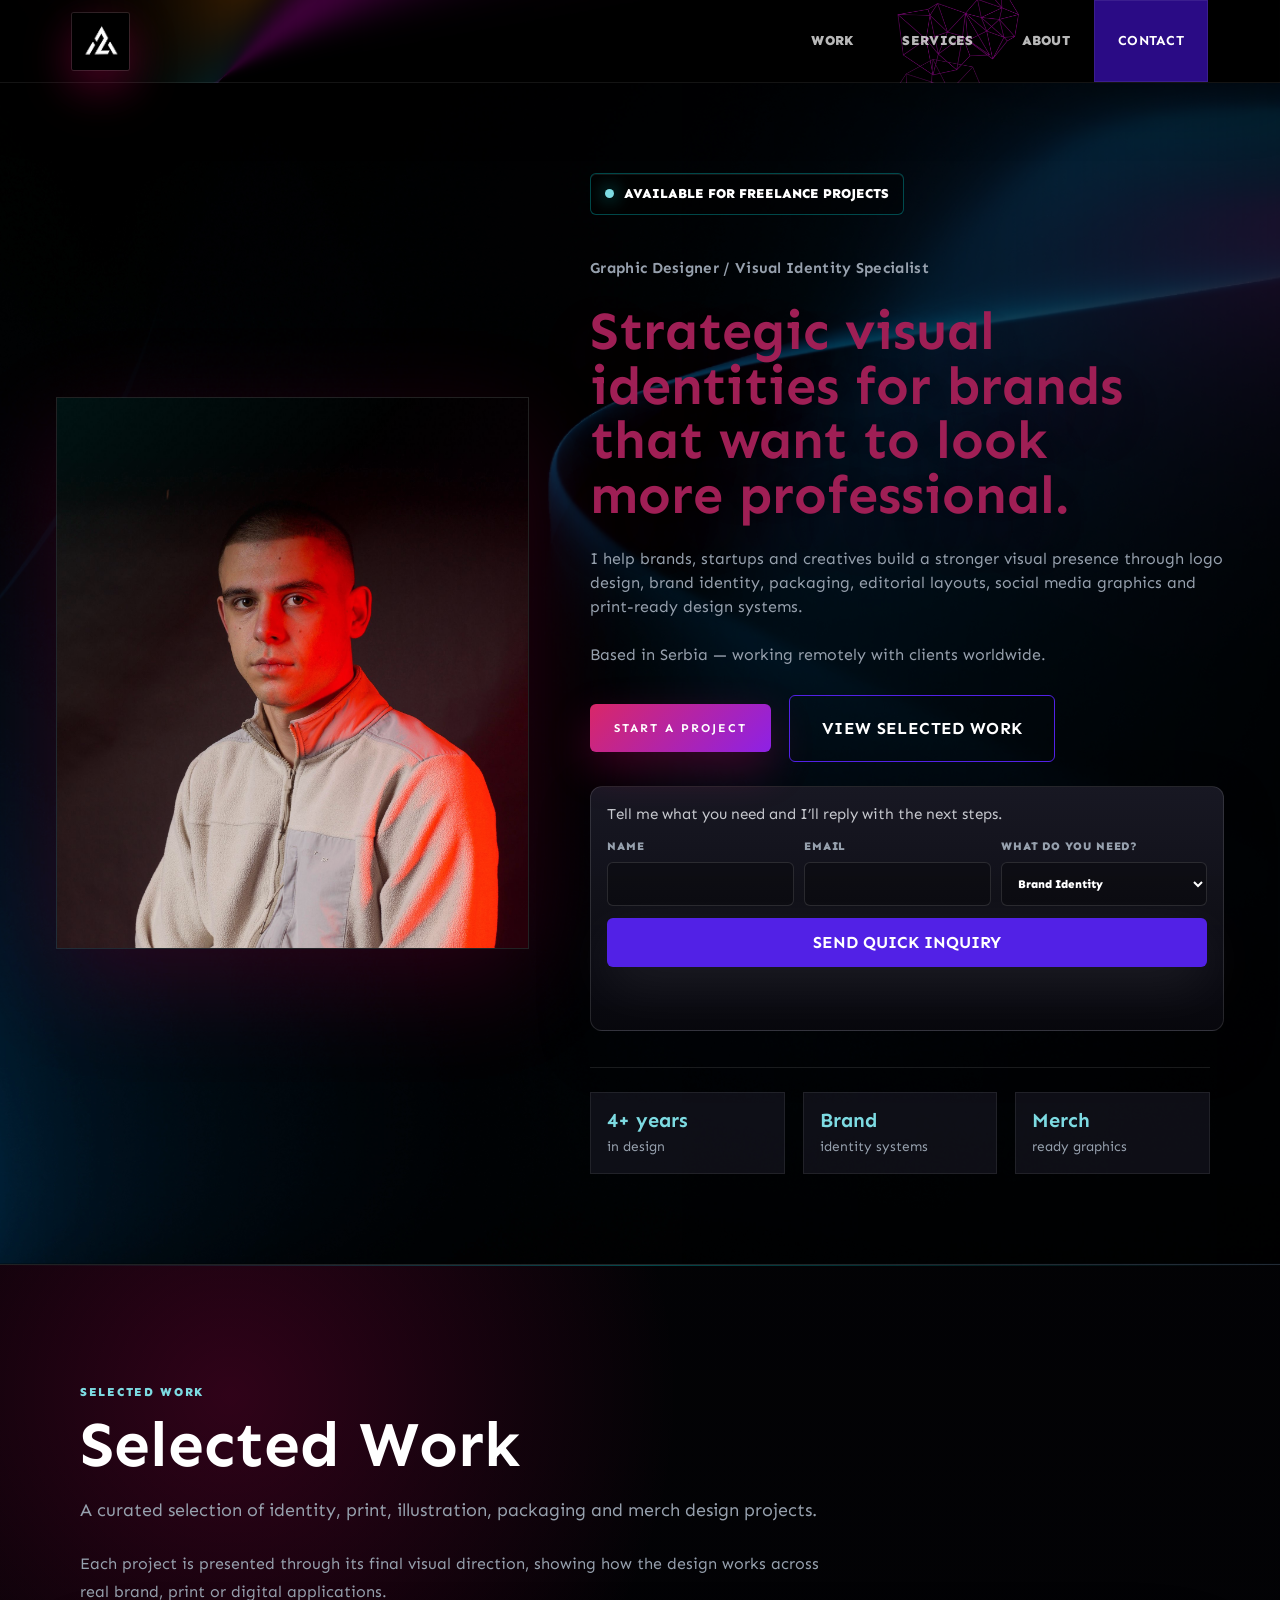
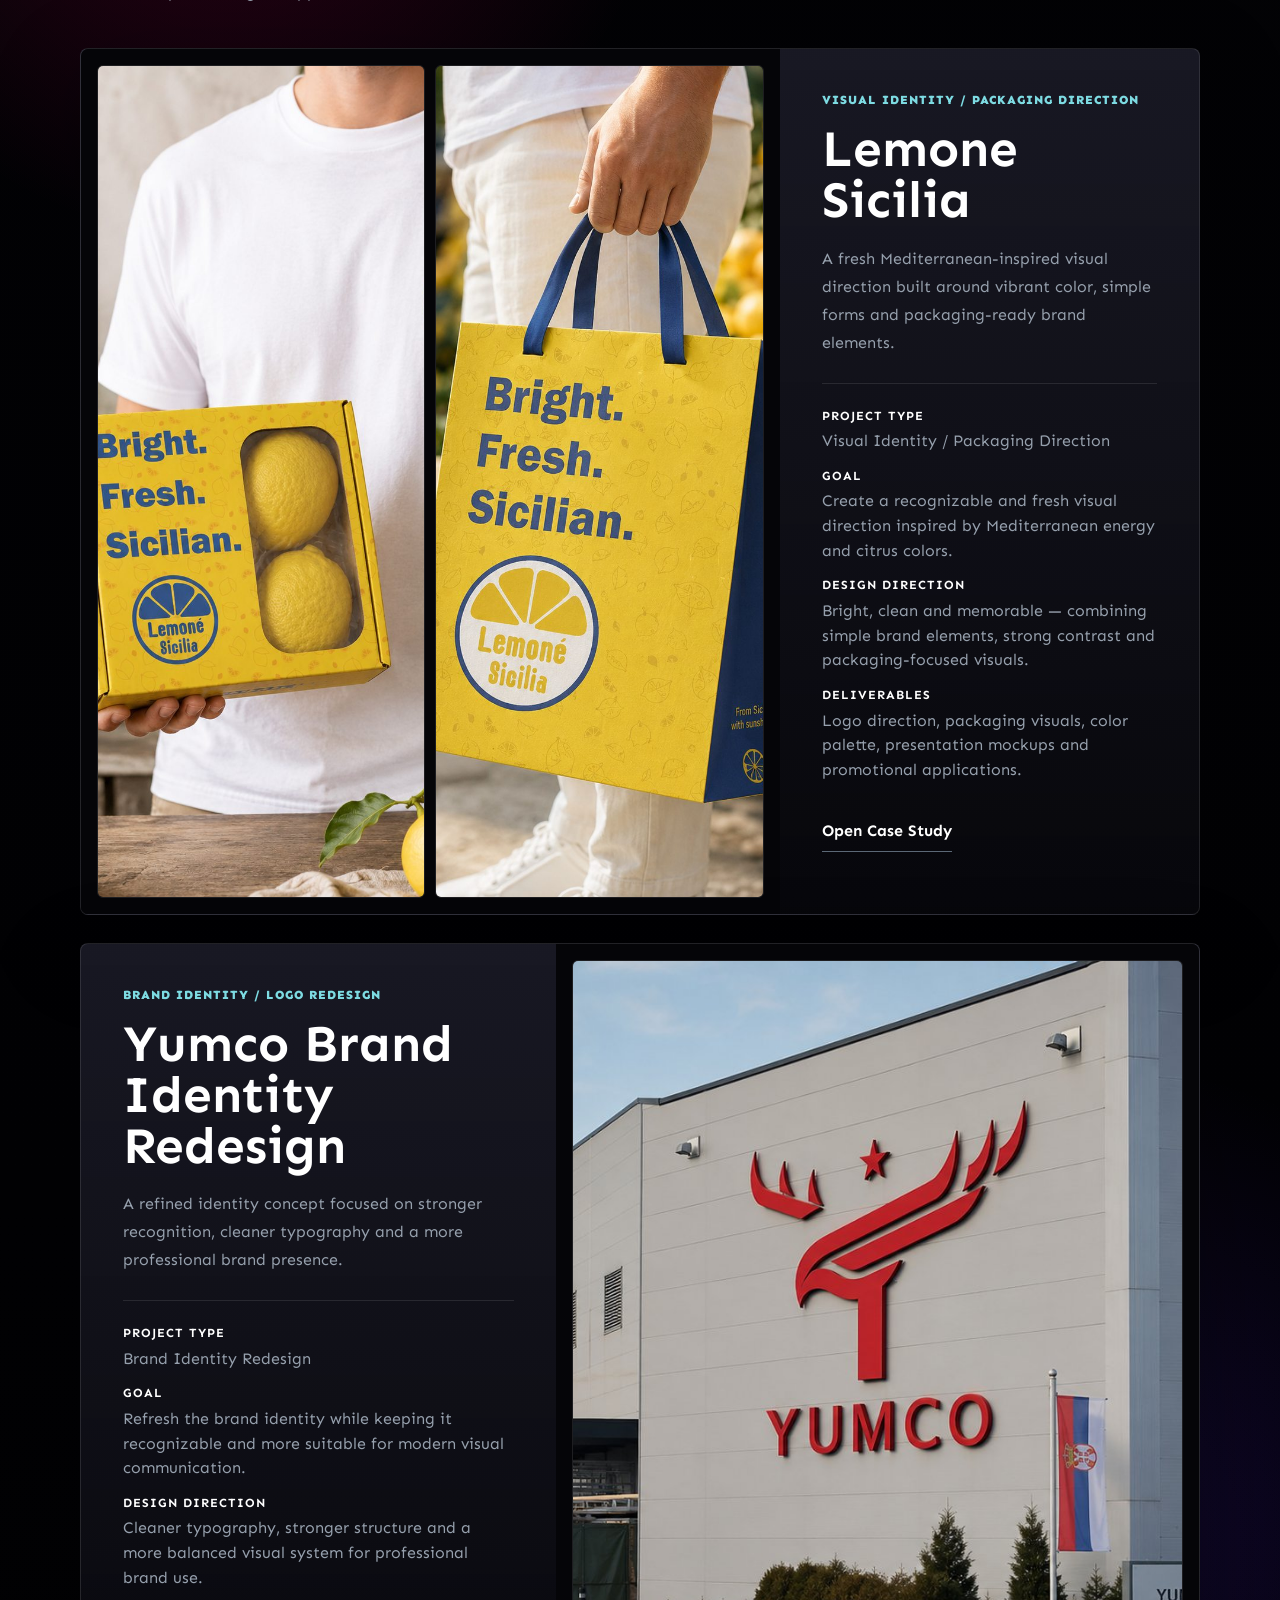
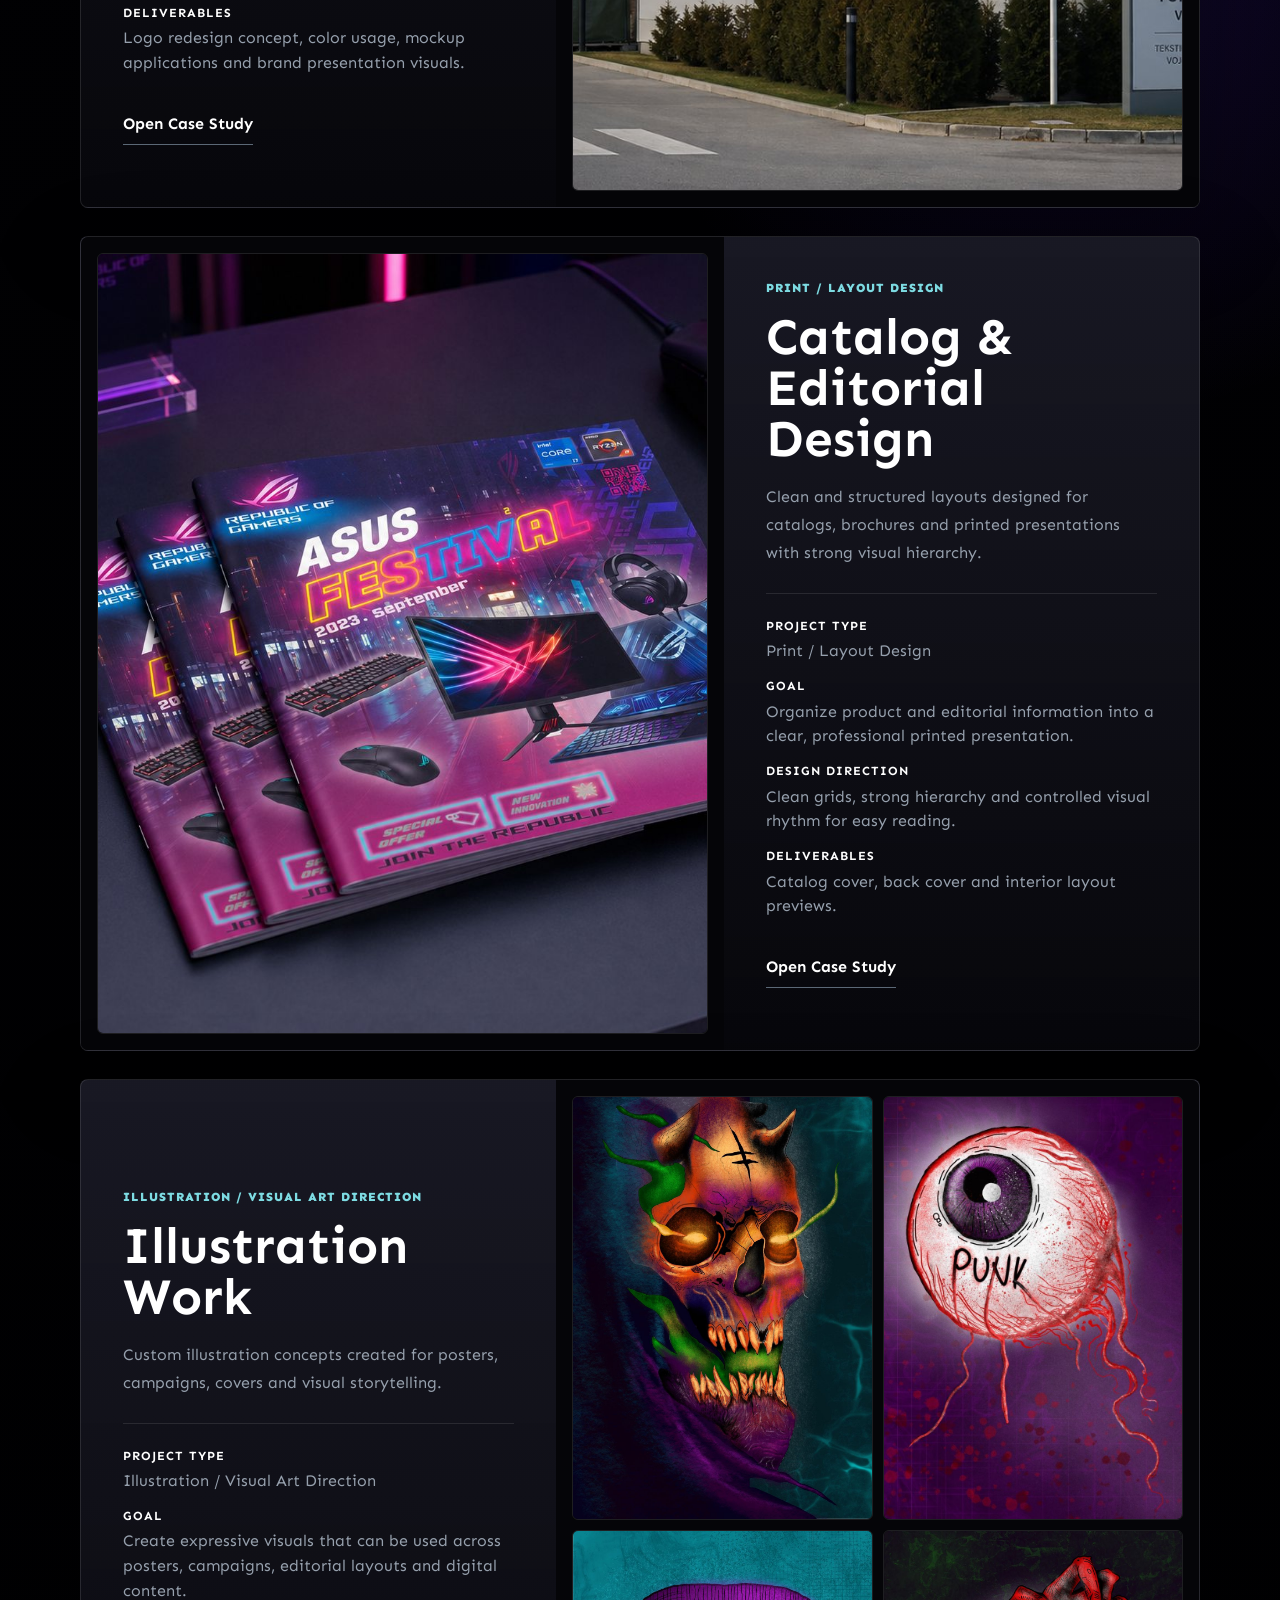
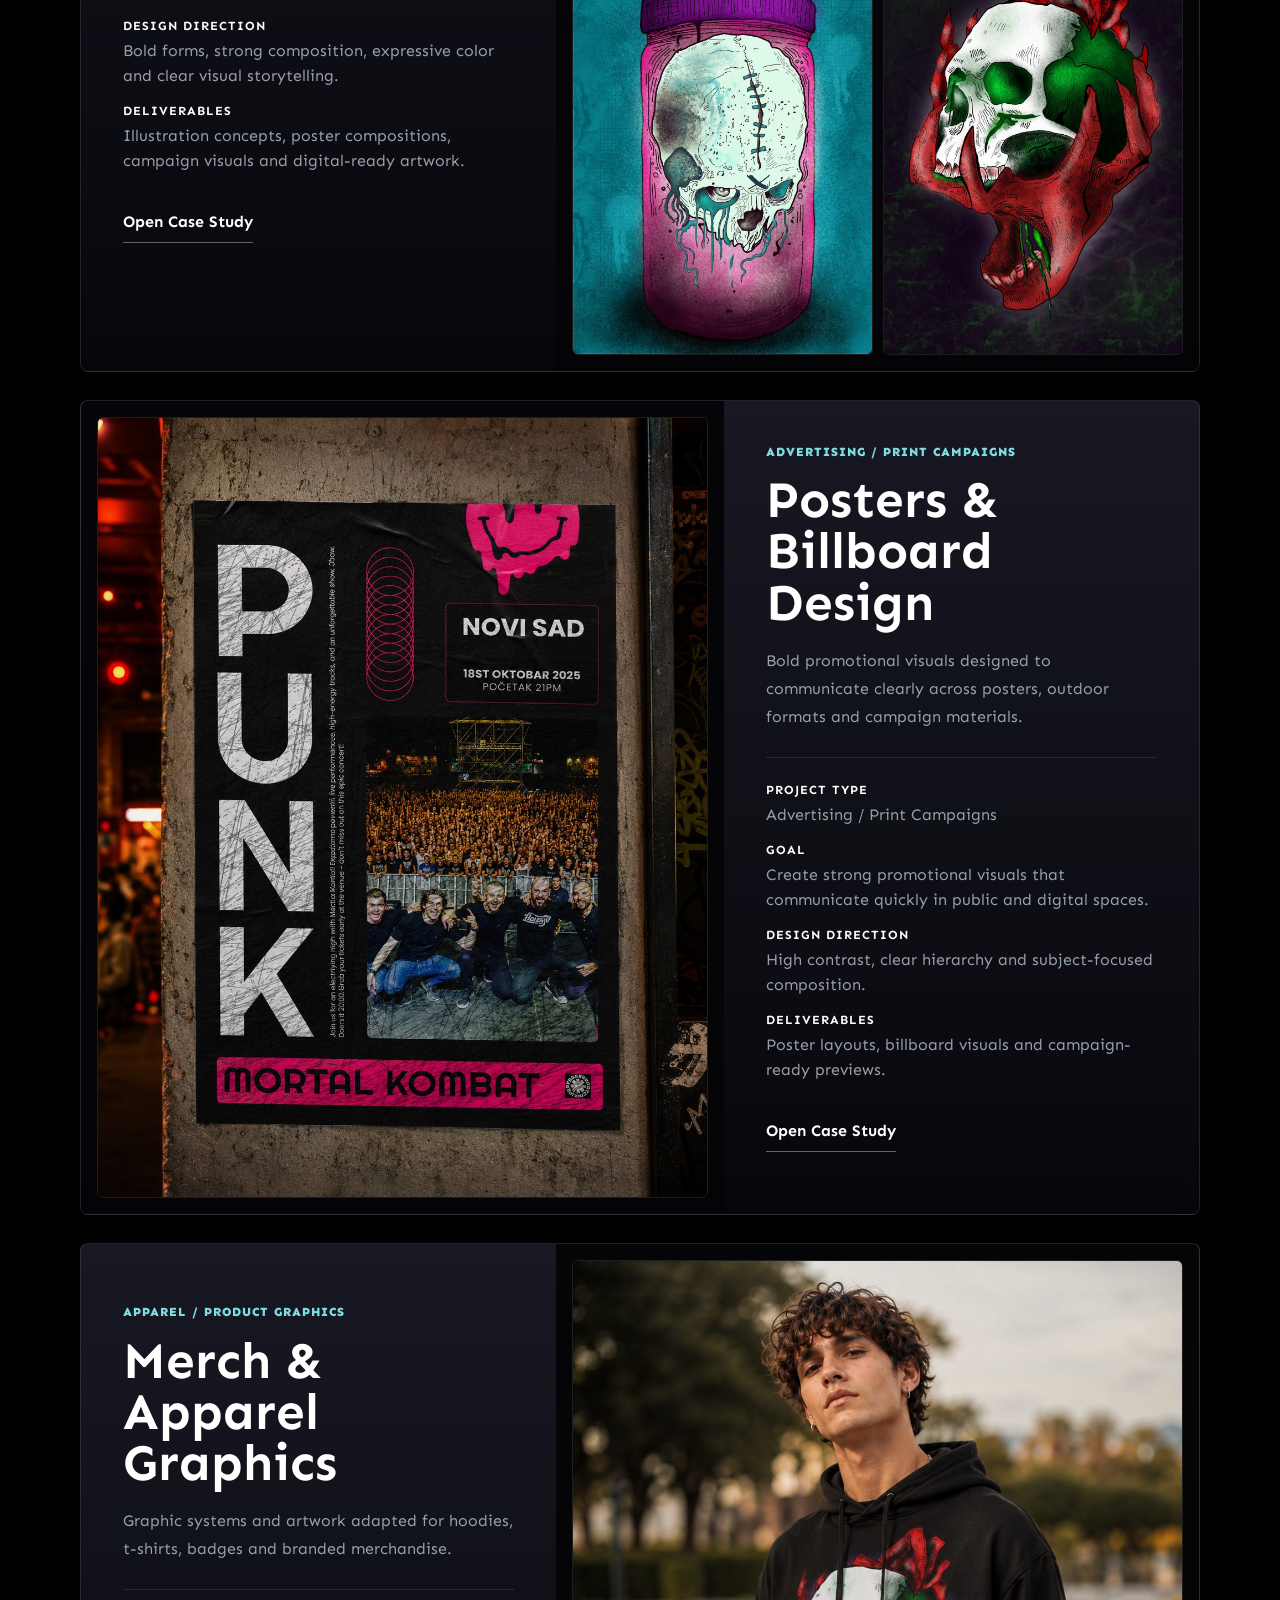
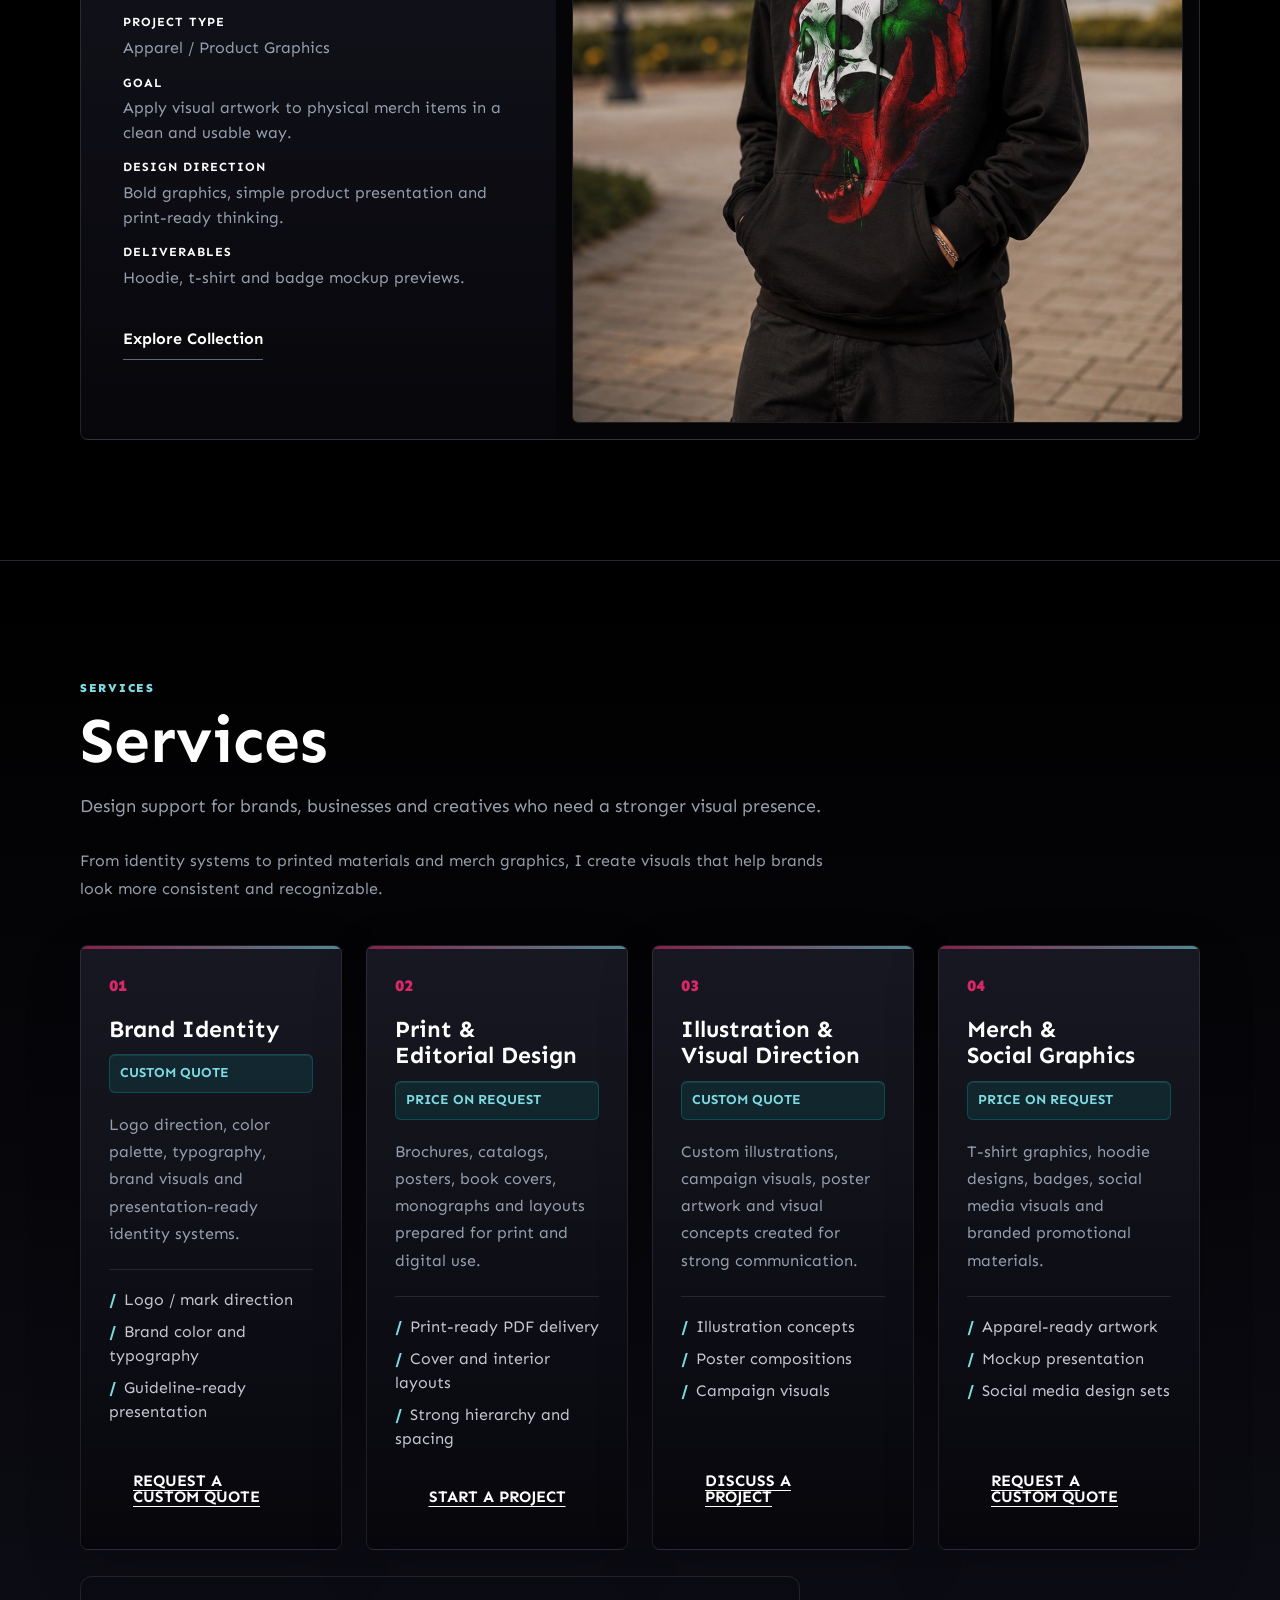
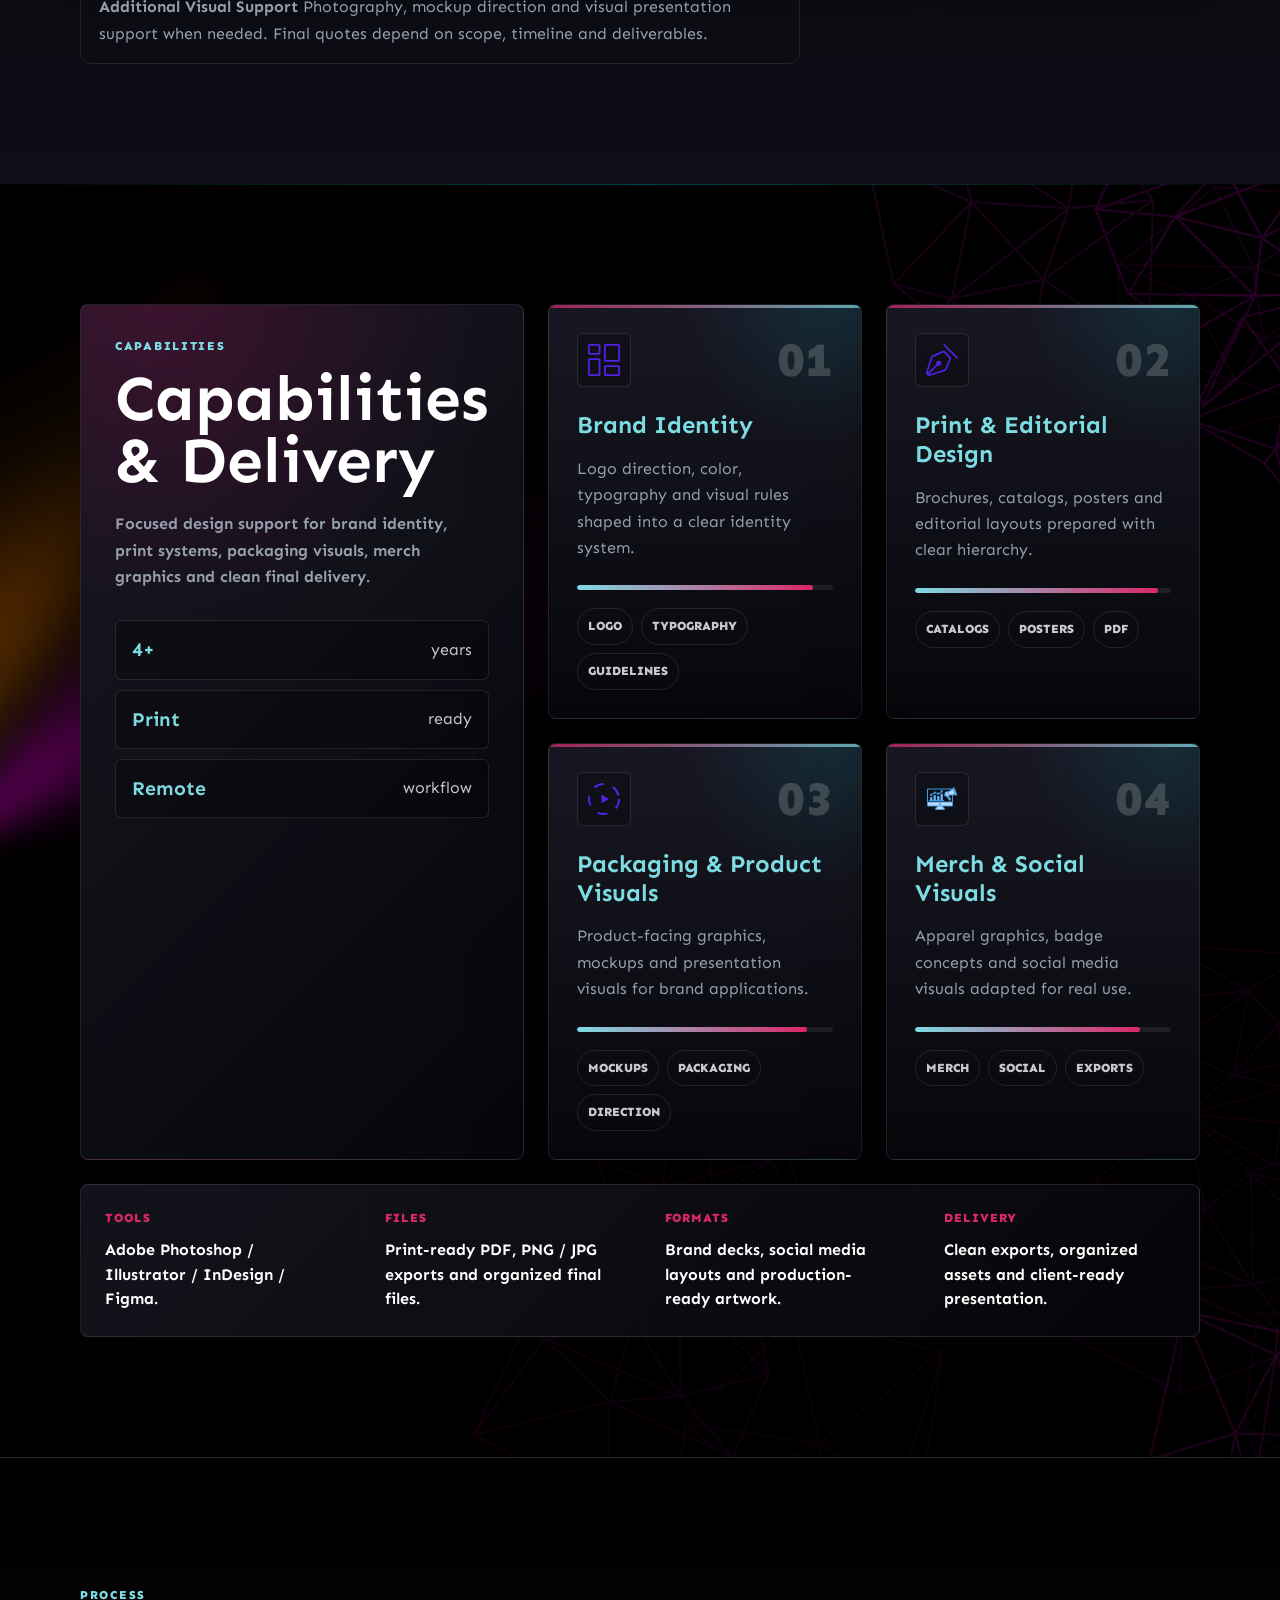
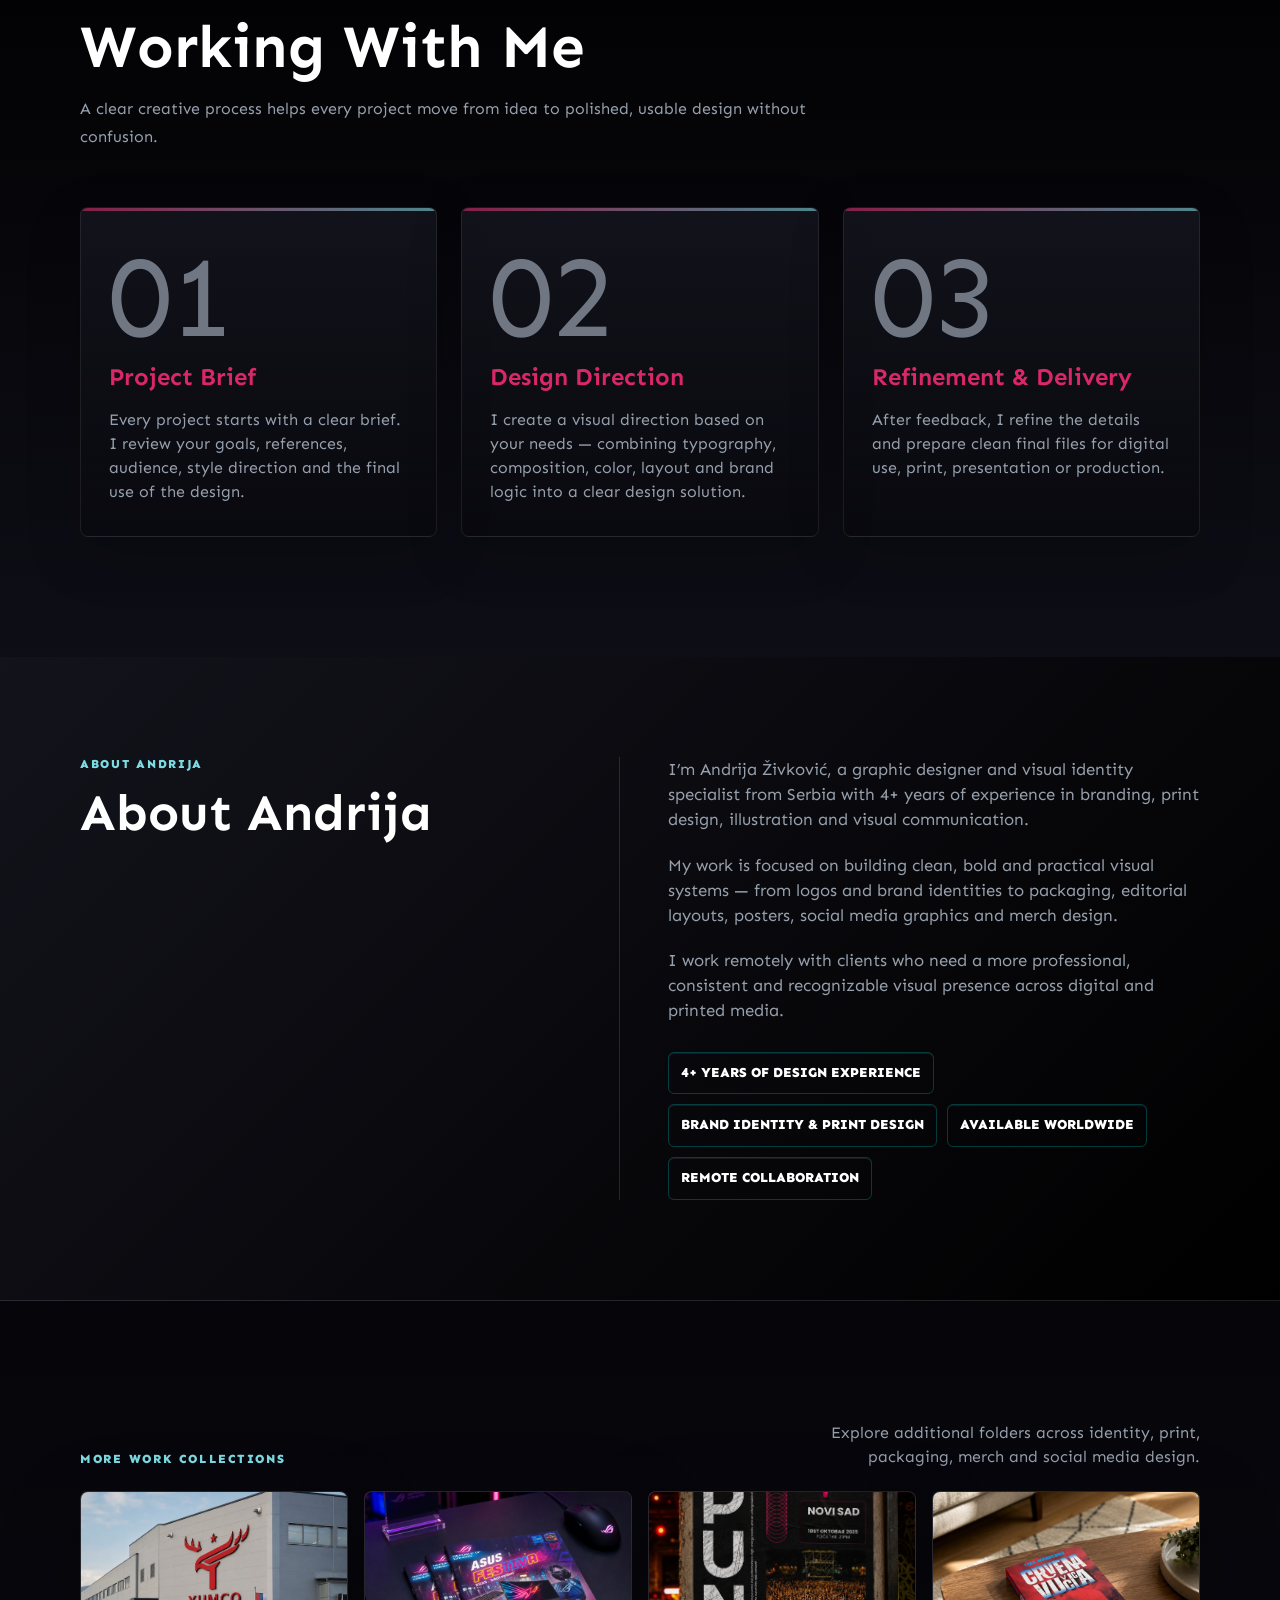
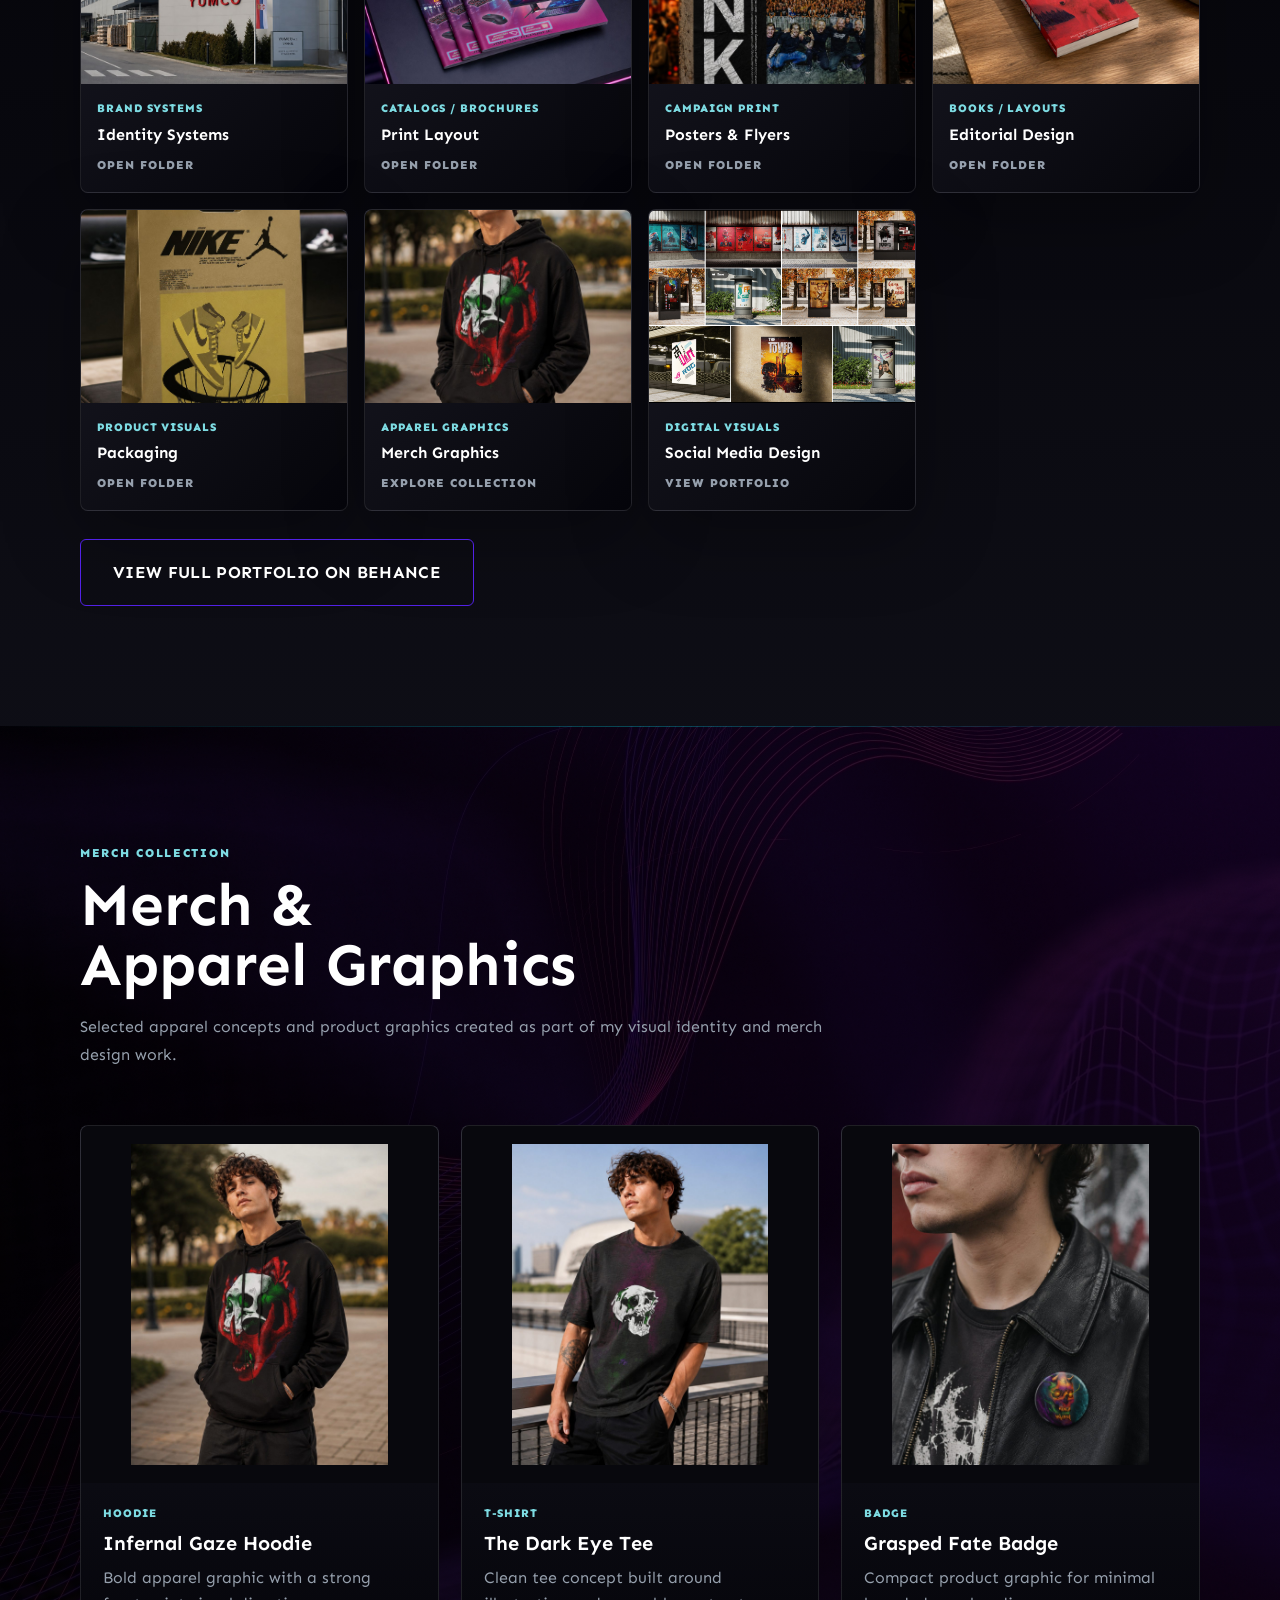
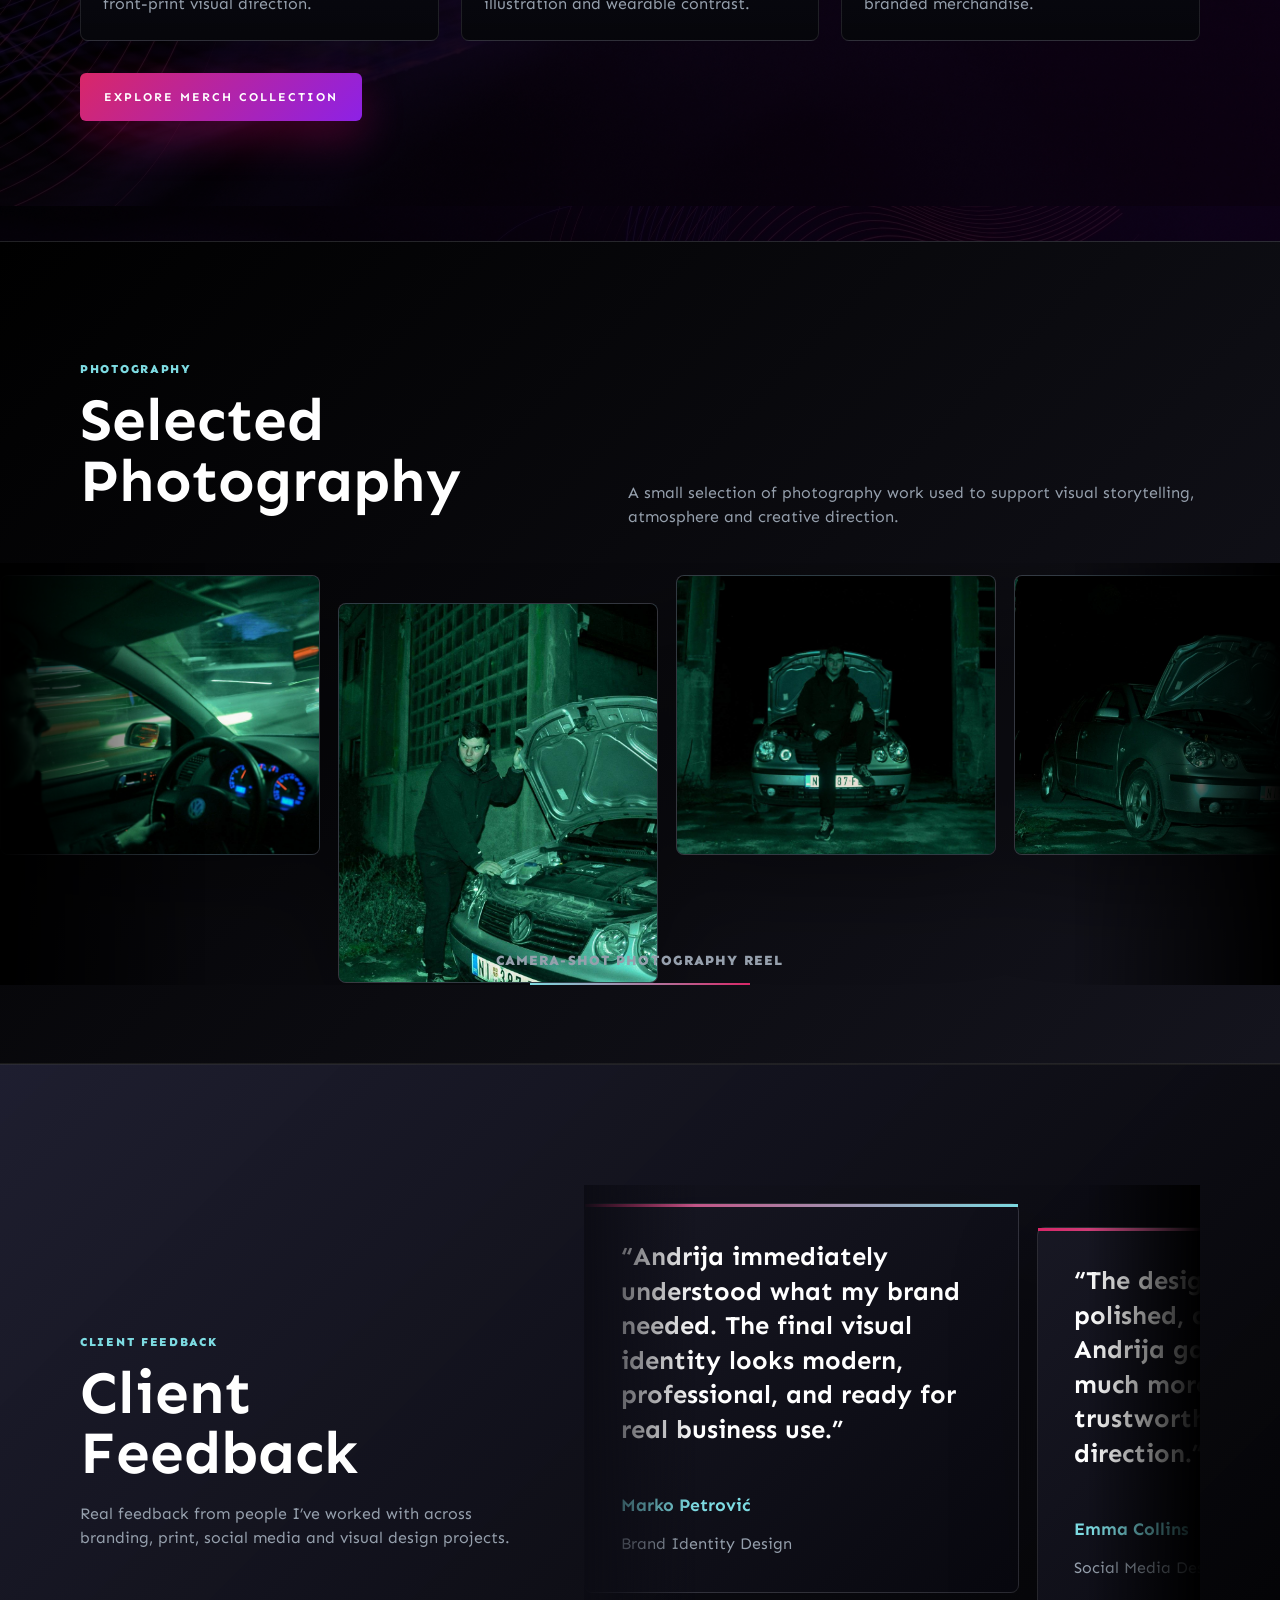
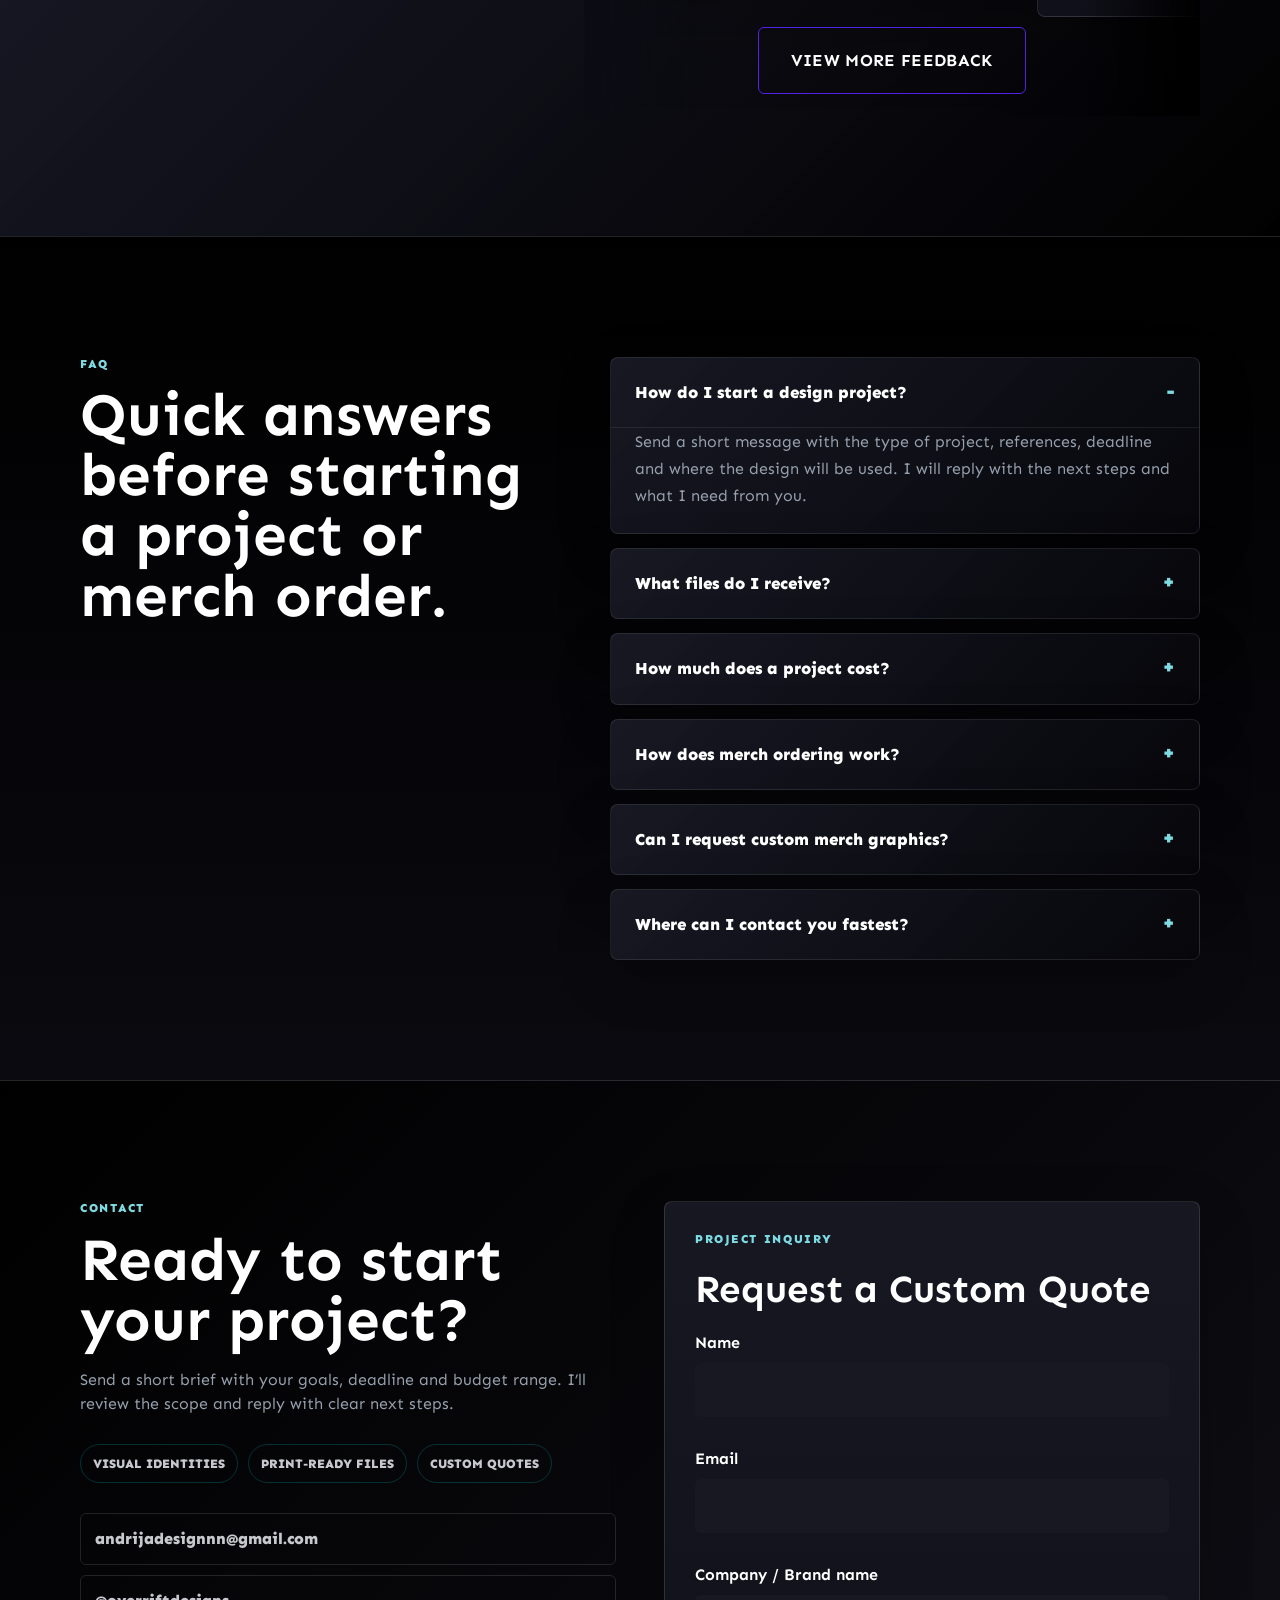
==== index.html @ ff8a443c "optiiiii" ====
﻿<!DOCTYPE html>
<html lang="en">
<head>
  <meta charset="UTF-8">
  <meta name="viewport" content="width=device-width, initial-scale=1.0">
  <meta name="description" content="Andrija Živković is a freelance graphic designer and visual identity specialist from Serbia, creating brand identities, illustrations, brochures and merch-ready graphics.">
  <meta name="author" content="Andrija Živković">
  <meta name="theme-color" content="#000000">
  <meta property="og:type" content="website">
  <meta property="og:title" content="Andrija Živković — Graphic Designer / Visual Identity Specialist">
  <meta property="og:description" content="Premium graphic design portfolio featuring brand identity, illustration, brochure design and merch concepts.">
  <meta property="og:image" content="./assets/andrija-hero.jpg">
  <meta property="og:site_name" content="andrijadesigns">
  <meta name="twitter:card" content="summary_large_image">
  <meta name="twitter:title" content="Andrija Živković — Graphic Designer / Visual Identity Specialist">
  <meta name="twitter:description" content="Brand identity, illustration, print design and merch-ready visuals by Andrija Živković.">
  <meta name="twitter:image" content="./assets/andrija-hero.jpg">
  <title>Andrija Živković — Graphic Designer / Visual Identity Specialist</title>
  <link rel="icon" href="./assets/favicon.jpg" type="image/jpeg">
  <link rel="preload" as="image" href="./assets/photography/fast/photo-01.jpg" fetchpriority="high">
  <link rel="preload" as="image" href="./assets/photography/fast/photo-02.jpg" fetchpriority="high">
  <link rel="preload" as="image" href="./assets/photography/fast/photo-03.jpg" fetchpriority="high">
  <link rel="preload" as="image" href="./assets/photography/fast/photo-04.jpg" fetchpriority="high">
  <link rel="preload" as="image" href="./assets/photography/fast/photo-05.jpg" fetchpriority="high">
  <link rel="preload" as="image" href="./assets/photography/fast/photo-06.jpg" fetchpriority="high">
  <script>
    ["photo-01.jpg","photo-02.jpg","photo-03.jpg","photo-04.jpg","photo-05.jpg","photo-06.jpg"].forEach(function (file) {
      var image = new Image();
      image.decoding = "async";
      image.loading = "eager";
      image.src = "./assets/photography/fast/" + file;
    });
  </script>
  <link rel="preconnect" href="https://fonts.googleapis.com">
  <link rel="preconnect" href="https://fonts.gstatic.com" crossorigin>
  <link href="https://fonts.googleapis.com/css2?family=Sen:wght@400;700;800&display=swap&subset=latin,latin-ext" rel="stylesheet">
  <link rel="stylesheet" href="styles.css">
  <script type="application/ld+json">
    {
      "@context": "https://schema.org",
      "@type": "Person",
      "name": "Andrija Živković",
      "jobTitle": "Graphic Designer / Visual Identity Specialist",
      "url": "https://andrijadesignss.webflow.io/",
      "sameAs": [
        "https://www.instagram.com/overriftdesigns/",
        "https://www.fiverr.com/sellers/andrijaandraa/",
        "https://www.behance.net/andrijadesign"
      ],
      "knowsAbout": ["Graphic Design", "Visual Identity", "Illustration", "Brochure Design", "Merch Design"]
    }
  </script>
</head>
<body>
  <div class="scroll-progress" aria-hidden="true"></div>

  <header class="site-header">
    <nav class="nav-shell" aria-label="Main navigation">
      <a class="brand" href="#top" aria-label="andrijadesigns home">
        <img src="./assets/logo.jpeg" alt="andrijadesigns logo">
      </a>
      <button class="menu-toggle" type="button" aria-label="Open menu" aria-expanded="false">
        <span></span>
        <span></span>
      </button>
      <div class="nav-links" data-menu>
        <a href="#work">Work</a>
        <a href="#services">Services</a>
        <a href="#about">About</a>
        <a class="nav-button" href="#contact">Contact</a>
      </div>
    </nav>
  </header>

  <main id="top">
    <section class="split-section hero-section">
      <div class="container split-grid">
        <div class="media-panel reveal">
          <img src="./assets/andrija-hero.jpg" alt="Portrait and visual work by Andrija Živković" fetchpriority="high" decoding="async">
        </div>
        <div class="copy-panel reveal">
          <div class="availability-pill"><span></span>Available for freelance projects</div>
          <p class="eyebrow">Graphic Designer / Visual Identity Specialist</p>
          <h1>Strategic visual identities for brands that want to look more professional.</h1>
          <p>I help brands, startups and creatives build a stronger visual presence through logo design, brand identity, packaging, editorial layouts, social media graphics and print-ready design systems.</p>
          <p class="hero-support">Based in Serbia — working remotely with clients worldwide.</p>
          <div class="hero-actions">
            <a class="button hot" href="#contact">Start a Project</a>
            <a class="button outline" href="#work">View Selected Work</a>
          </div>
          <form class="quick-inquiry-form" data-quick-inquiry-form data-contact-endpoint="/api/contact">
            <p>Tell me what you need and I’ll reply with the next steps.</p>
            <div class="quick-inquiry-grid">
              <label>Name<input name="name" type="text" autocomplete="name" required></label>
              <label>Email<input name="email" type="email" autocomplete="email" required></label>
              <label>What do you need?
                <select name="projectType" required>
                  <option value="Brand Identity">Brand Identity</option>
                  <option value="Logo Design">Logo Design</option>
                  <option value="Packaging">Packaging</option>
                  <option value="Print Design">Print Design</option>
                  <option value="Social Media">Social Media</option>
                  <option value="Merch">Merch</option>
                  <option value="Other">Other</option>
                </select>
              </label>
            </div>
            <button class="button form-button" type="submit">Send Quick Inquiry</button>
            <span class="form-note" data-quick-inquiry-note aria-live="polite"></span>
          </form>
          <div class="hero-stats" aria-label="Portfolio highlights">
            <div><strong>4+ years</strong><span>in design</span></div>
            <div><strong>Brand</strong><span>identity systems</span></div>
            <div><strong>Merch</strong><span>ready graphics</span></div>
          </div>
        </div>
      </div>
    </section>

    <section id="about" class="section about-section">
      <div class="container about-grid">
        <div class="about-copy reveal">
          <p class="overline">ABOUT ANDRIJA</p>
          <h2>About Andrija</h2>
        </div>
        <div class="about-body reveal">
          <p>I’m Andrija Živković, a graphic designer and visual identity specialist from Serbia with 4+ years of experience in branding, print design, illustration and visual communication.</p>
          <p>My work is focused on building clean, bold and practical visual systems — from logos and brand identities to packaging, editorial layouts, posters, social media graphics and merch design.</p>
          <p>I work remotely with clients who need a more professional, consistent and recognizable visual presence across digital and printed media.</p>
          <div class="about-points">
            <span>4+ Years of Design Experience</span>
            <span>Brand Identity &amp; Print Design</span>
            <span>Available Worldwide</span>
            <span>Remote Collaboration</span>
          </div>
        </div>
      </div>
    </section>

    <section id="experience" class="section process-section">
      <div class="container">
        <div class="section-heading reveal">
          <p class="overline">PROCESS</p>
          <h2>Working With Me</h2>
          <p class="section-lead">A clear creative process helps every project move from idea to polished, usable design without confusion.</p>
        </div>
        <div class="process-grid">
          <article class="process-card reveal">
            <span>01</span>
            <h3>Project Brief</h3>
            <p>Every project starts with a clear brief. I review your goals, references, audience, style direction and the final use of the design.</p>
          </article>
          <article class="process-card reveal">
            <span>02</span>
            <h3>Design Direction</h3>
            <p>I create a visual direction based on your needs — combining typography, composition, color, layout and brand logic into a clear design solution.</p>
          </article>
          <article class="process-card reveal">
            <span>03</span>
            <h3>Refinement &amp; Delivery</h3>
            <p>After feedback, I refine the details and prepare clean final files for digital use, print, presentation or production.</p>
          </article>
        </div>
      </div>
    </section>

    <section class="section skills-section">
      <div class="container skills-grid">
        <div class="skills-intro reveal">
          <p class="overline">CAPABILITIES</p>
          <h2>Capabilities &amp; Delivery</h2>
          <p>Focused design support for brand identity, print systems, packaging visuals, merch graphics and clean final delivery.</p>
          <div class="skill-proof">
            <span><strong>4+</strong> years</span>
            <span><strong>Print</strong> ready</span>
            <span><strong>Remote</strong> workflow</span>
          </div>
        </div>
        <article class="skill-card reveal">
          <div class="skill-card__top">
            <img src="./assets/icon-product.svg" alt="" loading="lazy" decoding="async">
            <span>01</span>
          </div>
          <h3>Brand Identity</h3>
          <p>Logo direction, color, typography and visual rules shaped into a clear identity system.</p>
          <div class="skill-meter" style="--value: 92%"><span></span></div>
          <div class="skill-tags"><span>Logo</span><span>Typography</span><span>Guidelines</span></div>
        </article>
        <article class="skill-card reveal">
          <div class="skill-card__top">
            <img src="./assets/icon-visual.svg" alt="" loading="lazy" decoding="async">
            <span>02</span>
          </div>
          <h3>Print &amp; Editorial Design</h3>
          <p>Brochures, catalogs, posters and editorial layouts prepared with clear hierarchy.</p>
          <div class="skill-meter" style="--value: 95%"><span></span></div>
          <div class="skill-tags"><span>Catalogs</span><span>Posters</span><span>PDF</span></div>
        </article>
        <article class="skill-card reveal">
          <div class="skill-card__top">
            <img src="./assets/icon-motion.svg" alt="" loading="lazy" decoding="async">
            <span>03</span>
          </div>
          <h3>Packaging &amp; Product Visuals</h3>
          <p>Product-facing graphics, mockups and presentation visuals for brand applications.</p>
          <div class="skill-meter" style="--value: 90%"><span></span></div>
          <div class="skill-tags"><span>Mockups</span><span>Packaging</span><span>Direction</span></div>
        </article>
        <article class="skill-card reveal">
          <div class="skill-card__top">
            <img src="./assets/icon-brand.png" alt="" loading="lazy" decoding="async">
            <span>04</span>
          </div>
          <h3>Merch &amp; Social Visuals</h3>
          <p>Apparel graphics, badge concepts and social media visuals adapted for real use.</p>
          <div class="skill-meter" style="--value: 88%"><span></span></div>
          <div class="skill-tags"><span>Merch</span><span>Social</span><span>Exports</span></div>
        </article>
        <div class="skill-system reveal" aria-label="Design coverage">
          <div>
            <span>Tools</span>
            <strong>Adobe Photoshop / Illustrator / InDesign / Figma.</strong>
          </div>
          <div>
            <span>Files</span>
            <strong>Print-ready PDF, PNG / JPG exports and organized final files.</strong>
          </div>
          <div>
            <span>Formats</span>
            <strong>Brand decks, social media layouts and production-ready artwork.</strong>
          </div>
          <div>
            <span>Delivery</span>
            <strong>Clean exports, organized assets and client-ready presentation.</strong>
          </div>
        </div>
      </div>
    </section>

    <section id="services" class="section services-section">
      <div class="container">
        <div class="section-heading reveal">
          <p class="overline">SERVICES</p>
          <h2>Services</h2>
          <p class="section-lead">Design support for brands, businesses and creatives who need a stronger visual presence.</p>
          <p class="portfolio-value">From identity systems to printed materials and merch graphics, I create visuals that help brands look more consistent and recognizable.</p>
        </div>
        <div class="service-grid">
          <article class="service-card reveal">
            <span>01</span>
            <h3>Brand Identity</h3>
            <strong class="service-price">Custom quote</strong>
            <p>Logo direction, color palette, typography, brand visuals and presentation-ready identity systems.</p>
            <ul>
              <li>Logo / mark direction</li>
              <li>Brand color and typography</li>
              <li>Guideline-ready presentation</li>
            </ul>
            <a class="button service-button" href="#contact">Request a Custom Quote</a>
          </article>
          <article class="service-card reveal">
            <span>02</span>
            <h3>Print &amp; Editorial Design</h3>
            <strong class="service-price">Price on request</strong>
            <p>Brochures, catalogs, posters, book covers, monographs and layouts prepared for print and digital use.</p>
            <ul>
              <li>Print-ready PDF delivery</li>
              <li>Cover and interior layouts</li>
              <li>Strong hierarchy and spacing</li>
            </ul>
            <a class="button service-button" href="#contact">Start a Project</a>
          </article>
          <article class="service-card reveal">
            <span>03</span>
            <h3>Illustration &amp; Visual Direction</h3>
            <strong class="service-price">Custom quote</strong>
            <p>Custom illustrations, campaign visuals, poster artwork and visual concepts created for strong communication.</p>
            <ul>
              <li>Illustration concepts</li>
              <li>Poster compositions</li>
              <li>Campaign visuals</li>
            </ul>
            <a class="button service-button" href="#contact">Discuss a Project</a>
          </article>
          <article class="service-card reveal">
            <span>04</span>
            <h3>Merch &amp; Social Graphics</h3>
            <strong class="service-price">Price on request</strong>
            <p>T-shirt graphics, hoodie designs, badges, social media visuals and branded promotional materials.</p>
            <ul>
              <li>Apparel-ready artwork</li>
              <li>Mockup presentation</li>
              <li>Social media design sets</li>
            </ul>
            <a class="button service-button" href="#contact">Request a Custom Quote</a>
          </article>
        </div>
        <p class="service-note reveal"><strong>Additional Visual Support</strong> Photography, mockup direction and visual presentation support when needed. Final quotes depend on scope, timeline and deliverables.</p>
      </div>
    </section>

    <section id="work" class="section projects-section">
      <div class="container">
        <div class="section-heading reveal">
          <p class="overline">SELECTED WORK</p>
          <h2>Selected Work</h2>
          <p class="section-lead">A curated selection of identity, print, illustration, packaging and merch design projects.</p>
          <p class="portfolio-value">Each project is presented through its final visual direction, showing how the design works across real brand, print or digital applications.</p>
        </div>
        <div class="selected-work-grid">
          <article class="selected-project selected-project--featured reveal">
            <button class="selected-project__media" type="button" data-open-work-collection="lemoneSicilia" aria-label="Open Lemone Sicilia case study">
              <img src="./assets/work-optimized/lemone-sicilia/lemone-sicilia-01.jpg" alt="Lemone Sicilia visual identity preview" loading="lazy" decoding="async">
              <img src="./assets/work-optimized/lemone-sicilia/lemone-sicilia-03-bags.jpg" alt="" loading="lazy" decoding="async">
            </button>
            <div class="selected-project__content">
              <span>Visual Identity / Packaging Direction</span>
              <h3>Lemone Sicilia</h3>
              <p>A fresh Mediterranean-inspired visual direction built around vibrant color, simple forms and packaging-ready brand elements.</p>
              <div class="mini-case">
                <p><strong>Project Type</strong> Visual Identity / Packaging Direction</p>
                <p><strong>Goal</strong> Create a recognizable and fresh visual direction inspired by Mediterranean energy and citrus colors.</p>
                <p><strong>Design Direction</strong> Bright, clean and memorable — combining simple brand elements, strong contrast and packaging-focused visuals.</p>
                <p><strong>Deliverables</strong> Logo direction, packaging visuals, color palette, presentation mockups and promotional applications.</p>
              </div>
              <button class="text-link case-study-link" type="button" data-open-work-collection="lemoneSicilia">Open Case Study</button>
            </div>
          </article>

          <article class="selected-project reveal">
            <button class="selected-project__media" type="button" data-open-work-collection="yumco" aria-label="Open Yumco case study">
              <img src="./assets/work-optimized/yumco/yumco-01.jpg" alt="Yumco brand identity redesign preview" loading="lazy" decoding="async">
            </button>
            <div class="selected-project__content">
              <span>Brand Identity / Logo Redesign</span>
              <h3>Yumco Brand Identity Redesign</h3>
              <p>A refined identity concept focused on stronger recognition, cleaner typography and a more professional brand presence.</p>
              <div class="mini-case">
                <p><strong>Project Type</strong> Brand Identity Redesign</p>
                <p><strong>Goal</strong> Refresh the brand identity while keeping it recognizable and more suitable for modern visual communication.</p>
                <p><strong>Design Direction</strong> Cleaner typography, stronger structure and a more balanced visual system for professional brand use.</p>
                <p><strong>Deliverables</strong> Logo redesign concept, color usage, mockup applications and brand presentation visuals.</p>
              </div>
              <button class="text-link case-study-link" type="button" data-open-work-collection="yumco">Open Case Study</button>
            </div>
          </article>

          <article class="selected-project reveal">
            <button class="selected-project__media" type="button" data-open-work-collection="catalog" aria-label="Open catalog and editorial design project">
              <img src="./assets/work-optimized/catalog/asus-rog-catalog-cover.jpg" alt="Catalog and editorial design preview" loading="lazy" decoding="async">
            </button>
            <div class="selected-project__content">
              <span>Print / Layout Design</span>
              <h3>Catalog &amp; Editorial Design</h3>
              <p>Clean and structured layouts designed for catalogs, brochures and printed presentations with strong visual hierarchy.</p>
              <div class="mini-case">
                <p><strong>Project Type</strong> Print / Layout Design</p>
                <p><strong>Goal</strong> Organize product and editorial information into a clear, professional printed presentation.</p>
                <p><strong>Design Direction</strong> Clean grids, strong hierarchy and controlled visual rhythm for easy reading.</p>
                <p><strong>Deliverables</strong> Catalog cover, back cover and interior layout previews.</p>
              </div>
              <button class="text-link case-study-link" type="button" data-open-work-collection="catalog">Open Case Study</button>
            </div>
          </article>

          <article class="selected-project reveal">
            <button class="selected-project__media selected-project__media--grid" type="button" data-open-illustrations aria-label="Open illustration work">
              <img src="./assets/project-infernal-gaze.jpeg" alt="Illustration work preview" loading="lazy" decoding="async">
              <img src="./assets/project-dark-eye.jpeg" alt="" loading="lazy" decoding="async">
              <img src="./assets/project-preserved-thoughts.jpeg" alt="" loading="lazy" decoding="async">
              <img src="./assets/project-grasped-fate.jpg" alt="" loading="lazy" decoding="async">
            </button>
            <div class="selected-project__content">
              <span>Illustration / Visual Art Direction</span>
              <h3>Illustration Work</h3>
              <p>Custom illustration concepts created for posters, campaigns, covers and visual storytelling.</p>
              <div class="mini-case">
                <p><strong>Project Type</strong> Illustration / Visual Art Direction</p>
                <p><strong>Goal</strong> Create expressive visuals that can be used across posters, campaigns, editorial layouts and digital content.</p>
                <p><strong>Design Direction</strong> Bold forms, strong composition, expressive color and clear visual storytelling.</p>
                <p><strong>Deliverables</strong> Illustration concepts, poster compositions, campaign visuals and digital-ready artwork.</p>
              </div>
              <button class="text-link case-study-link" type="button" data-open-illustrations>Open Case Study</button>
            </div>
          </article>

          <article class="selected-project reveal">
            <button class="selected-project__media" type="button" data-open-work-collection="posterBillboard" aria-label="Open posters and billboard design project">
              <img src="./assets/work-optimized/poster-billboard/poster-mortal-kombat.jpg" alt="Posters and billboard design preview" loading="lazy" decoding="async">
            </button>
            <div class="selected-project__content">
              <span>Advertising / Print Campaigns</span>
              <h3>Posters &amp; Billboard Design</h3>
              <p>Bold promotional visuals designed to communicate clearly across posters, outdoor formats and campaign materials.</p>
              <div class="mini-case">
                <p><strong>Project Type</strong> Advertising / Print Campaigns</p>
                <p><strong>Goal</strong> Create strong promotional visuals that communicate quickly in public and digital spaces.</p>
                <p><strong>Design Direction</strong> High contrast, clear hierarchy and subject-focused composition.</p>
                <p><strong>Deliverables</strong> Poster layouts, billboard visuals and campaign-ready previews.</p>
              </div>
              <button class="text-link case-study-link" type="button" data-open-work-collection="posterBillboard">Open Case Study</button>
            </div>
          </article>

          <article class="selected-project reveal">
            <a class="selected-project__media" href="./merch/" aria-label="View merch and apparel graphics">
              <img src="./assets/merch-optimized/hoodie-1.jpg" alt="Merch and apparel graphics preview" loading="lazy" decoding="async">
            </a>
            <div class="selected-project__content">
              <span>Apparel / Product Graphics</span>
              <h3>Merch &amp; Apparel Graphics</h3>
              <p>Graphic systems and artwork adapted for hoodies, t-shirts, badges and branded merchandise.</p>
              <div class="mini-case">
                <p><strong>Project Type</strong> Apparel / Product Graphics</p>
                <p><strong>Goal</strong> Apply visual artwork to physical merch items in a clean and usable way.</p>
                <p><strong>Design Direction</strong> Bold graphics, simple product presentation and print-ready thinking.</p>
                <p><strong>Deliverables</strong> Hoodie, t-shirt and badge mockup previews.</p>
              </div>
              <a class="text-link case-study-link" href="./merch/">Explore Collection</a>
            </div>
          </article>
        </div>
      </div>
    </section>

    <section class="section work-collections-section">
      <div class="container">
        <div class="work-collections reveal" aria-label="Additional project collections">
          <div class="work-collections__head">
            <span>More Work Collections</span>
            <p>Explore additional folders across identity, print, packaging, merch and social media design.</p>
          </div>
          <div class="work-collections__grid">
            <button class="work-collection-card" type="button" data-open-work-collection="yumco">
              <img src="./assets/work-optimized/yumco/yumco-01.jpg" alt="Brand identity design preview" loading="lazy" decoding="async">
              <span>Brand systems</span>
              <strong>Identity Systems</strong>
              <small>Open folder</small>
            </button>
            <button class="work-collection-card" type="button" data-open-work-collection="brochuresCatalogs">
              <img src="./assets/work-optimized/catalog/asus-rog-catalog-cover.jpg" alt="Brochure and catalog design preview" loading="lazy" decoding="async">
              <span>Catalogs / brochures</span>
              <strong>Print Layout</strong>
              <small>Open folder</small>
            </button>
            <button class="work-collection-card" type="button" data-open-work-collection="posterBillboard">
              <img src="./assets/work-optimized/poster-billboard/poster-mortal-kombat.jpg" alt="Posters and flyers design preview" loading="lazy" decoding="async">
              <span>Campaign print</span>
              <strong>Posters &amp; Flyers</strong>
              <small>Open folder</small>
            </button>
            <button class="work-collection-card" type="button" data-open-work-collection="editorialDesign">
              <img src="./assets/work-optimized/books/crvena-vucica-book-cover.jpg" alt="Book covers and editorial design preview" loading="lazy" decoding="async">
              <span>Books / layouts</span>
              <strong>Editorial Design</strong>
              <small>Open folder</small>
            </button>
            <button class="work-collection-card" type="button" data-open-work-collection="packaging">
              <img src="./assets/work-optimized/bags/nike-paper-bag.jpg" alt="Packaging design preview" loading="lazy" decoding="async">
              <span>Product visuals</span>
              <strong>Packaging</strong>
              <small>Open folder</small>
            </button>
            <a class="work-collection-card" href="./merch/">
              <img src="./assets/merch-optimized/hoodie-1.jpg" alt="Merch graphics preview" loading="lazy" decoding="async">
              <span>Apparel graphics</span>
              <strong>Merch Graphics</strong>
              <small>Explore collection</small>
            </a>
            <a class="work-collection-card" href="https://www.behance.net/andrijadesign" target="_blank" rel="noopener">
              <img src="./assets/behance-preview.png" alt="Social media design and full portfolio preview" loading="lazy" decoding="async">
              <span>Digital visuals</span>
              <strong>Social Media Design</strong>
              <small>View portfolio</small>
            </a>
          </div>
          <a class="button outline portfolio-cta" href="https://www.behance.net/andrijadesign" target="_blank" rel="noopener">View Full Portfolio on Behance</a>
        </div>
      </div>
    </section>


    <section id="merch" class="section merch-section">
      <div class="container">
        <div class="section-heading reveal">
          <p class="overline">MERCH COLLECTION</p>
          <h2>Merch &amp; Apparel Graphics</h2>
          <p>Selected apparel concepts and product graphics created as part of my visual identity and merch design work.</p>
        </div>
        <div class="merch-preview-grid reveal">
          <article class="merch-preview-card">
            <img src="./assets/merch-optimized/hoodie-1.jpg" alt="Infernal Gaze Hoodie preview" loading="lazy" decoding="async">
            <div>
              <span>Hoodie</span>
              <h3>Infernal Gaze Hoodie</h3>
              <p>Bold apparel graphic with a strong front-print visual direction.</p>
            </div>
          </article>
          <article class="merch-preview-card">
            <img src="./assets/merch-optimized/tshirt-2.jpg" alt="The Dark Eye Tee preview" loading="lazy" decoding="async">
            <div>
              <span>T-Shirt</span>
              <h3>The Dark Eye Tee</h3>
              <p>Clean tee concept built around illustration and wearable contrast.</p>
            </div>
          </article>
          <article class="merch-preview-card">
            <img src="./assets/merch-optimized/badge-3.jpg" alt="Grasped Fate Badge preview" loading="lazy" decoding="async">
            <div>
              <span>Badge</span>
              <h3>Grasped Fate Badge</h3>
              <p>Compact product graphic for minimal branded merchandise.</p>
            </div>
          </article>
        </div>
        <a class="button hot merch-preview-cta" href="./merch/">Explore Merch Collection</a>
      </div>
    </section>

    <section class="section photography-section" aria-label="Photography reel">
      <div class="container photography-heading reveal">
        <div>
          <p class="overline">PHOTOGRAPHY</p>
          <h2>Selected Photography</h2>
        </div>
        <p>A small selection of photography work used to support visual storytelling, atmosphere and creative direction.</p>
      </div>
      <div class="photography-reel reveal" data-photo-reel>
        <div class="photo-track" data-photo-track>
          <figure class="photo-frame" data-photo-card>
            <img src="./assets/photography/fast/photo-01.jpg" alt="Photography work 01" loading="eager" fetchpriority="high" decoding="async">
          </figure>
          <figure class="photo-frame photo-frame--tall" data-photo-card>
            <img src="./assets/photography/fast/photo-02.jpg" alt="Photography work 02" loading="eager" fetchpriority="high" decoding="async">
          </figure>
          <figure class="photo-frame" data-photo-card>
            <img src="./assets/photography/fast/photo-03.jpg" alt="Photography work 03" loading="eager" fetchpriority="high" decoding="async">
          </figure>
          <figure class="photo-frame photo-frame--wide" data-photo-card>
            <img src="./assets/photography/fast/photo-04.jpg" alt="Photography work 04" loading="eager" fetchpriority="high" decoding="async">
          </figure>
          <figure class="photo-frame" data-photo-card>
            <img src="./assets/photography/fast/photo-05.jpg" alt="Photography work 05" loading="eager" fetchpriority="high" decoding="async">
          </figure>
          <figure class="photo-frame photo-frame--tall" data-photo-card>
            <img src="./assets/photography/fast/photo-06.jpg" alt="Photography work 06" loading="eager" fetchpriority="high" decoding="async">
          </figure>
        </div>
        <div class="photo-reel-label">Camera-shot photography reel</div>
      </div>
    </section>

    <section id="contact" class="section contact-section">
      <div class="container contact-grid">
        <div class="reveal">
          <p class="overline">CONTACT</p>
          <h2>Ready to start your project?</h2>
          <p>Send a short brief with your goals, deadline and budget range. I’ll review the scope and reply with clear next steps.</p>
          <div class="contact-highlights" aria-label="Contact highlights">
            <span>Visual identities</span>
            <span>Print-ready files</span>
            <span>Custom quotes</span>
          </div>
          <div class="direct-contact" aria-label="Direct contact details">
            <a href="mailto:andrijadesignnn@gmail.com">andrijadesignnn@gmail.com</a>
            <a href="https://www.instagram.com/overriftdesigns/" target="_blank" rel="noopener">@overriftdesigns</a>
            <a href="https://www.behance.net/andrijadesign" target="_blank" rel="noopener">Behance portfolio</a>
          </div>
        </div>
        <form class="contact-form reveal" data-contact-form data-contact-endpoint="/api/contact">
          <p class="overline">PROJECT INQUIRY</p>
          <h3>Request a Custom Quote</h3>
          <label for="name">Name</label>
          <input id="name" name="name" type="text" autocomplete="name" required>
          <label for="email">Email</label>
          <input id="email" name="email" type="email" autocomplete="email" required>
          <label for="company">Company / Brand name</label>
          <input id="company" name="company" type="text" autocomplete="organization">
          <label for="project-type">Service needed</label>
          <select id="project-type" name="projectType">
            <option value="Logo Design">Logo Design</option>
            <option value="Brand Identity">Brand Identity</option>
            <option value="Social Media Design">Social Media Design</option>
            <option value="Poster / Flyer Design">Poster / Flyer Design</option>
            <option value="Packaging Design">Packaging Design</option>
            <option value="Web / UI Design">Web / UI Design</option>
            <option value="Other">Other</option>
          </select>
          <div class="form-row">
            <div>
              <label for="budget">Budget</label>
              <select id="budget" name="budget" required>
                <option value="Under 300 EUR">Under 300 EUR</option>
                <option value="300–600 EUR">300–600 EUR</option>
                <option value="600–1000 EUR">600–1000 EUR</option>
                <option value="1000+ EUR">1000+ EUR</option>
              </select>
            </div>
            <div>
              <label for="deadline">Deadline</label>
              <input id="deadline" name="deadline" type="text" placeholder="Example: 2 weeks, flexible, exact date" required>
            </div>
          </div>
          <label for="message">Project description</label>
          <textarea id="message" name="message" rows="5" required></textarea>
          <label for="reference-links">Reference links</label>
          <textarea id="reference-links" name="referenceLinks" rows="3" placeholder="Behance, Pinterest, Instagram, website links..."></textarea>
          <label for="preferred-contact">Preferred contact method</label>
          <select id="preferred-contact" name="preferredContact">
            <option value="Email">Email</option>
            <option value="Instagram">Instagram</option>
            <option value="WhatsApp">WhatsApp</option>
          </select>
          <button class="button form-button" type="submit">Start a Project</button>
          <p class="form-note" data-contact-note aria-live="polite"></p>
        </form>
      </div>
    </section>

    <section id="faq" class="section faq-section">
      <div class="container faq-grid">
        <div class="section-heading reveal">
          <p class="overline">FAQ</p>
          <h2>Quick answers before starting a project or merch order.</h2>
        </div>
        <div class="faq-list reveal">
          <details open>
            <summary>How do I start a design project?</summary>
            <p>Send a short message with the type of project, references, deadline and where the design will be used. I will reply with the next steps and what I need from you.</p>
          </details>
          <details>
            <summary>What files do I receive?</summary>
            <p>Depending on the project, final delivery can include PNG, JPG, PDF and print-ready files. Logo and identity work can also be prepared for digital and print use.</p>
          </details>
          <details>
            <summary>How much does a project cost?</summary>
            <p>Every project is quoted individually based on scope, deadline, number of deliverables and usage needs. Send a short brief and I will reply with the next steps.</p>
          </details>
          <details>
            <summary>How does merch ordering work?</summary>
            <p>You choose the product, size, quantity and delivery details. The order is then confirmed manually so availability, shipping and payment details are clear before production.</p>
          </details>
          <details>
            <summary>Can I request custom merch graphics?</summary>
            <p>Yes. Custom artwork can be adapted for hoodies, shirts, badges, posters and other print formats while keeping the design sharp and usable.</p>
          </details>
          <details>
            <summary>Where can I contact you fastest?</summary>
            <p>Instagram and email are the fastest options for direct communication. Behance is best for viewing the complete portfolio.</p>
          </details>
        </div>
      </div>
    </section>

    <section class="section feedback-section" aria-label="Client feedback">
      <div class="container feedback-shell reveal">
        <div class="feedback-intro">
          <p class="overline">CLIENT FEEDBACK</p>
          <h2>Client Feedback</h2>
          <p>Real feedback from people I’ve worked with across branding, print, social media and visual design projects.</p>
        </div>
        <div class="feedback-carousel" data-feedback-carousel>
          <div class="feedback-track" data-feedback-track>
            <article class="feedback-card" data-feedback-card>
              <p>“Andrija immediately understood what my brand needed. The final visual identity looks modern, professional, and ready for real business use.”</p>
              <strong>Marko Petrović</strong>
              <span>Brand Identity Design</span>
            </article>
            <article class="feedback-card" data-feedback-card>
              <p>“The designs looked clean, polished, and consistent. Andrija gave the brand a much more professional and trustworthy visual direction.”</p>
              <strong>Emma Collins</strong>
              <span>Social Media Design</span>
            </article>
            <article class="feedback-card" data-feedback-card>
              <p>“From the first idea to the final result, the communication was great. The logo turned out clean, recognizable, and professional.”</p>
              <strong>Luka Pavlović</strong>
              <span>Logo Design</span>
            </article>
            <article class="feedback-card" data-feedback-card>
              <p>“Andrija created a strong and elegant visual identity that perfectly matched the feeling I wanted for my brand.”</p>
              <strong>Sofia Bennett</strong>
              <span>Visual Identity</span>
            </article>
            <article class="feedback-card" data-feedback-card>
              <p>“The packaging got a completely new look. The design now feels premium, eye-catching, and much stronger than before.”</p>
              <strong>Nikola Stanković</strong>
              <span>Packaging Design</span>
            </article>
            <article class="feedback-card" data-feedback-card>
              <p>“The Instagram visuals became much more organized and attractive. Everything felt connected, modern, and on-brand.”</p>
              <strong>Mia Anderson</strong>
              <span>Instagram Branding</span>
            </article>
            <article class="feedback-card" data-feedback-card>
              <p>“The website design is clean, modern, and easy to understand. Andrija combined brand aesthetics with a functional layout really well.”</p>
              <strong>Stefan Ilić</strong>
              <span>Website Design</span>
            </article>
            <article class="feedback-card" data-feedback-card>
              <p>“The final logo and brand guidelines were clear, professional, and easy to use across different materials.”</p>
              <strong>Olivia Morgan</strong>
              <span>Logo &amp; Brand Guidelines</span>
            </article>
            <article class="feedback-card" data-feedback-card>
              <p>“Andrija delivered a strong poster design with great composition, clear hierarchy, and a very professional visual style.”</p>
              <strong>David Walker</strong>
              <span>Poster Design</span>
            </article>
            <article class="feedback-card" data-feedback-card>
              <p>“The social media posts looked much more serious and professional than before. Everything was visually consistent and clearly adapted to my brand.”</p>
              <strong>Milica Jovanović</strong>
              <span>Social Media Design</span>
            </article>
            <article class="feedback-card" data-feedback-card>
              <p>“The brand refresh kept the original identity recognizable, but made everything feel more modern, premium, and professional.”</p>
              <strong>James Carter</strong>
              <span>Brand Refresh</span>
            </article>
            <article class="feedback-card" data-feedback-card>
              <p>“I didn’t just receive a logo, but a complete visual direction for my brand. Everything was clear, organized, and professionally presented.”</p>
              <strong>Katarina Đorđević</strong>
              <span>Corporate Identity</span>
            </article>
            <article class="feedback-card" data-feedback-card>
              <p>“The promotional materials looked sharp, clean, and ready for both print and digital use. Great attention to detail.”</p>
              <strong>Noah Williams</strong>
              <span>Promotional Material</span>
            </article>
            <article class="feedback-card" data-feedback-card>
              <p>“Andrija gave my small business a more serious and professional look. The visual identity now feels much more confident and trustworthy.”</p>
              <strong>Sara Popović</strong>
              <span>Brand Identity for Small Business</span>
            </article>
            <article class="feedback-card" data-feedback-card>
              <p>“The layout was modern, simple to follow, and visually strong. It immediately made the website feel more premium.”</p>
              <strong>Daniel Thompson</strong>
              <span>UI / Web Layout Design</span>
            </article>
            <article class="feedback-card" data-feedback-card>
              <p>“The flyer was clean, modern, and easy to understand. The information was well organized, and the design didn’t feel overcrowded.”</p>
              <strong>Mina Stojanović</strong>
              <span>Flyer Design</span>
            </article>
            <article class="feedback-card" data-feedback-card>
              <p>“The merch design was simple, bold, and easy to apply across different products. Exactly the direction we needed.”</p>
              <strong>Lucas Evans</strong>
              <span>Merch Design</span>
            </article>
            <article class="feedback-card" data-feedback-card>
              <p>“The campaign was visually strong and consistent from start to finish. Every design had a clear message and a good visual rhythm.”</p>
              <strong>Tamara Savić</strong>
              <span>Social Media Campaign</span>
            </article>
            <article class="feedback-card" data-feedback-card>
              <p>“Andrija delivered a clean and professional visual identity. The process was smooth, and the final result matched the direction perfectly.”</p>
              <strong>Ethan Brooks</strong>
              <span>Brand Identity Design</span>
            </article>
            <article class="feedback-card" data-feedback-card>
              <p>“Andrija managed to translate the atmosphere of my brand through colors, typography, and the overall visual style. The result was above expectations.”</p>
              <strong>Ana Kostić</strong>
              <span>Visual Identity</span>
            </article>
          </div>
          <button class="button outline feedback-more" type="button" data-feedback-more>View More Feedback</button>
        </div>
      </div>
    </section>

  </main>

  <footer class="footer">
    <div class="container footer-grid">
      <a class="footer-logo" href="#top" aria-label="Back to top">
        <img src="./assets/logo.jpeg" alt="andrijadesigns logo">
      </a>
      <div class="footer-links">
        <a href="https://www.instagram.com/overriftdesigns/" target="_blank" rel="noopener">Instagram</a>
        <a href="https://www.behance.net/andrijadesign" target="_blank" rel="noopener">Behance</a>
        <a href="https://www.fiverr.com/sellers/andrijaandraa/" target="_blank" rel="noopener">Fiverr</a>
        <a href="mailto:andrijadesignnn@gmail.com">Email</a>
      </div>
      <p>© 2026 Andrija Živković — Graphic Designer &amp; Visual Identity Specialist. All rights reserved.</p>
    </div>
  </footer>

  <button class="back-to-top" type="button" data-back-top aria-label="Back to top">↑</button>

  <div class="project-modal" data-project-modal aria-hidden="true" role="dialog" aria-modal="true" aria-labelledby="modal-title">
    <div class="project-modal__backdrop" data-close-project></div>
    <div class="project-modal__panel">
      <button class="project-modal__close" type="button" data-close-project aria-label="Close project preview">&#215;</button>
      <div class="project-modal__image-wrap">
        <img data-modal-image src="./assets/project-infernal-gaze.jpeg" alt="">
      </div>
      <div class="project-modal__content">
        <h2 id="modal-title" data-modal-title>Infernal Gaze</h2>
        <p data-modal-description></p>
        <div class="modal-controls" aria-label="Project preview controls">
          <button class="modal-step" type="button" data-prev-project>Previous</button>
          <button class="modal-step" type="button" data-next-project>Next</button>
        </div>
        <a class="button outline" data-modal-link href="https://www.behance.net/gallery/234498665/Concept-Art-Illustrations-Vol1" target="_blank" rel="noopener">Open full project on Behance</a>
      </div>
    </div>
  </div>

  <div class="illustrations-modal" data-illustrations-modal aria-hidden="true" role="dialog" aria-modal="true" aria-labelledby="illustrations-modal-title">
    <div class="illustrations-modal__backdrop" data-close-illustrations></div>
    <div class="illustrations-modal__panel">
      <button class="project-modal__close" type="button" data-close-illustrations aria-label="Close illustration folder">&#215;</button>
      <div class="illustrations-modal__header">
        <p class="overline">ILLUSTRATION FOLDER</p>
        <h2 id="illustrations-modal-title">Concept Art Illustrations Vol.1</h2>
        <p>Open any illustration below to see it larger, or view the full collection on Behance.</p>
        <a class="button outline" href="https://www.behance.net/gallery/234498665/Concept-Art-Illustrations-Vol1" target="_blank" rel="noopener">Open collection on Behance</a>
      </div>
      <div class="illustrations-modal__grid">
        <article class="project-card" data-project-title="Infernal Gaze" data-project-image="./assets/project-infernal-gaze.jpeg" data-project-link="https://www.behance.net/gallery/234498665/Concept-Art-Illustrations-Vol1">
          <button class="project-image-button" type="button" data-open-project aria-label="View full Infernal Gaze illustration">
            <img src="./assets/project-infernal-gaze.jpeg" alt="Infernal Gaze skull illustration" loading="lazy" decoding="async">
          </button>
          <div>
            <span class="project-kicker">Concept Art</span>
            <h3>Infernal Gaze</h3>
            <p>This illustration depicts a skull with blazing yellow beams shooting from its eyes, symbolizing untamed energy, mortality, and the raw power of imagination.</p>
          </div>
        </article>
        <article class="project-card" data-project-title="The Dark Eye" data-project-image="./assets/project-dark-eye.jpeg" data-project-link="https://www.behance.net/gallery/234498665/Concept-Art-Illustrations-Vol1">
          <button class="project-image-button" type="button" data-open-project aria-label="View full The Dark Eye illustration">
            <img src="./assets/project-dark-eye.jpeg" alt="The Dark Eye conceptual illustration" loading="lazy" decoding="async">
          </button>
          <div>
            <span class="project-kicker">Illustration</span>
            <h3>The Dark Eye</h3>
            <p>A conceptual illustration that blends mystique and rebellion, using a dark observing eye and punk attitude as its core visual statement.</p>
          </div>
        </article>
        <article class="project-card" data-project-title="Preserved Thoughts" data-project-image="./assets/project-preserved-thoughts.jpeg" data-project-link="https://www.behance.net/gallery/234498665/Concept-Art-Illustrations-Vol1">
          <button class="project-image-button" type="button" data-open-project aria-label="View full Preserved Thoughts illustration">
            <img src="./assets/project-preserved-thoughts.jpeg" alt="Preserved Thoughts skull in jar illustration" loading="lazy" decoding="async">
          </button>
          <div>
            <span class="project-kicker">Concept Art</span>
            <h3>Preserved Thoughts</h3>
            <p>A turquoise-green skull preserved inside a jar, exploring containment, memory, mortality and strange visual beauty.</p>
          </div>
        </article>
        <article class="project-card" data-project-title="Grasped Fate" data-project-image="./assets/project-grasped-fate.jpg" data-project-link="https://www.behance.net/gallery/234498665/Concept-Art-Illustrations-Vol1">
          <button class="project-image-button" type="button" data-open-project aria-label="View full Grasped Fate illustration">
            <img src="./assets/project-grasped-fate.jpg" alt="Grasped Fate skull held in hand illustration" loading="lazy" decoding="async">
          </button>
          <div>
            <span class="project-kicker">Illustration</span>
            <h3>Grasped Fate</h3>
            <p>A skull held firmly in a hand, symbolizing control over mortality, introspection and the human fascination with life and death.</p>
          </div>
        </article>
      </div>
    </div>
  </div>

  <div class="work-modal" data-work-modal aria-hidden="true" role="dialog" aria-modal="true" aria-labelledby="work-modal-title">
    <div class="work-modal__backdrop" data-close-work></div>
    <div class="work-modal__panel">
      <button class="project-modal__close" type="button" data-close-work aria-label="Close work collection">&#215;</button>
      <div class="work-modal__header">
        <p class="overline" data-work-kicker>WORK COLLECTION</p>
        <h2 id="work-modal-title" data-work-title>Selected work</h2>
        <p data-work-description></p>
      </div>
      <div class="work-case-notes" data-work-highlights></div>
      <div class="work-modal__grid" data-work-gallery></div>
    </div>
  </div>

  <div class="brochure-modal" data-brochure-modal aria-hidden="true" role="dialog" aria-modal="true" aria-labelledby="brochure-modal-title">
    <div class="brochure-modal__backdrop" data-close-brochure></div>
    <div class="brochure-modal__panel">
      <button class="project-modal__close" type="button" data-close-brochure aria-label="Close brochure preview">&#215;</button>
      <div class="brochure-modal__header">
        <p class="overline">COMPLETE PROJECT</p>
        <h2 id="brochure-modal-title">Cycling Bike 2024 – Creative Brochure Design</h2>
        <p>"An expertly crafted, modern cycling brochure showcasing clean layouts, vibrant visuals, and intuitive design to captivate readers and highlight key content."</p>
        <a class="button outline" href="https://www.behance.net/andrijadesign" target="_blank" rel="noopener">Explore on Behance</a>
      </div>
      <div class="brochure-modal__grid">
        <article class="brochure-card">
          <img src="./assets/cycling-brochure-1.jpg" alt="Cycling Bike 2024 brochure front mockup" loading="lazy" decoding="async">
          <p>"This 2024 cycling brochure showcases a clean, modern, and dynamic layout designed to engage readers and highlight key content. Bold typography, vibrant images, and intuitive organization make the information easy to navigate while keeping a professional and energetic aesthetic. Perfect for cycling brands, events, or promotional materials that want to stand out."</p>
        </article>
        <article class="brochure-card">
          <img src="./assets/cycling-brochure-2.jpg" alt="Cycling Bike 2024 brochure back cover mockup" loading="lazy" decoding="async">
          <p>"The back cover completes the visual story with a strong, cohesive design, reinforcing the brand identity and leaving a lasting impression. Designed for maximum impact, it ensures your content looks polished and professional from start to finish."</p>
        </article>
        <article class="brochure-card">
          <img src="./assets/cycling-brochure-3.jpg" alt="Cycling Bike 2024 brochure spread mockup" loading="lazy" decoding="async">
          <p>"This spread demonstrates a balanced composition with ample white space, making text and images easy to read and visually appealing. Carefully selected typography ensures clarity and hierarchy, guiding the reader effortlessly through the content. High-quality imagery, vibrant colors, and accent elements are used to draw attention to key points and make the brochure visually engaging. Each spread is designed to create an impressive experience for the reader, combining aesthetics with functionality."</p>
        </article>
      </div>
    </div>
  </div>

  <div class="case-study-modal" data-case-study-modal aria-hidden="true" role="dialog" aria-modal="true" aria-labelledby="case-study-modal-title">
    <div class="case-study-modal__backdrop" data-close-case-study></div>
    <div class="case-study-modal__panel">
      <button class="project-modal__close" type="button" data-close-case-study aria-label="Close Yumco case study">&#215;</button>
      <div class="case-study-modal__header">
        <p class="overline">CASE STUDY</p>
        <h2 id="case-study-modal-title">Brand Identity Redesign: Yumco</h2>
        <p>A focused visual identity refresh built around clarity, recognizability and a stronger modern brand presence.</p>
      </div>
      <div class="case-study-grid">
        <article>
          <span>01</span>
          <h3>Goal</h3>
          <p>Create a more modern and confident brand look while keeping the identity simple, recognizable and easy to apply.</p>
        </article>
        <article>
          <span>02</span>
          <h3>Direction</h3>
          <p>Use clean typography, stronger contrast and structured layouts to make the brand feel more professional across materials.</p>
        </article>
        <article>
          <span>03</span>
          <h3>Result</h3>
          <p>A sharper visual system that can work for digital presentation, printed materials and future brand communication.</p>
        </article>
      </div>
      <img src="./assets/yumco-identity.jpg" alt="Yumco brand identity redesign case study mockup" loading="lazy" decoding="async">
    </div>
  </div>

  <script src="script.js"></script>
</body>
</html>
---- styles.css ----
﻿:root {
  --black: #000;
  --level-1: #181823;
  --level-2: #202033;
  --white: #fff;
  --muted: #8491a0;
  --soft: #b9adad;
  --blue: #5221e6;
  --blue-dark: #2a0b85;
  --cyan: #00ffff;
  --magenta: #ff0073;
  --magenta-deep: #c31073;
  --magenta-muted: #a6048b;
  --border: #5b6876;
  --line: rgba(255, 255, 255, .12);
  --panel: rgba(24, 24, 35, .82);
  --max: 1920px;
  --content: 1120px;
  --radius: 8px;
  --radius-sm: 6px;
  --radius-md: 12px;
  --shadow-soft: 0 28px 90px rgba(0, 0, 0, .34);
  --shadow-hot: 0 32px 100px rgba(255, 0, 115, .16);
  --ease: cubic-bezier(.165, .84, .44, 1);
}

/* Final premium polish */
.site-header {
  box-shadow: 0 18px 60px rgba(0, 0, 0, .24);
}

.brand img {
  box-shadow: 0 0 0 1px rgba(255, 255, 255, .12), 0 18px 45px rgba(255, 0, 115, .18);
}

.nav-links a {
  font-size: .86rem;
  font-weight: 800;
  letter-spacing: .02em;
  text-transform: uppercase;
}

.availability-pill,
.about-points span,
.tab-label,
.product-badge,
.service-price,
.folder-tab {
  box-shadow: inset 0 1px 0 rgba(255, 255, 255, .08);
}

.process-section {
  background:
    linear-gradient(180deg, rgba(0, 0, 0, .94), rgba(14, 14, 23, .98)),
    var(--black);
  border-top: 1px solid var(--line);
}

.process-section .section-heading {
  max-width: 860px;
}

.process-section .section-heading h2,
.contact-section h2,
.feedback-intro h2 {
  color: var(--white);
  font-size: clamp(2.25rem, 5vw, 4.65rem);
  line-height: 1;
  margin: 0 0 18px;
}

.process-grid {
  align-items: stretch;
}

.process-card,
.service-card,
.merch-card,
.faq-list details,
.contact-form,
.order-form,
.mini-form input,
.tool-stack span {
  box-shadow: 0 18px 55px rgba(0, 0, 0, .18);
}

.process-card {
  background:
    linear-gradient(180deg, rgba(24, 24, 35, .82), rgba(5, 5, 10, .92)),
    var(--level-1);
  overflow: hidden;
  position: relative;
}

.process-card::before,
.service-card::before,
.merch-card::before {
  background: linear-gradient(90deg, var(--magenta), var(--cyan));
  content: "";
  height: 3px;
  inset: 0 0 auto;
  opacity: .58;
  position: absolute;
}

.process-card span {
  opacity: .72;
}

.collaboration-section .copy-panel {
  max-width: 760px;
}

.collaboration-section .copy-panel h2,
.yumco-section .copy-panel h2,
.brochure-folder__copy strong,
.merch-section .section-heading h2,
.photography-heading h2,
.faq-section .section-heading h2 {
  color: var(--white);
  text-wrap: balance;
}

.tools-section .section-heading h2,
.merch-section .section-heading h2,
.photography-heading h2,
.faq-section .section-heading h2 {
  font-size: clamp(2.15rem, 4.6vw, 4.35rem);
  line-height: 1;
  margin: 0 0 18px;
}

.tool-stack span {
  align-items: center;
  display: flex;
  min-height: 74px;
  transition: border-color .3s ease, transform .35s var(--ease), box-shadow .35s var(--ease);
}

.tool-stack span:hover {
  border-color: rgba(0, 255, 255, .36);
  box-shadow: 0 24px 70px rgba(82, 33, 230, .14);
  transform: translateY(-4px);
}

.service-card {
  position: relative;
  overflow: hidden;
}

.service-card h3,
.merch-card h3 {
  text-wrap: balance;
}

.service-card p,
.merch-card p,
.faq-list p {
  line-height: 1.7;
}

.merch-section .section-heading {
  max-width: 860px;
}

.merch-card {
  border-color: rgba(255, 255, 255, .1);
  position: relative;
}

.merch-card img {
  background: #08080d;
  object-position: center;
}

.price {
  letter-spacing: .02em;
}

.merch-button {
  box-shadow: 0 18px 45px rgba(255, 0, 115, .16);
}

.order-steps div,
.trust-grid span,
.order-summary {
  box-shadow: inset 0 1px 0 rgba(255, 255, 255, .06);
}

.photography-section {
  border-bottom: 1px solid var(--line);
}

.photo-frame {
  border-color: rgba(255, 255, 255, .13);
}

.contact-section {
  background:
    linear-gradient(135deg, rgba(0, 0, 0, .94), rgba(24, 24, 35, .86)),
    var(--black);
  border-top: 1px solid var(--line);
}

.contact-grid > .reveal:first-child {
  align-self: start;
  position: sticky;
  top: 112px;
}

.contact-highlights {
  display: flex;
  flex-wrap: wrap;
  gap: 10px;
  margin-top: 28px;
}

.contact-highlights span {
  border: 1px solid rgba(0, 255, 255, .18);
  border-radius: 999px;
  color: var(--soft);
  font-size: .8rem;
  font-weight: 800;
  padding: 9px 12px;
  text-transform: uppercase;
}

.contact-form,
.order-form {
  background:
    linear-gradient(180deg, rgba(24, 24, 35, .9), rgba(5, 5, 10, .96)),
    var(--level-1);
  border: 1px solid rgba(255, 255, 255, .12);
  border-radius: var(--radius);
  padding: 30px;
}

.contact-form input,
.contact-form select,
.contact-form textarea,
.order-form input,
.order-form select,
.order-form textarea,
.mini-form input {
  transition: border-color .25s ease, box-shadow .25s ease, background-color .25s ease;
}

.contact-form input:focus,
.contact-form select:focus,
.contact-form textarea:focus,
.order-form input:focus,
.order-form select:focus,
.order-form textarea:focus,
.mini-form input:focus {
  box-shadow: 0 0 0 4px rgba(255, 0, 115, .12);
  outline: 0;
}

.faq-list details {
  background:
    linear-gradient(135deg, rgba(24, 24, 35, .84), rgba(5, 5, 10, .94)),
    var(--level-1);
  border-radius: var(--radius);
  overflow: hidden;
}

.faq-list summary {
  cursor: pointer;
}

.feedback-section {
  border-top: 1px solid var(--line);
}

.feedback-card {
  box-shadow: 0 26px 85px rgba(0, 0, 0, .26);
}

.final-cta {
  border-left: 3px solid var(--magenta);
  padding-left: 28px;
}

.footer {
  border-top: 1px solid rgba(255, 255, 255, .12);
}

@media (max-width: 991px) {
  .contact-grid > .reveal:first-child {
    position: static;
  }
}

@media (max-width: 767px) {
  body::before {
    background-size: 58px 58px;
  }

  .section-heading h2,
  .process-section .section-heading h2,
  .contact-section h2,
  .feedback-intro h2,
  .tools-section .section-heading h2,
  .merch-section .section-heading h2,
  .photography-heading h2,
  .faq-section .section-heading h2 {
    font-size: clamp(2rem, 11vw, 3rem);
    line-height: 1.04;
  }

  .contact-form,
  .order-form {
    padding: 22px;
  }

  .final-cta {
    border-left: 0;
    padding-left: 0;
  }
}

/* Serious studio refinement */
:root {
  --cyan: #7ddbe2;
  --magenta: #d92768;
  --magenta-deep: #9f1f55;
  --magenta-muted: #7d235d;
  --muted: #96a0ad;
  --soft: #c6c8ce;
  --line: rgba(255, 255, 255, .1);
}

body {
  background:
    radial-gradient(circle at 18% 6%, rgba(217, 39, 104, .1), transparent 30rem),
    radial-gradient(circle at 88% 20%, rgba(125, 219, 226, .08), transparent 32rem),
    linear-gradient(180deg, #020204 0%, #050508 48%, #000 100%);
}

body::before {
  display: none;
  opacity: 0;
}

.hero-section::after {
  display: none;
}

.site-header {
  background-image:
    linear-gradient(90deg, rgba(0, 0, 0, .92), rgba(8, 8, 13, .82)),
    url("./assets/banner-wide.jpg");
  border-bottom-color: rgba(255, 255, 255, .1);
}

.nav-links a {
  color: rgba(255, 255, 255, .68);
}

.nav-links .nav-button {
  background: #ffffff;
  color: #08080d;
}

.nav-links .nav-button:hover,
.nav-links .nav-button:focus-visible,
.nav-links .nav-button.is-active {
  background: var(--cyan);
  color: #050508;
}

.hero-section {
  background-image:
    linear-gradient(90deg, rgba(0, 0, 0, .24), rgba(0, 0, 0, .84)),
    url("./assets/bg-hero.jpg");
}

.hero-section .media-panel {
  box-shadow: 0 34px 110px rgba(0, 0, 0, .42);
}

.hero-section .media-panel::after {
  opacity: .16;
}

.hero-section .copy-panel h1 {
  letter-spacing: 0;
  text-shadow: none;
}

.availability-pill,
.service-price,
.folder-tab,
.tab-label,
.product-badge {
  background: rgba(255, 255, 255, .08);
  border-color: rgba(255, 255, 255, .14);
  color: var(--white);
}

.button.hot,
.button.form-button,
.button.primary,
.merch-button {
  background: linear-gradient(135deg, #ffffff, #d8dde6);
  box-shadow: 0 18px 54px rgba(255, 255, 255, .08);
  color: #050508;
}

.button.hot:hover,
.button.hot:focus-visible,
.button.form-button:hover,
.button.form-button:focus-visible,
.button.primary:hover,
.button.primary:focus-visible,
.merch-button:hover,
.merch-button:focus-visible {
  background: var(--cyan);
  box-shadow: 0 22px 70px rgba(125, 219, 226, .18);
  color: #050508;
}

.button.outline {
  border-color: rgba(255, 255, 255, .28);
}

.button.outline:hover,
.button.outline:focus-visible {
  background: rgba(255, 255, 255, .1);
  border-color: var(--cyan);
  color: var(--white);
}

.process-card::before,
.service-card::before,
.merch-card::before,
.skill-card::before {
  background: linear-gradient(90deg, rgba(255, 255, 255, .52), rgba(125, 219, 226, .52));
  opacity: .55;
}

.skill-meter span,
.photo-reel-label::after,
.feedback-meta::before {
  background: linear-gradient(90deg, #ffffff, var(--cyan));
}

.process-card,
.skill-card,
.service-card,
.work-collection-card,
.brand-case-card,
.illustration-folder,
.brochure-folder,
.merch-card,
.contact-form,
.order-form,
.faq-list details,
.feedback-card {
  background:
    linear-gradient(180deg, rgba(24, 24, 35, .74), rgba(6, 6, 10, .96)),
    var(--level-1);
  border-color: rgba(255, 255, 255, .11);
  box-shadow: 0 24px 80px rgba(0, 0, 0, .3);
}

.process-card:hover,
.skill-card:hover,
.service-card:hover,
.work-collection-card:hover,
.work-collection-card:focus-visible,
.brand-case-card:hover,
.brand-case-card:focus-visible,
.illustration-folder:hover,
.illustration-folder:focus-visible,
.brochure-folder:hover,
.brochure-folder:focus-visible,
.merch-card:hover {
  border-color: rgba(125, 219, 226, .34);
  box-shadow: 0 30px 90px rgba(0, 0, 0, .38);
  transform: translateY(-3px);
}

.process-card span,
.skill-card__top span {
  color: rgba(255, 255, 255, .16);
}

.process-card h3,
.skill-card h3,
.service-card h3,
.work-collection-card__body strong,
.brand-case-card__copy strong,
.illustration-folder__copy strong,
.brochure-folder__copy strong,
.merch-card h3 {
  color: #f6f7fb;
}

.project-kicker,
.skill-proof strong,
.service-card li::before,
.work-case-note strong,
.price,
.photo-reel-label,
.case-study-grid span {
  color: var(--cyan);
}

.social-strip {
  background: rgba(5, 5, 8, .92);
  border-bottom: 1px solid rgba(255, 255, 255, .08);
}

.social-strip a,
.order-socials a,
.footer-links a {
  color: rgba(255, 255, 255, .76);
}

.social-strip a:hover,
.order-socials a:hover,
.footer-links a:hover {
  color: var(--cyan);
}

.merch-section,
.skills-section,
.brochure-section {
  background-image:
    linear-gradient(rgba(0, 0, 0, .78), rgba(0, 0, 0, .86)),
    url("./assets/bg-purple.jpg");
}

.browser-frame,
.project-modal__panel,
.work-modal__panel,
.illustrations-modal__panel,
.brochure-modal__panel,
.case-study-modal__panel {
  box-shadow: 0 36px 120px rgba(0, 0, 0, .48);
}

.project-modal__close {
  background: #ffffff;
  color: #050508;
}

.project-modal__close:hover,
.project-modal__close:focus-visible {
  background: var(--cyan);
  color: #050508;
}

.final-cta {
  border-left-color: rgba(255, 255, 255, .28);
}

@media (max-width: 767px) {
  .button.hot,
  .button.form-button,
  .button.primary,
  .merch-button {
    min-height: 54px;
  }

  .process-card:hover,
  .skill-card:hover,
  .service-card:hover,
  .merch-card:hover {
    transform: none;
  }
}

/* Premium portfolio presentation */
.portfolio-value {
  color: var(--soft);
  line-height: 1.75;
  margin: 18px 0 0;
  max-width: 820px;
}

.selected-work-grid {
  display: grid;
  gap: 28px;
}

.selected-project {
  background:
    linear-gradient(180deg, rgba(24, 24, 35, .72), rgba(6, 6, 10, .96)),
    var(--level-1);
  border: 1px solid rgba(255, 255, 255, .11);
  border-radius: var(--radius);
  box-shadow: 0 28px 90px rgba(0, 0, 0, .32);
  display: grid;
  grid-template-columns: minmax(0, 1.15fr) minmax(340px, .85fr);
  overflow: hidden;
}

.selected-project:nth-child(even) {
  grid-template-columns: minmax(340px, .85fr) minmax(0, 1.15fr);
}

.selected-project:nth-child(even) .selected-project__media {
  order: 2;
}

.selected-project--featured {
  grid-template-columns: minmax(0, 1.25fr) minmax(380px, .75fr);
}

.selected-project__media {
  background: #050508;
  border: 0;
  color: inherit;
  cursor: pointer;
  display: grid;
  gap: 10px;
  grid-template-columns: 1fr 1fr;
  min-height: 520px;
  overflow: hidden;
  padding: 16px;
  text-align: left;
}

.selected-project__media img {
  border: 1px solid rgba(255, 255, 255, .1);
  border-radius: var(--radius-sm);
  height: 100%;
  min-height: 488px;
  object-fit: cover;
  transition: transform .55s var(--ease), filter .55s var(--ease);
  width: 100%;
}

.selected-project__media img:only-child {
  grid-column: 1 / -1;
}

.selected-project__media--grid {
  grid-template-columns: repeat(2, 1fr);
}

.selected-project__media--grid img {
  min-height: 240px;
}

.selected-project:hover .selected-project__media img {
  filter: contrast(1.05) saturate(1.04);
  transform: scale(1.025);
}

.selected-project__content {
  align-self: center;
  padding: 42px;
}

.selected-project__content > span {
  color: var(--cyan);
  display: block;
  font-size: .78rem;
  font-weight: 800;
  letter-spacing: .08em;
  margin-bottom: 14px;
  text-transform: uppercase;
}

.selected-project__content h3 {
  color: var(--white);
  font-size: clamp(2rem, 4vw, 3.65rem);
  line-height: 1;
  margin: 0 0 18px;
  text-wrap: balance;
}

.selected-project__content > p {
  color: var(--muted);
  line-height: 1.75;
  margin: 0 0 26px;
}

.mini-case {
  border-top: 1px solid rgba(255, 255, 255, .1);
  display: grid;
  gap: 12px;
  margin: 0 0 28px;
  padding-top: 22px;
}

.mini-case p {
  color: var(--muted);
  display: grid;
  gap: 4px;
  line-height: 1.55;
  margin: 0;
}

.mini-case strong {
  color: var(--white);
  font-size: .78rem;
  letter-spacing: .08em;
  text-transform: uppercase;
}

.direct-contact {
  display: grid;
  gap: 10px;
  margin-top: 30px;
}

.direct-contact a {
  border: 1px solid rgba(255, 255, 255, .12);
  border-radius: var(--radius-sm);
  color: var(--soft);
  font-weight: 800;
  padding: 13px 14px;
  transition: border-color .25s ease, color .25s ease, transform .25s ease;
}

.direct-contact a:hover,
.direct-contact a:focus-visible {
  border-color: rgba(125, 219, 226, .34);
  color: var(--cyan);
  transform: translateX(4px);
}

.archive-links {
  align-items: center;
  border-top: 1px solid rgba(255, 255, 255, .1);
  display: flex;
  flex-wrap: wrap;
  gap: 12px;
  margin-top: 34px;
  padding-top: 24px;
}

.archive-links span {
  color: var(--muted);
  font-size: .8rem;
  font-weight: 800;
  letter-spacing: .08em;
  margin-right: 8px;
  text-transform: uppercase;
}

.archive-links button {
  background: rgba(255, 255, 255, .06);
  border: 1px solid rgba(255, 255, 255, .12);
  border-radius: 999px;
  color: var(--soft);
  cursor: pointer;
  font-size: .82rem;
  font-weight: 800;
  padding: 10px 13px;
  text-transform: uppercase;
  transition: border-color .25s ease, color .25s ease, transform .25s ease;
}

.archive-links button:hover,
.archive-links button:focus-visible {
  border-color: rgba(125, 219, 226, .34);
  color: var(--cyan);
  transform: translateY(-2px);
}

.work-collections {
  border-top: 1px solid rgba(255, 255, 255, .1);
  margin-top: 48px;
  padding-top: 34px;
}

.work-collections-section {
  background:
    linear-gradient(180deg, rgba(5, 5, 10, .96), rgba(14, 14, 22, .98)),
    var(--black);
}

.work-collections-section .work-collections {
  border-top: 0;
  margin-top: 0;
  padding-top: 0;
}

.work-collections__head {
  align-items: end;
  display: flex;
  gap: 24px;
  justify-content: space-between;
  margin-bottom: 22px;
}

.work-collections__head span {
  color: var(--cyan);
  font-size: .78rem;
  font-weight: 900;
  letter-spacing: .14em;
  text-transform: uppercase;
}

.work-collections__head p {
  color: var(--muted);
  margin: 0;
  max-width: 420px;
  text-align: right;
}

.work-collections__grid {
  display: grid;
  gap: 16px;
  grid-template-columns: repeat(4, minmax(0, 1fr));
}

.work-collection-card {
  background:
    linear-gradient(180deg, rgba(24, 24, 35, .9), rgba(8, 8, 14, .96)),
    var(--level-1);
  border: 1px solid rgba(255, 255, 255, .1);
  border-radius: var(--radius);
  color: var(--white);
  cursor: pointer;
  display: block;
  min-width: 0;
  overflow: hidden;
  padding: 0;
  text-align: left;
  text-decoration: none;
  transition: border-color .3s ease, transform .35s var(--ease), box-shadow .35s var(--ease);
}

.work-collection-card:hover,
.work-collection-card:focus-visible {
  border-color: rgba(0, 255, 255, .35);
  box-shadow: 0 24px 70px rgba(82, 33, 230, .16);
  transform: translateY(-5px);
}

.work-collection-card img {
  aspect-ratio: 1.38 / 1;
  background: #050508;
  display: block;
  object-fit: cover;
  width: 100%;
}

.work-collection-card span,
.work-collection-card strong,
.work-collection-card small {
  display: block;
  padding: 0 16px;
}

.work-collection-card span {
  color: var(--cyan);
  font-size: .72rem;
  font-weight: 900;
  letter-spacing: .08em;
  margin-top: 16px;
  text-transform: uppercase;
}

.work-collection-card strong {
  font-size: 1rem;
  line-height: 1.2;
  padding-top: 7px;
}

.work-collection-card small {
  color: var(--muted);
  font-size: .76rem;
  font-weight: 900;
  letter-spacing: .08em;
  padding-bottom: 18px;
  padding-top: 12px;
  text-transform: uppercase;
}

.portfolio-cta {
  display: inline-flex;
  margin-top: 28px;
}

.service-card a {
  color: var(--white);
  text-decoration: underline;
  text-underline-offset: 4px;
}

.merch-order-panel {
  margin-top: 72px;
}

@media (max-width: 991px) {
  .selected-project,
  .selected-project:nth-child(even),
  .selected-project--featured {
    grid-template-columns: 1fr;
  }

  .selected-project:nth-child(even) .selected-project__media {
    order: 0;
  }

  .selected-project__media {
    min-height: auto;
  }

  .selected-project__media img {
    min-height: 340px;
  }
}

@media (max-width: 767px) {
  .selected-project__media,
  .selected-project__media--grid {
    grid-template-columns: 1fr;
    padding: 12px;
  }

  .selected-project__media img,
  .selected-project__media--grid img {
    min-height: auto;
    height: 300px;
  }

  .selected-project__content {
    padding: 28px 22px;
  }

  .selected-project__content h3 {
    font-size: clamp(1.8rem, 10vw, 2.55rem);
  }
}

* {
  box-sizing: border-box;
}

html {
  scroll-behavior: smooth;
  scroll-padding-top: 84px;
}

body {
  background:
    radial-gradient(circle at 18% 8%, rgba(255, 0, 115, .18), transparent 28rem),
    radial-gradient(circle at 85% 18%, rgba(82, 33, 230, .18), transparent 30rem),
    linear-gradient(180deg, #030306 0%, #000 48%, #050509 100%);
  color: var(--white);
  margin: 0;
  font-family: "Sen", Arial, sans-serif;
  font-size: 16px;
  line-height: 1.5;
  overflow-x: hidden;
}

body::before {
  background-image:
    linear-gradient(rgba(255, 255, 255, .026) 1px, transparent 1px),
    linear-gradient(90deg, rgba(255, 255, 255, .018) 1px, transparent 1px);
  background-size: 84px 84px;
  content: "";
  inset: 0;
  mask-image: linear-gradient(180deg, rgba(0, 0, 0, .58), transparent 65%);
  pointer-events: none;
  position: fixed;
  z-index: -1;
}

body.menu-open {
  overflow: hidden;
}

body.modal-open {
  overflow: hidden;
}

img {
  display: block;
  max-width: 100%;
}

img,
button,
a,
input,
select,
textarea {
  -webkit-tap-highlight-color: transparent;
}

a {
  color: inherit;
  text-decoration: none;
}

button,
input,
textarea {
  font: inherit;
}

::selection {
  background: var(--magenta);
  color: var(--white);
}

.scroll-progress {
  background: var(--blue);
  height: 5px;
  left: 0;
  position: fixed;
  top: 0;
  transform: scaleX(0);
  transform-origin: left;
  width: 100%;
  z-index: 1000;
}

.container {
  margin: 0 auto;
  max-width: var(--content);
  width: min(calc(100% - 144px), var(--content));
}

.site-header {
  backdrop-filter: blur(16px);
  background-image: linear-gradient(90deg, rgba(0, 0, 0, .86), rgba(0, 0, 0, .48)), url("./assets/banner-wide.jpg");
  background-position: center;
  background-size: cover;
  border-bottom: 1px solid rgba(255, 255, 255, .08);
  position: sticky;
  top: 0;
  z-index: 900;
}

.nav-shell {
  align-items: center;
  display: flex;
  justify-content: space-between;
  margin: 0 auto;
  max-width: var(--max);
  min-height: 82px;
  padding: 0 72px;
}

.brand {
  display: inline-flex;
  filter: drop-shadow(0 12px 24px rgba(255, 0, 115, .16));
  width: 57px;
}

.brand img,
.footer-logo img {
  aspect-ratio: 1;
  border-radius: 2px;
  object-fit: cover;
}

.nav-links {
  align-items: stretch;
  display: flex;
}

.nav-links a {
  color: rgba(255, 255, 255, .72);
  display: inline-flex;
  align-items: center;
  min-height: 82px;
  padding: 0 24px;
  transition: color .35s var(--ease), background-color .35s var(--ease);
}

.nav-links a:hover,
.nav-links a:focus-visible,
.nav-links a.is-active {
  color: var(--cyan);
}

.nav-links .nav-button {
  background: var(--blue);
  color: var(--white);
  font-weight: 700;
  box-shadow: inset 0 0 0 1px rgba(255, 255, 255, .08);
}

.nav-links .nav-button:hover,
.nav-links .nav-button:focus-visible,
.nav-links .nav-button.is-active {
  background: var(--blue-dark);
  color: var(--white);
}

.menu-toggle {
  align-items: center;
  background: rgba(24, 24, 35, .62);
  border: 1px solid rgba(255, 255, 255, .14);
  display: none;
  flex-direction: column;
  gap: 7px;
  height: 48px;
  justify-content: center;
  padding: 0;
  position: relative;
  width: 48px;
  z-index: 2;
}

.menu-toggle span {
  background: var(--white);
  display: block;
  height: 2px;
  transition: transform .25s var(--ease), opacity .25s var(--ease);
  width: 24px;
}

.menu-toggle[aria-expanded="true"] span:first-child {
  transform: translateY(4.5px) rotate(45deg);
}

.menu-toggle[aria-expanded="true"] span:last-child {
  transform: translateY(-4.5px) rotate(-45deg);
}

.section {
  padding: 120px 0;
  position: relative;
}

.section-heading {
  margin-bottom: 42px;
}

.section-heading .overline,
.section > .container > .overline,
.process-section .section-heading .overline,
.contact-section .overline,
.feedback-intro .overline,
.photography-heading .overline {
  color: var(--cyan);
  display: block;
  font-size: .78rem;
  font-weight: 800;
  letter-spacing: .1em;
  line-height: 1.2;
  margin: 0 0 14px;
  text-transform: uppercase;
}

.section-heading h2,
.process-section h2,
.contact-section h2,
.feedback-intro h2,
.photography-heading h2,
.final-cta h2 {
  text-wrap: balance;
}

.section-lead,
.section-heading p:not(.overline) {
  color: var(--muted);
  line-height: 1.75;
  max-width: 760px;
}

.split-section {
  background-color: var(--black);
  background-position: center;
  background-size: cover;
  border-bottom: 1px solid rgba(228, 235, 243, .14);
  padding: 80px 0;
}

.hero-section {
  background-image:
    linear-gradient(90deg, rgba(0, 0, 0, .18), rgba(0, 0, 0, .78)),
    url("./assets/bg-hero.jpg");
  overflow: hidden;
  padding-bottom: 96px;
  padding-top: 96px;
}

.hero-section .media-panel {
  border: 1px solid rgba(255, 255, 255, .13);
  box-shadow: var(--shadow-hot);
  isolation: isolate;
  overflow: hidden;
  position: relative;
}

.hero-section .media-panel::after {
  background: linear-gradient(135deg, rgba(0, 255, 255, .24), transparent 34%, rgba(255, 0, 115, .22));
  content: "";
  inset: 0;
  mix-blend-mode: screen;
  opacity: .3;
  pointer-events: none;
  position: absolute;
}

.hero-section .copy-panel h1 {
  text-shadow: 0 22px 70px rgba(255, 0, 115, .18);
}

.hero-section::after {
  background: linear-gradient(90deg, transparent, rgba(255, 0, 115, .34), transparent);
  content: "";
  height: 1px;
  inset: auto 0 0;
  position: absolute;
}

.collaboration-section,
.merch-section {
  background-image: linear-gradient(rgba(0, 0, 0, .62), rgba(0, 0, 0, .72)), url("./assets/bg-purple.jpg");
}

.skills-section,
.brochure-section {
  background-image: linear-gradient(rgba(0, 0, 0, .66), rgba(0, 0, 0, .76)), url("./assets/banner-dark-pink.jpg");
  background-position: center;
  background-size: cover;
}

.skills-section::before,
.projects-section::before,
.merch-section::before {
  background: linear-gradient(90deg, transparent, rgba(0, 255, 255, .28), transparent);
  content: "";
  height: 1px;
  left: 0;
  position: absolute;
  right: 0;
  top: 0;
}

.split-grid {
  align-items: center;
  display: grid;
  gap: 8%;
  grid-template-columns: 1fr 1fr;
}

.split-grid.cta-solo {
  grid-template-columns: minmax(0, 820px);
  justify-content: center;
  text-align: center;
}

.cta-solo .copy-panel p {
  margin-left: auto;
  margin-right: auto;
}

.split-grid > *,
.projects-grid > *,
.sticky-grid > *,
.contact-grid > * {
  min-width: 0;
}

.media-panel {
  border: 1px solid rgba(255, 255, 255, .08);
  box-shadow: 0 28px 90px rgba(0, 0, 0, .45);
  overflow: hidden;
  position: relative;
}

.media-panel::after {
  background: linear-gradient(135deg, rgba(255, 0, 115, .18), transparent 42%, rgba(0, 255, 255, .12));
  content: "";
  inset: 0;
  pointer-events: none;
  position: absolute;
}

.media-panel img {
  height: clamp(360px, 42vw, 560px);
  object-fit: cover;
  width: 100%;
}

.hero-section .media-panel img {
  object-position: center;
}

.copy-panel h1,
.copy-panel h2,
.section h2,
.narrow h2,
.sticky-copy h2,
.contact-section h2 {
  color: var(--white);
  font-size: clamp(2.1rem, 4.3vw, 3.45rem);
  line-height: 1.1;
  margin: 0;
  max-width: 780px;
}

.copy-panel h1 {
  color: var(--magenta-deep);
  font-size: clamp(3rem, 6.2vw, 5.8rem);
  letter-spacing: 0;
}

.yumco-section .copy-panel h2 {
  color: var(--magenta);
}

.copy-panel p,
.section-heading p,
.narrow p,
.sticky-copy p,
.contact-section p {
  color: var(--muted);
  margin: 24px 0;
  max-width: 660px;
  overflow-wrap: break-word;
}

.hero-section .copy-panel p:last-child {
  color: var(--white);
  font-size: 1.05rem;
  line-height: 1.65;
  max-width: 620px;
}

.availability-pill {
  align-items: center;
  background: rgba(0, 0, 0, .42);
  border: 1px solid rgba(0, 255, 255, .28);
  border-radius: var(--radius-sm);
  color: var(--white);
  display: inline-flex;
  font-size: .85rem;
  font-weight: 800;
  gap: 10px;
  margin-bottom: 18px;
  padding: 10px 14px;
  text-transform: uppercase;
}

.availability-pill span {
  animation: statusPulse 1.8s ease-in-out infinite;
  background: var(--cyan);
  border-radius: 50%;
  box-shadow: 0 0 18px rgba(0, 255, 255, .75);
  height: 9px;
  width: 9px;
}

.hero-actions {
  align-items: center;
  display: flex;
  flex-wrap: wrap;
  gap: 18px;
  margin-top: 28px;
}

.hero-stats {
  border-top: 1px solid var(--line);
  display: grid;
  gap: 18px;
  grid-template-columns: repeat(3, 1fr);
  margin-top: 36px;
  max-width: 620px;
  padding-top: 24px;
}

.hero-stats div {
  background: rgba(24, 24, 35, .62);
  border: 1px solid rgba(255, 255, 255, .08);
  padding: 16px;
}

.quick-inquiry-form {
  background:
    linear-gradient(180deg, rgba(24, 24, 35, .82), rgba(5, 5, 10, .88)),
    var(--level-1);
  border: 1px solid rgba(255, 255, 255, .12);
  border-radius: var(--radius-md);
  box-shadow: 0 18px 54px rgba(0, 0, 0, .22);
  display: grid;
  gap: 12px;
  margin: 24px 0 24px;
  padding: 16px;
}

.quick-inquiry-form p {
  color: var(--soft);
  font-size: .95rem;
  margin: 0;
}

.quick-inquiry-grid {
  display: grid;
  gap: 10px;
  grid-template-columns: 1fr 1fr 1.1fr;
}

.quick-inquiry-form label {
  color: var(--muted);
  display: grid;
  font-size: .72rem;
  font-weight: 900;
  gap: 7px;
  letter-spacing: .07em;
  text-transform: uppercase;
}

.quick-inquiry-form input,
.quick-inquiry-form select {
  background: rgba(0, 0, 0, .28);
  border: 1px solid rgba(255, 255, 255, .12);
  border-radius: var(--radius-sm);
  color: var(--white);
  font: inherit;
  min-height: 44px;
  padding: 0 12px;
  width: 100%;
}

.quick-inquiry-form .button {
  min-height: 46px;
  width: 100%;
}

.hero-stats strong {
  color: var(--cyan);
  display: block;
  font-size: 1.25rem;
  line-height: 1.1;
}

.hero-stats span {
  color: var(--muted);
  display: block;
  font-size: .85rem;
  margin-top: 6px;
}

.social-strip {
  background: var(--level-1);
  border-bottom: 1px solid var(--line);
  border-top: 1px solid var(--line);
  padding: 18px 0;
}

.social-strip__inner {
  align-items: center;
  display: flex;
  flex-wrap: wrap;
  gap: 12px 24px;
}

.social-strip a {
  color: var(--white);
  font-weight: 800;
  transition: color .25s ease;
}

.social-strip a:hover,
.social-strip a:focus-visible {
  color: var(--cyan);
}

.social-strip span {
  color: var(--muted);
  margin-left: auto;
}

.about-section {
  background:
    linear-gradient(135deg, rgba(24, 24, 35, .78), rgba(0, 0, 0, .96)),
    var(--black);
  border-bottom: 1px solid var(--line);
  padding: 100px 0;
}

.about-grid {
  display: grid;
  gap: 64px;
  grid-template-columns: .9fr 1.1fr;
}

.about-copy h2 {
  color: var(--white);
  font-size: clamp(2rem, 4vw, 3.45rem);
  line-height: 1.08;
  margin: 0;
}

.about-body {
  border-left: 1px solid rgba(255, 255, 255, .12);
  padding-left: 48px;
}

.about-body p {
  color: var(--muted);
  font-size: 1.05rem;
  margin: 0 0 20px;
}

.about-points {
  display: flex;
  flex-wrap: wrap;
  gap: 10px;
  margin-top: 28px;
}

.about-points span {
  border: 1px solid rgba(0, 255, 255, .22);
  border-radius: var(--radius-sm);
  color: var(--white);
  font-size: .86rem;
  font-weight: 800;
  padding: 10px 12px;
  text-transform: uppercase;
}

.eyebrow,
.overline {
  color: var(--muted);
  display: inline-block;
  font-size: .95rem;
  font-weight: 700;
  letter-spacing: .02em;
  margin: 0 0 8px;
}

.button {
  border-radius: var(--radius-sm);
  border: 0;
  cursor: pointer;
  display: inline-flex;
  align-items: center;
  justify-content: center;
  font-weight: 700;
  line-height: 1;
  min-height: 48px;
  padding: 16px 24px;
  text-transform: uppercase;
  transition: background-color .25s ease, border-color .25s ease, box-shadow .35s var(--ease), transform .35s var(--ease);
}

.button:hover,
.button:focus-visible {
  transform: translateY(-4px);
}

.button:disabled,
.form-button:disabled {
  cursor: wait;
  opacity: .62;
  transform: none;
}

.button.primary {
  background: var(--magenta-muted);
  color: var(--white);
  font-size: .75rem;
  letter-spacing: 2px;
}

.button.primary:hover,
.button.primary:focus-visible {
  background: #32343a;
}

.button.outline {
  background: transparent;
  border: 1px solid var(--blue);
  color: var(--white);
  font-size: 1.05rem;
  letter-spacing: .02em;
  padding: 24px 32px;
}

.button.outline:hover,
.button.outline:focus-visible,
.button.form-button:hover,
.button.form-button:focus-visible,
.button.hot:hover,
.button.hot:focus-visible {
  background: var(--blue);
  box-shadow: 0 20px 60px rgba(82, 33, 230, .3);
}

.button.hot {
  background: linear-gradient(135deg, var(--magenta), #8d21e6);
  color: var(--white);
  font-size: .75rem;
  letter-spacing: 2px;
  box-shadow: 0 16px 44px rgba(255, 0, 115, .24);
}

.process-section {
  padding-top: 130px;
}

.process-grid {
  display: grid;
  gap: 24px;
  grid-template-columns: repeat(3, 1fr);
  margin-top: 40px;
}

.process-card {
  background: linear-gradient(180deg, rgba(24, 24, 35, .72), rgba(0, 0, 0, .18));
  border: 1px solid rgba(255, 255, 255, .08);
  border-radius: var(--radius);
  min-height: 100%;
  padding: 32px 28px;
  transition: border-color .3s ease, transform .35s var(--ease);
}

.process-card:hover {
  border-color: rgba(255, 0, 115, .42);
  transform: translateY(-6px);
}

.process-card span {
  color: var(--muted);
  display: block;
  font-size: clamp(4.8rem, 9vw, 7.3rem);
  line-height: 1;
}

.process-card h3,
.skill-card h3,
.project-card h3,
.merch-card h3 {
  color: var(--white);
  font-size: 1.5rem;
  line-height: 1.2;
  margin: 8px 0 16px;
}

.process-card h3 {
  color: var(--magenta);
}

.process-card p,
.skill-card p,
.project-card p,
.brochure-card p,
.merch-card p {
  color: var(--muted);
  margin: 0;
}

.skills-grid {
  display: grid;
  gap: 24px;
  grid-template-columns: .95fr 1fr 1fr;
}

.skills-intro {
  background:
    radial-gradient(circle at 18% 0, rgba(255, 0, 115, .16), transparent 34%),
    linear-gradient(135deg, rgba(24, 24, 35, .9), rgba(5, 5, 10, .97)),
    var(--level-1);
  border: 1px solid rgba(255, 255, 255, .1);
  border-radius: var(--radius);
  box-shadow: 0 30px 90px rgba(0, 0, 0, .25);
  grid-row: span 2;
  min-height: 100%;
  padding: 34px;
}

.skills-intro p {
  color: var(--muted);
  font-weight: 700;
  line-height: 1.65;
  margin: 24px 0 0;
}

.skills-intro h2 {
  color: var(--white);
  font-size: clamp(2.45rem, 5vw, 5rem);
  line-height: .98;
  margin: 0;
}

.skill-proof {
  display: grid;
  gap: 10px;
  margin-top: 30px;
}

.skill-proof span {
  align-items: center;
  background: rgba(0, 0, 0, .28);
  border: 1px solid rgba(255, 255, 255, .1);
  border-radius: var(--radius-sm);
  color: var(--soft);
  display: flex;
  justify-content: space-between;
  padding: 14px 16px;
}

.skill-proof strong {
  color: var(--cyan);
  font-size: 1.22rem;
}

.skill-card {
  background:
    radial-gradient(circle at 90% 0, rgba(0, 255, 255, .09), transparent 28%),
    linear-gradient(180deg, rgba(24, 24, 35, .86), rgba(5, 5, 10, .94)),
    var(--level-1);
  border: 1px solid rgba(255, 255, 255, .09);
  border-radius: var(--radius);
  min-height: 100%;
  overflow: hidden;
  padding: 28px;
  position: relative;
  transition: border-color .3s ease, box-shadow .35s var(--ease), transform .35s var(--ease);
}

.skill-card::before {
  background: linear-gradient(90deg, var(--magenta), var(--cyan));
  content: "";
  height: 3px;
  inset: 0 0 auto;
  opacity: .72;
  position: absolute;
}

.skill-card:hover {
  border-color: rgba(0, 255, 255, .35);
  box-shadow: 0 28px 80px rgba(82, 33, 230, .16);
  transform: translateY(-6px);
}

.skill-card__top {
  align-items: center;
  display: flex;
  justify-content: space-between;
  margin-bottom: 24px;
}

.skill-card img {
  background: rgba(0, 0, 0, .24);
  border: 1px solid rgba(255, 255, 255, .1);
  border-radius: var(--radius-sm);
  height: 54px;
  object-fit: contain;
  padding: 10px;
  width: 54px;
}

.skill-card__top span {
  color: rgba(255, 255, 255, .18);
  font-size: 3rem;
  font-weight: 800;
  line-height: 1;
}

.skill-card h3 {
  color: var(--cyan);
  margin-top: 0;
}

.skill-card p {
  line-height: 1.65;
}

.skill-meter {
  background: rgba(255, 255, 255, .08);
  border-radius: 999px;
  height: 5px;
  margin: 24px 0 18px;
  overflow: hidden;
}

.skill-meter span {
  background: linear-gradient(90deg, var(--cyan), var(--magenta));
  border-radius: inherit;
  display: block;
  height: 100%;
  width: var(--value);
}

.skill-tags {
  display: flex;
  flex-wrap: wrap;
  gap: 8px;
}

.skill-tags span {
  border: 1px solid rgba(255, 255, 255, .1);
  border-radius: 999px;
  color: var(--soft);
  font-size: .78rem;
  font-weight: 800;
  padding: 8px 10px;
  text-transform: uppercase;
}

.skill-system {
  background:
    linear-gradient(135deg, rgba(24, 24, 35, .86), rgba(5, 5, 10, .94)),
    var(--level-1);
  border: 1px solid rgba(255, 255, 255, .1);
  border-radius: var(--radius);
  display: grid;
  gap: 1px;
  grid-column: 1 / -1;
  grid-template-columns: repeat(4, 1fr);
  overflow: hidden;
}

.skill-system div {
  background: rgba(0, 0, 0, .2);
  padding: 24px;
}

.skill-system span {
  color: var(--magenta);
  display: block;
  font-size: .78rem;
  font-weight: 800;
  letter-spacing: .08em;
  margin-bottom: 10px;
  text-transform: uppercase;
}

.skill-system strong {
  color: var(--white);
  display: block;
  font-size: 1rem;
  line-height: 1.55;
}

.tools-section {
  background:
    linear-gradient(135deg, rgba(0, 0, 0, .9), rgba(24, 24, 35, .82)),
    var(--black);
  border-top: 1px solid var(--line);
  padding: 92px 0;
}

.tools-grid {
  display: grid;
  gap: 42px;
  grid-template-columns: .95fr 1.05fr;
}

.tool-stack {
  align-content: start;
  display: grid;
  gap: 12px;
  grid-template-columns: repeat(2, 1fr);
}

.tool-stack span {
  background:
    linear-gradient(135deg, rgba(24, 24, 35, .9), rgba(8, 8, 14, .94)),
    var(--level-1);
  border: 1px solid rgba(255, 255, 255, .1);
  border-radius: var(--radius-sm);
  color: var(--white);
  font-weight: 800;
  padding: 18px;
}

.tool-stack span:nth-child(3n + 1) {
  border-color: rgba(255, 0, 115, .24);
}

.tool-stack span:nth-child(3n + 2) {
  border-color: rgba(0, 255, 255, .24);
}

.services-section {
  background:
    linear-gradient(180deg, rgba(0, 0, 0, .96), rgba(14, 14, 23, .98)),
    var(--black);
  border-top: 1px solid var(--line);
}

.services-section .section-heading {
  margin-bottom: 42px;
  max-width: 940px;
}

.services-section .section-heading h2 {
  color: var(--white);
  font-size: clamp(2.25rem, 5vw, 4.9rem);
  letter-spacing: 0;
  line-height: 1;
  margin-bottom: 20px;
  max-width: 920px;
  text-wrap: balance;
}

.services-section .section-lead {
  font-size: clamp(1rem, 1.4vw, 1.14rem);
  line-height: 1.75;
  max-width: 760px;
}

.service-grid {
  display: grid;
  gap: 24px;
  grid-template-columns: repeat(4, 1fr);
}

.service-card {
  background:
    linear-gradient(180deg, rgba(24, 24, 35, .86), rgba(5, 5, 10, .94)),
    var(--level-1);
  border: 1px solid rgba(255, 255, 255, .09);
  border-radius: var(--radius);
  display: flex;
  flex-direction: column;
  min-height: 100%;
  padding: 28px;
  transition: border-color .3s ease, transform .35s var(--ease), box-shadow .35s var(--ease);
}

.service-card:hover {
  border-color: rgba(0, 255, 255, .35);
  box-shadow: 0 28px 80px rgba(82, 33, 230, .14);
  transform: translateY(-6px);
}

.service-card span {
  color: var(--magenta);
  display: block;
  font-weight: 800;
  margin-bottom: 18px;
}

.service-card h3 {
  color: var(--white);
  font-size: 1.45rem;
  line-height: 1.15;
  margin: 0 0 12px;
}

.service-price {
  background: rgba(0, 255, 255, .08);
  border: 1px solid rgba(0, 255, 255, .18);
  border-radius: var(--radius-sm);
  color: var(--cyan);
  display: inline-flex;
  font-size: .86rem;
  margin-bottom: 18px;
  padding: 8px 10px;
  text-transform: uppercase;
}

.service-note {
  border: 1px solid rgba(255, 255, 255, .1);
  border-radius: var(--radius-md);
  color: var(--muted);
  line-height: 1.7;
  margin: 26px 0 0;
  max-width: 720px;
  padding: 16px 18px;
}

.service-card p {
  color: var(--muted);
  margin: 0 0 22px;
}

.service-card ul {
  border-top: 1px solid rgba(255, 255, 255, .1);
  color: var(--soft);
  display: grid;
  gap: 8px;
  list-style: none;
  margin: 0 0 22px;
  padding: 18px 0 0;
}

.service-card li::before {
  color: var(--cyan);
  content: "/";
  font-weight: 800;
  margin-right: 8px;
}

.service-button {
  margin-top: auto;
  min-height: 46px;
  width: 100%;
}

.projects-grid {
  display: grid;
  gap: 24px;
  grid-template-columns: 1fr 1fr;
}

.projects-section .section-heading {
  margin-bottom: 42px;
  max-width: 920px;
}

.projects-section .section-heading h2 {
  font-size: clamp(2.25rem, 5vw, 4.9rem);
  letter-spacing: 0;
  line-height: 1;
  max-width: 900px;
  text-wrap: balance;
}

.projects-section .section-lead {
  font-size: clamp(1rem, 1.4vw, 1.14rem);
  line-height: 1.75;
  max-width: 760px;
}

.project-column {
  display: flex;
  flex-direction: column;
  gap: 24px;
}

.section-heading {
  margin-bottom: 56px;
}

.section-heading h2 {
  background: linear-gradient(90deg, var(--level-1), rgba(24, 24, 35, .2));
  display: inline-block;
  font-size: clamp(2rem, 4vw, 3.45rem);
  max-width: 720px;
  padding: 10px 0;
}

.section-lead {
  color: var(--muted);
  max-width: 640px;
}

.project-card {
  background: linear-gradient(180deg, var(--level-1), #101018);
  border: 1px solid rgba(255, 255, 255, .08);
  border-radius: var(--radius);
  display: block;
  overflow: hidden;
  transition: transform .35s var(--ease), box-shadow .35s var(--ease);
}

.project-card:hover,
.project-card:focus-visible {
  border-color: rgba(255, 0, 115, .36);
  box-shadow: 0 24px 80px rgba(82, 33, 230, .18);
  transform: translateY(-8px);
}

.project-image-button {
  background: #050508;
  border: 0;
  cursor: zoom-in;
  border-radius: var(--radius) var(--radius) 0 0;
  display: block;
  overflow: hidden;
  padding: 0;
  width: 100%;
}

.project-card img {
  height: 400px;
  object-fit: cover;
  transition: transform .5s var(--ease);
  width: 100%;
}

.project-card:hover img,
.project-card:focus-within img {
  transform: scale(1.035);
}

.project-card > div {
  padding: 40px 32px;
}

.project-kicker {
  color: var(--cyan);
  display: inline-flex;
  font-size: .78rem;
  font-weight: 800;
  letter-spacing: .08em;
  margin-bottom: 12px;
  text-transform: uppercase;
}

.project-actions {
  align-items: center;
  display: flex;
  flex-wrap: wrap;
  gap: 18px;
  margin-top: 24px;
}

.project-view {
  color: var(--cyan);
}

.illustration-folder {
  background:
    linear-gradient(135deg, rgba(24, 24, 35, .96), rgba(5, 5, 10, .98)),
    var(--level-1);
  border: 1px solid rgba(255, 255, 255, .1);
  border-radius: var(--radius);
  box-shadow: 0 32px 90px rgba(0, 0, 0, .42);
  color: var(--white);
  cursor: pointer;
  display: block;
  overflow: hidden;
  padding: 0;
  position: relative;
  text-align: left;
  transition: border-color .3s ease, transform .35s var(--ease), box-shadow .35s var(--ease);
  width: 100%;
}

.illustration-folder:hover,
.illustration-folder:focus-visible {
  border-color: rgba(255, 0, 115, .42);
  box-shadow: 0 38px 110px rgba(255, 0, 115, .18);
  transform: translateY(-6px);
}

.illustration-folder__content {
  align-items: center;
  display: grid;
  gap: 48px;
  grid-template-columns: .86fr 1.14fr;
  padding: 48px;
}

.illustration-folder__copy strong {
  color: var(--white);
  display: block;
  font-size: clamp(2rem, 3.6vw, 3.35rem);
  line-height: 1.08;
  margin: 10px 0 22px;
  text-wrap: balance;
}

.illustration-folder__copy > span:not(.overline):not(.folder-cta) {
  color: var(--muted);
  display: block;
  font-size: 1.05rem;
  line-height: 1.6;
  max-width: 560px;
}

.illustration-folder__grid {
  display: grid;
  gap: 14px;
  grid-template-columns: repeat(4, 1fr);
}

.illustration-folder__grid img {
  aspect-ratio: 3 / 4;
  border: 1px solid rgba(255, 255, 255, .12);
  border-radius: var(--radius-sm);
  box-shadow: 0 24px 60px rgba(0, 0, 0, .42);
  object-fit: cover;
  width: 100%;
}

.illustration-folder__grid img:nth-child(even) {
  transform: translateY(28px);
}

.work-archive {
  margin-top: 56px;
}

.work-archive__intro {
  align-items: end;
  display: flex;
  gap: 24px;
  justify-content: space-between;
  margin-bottom: 24px;
}

.work-archive__intro h3 {
  color: var(--white);
  font-size: clamp(1.6rem, 3vw, 2.5rem);
  line-height: 1.1;
  margin: 0;
  max-width: 620px;
}

.brand-case-card {
  background:
    linear-gradient(135deg, rgba(24, 24, 35, .98), rgba(8, 8, 14, .98)),
    var(--level-1);
  border: 1px solid rgba(255, 255, 255, .1);
  border-radius: var(--radius);
  color: var(--white);
  cursor: pointer;
  display: grid;
  gap: 42px;
  grid-template-columns: .86fr 1.14fr;
  margin-bottom: 28px;
  overflow: hidden;
  padding: 0;
  text-align: left;
  transition: border-color .3s ease, box-shadow .35s var(--ease), transform .35s var(--ease);
}

.brand-case-card:hover,
.brand-case-card:focus-visible {
  border-color: rgba(0, 255, 255, .4);
  box-shadow: 0 38px 110px rgba(255, 0, 115, .16);
  transform: translateY(-6px);
}

.brand-case-card__copy {
  display: block;
  padding: 44px;
}

.brand-case-card__copy .folder-tab {
  margin: -44px 0 34px -44px;
}

.brand-case-card__copy strong {
  color: var(--white);
  display: block;
  font-size: clamp(2.15rem, 4.4vw, 4rem);
  line-height: 1;
  margin: 12px 0 22px;
  text-wrap: balance;
}

.brand-case-card__copy > span:not(.folder-tab):not(.overline):not(.folder-cta) {
  color: var(--muted);
  display: block;
  font-size: 1.05rem;
  line-height: 1.6;
  max-width: 600px;
}

.brand-case-card__media {
  background:
    radial-gradient(circle at 50% 22%, rgba(255, 255, 255, .09), transparent 38%),
    rgba(0, 0, 0, .32);
  display: grid;
  gap: 14px;
  grid-template-columns: repeat(3, 1fr);
  min-height: 500px;
  padding: 28px;
}

.brand-case-card__media img {
  align-self: center;
  border: 1px solid rgba(255, 255, 255, .12);
  border-radius: var(--radius-sm);
  box-shadow: 0 24px 60px rgba(0, 0, 0, .32);
  height: 430px;
  object-fit: cover;
  width: 100%;
}

.brand-case-card__media img:nth-child(2) {
  transform: translateY(34px);
}

.brand-case-card__media img:nth-child(3) {
  object-fit: contain;
}

.work-collection-grid {
  display: grid;
  gap: 24px;
  grid-template-columns: repeat(2, 1fr);
}

.work-collection-card {
  background:
    linear-gradient(135deg, rgba(24, 24, 35, .96), rgba(5, 5, 10, .98)),
    var(--level-1);
  border: 1px solid rgba(255, 255, 255, .1);
  border-radius: var(--radius);
  color: var(--white);
  cursor: pointer;
  overflow: hidden;
  padding: 0;
  text-align: left;
  transition: border-color .3s ease, box-shadow .35s var(--ease), transform .35s var(--ease);
}

.work-collection-card:hover,
.work-collection-card:focus-visible {
  border-color: rgba(0, 255, 255, .38);
  box-shadow: 0 32px 90px rgba(82, 33, 230, .18);
  transform: translateY(-6px);
}

.work-collection-card__media {
  background: rgba(0, 0, 0, .32);
  display: grid;
  gap: 10px;
  grid-template-columns: 1fr 1fr;
  padding: 18px;
}

.work-collection-card__media img {
  aspect-ratio: 4 / 5;
  border: 1px solid rgba(255, 255, 255, .1);
  border-radius: var(--radius-sm);
  height: 100%;
  object-fit: cover;
  width: 100%;
}

.work-collection-card__media img:nth-child(2) {
  transform: translateY(22px);
}

.work-collection-card__media.poster-preview img {
  object-position: center top;
}

.work-collection-card__media.editorial-preview img {
  aspect-ratio: 4 / 3;
  object-fit: contain;
  padding: 10px;
}

.work-collection-card__body {
  display: block;
  padding: 34px;
}

.work-collection-card__body strong {
  color: var(--white);
  display: block;
  font-size: clamp(1.45rem, 2.5vw, 2.1rem);
  line-height: 1.12;
  margin-bottom: 14px;
  text-wrap: balance;
}

.work-collection-card__body > span:not(.folder-cta) {
  color: var(--muted);
  display: block;
  line-height: 1.55;
}

.center-action {
  align-items: center;
  display: flex;
  justify-content: center;
  min-height: 180px;
}

.behance-section {
  padding-bottom: 120px;
}

.narrow {
  margin-bottom: 72px;
}

.text-link {
  background: transparent;
  border-bottom: 1px solid var(--border);
  border-left: 0;
  border-right: 0;
  border-top: 0;
  color: var(--white);
  cursor: pointer;
  display: inline-flex;
  font-weight: 700;
  line-height: 40px;
  padding: 0;
  transition: background-color .35s var(--ease), padding .35s var(--ease);
}

.text-link:hover,
.text-link:focus-visible {
  background: var(--blue);
  padding-left: 16px;
  padding-right: 16px;
}

.text-link.compact {
  line-height: 32px;
}

.case-study-link {
  margin-bottom: 20px;
}

.browser-frame {
  border: 1px solid rgba(255, 255, 255, .08);
  border-radius: 8px;
  box-shadow: 0 32px 90px rgba(0, 0, 0, .38);
  overflow: hidden;
}

.browser-bar {
  align-items: center;
  background: var(--level-1);
  display: flex;
  gap: 6px;
  height: 37px;
  padding-left: 16px;
}

.browser-bar span {
  background: var(--muted);
  border-radius: 50%;
  height: 12px;
  width: 12px;
}

.behance-preview {
  background-image: url("./assets/behance-preview.png");
  background-position: center;
  background-repeat: repeat;
  background-size: 1024px;
  min-height: 640px;
}

.yumco-section {
  background:
    linear-gradient(90deg, rgba(0, 0, 0, .88), rgba(10, 0, 12, .58)),
    var(--black);
  border-bottom: 1px solid rgba(228, 235, 243, .14);
}

.yumco-section .copy-panel p {
  color: var(--soft);
}

.mini-form {
  display: flex;
  gap: 9px;
  margin-top: 24px;
  max-width: 470px;
  width: 100%;
}

.mini-form input,
.contact-form input,
.contact-form select,
.contact-form textarea,
.order-form input,
.order-form select,
.order-form textarea {
  background: var(--level-1);
  border: 1px solid transparent;
  border-radius: var(--radius-sm);
  color: var(--white);
  outline: 0;
  padding: 14px 16px;
  transition: border-color .2s ease, background-color .2s ease;
  width: 100%;
}

.mini-form input {
  background: var(--white);
  color: var(--level-1);
  min-height: 48px;
}

.mini-form input:focus,
.contact-form input:focus,
.contact-form select:focus,
.contact-form textarea:focus,
.order-form input:focus,
.order-form select:focus,
.order-form textarea:focus {
  border-color: var(--magenta);
}

.form-note {
  color: var(--cyan);
  font-size: .95rem;
  margin: 12px 0 0;
  min-height: 1.5em;
}

.form-note a {
  color: var(--white);
  font-weight: 800;
  text-decoration: underline;
  text-underline-offset: 4px;
}

.brochure-folder {
  background:
    linear-gradient(135deg, rgba(24, 24, 35, .96), rgba(5, 5, 10, .98)),
    var(--level-1);
  border: 1px solid rgba(255, 255, 255, .1);
  border-radius: var(--radius);
  box-shadow: 0 32px 90px rgba(0, 0, 0, .42);
  color: var(--white);
  cursor: pointer;
  display: block;
  overflow: hidden;
  padding: 0;
  position: relative;
  text-align: left;
  transition: border-color .3s ease, transform .35s var(--ease), box-shadow .35s var(--ease);
  width: 100%;
}

.brochure-folder:hover,
.brochure-folder:focus-visible {
  border-color: rgba(0, 255, 255, .38);
  box-shadow: 0 38px 110px rgba(82, 33, 230, .22);
  transform: translateY(-6px);
}

.folder-tab {
  background: linear-gradient(135deg, var(--magenta), var(--blue));
  border-radius: 0 0 var(--radius-sm) 0;
  color: var(--white);
  display: inline-flex;
  font-size: .8rem;
  font-weight: 800;
  letter-spacing: .08em;
  padding: 12px 18px;
  text-transform: uppercase;
}

.brochure-folder__content {
  align-items: center;
  display: grid;
  gap: 48px;
  grid-template-columns: .9fr 1.1fr;
  padding: 48px;
}

.brochure-folder__copy strong {
  color: var(--white);
  display: block;
  font-size: clamp(2rem, 4vw, 3.7rem);
  line-height: 1.05;
  margin: 10px 0 22px;
}

.brochure-folder__copy > span:not(.overline):not(.folder-cta) {
  color: var(--muted);
  display: block;
  font-size: 1.05rem;
  line-height: 1.6;
  max-width: 560px;
}

.folder-cta {
  border-bottom: 1px solid var(--cyan);
  color: var(--cyan);
  display: inline-flex;
  font-weight: 800;
  line-height: 38px;
  margin-top: 28px;
}

.brochure-folder__stack {
  display: grid;
  grid-template-columns: repeat(3, 1fr);
  min-height: 360px;
  position: relative;
}

.brochure-folder__stack img {
  align-self: center;
  border: 1px solid rgba(255, 255, 255, .12);
  border-radius: var(--radius-sm);
  box-shadow: 0 24px 60px rgba(0, 0, 0, .42);
  height: 330px;
  object-fit: cover;
  width: 100%;
}

.brochure-folder__stack img:nth-child(1) {
  transform: rotate(-4deg) translateX(32px);
}

.brochure-folder__stack img:nth-child(2) {
  transform: translateY(-18px);
  z-index: 2;
}

.brochure-folder__stack img:nth-child(3) {
  transform: rotate(4deg) translateX(-32px);
}

.brochure-card {
  background: rgba(0, 0, 0, .28);
  border: 1px solid rgba(255, 255, 255, .08);
  border-radius: var(--radius);
  overflow: hidden;
}

.brochure-card img {
  height: 360px;
  object-fit: cover;
  width: 100%;
}

.brochure-card p {
  border-top: 1px solid var(--border);
  color: var(--white);
  font-size: clamp(1rem, 2vw, 1.5rem);
  font-weight: 700;
  line-height: 1.2;
  padding: 48px;
}

.tab-label {
  border: 1px solid var(--blue);
  background: var(--blue);
  border-radius: var(--radius-sm);
  display: inline-flex;
  font-size: 1.1rem;
  font-weight: 700;
  margin: 8px 0 40px;
  padding: 12px 16px;
}

.merch-category {
  margin-top: 44px;
}

.merch-category:first-of-type {
  margin-top: 0;
}

.merch-category__head {
  align-items: end;
  border-bottom: 1px solid rgba(255, 255, 255, .1);
  display: flex;
  gap: 24px;
  justify-content: space-between;
  margin-bottom: 24px;
  padding-bottom: 18px;
}

.merch-category__head .tab-label {
  flex: 0 0 auto;
  margin: 0;
}

.merch-category__head p {
  color: var(--muted);
  margin: 0;
  max-width: 620px;
}

.merch-grid {
  display: grid;
  gap: 24px;
  grid-template-columns: repeat(3, 1fr);
}

.merch-card {
  background: linear-gradient(180deg, rgba(24, 24, 35, .96), rgba(10, 10, 18, .98));
  border: 1px solid rgba(255, 255, 255, .08);
  border-radius: var(--radius);
  display: flex;
  flex-direction: column;
  min-height: 100%;
  overflow: hidden;
  position: relative;
  transition: transform .35s var(--ease), border-color .35s var(--ease);
}

.merch-card:hover {
  border-color: rgba(0, 255, 255, .45);
  transform: translateY(-6px);
}

.merch-preview-grid {
  display: grid;
  gap: 22px;
  grid-template-columns: repeat(3, minmax(0, 1fr));
}

.merch-preview-card {
  background:
    linear-gradient(180deg, rgba(24, 24, 35, .9), rgba(5, 5, 10, .96)),
    var(--level-1);
  border: 1px solid rgba(255, 255, 255, .1);
  border-radius: var(--radius);
  overflow: hidden;
  transition: border-color .3s ease, transform .35s var(--ease), box-shadow .35s var(--ease);
}

.merch-preview-card:hover {
  border-color: rgba(0, 255, 255, .32);
  box-shadow: 0 24px 70px rgba(82, 33, 230, .14);
  transform: translateY(-5px);
}

.merch-preview-card img {
  aspect-ratio: 1 / 1;
  background: #08080d;
  display: block;
  object-fit: contain;
  padding: 18px;
  width: 100%;
}

.merch-preview-card div {
  padding: 22px;
}

.merch-preview-card span {
  color: var(--cyan);
  display: block;
  font-size: .72rem;
  font-weight: 900;
  letter-spacing: .08em;
  margin-bottom: 10px;
  text-transform: uppercase;
}

.merch-preview-card h3 {
  color: var(--white);
  font-size: 1.25rem;
  line-height: 1.15;
  margin: 0 0 10px;
}

.merch-preview-card p {
  color: var(--muted);
  line-height: 1.65;
  margin: 0;
}

.merch-preview-cta {
  display: inline-flex;
  margin-top: 32px;
}

.merch-catalog-hero {
  background-image:
    linear-gradient(90deg, rgba(0, 0, 0, .28), rgba(0, 0, 0, .86)),
    url("./assets/bg-purple.jpg");
  padding-bottom: 96px;
  padding-top: 96px;
}

.merch-catalog-page {
  order: initial;
}

.merch-card img {
  aspect-ratio: 1 / 1;
  background:
    radial-gradient(circle at 50% 32%, rgba(255, 255, 255, .08), transparent 42%),
    rgba(0, 0, 0, .24);
  object-fit: contain;
  padding: 18px;
  transition: transform .5s var(--ease);
  width: 100%;
}

.merch-card:hover img {
  transform: scale(1.035);
}

.merch-card > div {
  padding: 22px;
}

.product-badge {
  background: rgba(0, 0, 0, .74);
  border: 1px solid rgba(255, 255, 255, .12);
  border-radius: var(--radius-sm);
  color: var(--white);
  font-size: .72rem;
  font-weight: 800;
  left: 14px;
  letter-spacing: .06em;
  padding: 8px 10px;
  position: absolute;
  text-transform: uppercase;
  top: 14px;
  z-index: 2;
}

.merch-card .price {
  color: var(--cyan);
  display: block;
  font-size: 1.6rem;
  font-weight: 800;
  margin: 20px 0 18px;
}

.merch-price {
  color: var(--cyan);
  display: block;
  font-size: 1rem;
  font-weight: 900;
  margin: 14px 0 0;
  text-transform: uppercase;
}

.merch-specs {
  display: flex;
  flex-wrap: wrap;
  gap: 8px;
  margin-top: 16px;
}

.merch-specs span {
  background: rgba(255, 255, 255, .05);
  border: 1px solid rgba(255, 255, 255, .08);
  border-radius: var(--radius-sm);
  color: var(--soft);
  font-size: .72rem;
  font-weight: 800;
  padding: 7px 8px;
  text-transform: uppercase;
}

.merch-button {
  background: transparent;
  border: 1px solid var(--blue);
  border-radius: var(--radius-sm);
  color: var(--white);
  min-height: 44px;
  padding: 12px 16px;
  width: 100%;
}

.product-controls {
  display: grid;
  gap: 8px;
  grid-template-columns: 1fr 1fr .7fr;
  margin: 18px 0 16px;
}

.product-controls label {
  color: var(--muted);
  display: grid;
  font-size: .72rem;
  font-weight: 900;
  gap: 6px;
  letter-spacing: .07em;
  text-transform: uppercase;
}

.product-controls select,
.product-controls input {
  background: rgba(0, 0, 0, .32);
  border: 1px solid rgba(255, 255, 255, .12);
  border-radius: var(--radius-sm);
  color: var(--white);
  font: inherit;
  min-height: 40px;
  padding: 0 10px;
  width: 100%;
}

.merch-button:hover,
.merch-button:focus-visible {
  background: var(--blue);
}

.order-steps {
  display: grid;
  gap: 18px;
  grid-template-columns: repeat(3, 1fr);
  margin-top: 32px;
}

.order-steps div {
  background: rgba(0, 0, 0, .3);
  border: 1px solid rgba(255, 255, 255, .09);
  border-radius: var(--radius);
  padding: 22px;
}

.order-steps span {
  color: var(--magenta);
  display: block;
  font-size: .9rem;
  font-weight: 800;
  margin-bottom: 10px;
}

.order-steps strong {
  color: var(--white);
  display: block;
  font-size: 1.15rem;
  margin-bottom: 8px;
}

.order-steps p {
  color: var(--muted);
  margin: 0;
}

.merch-order-panel {
  background:
    linear-gradient(135deg, rgba(24, 24, 35, .96), rgba(9, 9, 16, .98)),
    var(--level-1);
  border: 1px solid rgba(255, 255, 255, .1);
  border-radius: var(--radius);
  box-shadow: 0 28px 90px rgba(0, 0, 0, .4);
  display: grid;
  gap: 48px;
  grid-template-columns: .85fr 1fr;
  margin-top: 72px;
  padding: 48px;
}

.merch-order-panel h3 {
  color: var(--white);
  font-size: clamp(1.8rem, 3vw, 2.7rem);
  line-height: 1.1;
  margin: 0 0 20px;
}

.merch-order-panel p {
  color: var(--muted);
  margin: 0 0 28px;
}

.trust-grid {
  display: grid;
  gap: 10px;
  grid-template-columns: 1fr 1fr;
  margin-bottom: 28px;
}

.trust-grid span {
  background: rgba(255, 255, 255, .04);
  border: 1px solid rgba(255, 255, 255, .08);
  border-radius: var(--radius);
  color: var(--white);
  font-size: .88rem;
  font-weight: 700;
  padding: 12px;
}

.order-socials {
  display: flex;
  flex-wrap: wrap;
  gap: 12px;
}

.order-socials a {
  border: 1px solid rgba(255, 255, 255, .12);
  border-radius: var(--radius-sm);
  color: var(--white);
  font-weight: 700;
  padding: 10px 14px;
  transition: border-color .25s ease, color .25s ease;
}

.order-socials a:hover,
.order-socials a:focus-visible {
  border-color: var(--cyan);
  color: var(--cyan);
}

.order-form {
  display: grid;
  gap: 8px;
}

.order-form label {
  color: var(--white);
  font-size: .95rem;
  font-weight: 700;
}

.order-form input,
.order-form select,
.order-form textarea {
  margin-bottom: 16px;
}

.order-form textarea {
  resize: vertical;
}

.order-form--compact {
  align-self: start;
}

.order-summary {
  background: rgba(0, 0, 0, .28);
  border: 1px solid rgba(0, 255, 255, .2);
  border-radius: var(--radius);
  display: grid;
  gap: 6px;
  margin: 2px 0 18px;
  padding: 16px;
}

.order-summary span {
  color: var(--muted);
  font-size: .92rem;
}

.order-summary strong {
  color: var(--cyan);
  font-size: 1.35rem;
  line-height: 1.15;
}

.order-summary small {
  color: rgba(255, 255, 255, .62);
  line-height: 1.45;
}

.form-row {
  display: grid;
  gap: 16px;
  grid-template-columns: 1fr 1fr;
}

.form-row--thirds {
  grid-template-columns: repeat(3, 1fr);
}

.merch-order-modal {
  align-items: center;
  display: flex;
  inset: 0;
  opacity: 0;
  padding: 28px;
  pointer-events: none;
  position: fixed;
  transition: opacity .25s ease;
  z-index: 1200;
}

.merch-order-modal.is-open {
  opacity: 1;
  pointer-events: auto;
}

.merch-order-modal__backdrop {
  background: rgba(0, 0, 0, .78);
  inset: 0;
  position: absolute;
}

.merch-order-modal__panel {
  background:
    linear-gradient(180deg, rgba(24, 24, 35, .98), rgba(5, 5, 10, .98)),
    var(--level-1);
  border: 1px solid rgba(255, 255, 255, .14);
  border-radius: var(--radius-md);
  box-shadow: 0 34px 120px rgba(0, 0, 0, .58);
  margin: auto;
  max-height: min(92vh, 920px);
  max-width: 860px;
  overflow: auto;
  padding: 34px;
  position: relative;
  transform: translateY(18px) scale(.98);
  transition: transform .3s var(--ease);
  width: min(100%, 860px);
  z-index: 1;
}

.merch-order-modal.is-open .merch-order-modal__panel {
  transform: translateY(0) scale(1);
}

.merch-order-modal__header {
  padding-right: 42px;
}

.merch-order-modal__header h2,
.contact-form h3 {
  color: var(--white);
  font-size: clamp(1.8rem, 3vw, 2.6rem);
  line-height: 1.06;
  margin: 0 0 14px;
}

.merch-order-modal__header p:not(.overline) {
  color: var(--muted);
  margin: 0 0 24px;
  max-width: 620px;
}

.order-form input[readonly] {
  color: rgba(255, 255, 255, .78);
  cursor: default;
}

.contact-section {
  background:
    radial-gradient(circle at 85% 20%, rgba(82, 33, 230, .18), transparent 26rem),
    var(--black);
}

.contact-grid {
  display: grid;
  gap: 48px;
  grid-template-columns: 1fr 1fr;
}

.contact-form {
  background: var(--panel);
  border: 1px solid rgba(255, 255, 255, .08);
  border-radius: var(--radius);
  display: grid;
  gap: 8px;
  padding: 36px;
}

.contact-form label {
  color: var(--white);
  font-weight: 700;
}

.contact-form input,
.contact-form select,
.contact-form textarea {
  margin-bottom: 22px;
  resize: vertical;
}

.button.form-button {
  background: var(--blue);
  color: var(--white);
  font-size: 1.05rem;
  min-height: 68px;
  width: 100%;
}

.photography-section {
  background:
    linear-gradient(135deg, rgba(0, 0, 0, .92), rgba(24, 24, 35, .84)),
    var(--black);
  border-top: 1px solid var(--line);
  overflow: hidden;
  padding-bottom: 78px;
}

.photography-heading {
  align-items: end;
  display: grid;
  gap: 30px;
  grid-template-columns: .95fr 1.05fr;
  margin-bottom: 34px;
}

.photography-heading h2 {
  color: var(--white);
  font-size: clamp(2rem, 4vw, 3.35rem);
  line-height: 1.08;
  margin: 0;
}

.photography-heading p:not(.overline) {
  color: var(--muted);
  margin: 0;
  max-width: 620px;
}

.photography-reel {
  isolation: isolate;
  overflow: hidden;
  padding: 12px 0 30px;
  position: relative;
}

.photography-reel::before,
.photography-reel::after {
  content: "";
  inset: 0 auto 0 0;
  pointer-events: none;
  position: absolute;
  width: 16%;
  z-index: 3;
}

.photography-reel::before {
  background: linear-gradient(90deg, rgba(0, 0, 0, .98), transparent);
}

.photography-reel::after {
  background: linear-gradient(270deg, rgba(0, 0, 0, .98), transparent);
  left: auto;
  right: 0;
}

.photo-track {
  animation: photoReel 58s linear infinite;
  animation-play-state: running;
  display: flex;
  gap: 18px;
  min-height: 340px;
  transform: translateZ(0);
  width: max-content;
  will-change: transform;
}

.photography-reel.is-ready .photo-track {
  animation-play-state: running;
}

.photography-reel:hover .photo-track {
  animation-play-state: paused;
}

.photo-frame {
  background:
    linear-gradient(110deg, rgba(255, 255, 255, .05), rgba(0, 255, 255, .08), rgba(255, 255, 255, .04)),
    rgba(24, 24, 35, .88);
  border: 1px solid rgba(255, 255, 255, .1);
  border-radius: var(--radius);
  box-shadow: 0 30px 90px rgba(0, 0, 0, .36);
  flex: 0 0 clamp(280px, 25vw, 390px);
  height: 280px;
  margin: 0;
  overflow: hidden;
  position: relative;
}

.photo-frame--tall {
  height: 380px;
  transform: translateY(28px);
}

.photo-frame--wide {
  flex-basis: clamp(380px, 38vw, 560px);
}

.photo-frame img {
  display: block;
  height: 100%;
  object-fit: cover;
  opacity: 1;
  transition: transform .7s var(--ease), filter .7s var(--ease);
  visibility: visible;
  width: 100%;
}

.photo-frame:hover img {
  filter: contrast(1.08) saturate(1.08);
  transform: scale(1.045);
}

.photo-reel-label {
  bottom: 0;
  color: var(--muted);
  font-size: .88rem;
  font-weight: 800;
  left: 0;
  letter-spacing: .08em;
  position: absolute;
  right: 0;
  text-align: center;
  text-transform: uppercase;
  z-index: 4;
}

.photo-reel-label::after {
  animation: feedbackProgress 6s linear infinite;
  background: linear-gradient(90deg, var(--cyan), var(--magenta));
  content: "";
  display: block;
  height: 2px;
  margin: 12px auto 0;
  transform-origin: left;
  width: min(220px, 100%);
}

.photography-section .reveal,
.photography-heading.reveal,
.photography-reel.reveal {
  opacity: 1 !important;
  transform: none !important;
}

@keyframes photoReel {
  from {
    transform: translateX(0);
  }

  to {
    transform: translateX(calc(-50% - 9px));
  }
}

.faq-section {
  background:
    linear-gradient(180deg, rgba(0, 0, 0, .94), rgba(10, 10, 16, .98)),
    var(--black);
  border-top: 1px solid var(--line);
}

.faq-grid {
  display: grid;
  gap: 48px;
  grid-template-columns: .9fr 1.1fr;
}

.faq-list {
  display: grid;
  gap: 14px;
}

.faq-list details {
  background: rgba(24, 24, 35, .7);
  border: 1px solid rgba(255, 255, 255, .09);
  border-radius: var(--radius);
  padding: 0;
}

.faq-list summary {
  color: var(--white);
  cursor: pointer;
  font-size: 1.05rem;
  font-weight: 800;
  list-style: none;
  padding: 22px 24px;
}

.faq-list summary::-webkit-details-marker {
  display: none;
}

.faq-list summary::after {
  color: var(--cyan);
  content: "+";
  float: right;
  font-size: 1.4rem;
  line-height: 1;
}

.faq-list details[open] summary::after {
  content: "-";
}

.faq-list p {
  border-top: 1px solid rgba(255, 255, 255, .08);
  color: var(--muted);
  margin: 0;
  padding: 0 24px 24px;
}

.feedback-section {
  background:
    linear-gradient(135deg, rgba(32, 32, 51, .78), rgba(0, 0, 0, .98)),
    var(--level-1);
  border-top: 1px solid var(--line);
  overflow: hidden;
}

.feedback-shell {
  align-items: center;
  display: grid;
  gap: 48px;
  grid-template-columns: .85fr 1.15fr;
}

.feedback-intro h2 {
  color: var(--white);
  font-size: clamp(2rem, 4vw, 3.25rem);
  line-height: 1.08;
  margin: 0;
}

.feedback-intro p:not(.overline) {
  color: var(--muted);
}

.feedback-carousel {
  isolation: isolate;
  overflow: hidden;
  padding: 18px 0 22px;
  position: relative;
}

.feedback-carousel::before,
.feedback-carousel::after {
  content: "";
  inset: 0 auto 0 0;
  pointer-events: none;
  position: absolute;
  width: 18%;
  z-index: 3;
}

.feedback-carousel::before {
  background: linear-gradient(90deg, rgba(12, 12, 20, .98), transparent);
  left: 0;
}

.feedback-carousel::after {
  background: linear-gradient(270deg, rgba(0, 0, 0, .98), transparent);
  left: auto;
  right: 0;
}

.feedback-track {
  animation: feedbackReel 64s linear infinite;
  display: flex;
  gap: 18px;
  width: max-content;
  will-change: transform;
}

.feedback-carousel:hover .feedback-track {
  animation-play-state: paused;
}

.feedback-card {
  background:
    linear-gradient(135deg, rgba(24, 24, 35, .98), rgba(8, 8, 14, .98)),
    var(--level-1);
  border: 1px solid rgba(255, 255, 255, .12);
  border-radius: var(--radius);
  box-shadow: 0 30px 90px rgba(0, 0, 0, .34);
  display: flex;
  flex: 0 0 clamp(320px, 34vw, 460px);
  flex-direction: column;
  justify-content: space-between;
  min-height: 330px;
  opacity: 1;
  padding: 36px;
  position: relative;
  transform: translateY(0);
}

.feedback-card.is-hidden {
  display: none;
}

.feedback-card:nth-child(3n + 2) {
  transform: translateY(24px);
}

.feedback-card:nth-child(3n) {
  transform: translateY(10px);
}

.feedback-card::before {
  background: linear-gradient(90deg, var(--magenta), var(--cyan));
  content: "";
  height: 3px;
  left: 0;
  position: absolute;
  right: 0;
  top: 0;
}

.feedback-card p {
  color: var(--white);
  font-size: clamp(1.25rem, 2vw, 1.8rem);
  font-weight: 700;
  line-height: 1.35;
  margin: 0 0 36px;
}

.feedback-card strong {
  color: var(--cyan);
  display: block;
  font-size: 1.1rem;
}

.feedback-card span {
  color: var(--muted);
  margin-top: 4px;
}

.feedback-more {
  display: flex;
  margin: 34px auto 0;
  position: relative;
  z-index: 5;
}

@keyframes feedbackReel {
  from {
    transform: translateX(0);
  }

  to {
    transform: translateX(calc(-50% - 9px));
  }
}

@keyframes feedbackProgress {
  from {
    transform: scaleX(0);
  }

  to {
    transform: scaleX(1);
  }
}

@keyframes statusPulse {
  0%,
  100% {
    opacity: .55;
    transform: scale(.86);
  }

  50% {
    opacity: 1;
    transform: scale(1.14);
  }
}

.final-cta-section {
  background:
    linear-gradient(135deg, rgba(0, 0, 0, .86), rgba(24, 24, 35, .86)),
    url("./assets/banner-wide.jpg");
  background-position: center;
  background-size: cover;
  border-top: 1px solid var(--line);
  padding: 90px 0;
}

.final-cta {
  max-width: 900px;
}

.final-cta h2 {
  color: var(--white);
  font-size: clamp(2rem, 4vw, 3.65rem);
  line-height: 1.08;
  margin: 0;
}

.final-cta p:not(.overline) {
  color: var(--muted);
  max-width: 680px;
}

.footer {
  background:
    linear-gradient(90deg, rgba(24, 24, 35, .98), rgba(6, 6, 10, .98)),
    var(--level-1);
  border-top: 1px solid var(--line);
  padding: 80px 0;
}

.footer-grid {
  display: grid;
  gap: 32px;
  grid-template-columns: .7fr 1fr;
}

.footer-logo {
  align-items: center;
  background: #000;
  border: 1px solid rgba(255, 255, 255, .1);
  border-radius: var(--radius-sm);
  display: inline-flex;
  height: 72px;
  justify-content: center;
  padding: 10px;
  width: 72px;
}

.footer-logo img {
  aspect-ratio: auto;
  border-radius: 0;
  display: block;
  height: 100%;
  object-fit: contain;
  width: 100%;
}

.footer-links {
  display: grid;
  gap: 16px;
  justify-items: start;
}

.footer-links a {
  color: var(--white);
  transition: color .25s ease;
}

.footer-links a:hover,
.footer-links a:focus-visible {
  color: var(--cyan);
}

.footer p {
  color: var(--muted);
  grid-column: span 2;
  margin: 32px 0 0;
}

.mobile-sticky-cta {
  display: none;
}

.back-to-top {
  align-items: center;
  background: rgba(82, 33, 230, .92);
  border: 1px solid rgba(255, 255, 255, .16);
  border-radius: var(--radius-sm);
  bottom: 24px;
  box-shadow: 0 18px 50px rgba(0, 0, 0, .34);
  color: var(--white);
  cursor: pointer;
  display: inline-flex;
  font-size: 1.4rem;
  font-weight: 800;
  height: 48px;
  justify-content: center;
  opacity: 0;
  pointer-events: none;
  position: fixed;
  right: 24px;
  transform: translateY(12px);
  transition: opacity .25s ease, transform .25s ease, background-color .25s ease;
  width: 48px;
  z-index: 1000;
}

.back-to-top.is-visible {
  opacity: 1;
  pointer-events: auto;
  transform: translateY(0);
}

.back-to-top:hover,
.back-to-top:focus-visible {
  background: var(--magenta);
}

.project-modal {
  align-items: center;
  display: flex;
  inset: 0;
  justify-content: center;
  opacity: 0;
  padding: 24px;
  pointer-events: none;
  position: fixed;
  transition: opacity .25s ease;
  z-index: 1200;
}

.project-modal.is-open {
  opacity: 1;
  pointer-events: auto;
}

.project-modal__backdrop {
  background: rgba(0, 0, 0, .82);
  inset: 0;
  position: absolute;
}

.project-modal__panel {
  background: var(--level-1);
  border: 1px solid rgba(255, 255, 255, .12);
  border-radius: var(--radius);
  display: grid;
  grid-template-columns: minmax(0, 1.25fr) minmax(300px, .75fr);
  max-height: min(860px, calc(100vh - 48px));
  max-width: 1180px;
  overflow: hidden;
  position: relative;
  width: 100%;
}

.project-modal__close {
  align-items: center;
  background: rgba(255, 0, 115, .94);
  border: 1px solid rgba(255, 255, 255, .18);
  border-radius: 999px;
  color: var(--white);
  cursor: pointer;
  display: flex;
  font-family: Arial, Helvetica, sans-serif;
  font-size: 2.1rem;
  font-weight: 400;
  height: 52px;
  justify-content: center;
  line-height: 0;
  position: absolute;
  right: 18px;
  top: 18px;
  transition: background-color .25s var(--ease), color .25s var(--ease), transform .25s var(--ease);
  width: 52px;
  z-index: 2;
}

.project-modal__close:hover,
.project-modal__close:focus-visible {
  background: var(--cyan);
  color: var(--black);
  transform: scale(1.05);
}

.project-modal__image-wrap {
  align-items: center;
  background: #050508;
  display: flex;
  justify-content: center;
  min-height: 520px;
  overflow: auto;
}

.project-modal__image-wrap img {
  max-height: calc(100vh - 88px);
  object-fit: contain;
  width: 100%;
}

.project-modal__content {
  display: flex;
  flex-direction: column;
  justify-content: center;
  padding: 56px 40px;
}

.project-modal__content h2 {
  color: var(--magenta);
  font-size: clamp(2rem, 4vw, 3.2rem);
  line-height: 1.05;
  margin: 0 0 24px;
}

.project-modal__content p {
  color: var(--muted);
  margin: 0 0 32px;
}

.modal-controls {
  display: flex;
  gap: 12px;
  margin-bottom: 24px;
}

.modal-step {
  background: transparent;
  border: 1px solid rgba(255, 255, 255, .16);
  border-radius: var(--radius-sm);
  color: var(--white);
  cursor: pointer;
  font-weight: 800;
  min-height: 44px;
  padding: 0 16px;
  text-transform: uppercase;
  transition: background-color .25s ease, border-color .25s ease, color .25s ease;
}

.modal-step:hover,
.modal-step:focus-visible {
  background: var(--blue);
  border-color: var(--blue);
  color: var(--white);
}

.illustrations-modal {
  align-items: center;
  display: flex;
  inset: 0;
  justify-content: center;
  opacity: 0;
  padding: 24px;
  pointer-events: none;
  position: fixed;
  transition: opacity .25s ease;
  z-index: 1200;
}

.illustrations-modal.is-open {
  opacity: 1;
  pointer-events: auto;
}

.illustrations-modal__backdrop {
  background: rgba(0, 0, 0, .86);
  inset: 0;
  position: absolute;
}

.illustrations-modal__panel {
  background:
    linear-gradient(135deg, rgba(24, 24, 35, .98), rgba(6, 6, 10, .98)),
    var(--level-1);
  border: 1px solid rgba(255, 255, 255, .12);
  border-radius: var(--radius);
  max-height: calc(100vh - 48px);
  max-width: 1180px;
  overflow-y: auto;
  padding: 48px;
  position: relative;
  width: 100%;
}

.illustrations-modal__header {
  margin-bottom: 40px;
  max-width: 780px;
}

.illustrations-modal__header h2 {
  color: var(--white);
  font-size: clamp(2rem, 4vw, 3.4rem);
  line-height: 1.05;
  margin: 0 0 20px;
}

.illustrations-modal__header p {
  color: var(--muted);
  margin: 0 0 28px;
}

.illustrations-modal__grid {
  display: grid;
  gap: 24px;
  grid-template-columns: repeat(2, 1fr);
}

.illustrations-modal__grid .project-card img {
  height: 430px;
}

.work-modal {
  align-items: center;
  display: flex;
  inset: 0;
  justify-content: center;
  opacity: 0;
  padding: 24px;
  pointer-events: none;
  position: fixed;
  transition: opacity .25s ease;
  z-index: 1200;
}

.work-modal.is-open {
  opacity: 1;
  pointer-events: auto;
}

.work-modal__backdrop {
  background: rgba(0, 0, 0, .86);
  inset: 0;
  position: absolute;
}

.work-modal__panel {
  background:
    linear-gradient(135deg, rgba(24, 24, 35, .98), rgba(6, 6, 10, .98)),
    var(--level-1);
  border: 1px solid rgba(255, 255, 255, .12);
  border-radius: var(--radius);
  max-height: calc(100vh - 48px);
  max-width: 1220px;
  overflow-y: auto;
  padding: 48px;
  position: relative;
  width: 100%;
}

.work-modal__header {
  margin-bottom: 40px;
  max-width: 820px;
}

.work-modal__header h2 {
  color: var(--white);
  font-size: clamp(2rem, 4vw, 3.4rem);
  line-height: 1.05;
  margin: 0 0 20px;
}

.work-modal__header p {
  color: var(--muted);
  margin: 0;
}

.work-case-notes {
  display: grid;
  gap: 16px;
  grid-template-columns: repeat(3, 1fr);
  margin: 0 0 36px;
}

.work-case-note {
  background: rgba(0, 0, 0, .26);
  border: 1px solid rgba(255, 255, 255, .09);
  border-radius: var(--radius);
  padding: 20px;
}

.work-case-note strong {
  color: var(--cyan);
  display: block;
  font-size: .82rem;
  letter-spacing: .08em;
  margin-bottom: 10px;
  text-transform: uppercase;
}

.work-case-note span {
  color: var(--white);
  display: block;
  line-height: 1.45;
}

.work-modal__grid {
  display: grid;
  gap: 24px;
  grid-template-columns: repeat(3, 1fr);
}

.work-modal__grid .project-card img {
  background: rgba(0, 0, 0, .26);
  height: 390px;
  object-fit: cover;
}

.work-modal__grid .project-card[data-project-format="landscape"] img {
  object-fit: contain;
  padding: 14px;
}

.brochure-modal {
  align-items: center;
  display: flex;
  inset: 0;
  justify-content: center;
  opacity: 0;
  padding: 24px;
  pointer-events: none;
  position: fixed;
  transition: opacity .25s ease;
  z-index: 1200;
}

.brochure-modal.is-open {
  opacity: 1;
  pointer-events: auto;
}

.brochure-modal__backdrop {
  background: rgba(0, 0, 0, .86);
  inset: 0;
  position: absolute;
}

.brochure-modal__panel {
  background: var(--level-1);
  border: 1px solid rgba(255, 255, 255, .12);
  border-radius: var(--radius);
  max-height: calc(100vh - 48px);
  max-width: 1180px;
  overflow-y: auto;
  padding: 48px;
  position: relative;
  width: 100%;
}

.brochure-modal__header {
  margin-bottom: 40px;
  max-width: 780px;
}

.brochure-modal__header h2 {
  color: var(--white);
  font-size: clamp(2rem, 4vw, 3.4rem);
  line-height: 1.05;
  margin: 0 0 20px;
}

.brochure-modal__header p {
  color: var(--muted);
  margin: 0 0 28px;
}

.brochure-modal__grid {
  display: grid;
  gap: 48px;
}

.case-study-modal {
  align-items: center;
  display: flex;
  inset: 0;
  justify-content: center;
  opacity: 0;
  padding: 24px;
  pointer-events: none;
  position: fixed;
  transition: opacity .25s ease;
  z-index: 1200;
}

.case-study-modal.is-open {
  opacity: 1;
  pointer-events: auto;
}

.case-study-modal__backdrop {
  background: rgba(0, 0, 0, .86);
  inset: 0;
  position: absolute;
}

.case-study-modal__panel {
  background:
    linear-gradient(135deg, rgba(24, 24, 35, .98), rgba(5, 5, 10, .98)),
    var(--level-1);
  border: 1px solid rgba(255, 255, 255, .12);
  border-radius: var(--radius);
  max-height: calc(100vh - 48px);
  max-width: 1120px;
  overflow-y: auto;
  padding: 48px;
  position: relative;
  width: 100%;
}

.case-study-modal__header {
  margin-bottom: 36px;
  max-width: 820px;
}

.case-study-modal__header h2 {
  color: var(--white);
  font-size: clamp(2rem, 4vw, 3.4rem);
  line-height: 1.05;
  margin: 0 0 18px;
}

.case-study-modal__header p {
  color: var(--muted);
}

.case-study-grid {
  display: grid;
  gap: 16px;
  grid-template-columns: repeat(3, 1fr);
  margin-bottom: 32px;
}

.case-study-grid article {
  background: rgba(0, 0, 0, .28);
  border: 1px solid rgba(255, 255, 255, .09);
  border-radius: var(--radius);
  padding: 24px;
}

.case-study-grid span {
  color: var(--cyan);
  display: block;
  font-weight: 800;
  margin-bottom: 12px;
}

.case-study-grid h3 {
  color: var(--white);
  margin: 0 0 10px;
}

.case-study-grid p {
  color: var(--muted);
  margin: 0;
}

.case-study-modal__panel img {
  border: 1px solid rgba(255, 255, 255, .12);
  border-radius: var(--radius);
  width: 100%;
}

.sr-only {
  clip: rect(0 0 0 0);
  clip-path: inset(50%);
  height: 1px;
  overflow: hidden;
  position: absolute;
  white-space: nowrap;
  width: 1px;
}

.reveal {
  opacity: 1;
  transform: translateY(0);
  transition: opacity .65s var(--ease), transform .65s var(--ease);
}

@media (prefers-reduced-motion: reduce) {
  html {
    scroll-behavior: auto;
  }

  *,
  *::before,
  *::after {
    animation-duration: .001ms !important;
    scroll-behavior: auto !important;
    transition-duration: .001ms !important;
  }

  .reveal {
    opacity: 1;
    transform: none;
  }

  .feedback-track,
  .photo-track,
  .photo-reel-label::after,
  .feedback-meta::after {
    animation: none !important;
  }
}

@media (max-width: 991px) {
  .container {
    width: min(calc(100% - 80px), var(--content));
  }

  .nav-shell {
    padding: 0 32px;
  }

  .split-grid,
  .projects-grid,
  .sticky-grid,
  .contact-grid,
  .about-grid,
  .faq-grid,
  .feedback-shell,
  .photography-heading,
  .tools-grid {
    gap: 48px;
    grid-template-columns: 1fr;
  }

  .about-body {
    border-left: 0;
    border-top: 1px solid rgba(255, 255, 255, .12);
    padding-left: 0;
    padding-top: 32px;
  }

  .copy-panel,
  .media-panel {
    width: 100%;
  }

  .skills-grid {
    grid-template-columns: 1fr 1fr;
  }

  .skills-intro {
    grid-column: span 2;
    grid-row: auto;
  }

  .skill-system {
    grid-template-columns: repeat(2, 1fr);
  }

  .hero-stats {
    grid-template-columns: 1fr;
  }

  .social-strip span {
    margin-left: 0;
    width: 100%;
  }

  .merch-grid {
    grid-template-columns: 1fr 1fr;
  }

  .service-grid {
    grid-template-columns: 1fr 1fr;
  }

  .merch-category__head {
    align-items: flex-start;
    flex-direction: column;
  }

  .order-steps {
    grid-template-columns: 1fr;
  }

  .merch-order-panel,
  .project-modal__panel,
  .illustration-folder__content,
  .brochure-folder__content {
    grid-template-columns: 1fr;
  }

  .work-archive__intro {
    align-items: flex-start;
    flex-direction: column;
  }

  .brand-case-card {
    grid-template-columns: 1fr;
  }

  .brand-case-card__media {
    min-height: 380px;
  }

  .brand-case-card__media img {
    height: 330px;
  }

  .work-modal__grid {
    grid-template-columns: repeat(2, 1fr);
  }

  .project-modal__panel {
    overflow-y: auto;
  }

  .project-modal__image-wrap {
    min-height: 420px;
  }

  .feedback-card {
    flex-basis: clamp(300px, 56vw, 420px);
  }

  .illustrations-modal__grid {
    grid-template-columns: 1fr;
  }

  .case-study-grid {
    grid-template-columns: 1fr;
  }

  .brochure-folder__stack {
    min-height: 300px;
  }

  .behance-preview {
    min-height: 480px;
  }
}

@media (max-width: 767px) {
  html {
    scroll-padding-top: 74px;
  }

  .container {
    width: calc(100% - 40px);
  }

  .nav-shell {
    min-height: 74px;
    padding: 0 20px;
  }

  .brand {
    width: 48px;
  }

  .menu-toggle {
    background: var(--level-1);
    display: inline-flex;
    position: fixed;
    right: 20px;
    top: 13px;
    z-index: 1001;
  }

  .nav-links {
    background: var(--level-1);
    border-top: 1px solid rgba(255, 255, 255, .12);
    display: grid;
    left: 0;
    opacity: 0;
    pointer-events: none;
    position: absolute;
    right: 0;
    top: 74px;
    transform: translateY(-12px);
    transition: opacity .25s ease, transform .25s ease;
  }

  .nav-links.is-open {
    opacity: 1;
    pointer-events: auto;
    transform: translateY(0);
  }

  .nav-links a {
    border-bottom: 1px solid rgba(255, 255, 255, .12);
    min-height: 58px;
    padding: 0 20px;
  }

  .section,
  .split-section {
    padding: 64px 0;
  }

  .about-section {
    padding: 64px 0;
  }

  .hero-section {
    min-height: auto;
  }

  .hero-section .copy-panel {
    order: -1;
  }

  .process-section {
    padding-top: 64px;
  }

  .process-grid,
  .skills-grid,
  .merch-grid,
  .merch-preview-grid,
  .service-grid {
    grid-template-columns: 1fr;
  }

  .skills-intro {
    grid-column: auto;
  }

  .skill-system {
    grid-template-columns: 1fr;
  }

  .skill-card,
  .process-card {
    padding: 26px;
  }

  .skills-intro {
    padding: 28px;
  }

  .skill-proof {
    grid-template-columns: 1fr;
  }

  .media-panel img {
    height: auto;
    max-height: 540px;
  }

  .project-card img {
    height: 360px;
  }

  .behance-preview {
    background-size: cover;
    min-height: 420px;
  }

  .brochure-folder__content {
    gap: 32px;
    padding: 32px;
  }

  .illustration-folder__content {
    gap: 32px;
    padding: 32px;
  }

  .work-collection-grid,
  .work-modal__grid {
    grid-template-columns: 1fr;
  }

  .brand-case-card__copy {
    padding: 32px;
  }

  .brand-case-card__copy .folder-tab {
    margin: -32px 0 28px -32px;
  }

  .brand-case-card__media {
    grid-template-columns: 1fr 1fr;
    min-height: auto;
  }

  .brand-case-card__media img {
    height: 300px;
  }

  .brand-case-card__media img:nth-child(2) {
    transform: none;
  }

  .brand-case-card__media img:nth-child(3) {
    grid-column: 1 / -1;
  }

  .work-modal {
    padding: 16px;
  }

  .work-modal__panel {
    padding: 32px 24px;
  }

  .illustration-folder__grid {
    grid-template-columns: repeat(2, 1fr);
  }

  .illustration-folder__grid img:nth-child(even) {
    transform: none;
  }

  .brochure-folder__stack {
    grid-template-columns: 1fr;
    min-height: auto;
  }

  .brochure-folder__stack img,
  .brochure-folder__stack img:nth-child(1),
  .brochure-folder__stack img:nth-child(2),
  .brochure-folder__stack img:nth-child(3) {
    height: 260px;
    transform: none;
  }

  .brochure-card img {
    height: 300px;
  }

  .brochure-card p {
    padding: 28px;
  }

  .mini-form {
    flex-direction: column;
  }

  .contact-form {
    padding: 28px 22px;
  }

  .merch-order-panel {
    gap: 32px;
    padding: 32px;
  }

  .form-row {
    grid-template-columns: 1fr;
  }

  .trust-grid {
    grid-template-columns: 1fr;
  }

  .project-modal {
    padding: 16px;
  }

  .brochure-modal {
    padding: 16px;
  }

  .case-study-modal {
    padding: 16px;
  }

  .illustrations-modal {
    padding: 16px;
  }

  .brochure-modal__panel {
    padding: 32px 24px;
  }

  .case-study-modal__panel {
    padding: 32px 24px;
  }

  .illustrations-modal__panel {
    padding: 32px 24px;
  }

  .illustrations-modal__grid .project-card img {
    height: 330px;
  }

  .work-modal__grid .project-card img {
    height: 330px;
  }

  .project-modal__content {
    padding: 32px 24px;
  }

  .project-modal__image-wrap {
    min-height: 320px;
  }

  .feedback-carousel {
    margin-left: -20px;
    margin-right: -20px;
    padding-bottom: 54px;
  }

  .photography-reel {
    margin-left: -20px;
    margin-right: -20px;
  }

  .photo-frame {
    flex-basis: min(78vw, 390px);
    height: 280px;
  }

  .photo-frame--tall {
    height: 340px;
  }

  .photo-frame--wide {
    flex-basis: min(88vw, 460px);
  }

  .feedback-card {
    flex-basis: min(78vw, 360px);
    min-height: 320px;
  }

  .footer-grid {
    grid-template-columns: 1fr;
  }

  .footer p {
    grid-column: auto;
  }

  .mobile-sticky-cta {
    background: rgba(0, 0, 0, .86);
    backdrop-filter: blur(14px);
    border-top: 1px solid rgba(255, 255, 255, .12);
    bottom: 0;
    display: grid;
    gap: 10px;
    grid-template-columns: 1fr 1fr;
    left: 0;
    padding: 10px 16px;
    position: fixed;
    right: 0;
    z-index: 1000;
  }

  .mobile-sticky-cta a {
    align-items: center;
    background: var(--blue);
    border-radius: var(--radius-sm);
    color: var(--white);
    display: inline-flex;
    font-size: .82rem;
    font-weight: 800;
    justify-content: center;
    min-height: 44px;
    text-transform: uppercase;
  }

  .mobile-sticky-cta a:first-child {
    background: linear-gradient(135deg, var(--magenta), #8d21e6);
  }

  .back-to-top {
    bottom: 76px;
    right: 16px;
  }

  body {
    padding-bottom: 64px;
  }
}

@media (max-width: 479px) {
  .container {
    width: calc(100% - 48px);
  }

  .copy-panel h1,
  .copy-panel h2,
  .section h2,
  .narrow h2,
  .sticky-copy h2,
  .contact-section h2 {
    font-size: 2rem;
  }

  .copy-panel p,
  .section-heading p,
  .narrow p,
  .sticky-copy p,
  .contact-section p,
  .project-card p,
  .process-card p,
  .skill-card p {
    font-size: .95rem;
    max-width: 100%;
    text-align: left;
  }

  .section-heading {
    margin-bottom: 40px;
  }

  .hero-actions {
    align-items: stretch;
    flex-direction: column;
  }

  .hero-actions .button,
  .hero-actions .text-link {
    justify-content: center;
    width: 100%;
  }

  .hero-stats div {
    padding: 14px;
  }

  .social-strip__inner {
    gap: 12px 18px;
  }

  .about-points {
    align-items: stretch;
    flex-direction: column;
  }

  .feedback-card {
    padding: 28px 22px;
  }

  .feedback-card p {
    font-size: 1.05rem;
  }

  .feedback-card {
    flex-basis: 82vw;
    min-height: 300px;
  }

  .photo-frame,
  .photo-frame--wide {
    flex-basis: 82vw;
    height: 250px;
  }

  .photo-frame--tall {
    height: 310px;
    transform: translateY(18px);
  }

  .tool-stack {
    grid-template-columns: 1fr;
  }

  .project-card img {
    height: 300px;
  }

  .project-card > div {
    padding: 28px 22px;
  }

  .project-actions {
    align-items: flex-start;
    flex-direction: column;
  }

  .merch-order-panel {
    margin-top: 48px;
    padding: 24px;
  }

  .brochure-folder__content {
    padding: 24px;
  }

  .illustration-folder__content {
    padding: 24px;
  }

  .work-collection-card__media {
    grid-template-columns: 1fr;
  }

  .brand-case-card__media {
    grid-template-columns: 1fr;
    padding: 18px;
  }

  .brand-case-card__media img,
  .brand-case-card__media img:nth-child(3) {
    height: 260px;
  }

  .work-collection-card__media img:nth-child(2) {
    transform: none;
  }

  .work-collection-card__body {
    padding: 28px 22px;
  }

  .center-action {
    min-height: 130px;
  }

  .button.outline {
    width: 100%;
  }

  .modal-controls {
    flex-direction: column;
  }

  .modal-step {
    width: 100%;
  }

  .behance-preview {
    min-height: 320px;
  }

  .brochure-card img,
  .brochure-folder__stack img,
  .illustrations-modal__grid .project-card img,
  .work-modal__grid .project-card img {
    height: 240px;
  }
}

/* Final override layer */
.site-header {
  box-shadow: 0 18px 60px rgba(0, 0, 0, .24);
}

.brand img {
  box-shadow: 0 0 0 1px rgba(255, 255, 255, .12), 0 18px 45px rgba(255, 0, 115, .18);
}

.nav-links a {
  font-size: .86rem;
  font-weight: 800;
  letter-spacing: .02em;
  text-transform: uppercase;
}

.process-section {
  background:
    linear-gradient(180deg, rgba(0, 0, 0, .94), rgba(14, 14, 23, .98)),
    var(--black);
  border-top: 1px solid var(--line);
}

.process-section .section-heading,
.merch-section .section-heading {
  display: block;
  max-width: 860px;
}

.process-section .section-heading h2,
.contact-section h2,
.feedback-intro h2,
.tools-section .section-heading h2,
.merch-section .section-heading h2,
.photography-heading h2,
.faq-section .section-heading h2 {
  color: var(--white);
  font-size: clamp(2.15rem, 4.7vw, 4.65rem);
  line-height: 1;
  margin: 0 0 18px;
  text-wrap: balance;
}

.process-card,
.service-card,
.merch-card {
  overflow: hidden;
  position: relative;
}

.process-card,
.service-card,
.merch-card,
.faq-list details,
.contact-form,
.order-form,
.tool-stack span {
  box-shadow: 0 18px 55px rgba(0, 0, 0, .18);
}

.process-card::before,
.service-card::before,
.merch-card::before {
  background: linear-gradient(90deg, var(--magenta), var(--cyan));
  content: "";
  height: 3px;
  inset: 0 0 auto;
  opacity: .58;
  position: absolute;
}

.tool-stack span {
  align-items: center;
  display: flex;
  min-height: 74px;
  transition: border-color .3s ease, transform .35s var(--ease), box-shadow .35s var(--ease);
}

.tool-stack span:hover {
  border-color: rgba(0, 255, 255, .36);
  box-shadow: 0 24px 70px rgba(82, 33, 230, .14);
  transform: translateY(-4px);
}

.service-card p,
.merch-card p,
.faq-list p {
  line-height: 1.7;
}

.merch-card img {
  background: #08080d;
  object-position: center;
}

.contact-section {
  background:
    linear-gradient(135deg, rgba(0, 0, 0, .94), rgba(24, 24, 35, .86)),
    var(--black);
  border-top: 1px solid var(--line);
}

.contact-grid > .reveal:first-child {
  align-self: start;
  position: sticky;
  top: 112px;
}

.contact-form,
.order-form {
  background:
    linear-gradient(180deg, rgba(24, 24, 35, .9), rgba(5, 5, 10, .96)),
    var(--level-1);
  border: 1px solid rgba(255, 255, 255, .12);
  border-radius: var(--radius);
  padding: 30px;
}

.contact-form input:focus,
.contact-form select:focus,
.contact-form textarea:focus,
.order-form input:focus,
.order-form select:focus,
.order-form textarea:focus,
.mini-form input:focus {
  box-shadow: 0 0 0 4px rgba(255, 0, 115, .12);
  outline: 0;
}

.faq-list details {
  background:
    linear-gradient(135deg, rgba(24, 24, 35, .84), rgba(5, 5, 10, .94)),
    var(--level-1);
  border-radius: var(--radius);
  overflow: hidden;
}

.feedback-card {
  box-shadow: 0 26px 85px rgba(0, 0, 0, .26);
}

.final-cta {
  border-left: 3px solid var(--magenta);
  padding-left: 28px;
}

@media (max-width: 991px) {
  .contact-grid > .reveal:first-child {
    position: static;
  }
}

@media (max-width: 767px) {
  .process-section .section-heading h2,
  .contact-section h2,
  .feedback-intro h2,
  .tools-section .section-heading h2,
  .merch-section .section-heading h2,
  .photography-heading h2,
  .faq-section .section-heading h2 {
    font-size: clamp(2rem, 11vw, 3rem);
    line-height: 1.04;
  }

  .contact-form,
  .order-form {
    padding: 22px;
  }

  .final-cta {
    border-left: 0;
    padding-left: 0;
  }
}

/* Professional heading cleanup */
.section-heading,
.process-section .section-heading,
.services-section .section-heading,
.projects-section .section-heading,
.tools-section .section-heading,
.merch-section .section-heading,
.faq-section .section-heading,
.feedback-intro,
.about-copy,
.skills-intro,
.final-cta {
  display: block;
}

.section-heading .overline,
.process-section .section-heading .overline,
.services-section .section-heading .overline,
.projects-section .section-heading .overline,
.tools-section .section-heading .overline,
.merch-section .section-heading .overline,
.faq-section .section-heading .overline,
.feedback-intro .overline,
.photography-heading .overline,
.contact-section .overline,
.about-copy .overline,
.skills-intro .overline,
.final-cta .overline {
  background: transparent;
  color: var(--cyan);
  display: block;
  font-size: .76rem;
  font-weight: 900;
  letter-spacing: .14em;
  line-height: 1.2;
  margin: 0 0 14px;
  max-width: none;
  padding: 0;
  text-transform: uppercase;
  width: fit-content;
}

.section-heading h2,
.process-section .section-heading h2,
.services-section .section-heading h2,
.projects-section .section-heading h2,
.tools-section .section-heading h2,
.merch-section .section-heading h2,
.faq-section .section-heading h2,
.feedback-intro h2,
.photography-heading h2,
.contact-section h2,
.about-copy h2,
.skills-intro h2,
.final-cta h2 {
  background: none;
  display: block;
  letter-spacing: 0;
  margin: 0 0 18px;
  padding: 0;
}

.section-heading p:not(.overline),
.process-section .section-heading p:not(.overline),
.services-section .section-heading p:not(.overline),
.projects-section .section-heading p:not(.overline),
.tools-section .section-heading p:not(.overline),
.merch-section .section-heading p:not(.overline),
.faq-section .section-heading p:not(.overline),
.feedback-intro p:not(.overline),
.photography-heading p:not(.overline),
.contact-section p:not(.overline),
.about-copy p:not(.overline),
.skills-intro p:not(.overline),
.final-cta p:not(.overline) {
  margin-top: 0;
}

@media (max-width: 767px) {
  .section-heading .overline,
  .process-section .section-heading .overline,
  .services-section .section-heading .overline,
  .projects-section .section-heading .overline,
  .tools-section .section-heading .overline,
  .merch-section .section-heading .overline,
  .faq-section .section-heading .overline,
  .feedback-intro .overline,
  .photography-heading .overline,
  .contact-section .overline,
  .about-copy .overline,
  .skills-intro .overline,
  .final-cta .overline {
    font-size: .7rem;
    letter-spacing: .12em;
    margin-bottom: 12px;
  }
}

/* Merch tag spacing fix */
.merch-card > div {
  display: flex;
  flex: 1;
  flex-direction: column;
  min-width: 0;
}

.merch-specs {
  align-items: stretch;
  display: grid;
  gap: 8px;
  grid-template-columns: repeat(3, minmax(0, 1fr));
  margin: 18px 0 18px;
  width: 100%;
}

.merch-specs span {
  align-items: center;
  display: inline-flex;
  justify-content: center;
  line-height: 1.15;
  min-height: 34px;
  min-width: 0;
  overflow-wrap: anywhere;
  padding: 7px 8px;
  text-align: center;
  white-space: normal;
  word-break: normal;
}

.merch-button {
  margin-top: auto;
}

@media (max-width: 1100px) {
  .merch-specs {
    grid-template-columns: repeat(2, minmax(0, 1fr));
  }

  .work-collections__grid {
    grid-template-columns: repeat(3, minmax(0, 1fr));
  }
}

@media (max-width: 767px) {
  .merch-specs {
    grid-template-columns: repeat(3, minmax(0, 1fr));
  }

  .work-collections__head {
    align-items: start;
    flex-direction: column;
    gap: 10px;
  }

  .work-collections__head p {
    text-align: left;
  }

  .work-collections__grid {
    grid-template-columns: repeat(2, minmax(0, 1fr));
  }

  .quick-inquiry-grid {
    grid-template-columns: 1fr;
  }

  .product-controls,
  .form-row,
  .form-row--thirds {
    grid-template-columns: 1fr;
  }

  .merch-order-modal {
    align-items: stretch;
    padding: 14px;
  }

  .merch-order-modal__panel {
    max-height: calc(100vh - 28px);
    padding: 24px;
  }
}

@media (max-width: 420px) {
  .merch-specs {
    grid-template-columns: repeat(2, minmax(0, 1fr));
  }

  .work-collections__grid {
    grid-template-columns: 1fr;
  }
}

/* Hero typography balance */
.hero-section {
  padding-bottom: clamp(84px, 7vw, 118px);
  padding-top: clamp(84px, 7vw, 118px);
}

.hero-section .container {
  max-width: 1360px;
  width: min(calc(100% - 112px), 1360px);
}

.hero-section .split-grid {
  gap: clamp(42px, 4.8vw, 72px);
  grid-template-columns: minmax(320px, .88fr) minmax(0, 1.18fr);
}

.hero-section .media-panel img {
  height: clamp(460px, 43vw, 640px);
  object-position: center;
}

.hero-section .copy-panel {
  max-width: 900px;
}

.hero-section .copy-panel h1 {
  color: var(--magenta-deep);
  font-size: clamp(42px, 4.2vw, 76px);
  letter-spacing: 0;
  line-height: 1.02;
  max-width: 760px;
  text-wrap: balance;
}

.hero-section .copy-panel > p:not(.eyebrow):not(.hero-support) {
  max-width: 720px;
}

.hero-section .hero-support {
  max-width: 640px;
}

@media (max-width: 991px) {
  .hero-section .container {
    width: min(calc(100% - 80px), var(--content));
  }

  .hero-section .split-grid {
    gap: 42px;
    grid-template-columns: 1fr;
  }

  .hero-section .copy-panel {
    max-width: 820px;
  }

  .hero-section .copy-panel h1 {
    font-size: clamp(38px, 8vw, 60px);
    line-height: 1.04;
    max-width: 820px;
  }

  .hero-section .media-panel img {
    height: clamp(380px, 58vw, 560px);
  }
}

@media (max-width: 767px) {
  .hero-section {
    padding-bottom: 68px;
    padding-top: 68px;
  }

  .hero-section .container {
    width: calc(100% - 48px);
  }

  .hero-section .copy-panel h1 {
    font-size: clamp(34px, 10.5vw, 48px);
    line-height: 1.02;
  }

  .hero-section .media-panel img {
    height: auto;
    max-height: 520px;
  }
}

@media (max-width: 479px) {
  .hero-section .copy-panel h1 {
    font-size: clamp(32px, 10vw, 42px);
    line-height: 1.04;
  }
}

/* Final page flow and conversion hierarchy */
main {
  display: flex;
  flex-direction: column;
}

.hero-section {
  order: 1;
}

.projects-section {
  order: 2;
}

.services-section {
  order: 3;
}

.skills-section {
  order: 4;
}

.process-section {
  order: 5;
}

.about-section {
  order: 6;
}

.work-collections-section {
  order: 7;
}

.merch-section {
  order: 8;
}

.photography-section {
  order: 9;
}

.feedback-section {
  order: 10;
}

.faq-section {
  order: 11;
}

.contact-section {
  order: 12;
}

.tools-section {
  order: 13;
}

.brochure-section {
  order: 14;
}

.behance-section {
  order: 15;
}

.final-cta-section {
  order: 16;
}

.collaboration-section {
  order: 17;
}

.social-strip {
  order: 18;
}

.quick-inquiry-form {
  gap: 12px;
  margin: 24px 0 22px;
  padding: 16px;
}

.quick-inquiry-form .button {
  min-height: 46px;
}

.feedback-track {
  min-height: 390px;
}
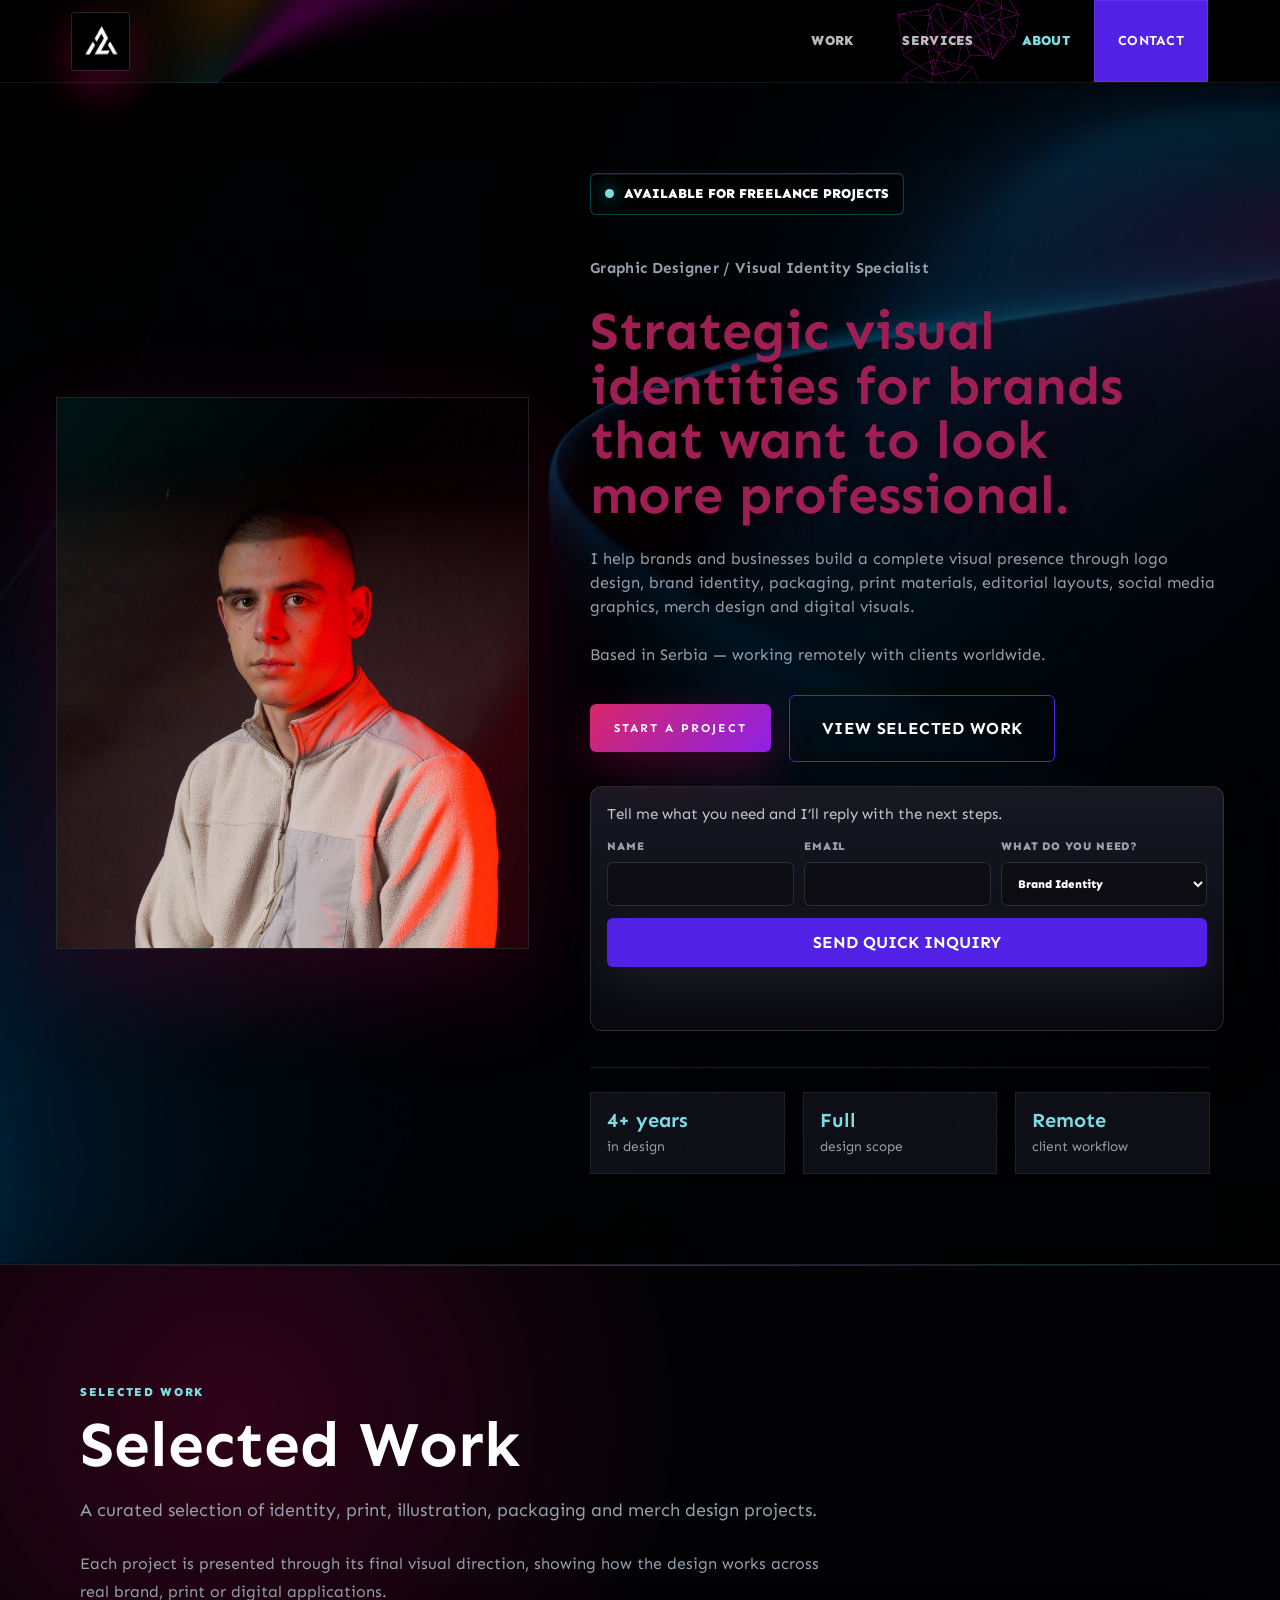
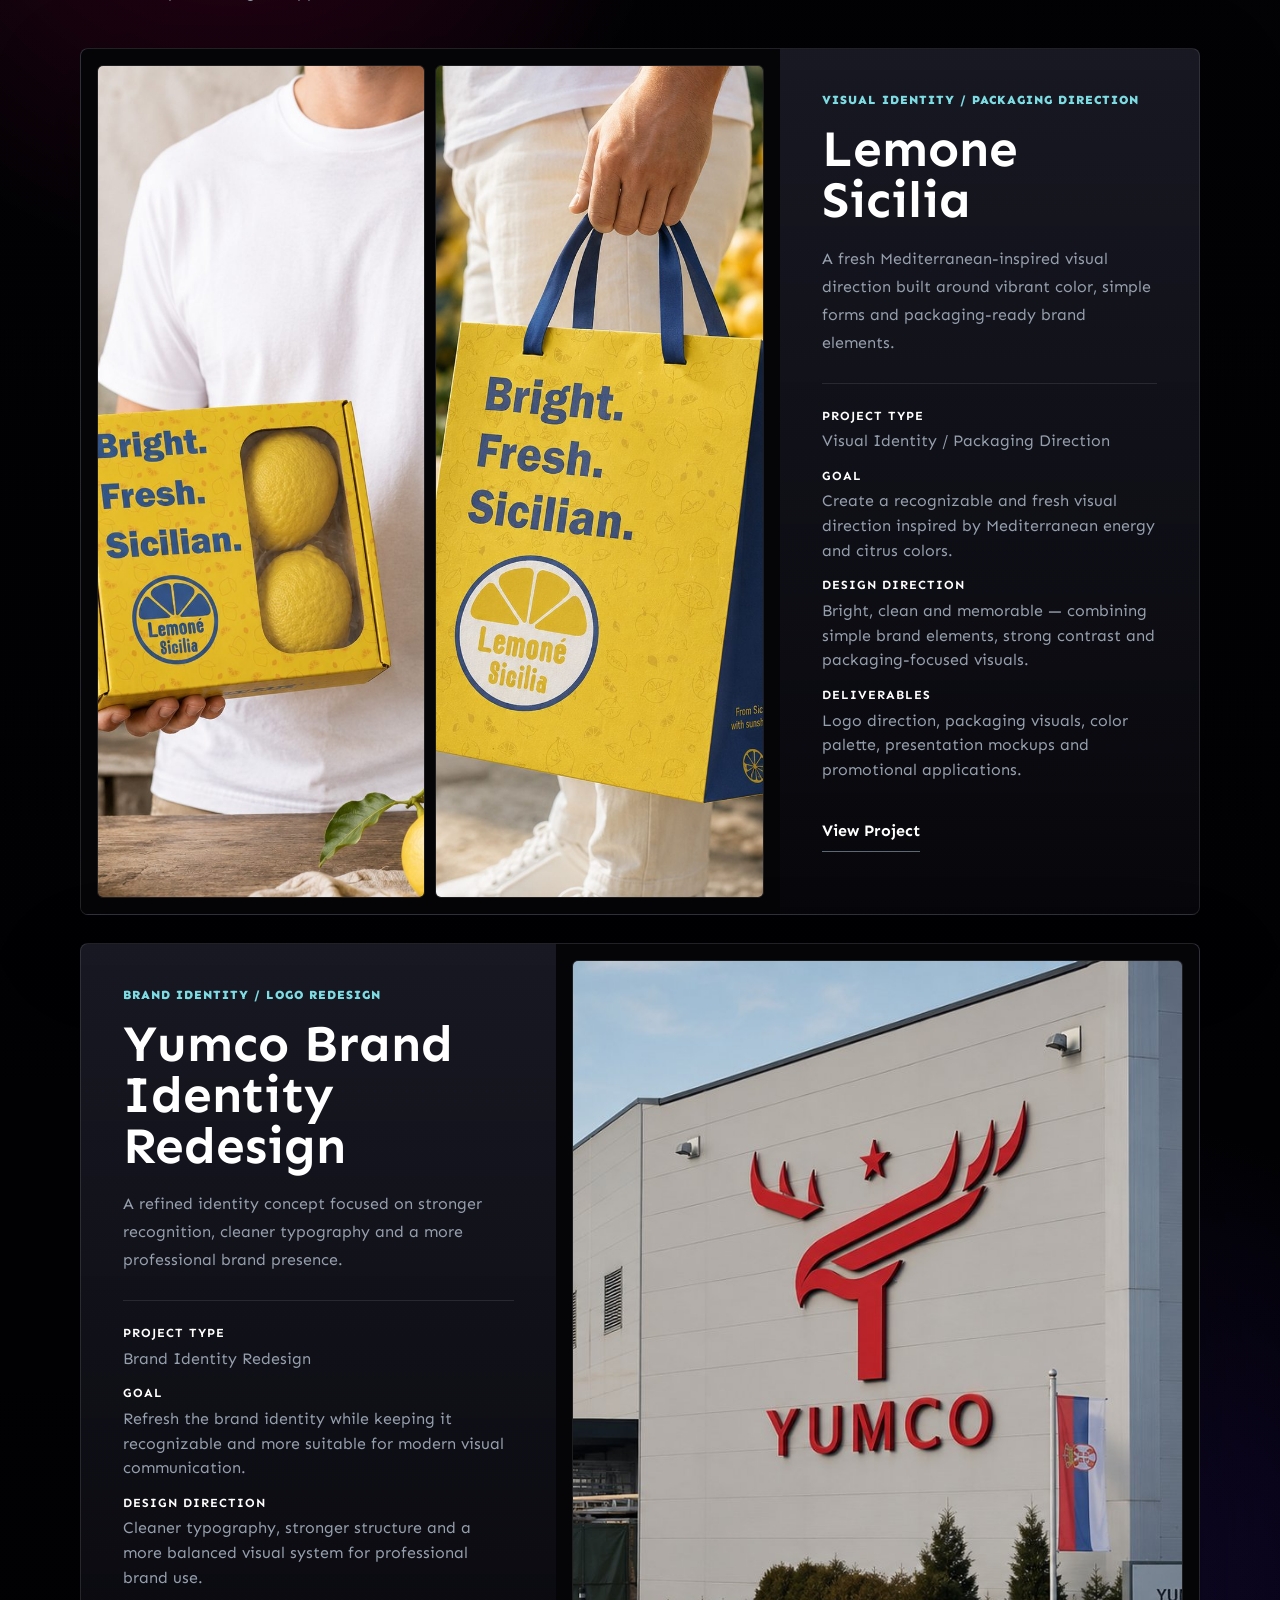
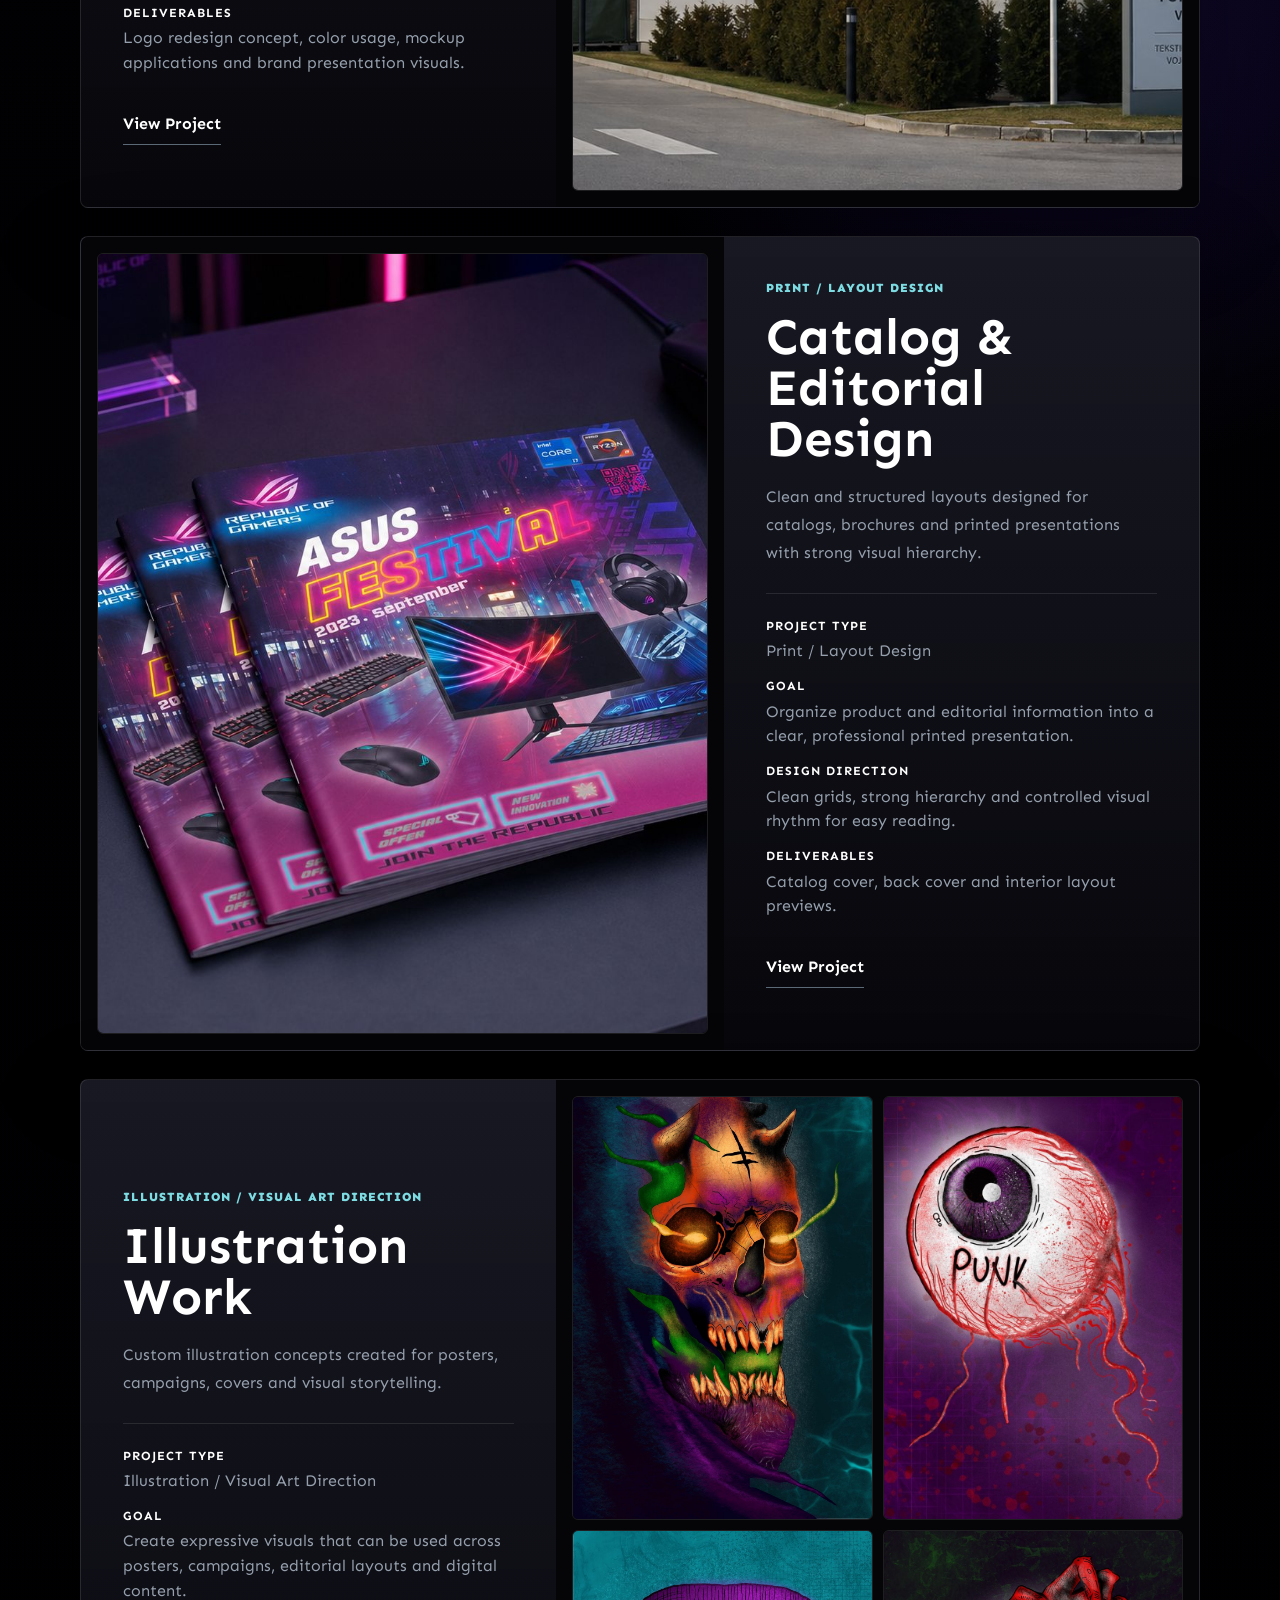
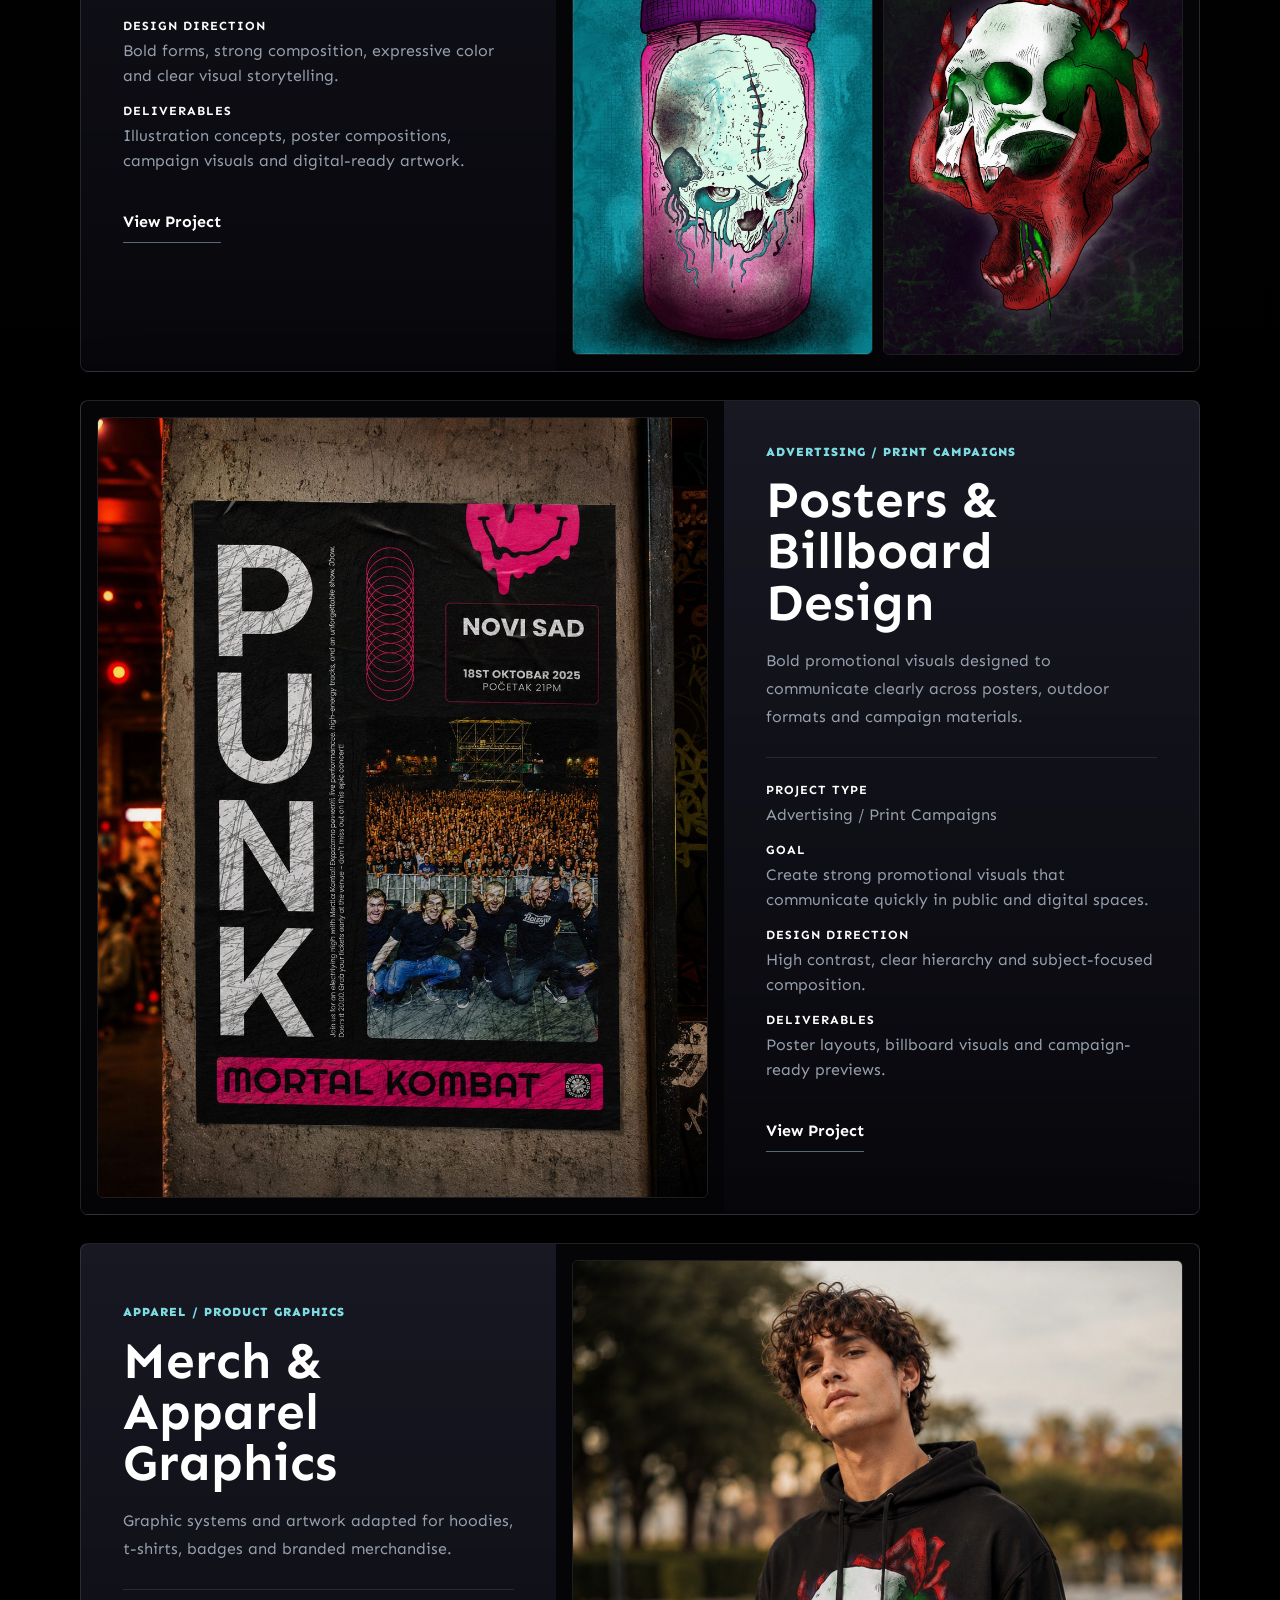
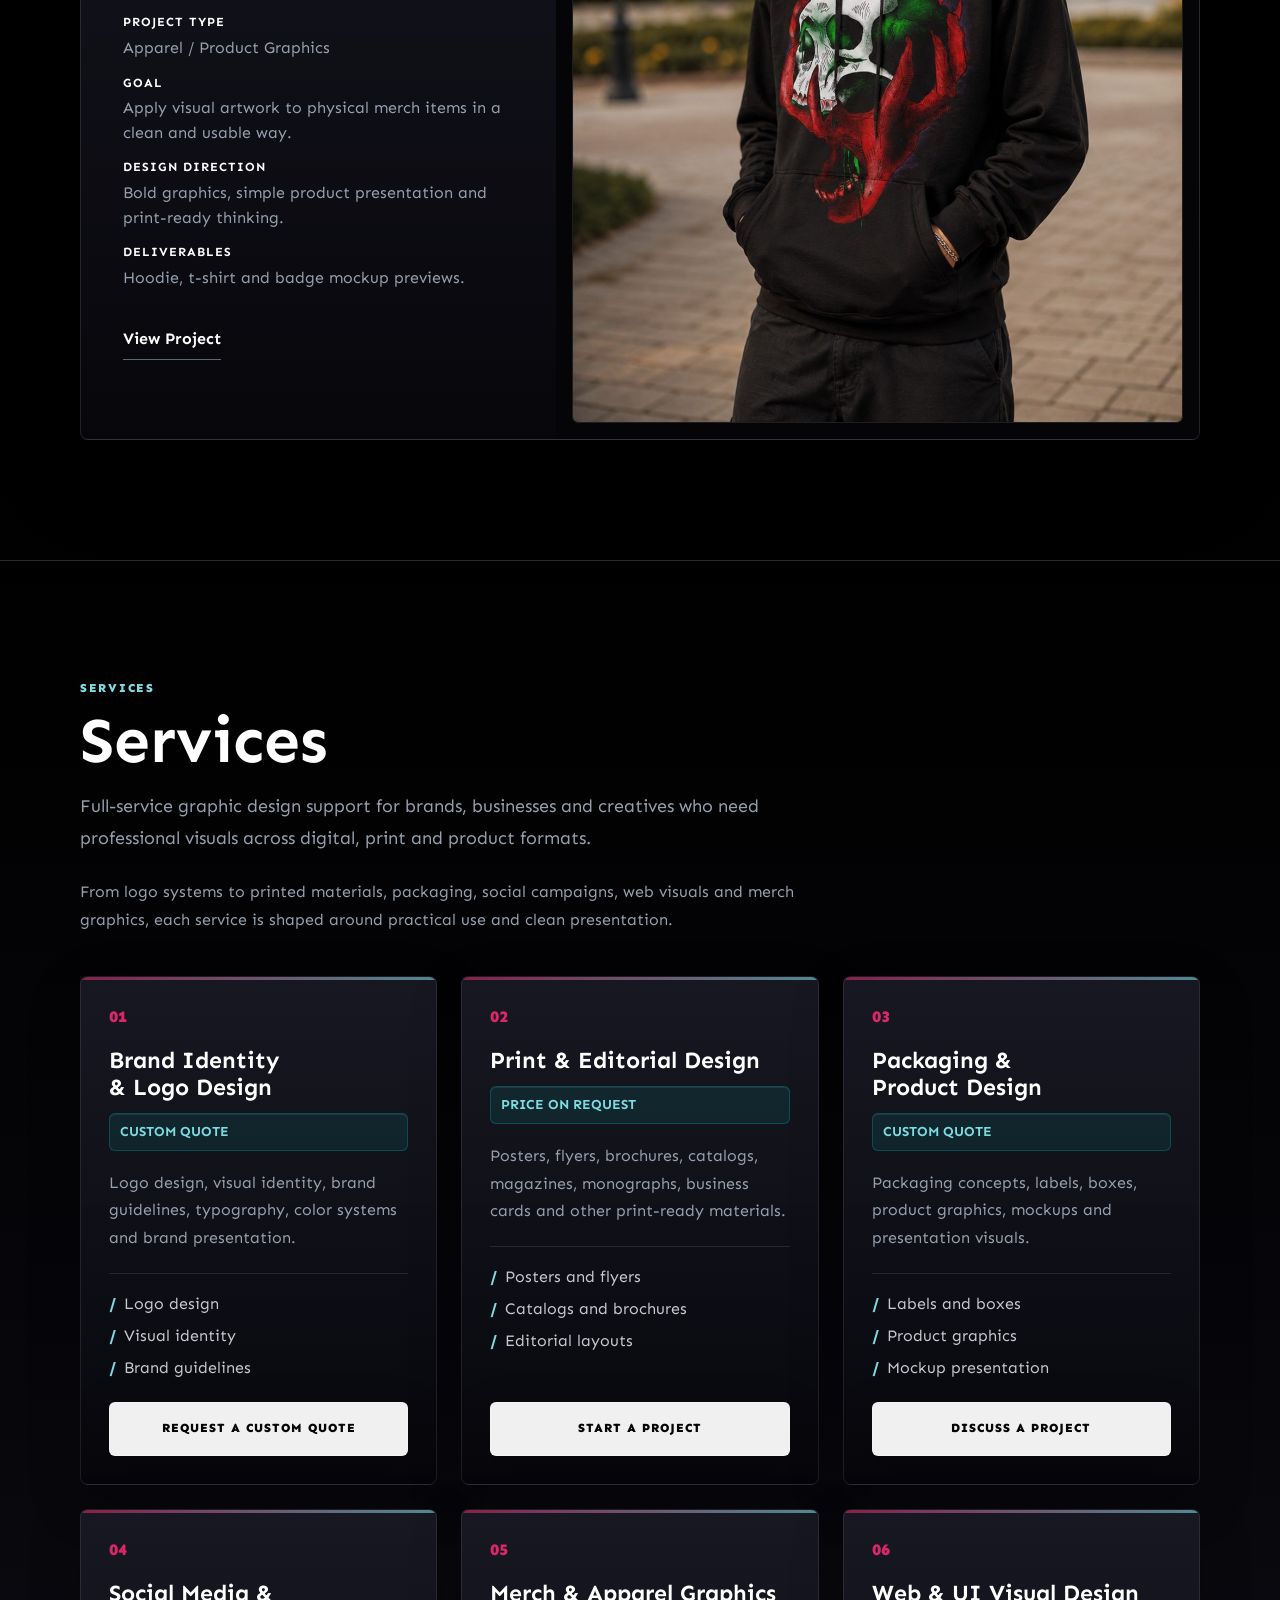
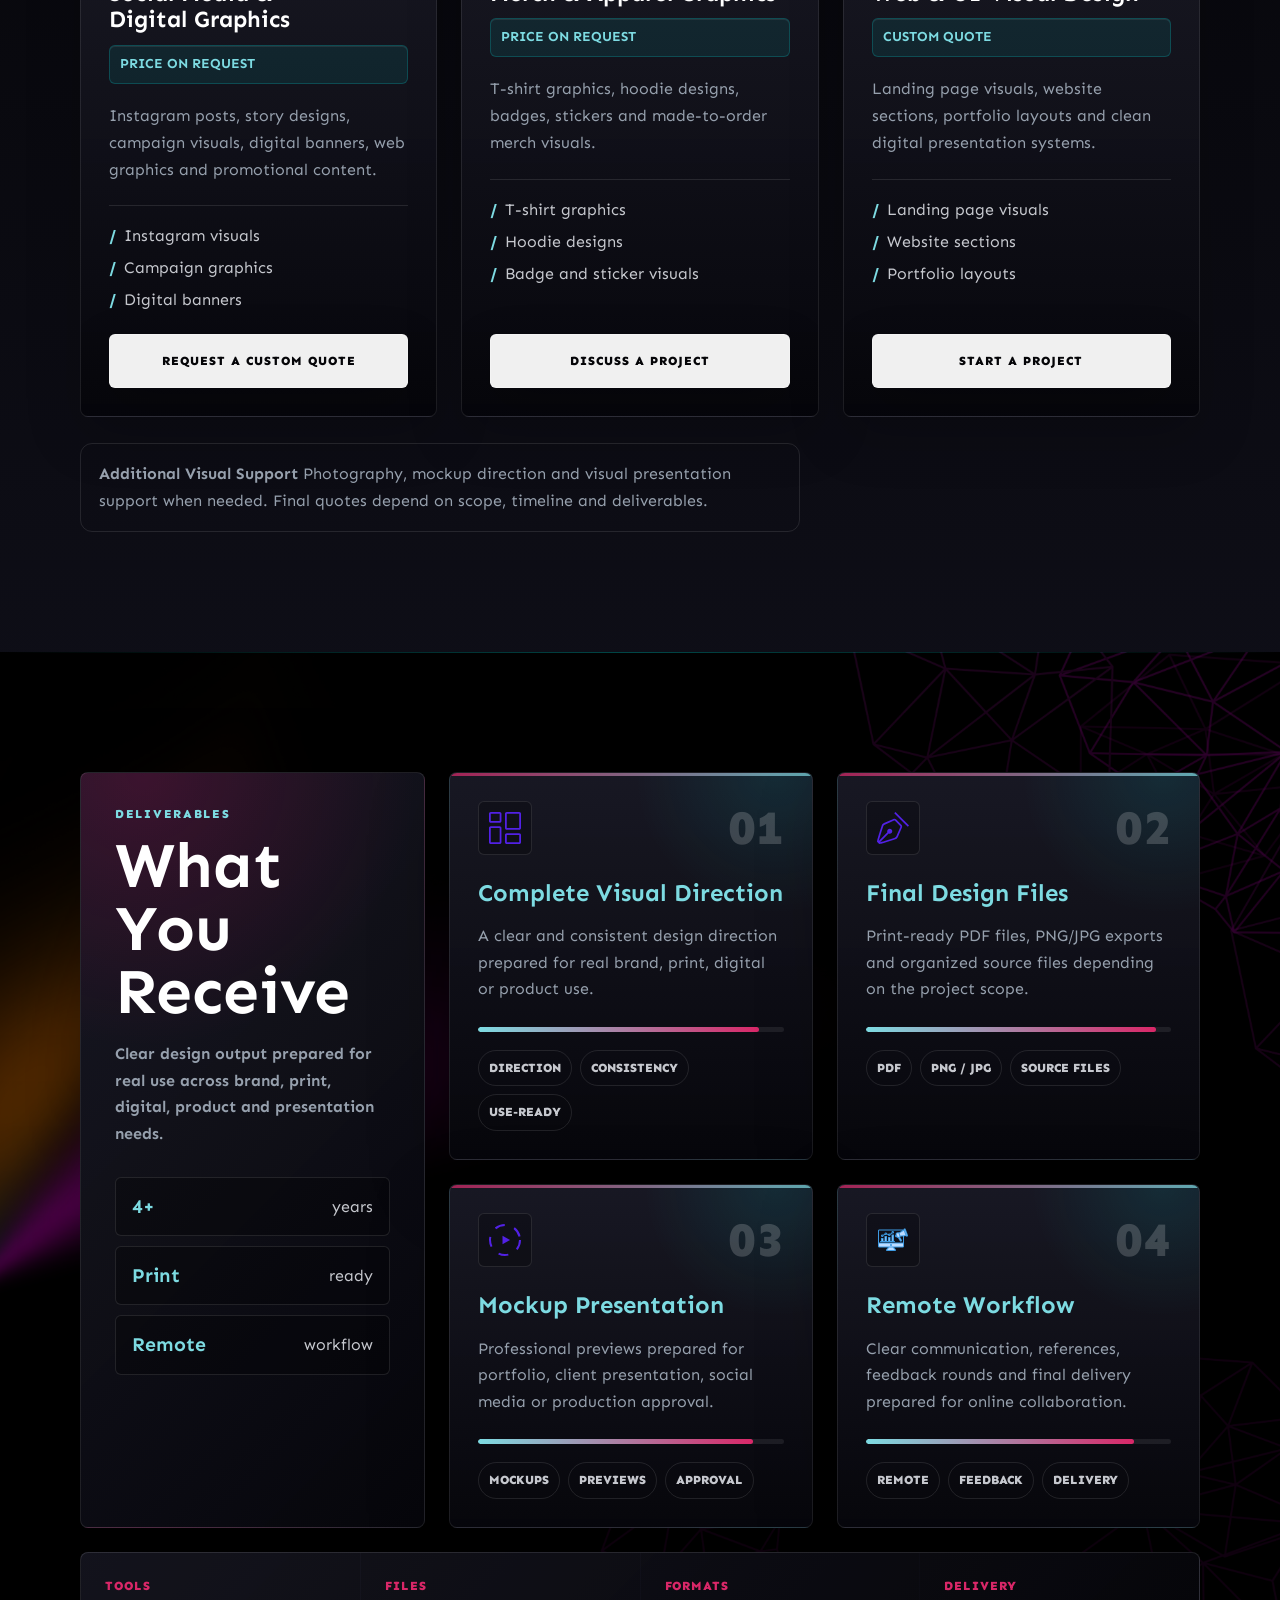
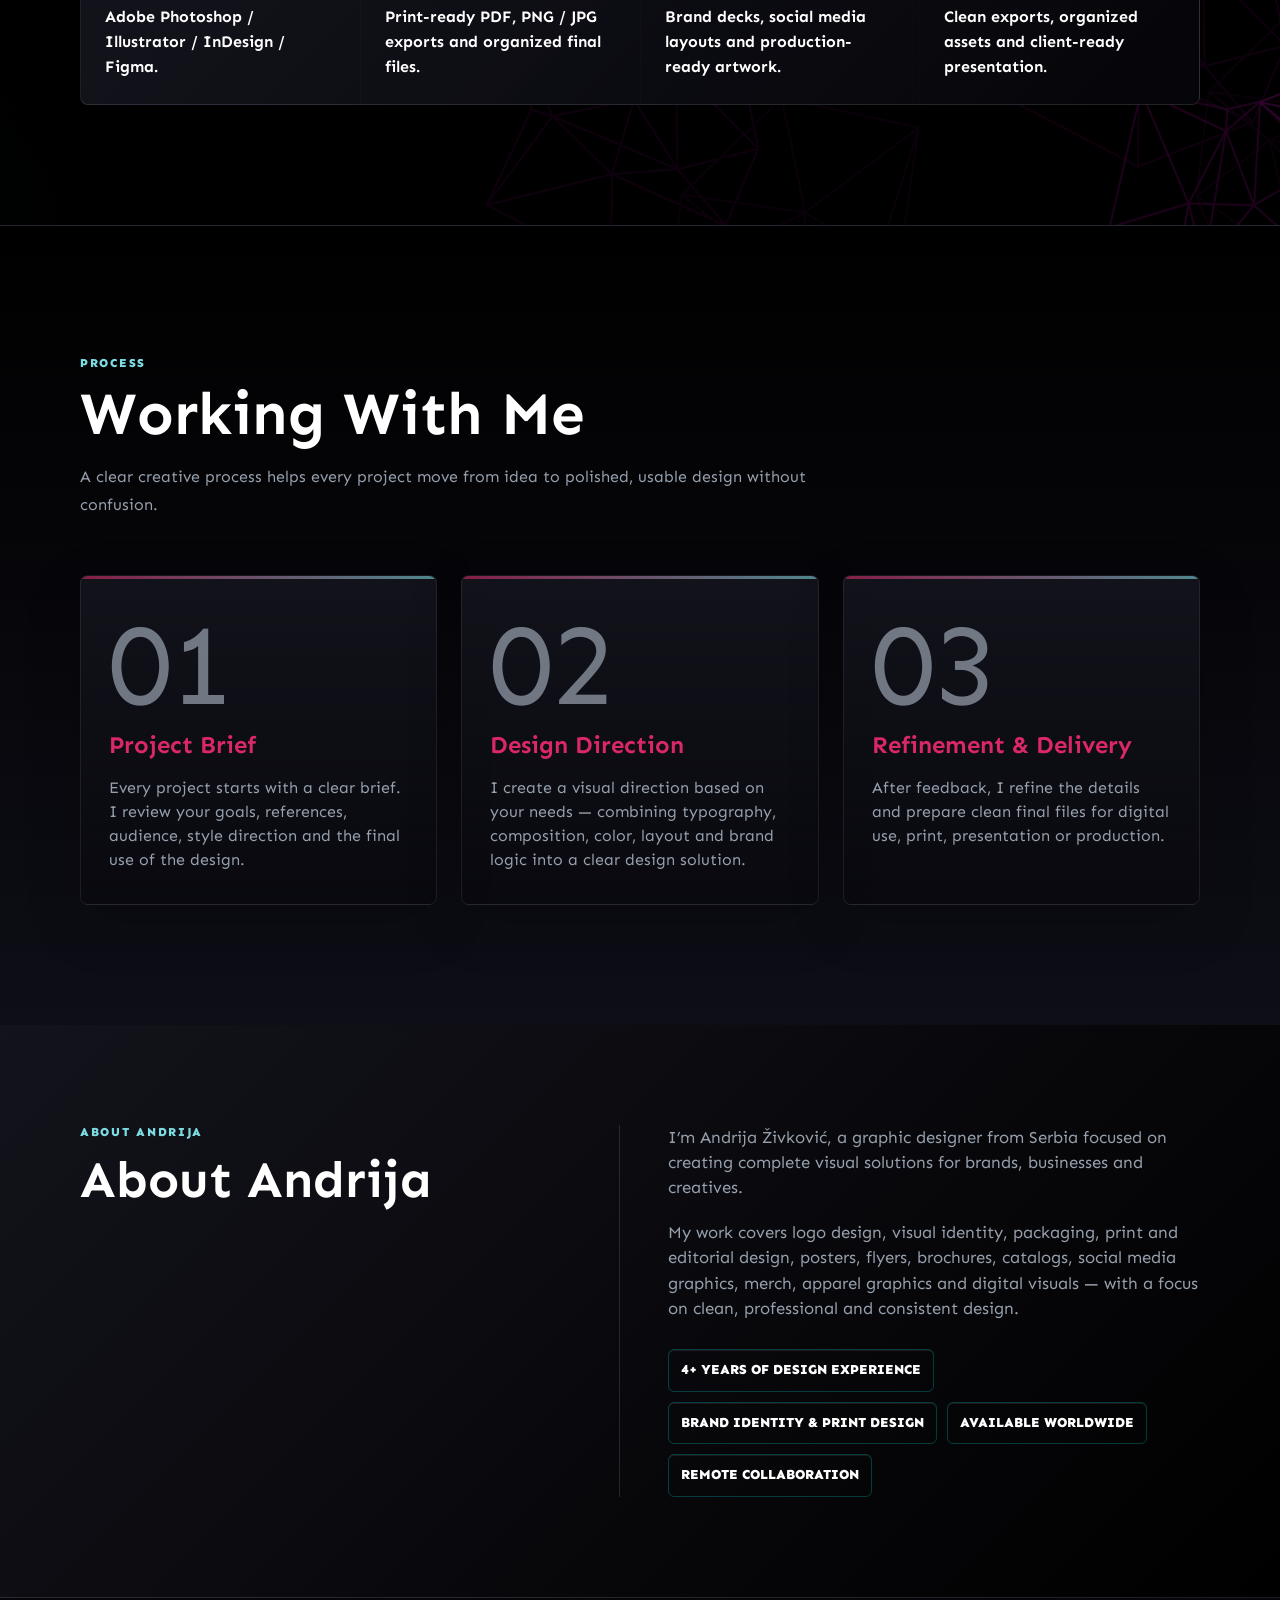
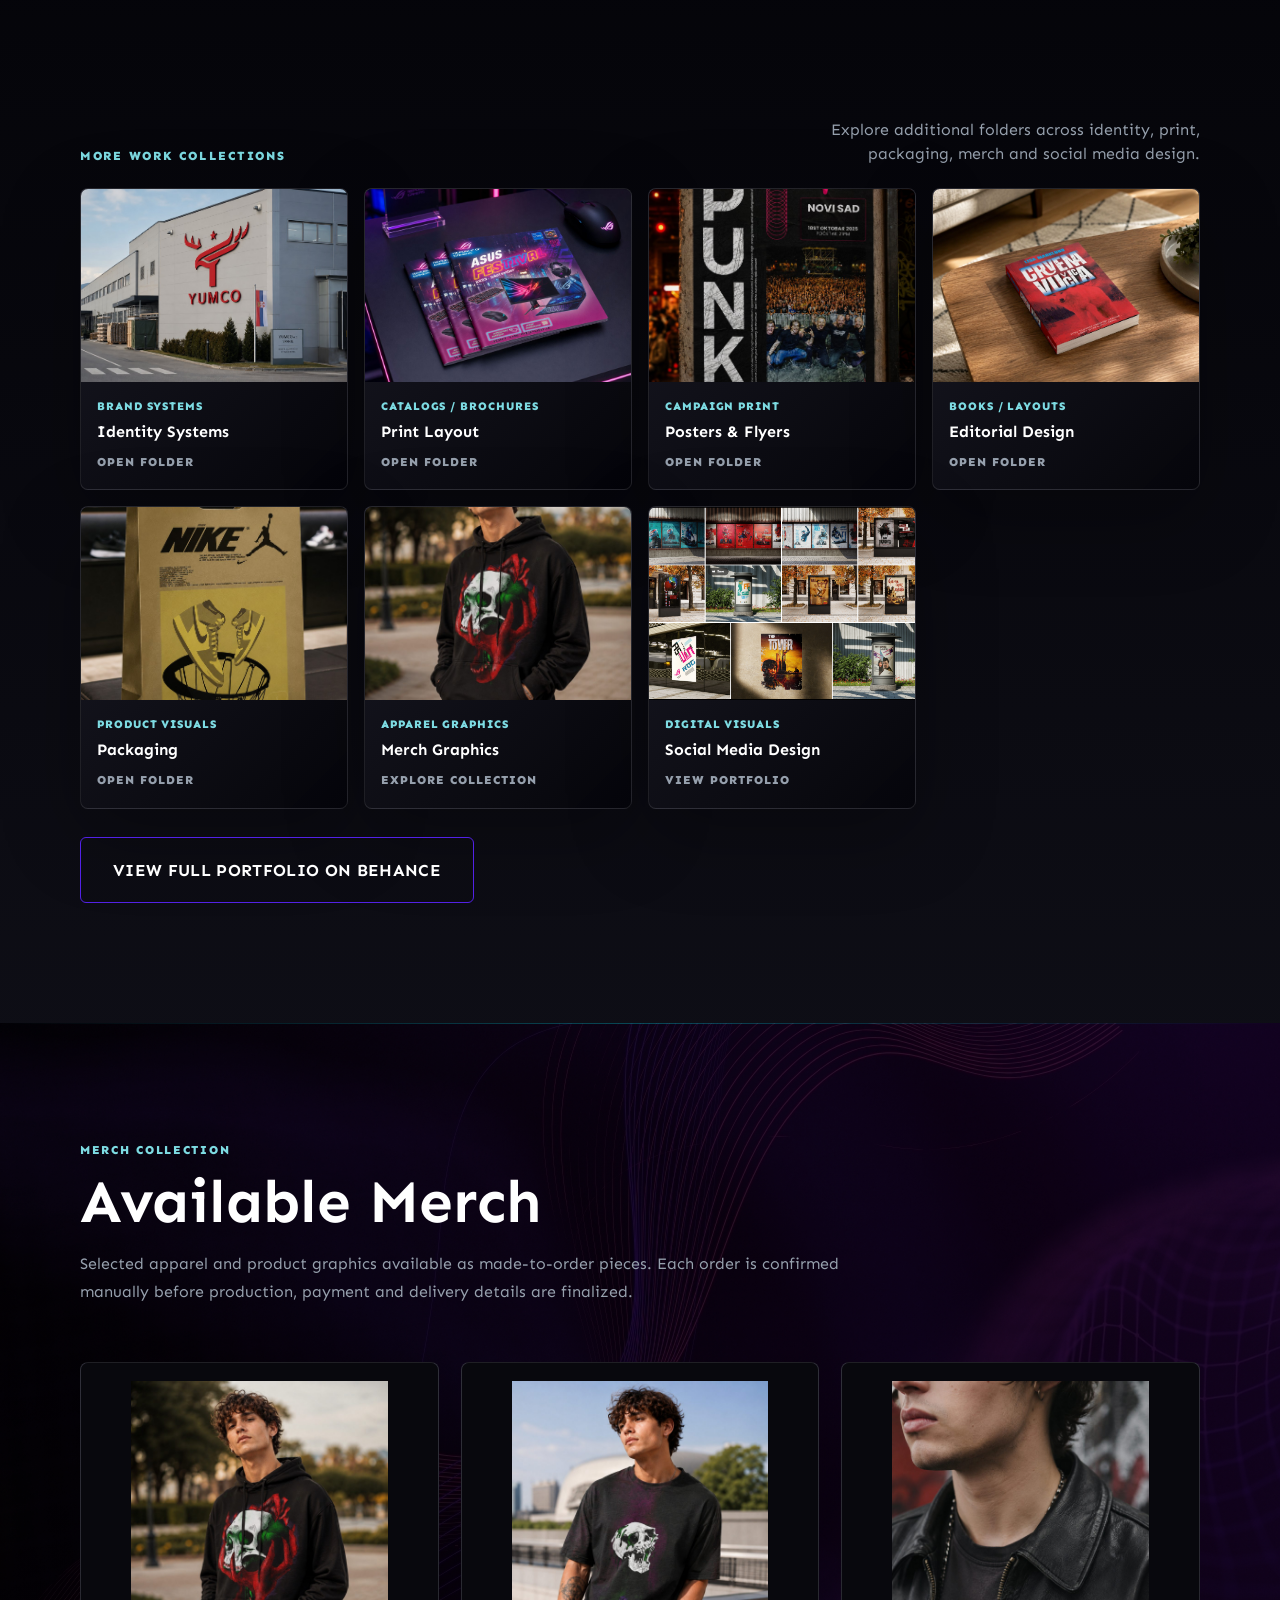
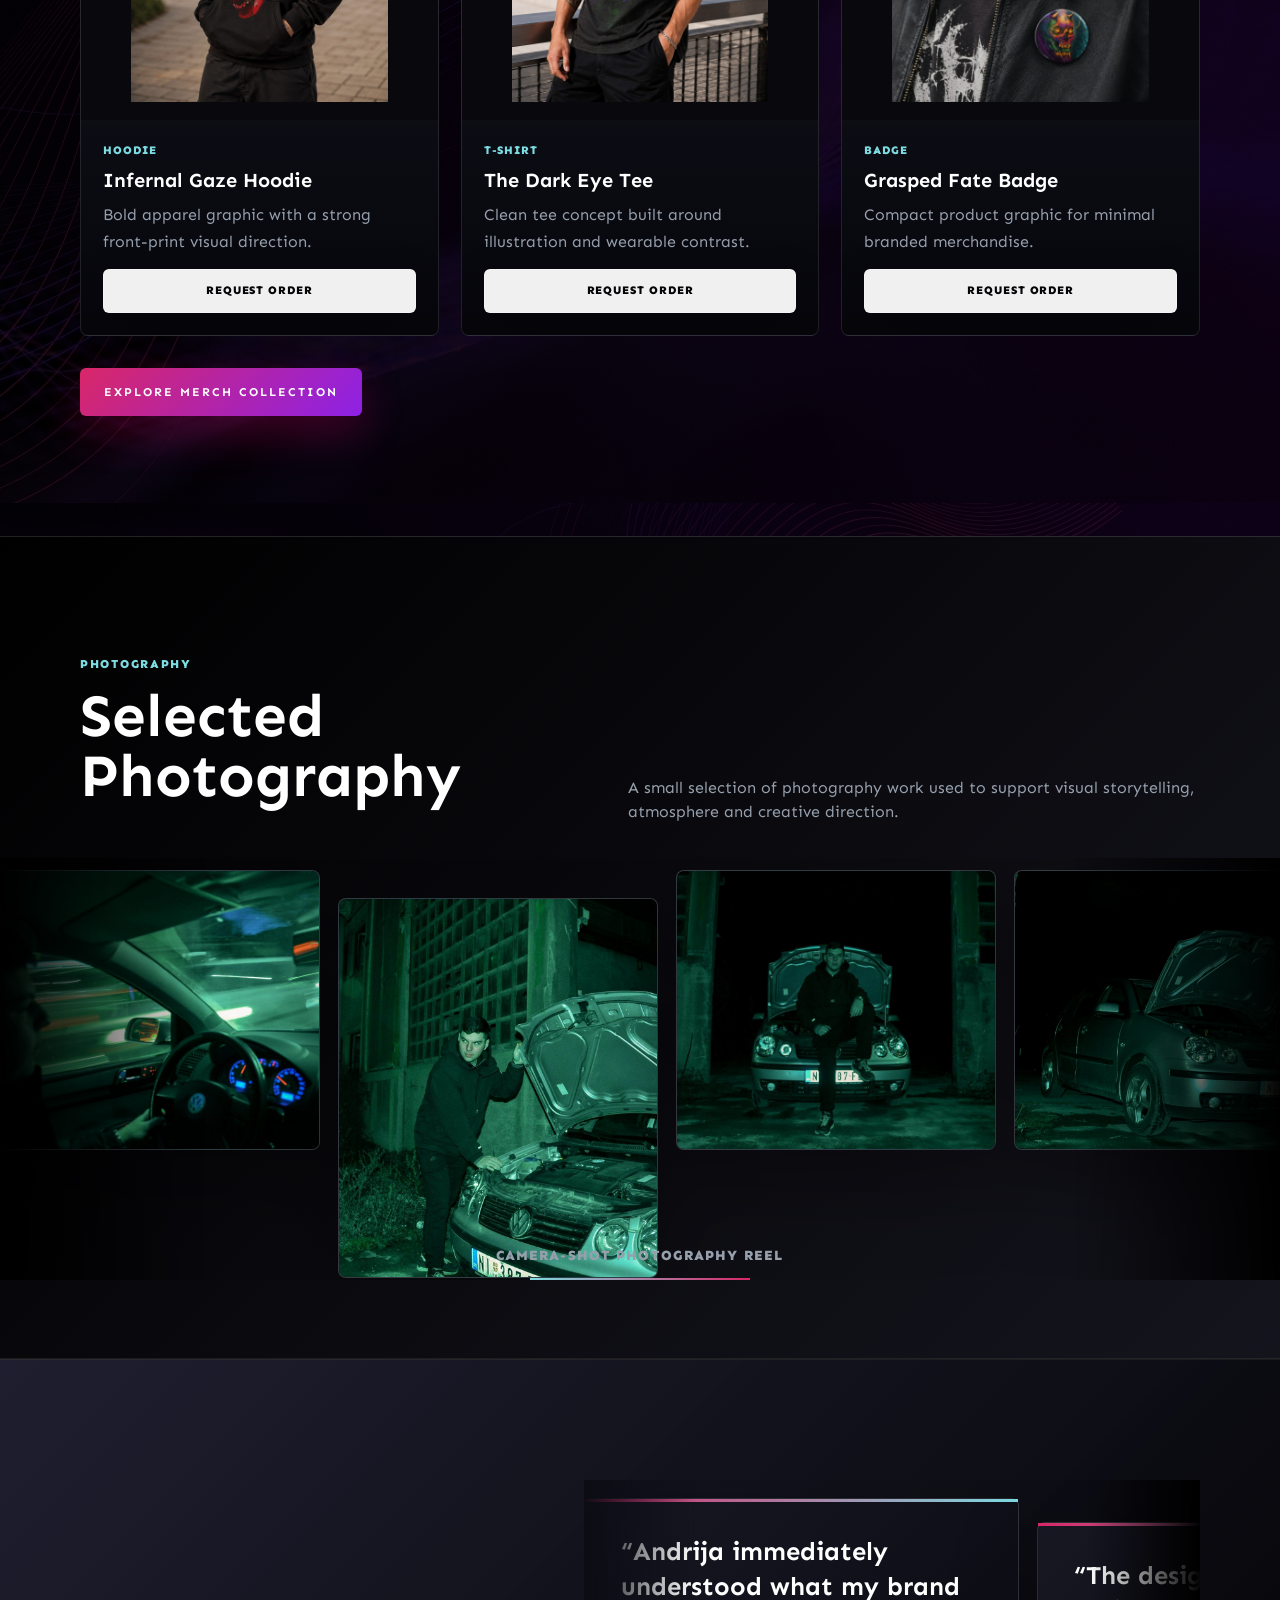
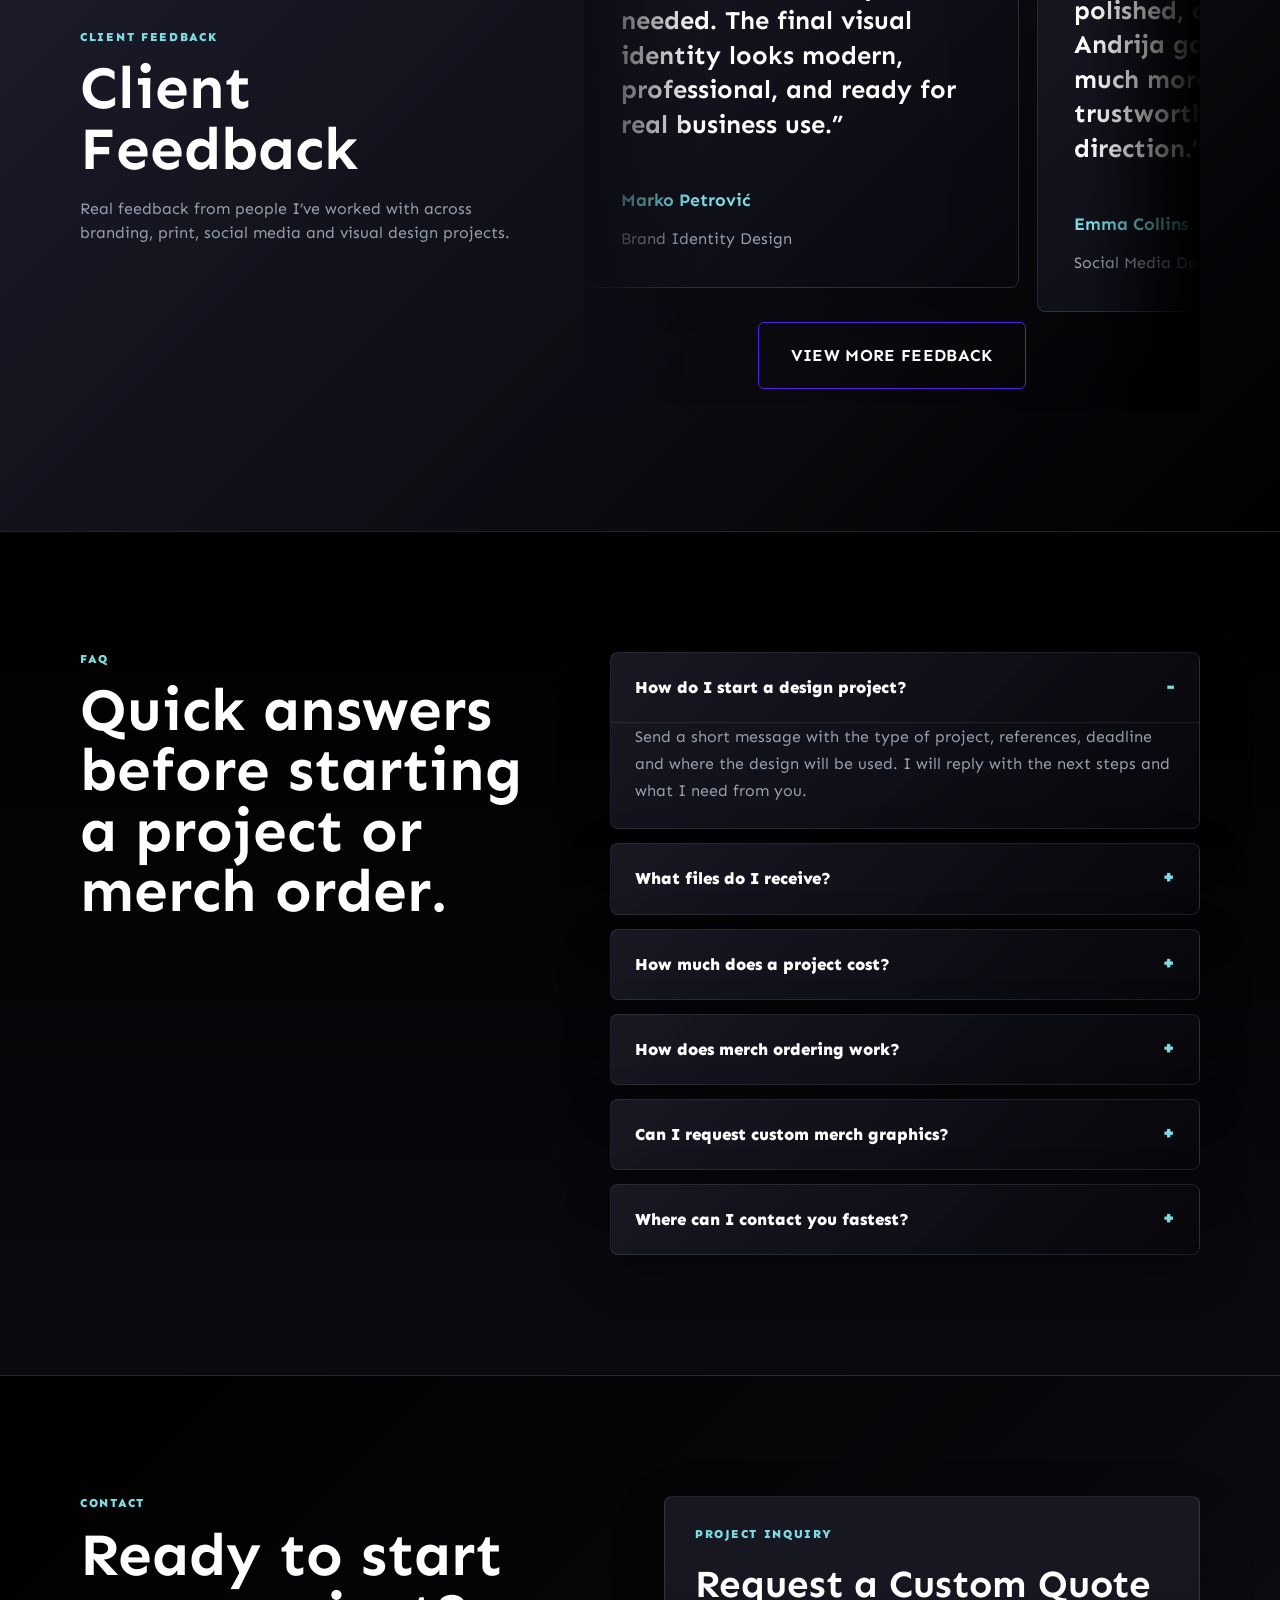
==== commit 845c046d: "merechcuascfaui" ====
--- a/index.html
+++ b/index.html
@@ -82,7 +82,7 @@
           <div class="availability-pill"><span></span>Available for freelance projects</div>
           <p class="eyebrow">Graphic Designer / Visual Identity Specialist</p>
           <h1>Strategic visual identities for brands that want to look more professional.</h1>
-          <p>I help brands, startups and creatives build a stronger visual presence through logo design, brand identity, packaging, editorial layouts, social media graphics and print-ready design systems.</p>
+          <p>I help brands and businesses build a complete visual presence through logo design, brand identity, packaging, print materials, editorial layouts, social media graphics, merch design and digital visuals.</p>
           <p class="hero-support">Based in Serbia — working remotely with clients worldwide.</p>
           <div class="hero-actions">
             <a class="button hot" href="#contact">Start a Project</a>
@@ -99,8 +99,10 @@
                   <option value="Logo Design">Logo Design</option>
                   <option value="Packaging">Packaging</option>
                   <option value="Print Design">Print Design</option>
+                  <option value="Editorial Design">Editorial Design</option>
                   <option value="Social Media">Social Media</option>
                   <option value="Merch">Merch</option>
+                  <option value="Web / UI Visuals">Web / UI Visuals</option>
                   <option value="Other">Other</option>
                 </select>
               </label>
@@ -110,8 +112,8 @@
           </form>
           <div class="hero-stats" aria-label="Portfolio highlights">
             <div><strong>4+ years</strong><span>in design</span></div>
-            <div><strong>Brand</strong><span>identity systems</span></div>
-            <div><strong>Merch</strong><span>ready graphics</span></div>
+            <div><strong>Full</strong><span>design scope</span></div>
+            <div><strong>Remote</strong><span>client workflow</span></div>
           </div>
         </div>
       </div>
@@ -124,9 +126,8 @@
           <h2>About Andrija</h2>
         </div>
         <div class="about-body reveal">
-          <p>I’m Andrija Živković, a graphic designer and visual identity specialist from Serbia with 4+ years of experience in branding, print design, illustration and visual communication.</p>
-          <p>My work is focused on building clean, bold and practical visual systems — from logos and brand identities to packaging, editorial layouts, posters, social media graphics and merch design.</p>
-          <p>I work remotely with clients who need a more professional, consistent and recognizable visual presence across digital and printed media.</p>
+          <p>I’m Andrija Živković, a graphic designer from Serbia focused on creating complete visual solutions for brands, businesses and creatives.</p>
+          <p>My work covers logo design, visual identity, packaging, print and editorial design, posters, flyers, brochures, catalogs, social media graphics, merch, apparel graphics and digital visuals — with a focus on clean, professional and consistent design.</p>
           <div class="about-points">
             <span>4+ Years of Design Experience</span>
             <span>Brand Identity &amp; Print Design</span>
@@ -167,9 +168,9 @@
     <section class="section skills-section">
       <div class="container skills-grid">
         <div class="skills-intro reveal">
-          <p class="overline">CAPABILITIES</p>
-          <h2>Capabilities &amp; Delivery</h2>
-          <p>Focused design support for brand identity, print systems, packaging visuals, merch graphics and clean final delivery.</p>
+          <p class="overline">DELIVERABLES</p>
+          <h2>What You Receive</h2>
+          <p>Clear design output prepared for real use across brand, print, digital, product and presentation needs.</p>
           <div class="skill-proof">
             <span><strong>4+</strong> years</span>
             <span><strong>Print</strong> ready</span>
@@ -181,40 +182,40 @@
             <img src="./assets/icon-product.svg" alt="" loading="lazy" decoding="async">
             <span>01</span>
           </div>
-          <h3>Brand Identity</h3>
-          <p>Logo direction, color, typography and visual rules shaped into a clear identity system.</p>
+          <h3>Complete Visual Direction</h3>
+          <p>A clear and consistent design direction prepared for real brand, print, digital or product use.</p>
           <div class="skill-meter" style="--value: 92%"><span></span></div>
-          <div class="skill-tags"><span>Logo</span><span>Typography</span><span>Guidelines</span></div>
+          <div class="skill-tags"><span>Direction</span><span>Consistency</span><span>Use-ready</span></div>
         </article>
         <article class="skill-card reveal">
           <div class="skill-card__top">
             <img src="./assets/icon-visual.svg" alt="" loading="lazy" decoding="async">
             <span>02</span>
           </div>
-          <h3>Print &amp; Editorial Design</h3>
-          <p>Brochures, catalogs, posters and editorial layouts prepared with clear hierarchy.</p>
+          <h3>Final Design Files</h3>
+          <p>Print-ready PDF files, PNG/JPG exports and organized source files depending on the project scope.</p>
           <div class="skill-meter" style="--value: 95%"><span></span></div>
-          <div class="skill-tags"><span>Catalogs</span><span>Posters</span><span>PDF</span></div>
+          <div class="skill-tags"><span>PDF</span><span>PNG / JPG</span><span>Source files</span></div>
         </article>
         <article class="skill-card reveal">
           <div class="skill-card__top">
             <img src="./assets/icon-motion.svg" alt="" loading="lazy" decoding="async">
             <span>03</span>
           </div>
-          <h3>Packaging &amp; Product Visuals</h3>
-          <p>Product-facing graphics, mockups and presentation visuals for brand applications.</p>
+          <h3>Mockup Presentation</h3>
+          <p>Professional previews prepared for portfolio, client presentation, social media or production approval.</p>
           <div class="skill-meter" style="--value: 90%"><span></span></div>
-          <div class="skill-tags"><span>Mockups</span><span>Packaging</span><span>Direction</span></div>
+          <div class="skill-tags"><span>Mockups</span><span>Previews</span><span>Approval</span></div>
         </article>
         <article class="skill-card reveal">
           <div class="skill-card__top">
             <img src="./assets/icon-brand.png" alt="" loading="lazy" decoding="async">
             <span>04</span>
           </div>
-          <h3>Merch &amp; Social Visuals</h3>
-          <p>Apparel graphics, badge concepts and social media visuals adapted for real use.</p>
+          <h3>Remote Workflow</h3>
+          <p>Clear communication, references, feedback rounds and final delivery prepared for online collaboration.</p>
           <div class="skill-meter" style="--value: 88%"><span></span></div>
-          <div class="skill-tags"><span>Merch</span><span>Social</span><span>Exports</span></div>
+          <div class="skill-tags"><span>Remote</span><span>Feedback</span><span>Delivery</span></div>
         </article>
         <div class="skill-system reveal" aria-label="Design coverage">
           <div>
@@ -242,19 +243,19 @@
         <div class="section-heading reveal">
           <p class="overline">SERVICES</p>
           <h2>Services</h2>
-          <p class="section-lead">Design support for brands, businesses and creatives who need a stronger visual presence.</p>
-          <p class="portfolio-value">From identity systems to printed materials and merch graphics, I create visuals that help brands look more consistent and recognizable.</p>
+          <p class="section-lead">Full-service graphic design support for brands, businesses and creatives who need professional visuals across digital, print and product formats.</p>
+          <p class="portfolio-value">From logo systems to printed materials, packaging, social campaigns, web visuals and merch graphics, each service is shaped around practical use and clean presentation.</p>
         </div>
         <div class="service-grid">
           <article class="service-card reveal">
             <span>01</span>
-            <h3>Brand Identity</h3>
+            <h3>Brand Identity &amp; Logo Design</h3>
             <strong class="service-price">Custom quote</strong>
-            <p>Logo direction, color palette, typography, brand visuals and presentation-ready identity systems.</p>
+            <p>Logo design, visual identity, brand guidelines, typography, color systems and brand presentation.</p>
             <ul>
-              <li>Logo / mark direction</li>
-              <li>Brand color and typography</li>
-              <li>Guideline-ready presentation</li>
+              <li>Logo design</li>
+              <li>Visual identity</li>
+              <li>Brand guidelines</li>
             </ul>
             <a class="button service-button" href="#contact">Request a Custom Quote</a>
           </article>
@@ -262,37 +263,61 @@
             <span>02</span>
             <h3>Print &amp; Editorial Design</h3>
             <strong class="service-price">Price on request</strong>
-            <p>Brochures, catalogs, posters, book covers, monographs and layouts prepared for print and digital use.</p>
+            <p>Posters, flyers, brochures, catalogs, magazines, monographs, business cards and other print-ready materials.</p>
             <ul>
-              <li>Print-ready PDF delivery</li>
-              <li>Cover and interior layouts</li>
-              <li>Strong hierarchy and spacing</li>
+              <li>Posters and flyers</li>
+              <li>Catalogs and brochures</li>
+              <li>Editorial layouts</li>
             </ul>
             <a class="button service-button" href="#contact">Start a Project</a>
           </article>
           <article class="service-card reveal">
             <span>03</span>
-            <h3>Illustration &amp; Visual Direction</h3>
+            <h3>Packaging &amp; Product Design</h3>
             <strong class="service-price">Custom quote</strong>
-            <p>Custom illustrations, campaign visuals, poster artwork and visual concepts created for strong communication.</p>
+            <p>Packaging concepts, labels, boxes, product graphics, mockups and presentation visuals.</p>
             <ul>
-              <li>Illustration concepts</li>
-              <li>Poster compositions</li>
-              <li>Campaign visuals</li>
+              <li>Labels and boxes</li>
+              <li>Product graphics</li>
+              <li>Mockup presentation</li>
             </ul>
             <a class="button service-button" href="#contact">Discuss a Project</a>
           </article>
           <article class="service-card reveal">
             <span>04</span>
-            <h3>Merch &amp; Social Graphics</h3>
+            <h3>Social Media &amp; Digital Graphics</h3>
             <strong class="service-price">Price on request</strong>
-            <p>T-shirt graphics, hoodie designs, badges, social media visuals and branded promotional materials.</p>
+            <p>Instagram posts, story designs, campaign visuals, digital banners, web graphics and promotional content.</p>
             <ul>
-              <li>Apparel-ready artwork</li>
-              <li>Mockup presentation</li>
-              <li>Social media design sets</li>
+              <li>Instagram visuals</li>
+              <li>Campaign graphics</li>
+              <li>Digital banners</li>
             </ul>
             <a class="button service-button" href="#contact">Request a Custom Quote</a>
+          </article>
+          <article class="service-card reveal">
+            <span>05</span>
+            <h3>Merch &amp; Apparel Graphics</h3>
+            <strong class="service-price">Price on request</strong>
+            <p>T-shirt graphics, hoodie designs, badges, stickers and made-to-order merch visuals.</p>
+            <ul>
+              <li>T-shirt graphics</li>
+              <li>Hoodie designs</li>
+              <li>Badge and sticker visuals</li>
+            </ul>
+            <a class="button service-button" href="#contact">Discuss a Project</a>
+          </article>
+          <article class="service-card reveal">
+            <span>06</span>
+            <h3>Web &amp; UI Visual Design</h3>
+            <strong class="service-price">Custom quote</strong>
+            <p>Landing page visuals, website sections, portfolio layouts and clean digital presentation systems.</p>
+            <ul>
+              <li>Landing page visuals</li>
+              <li>Website sections</li>
+              <li>Portfolio layouts</li>
+            </ul>
+            <a class="button service-button" href="#contact">Start a Project</a>
           </article>
         </div>
         <p class="service-note reveal"><strong>Additional Visual Support</strong> Photography, mockup direction and visual presentation support when needed. Final quotes depend on scope, timeline and deliverables.</p>
@@ -323,7 +348,7 @@
                 <p><strong>Design Direction</strong> Bright, clean and memorable — combining simple brand elements, strong contrast and packaging-focused visuals.</p>
                 <p><strong>Deliverables</strong> Logo direction, packaging visuals, color palette, presentation mockups and promotional applications.</p>
               </div>
-              <button class="text-link case-study-link" type="button" data-open-work-collection="lemoneSicilia">Open Case Study</button>
+              <button class="text-link case-study-link" type="button" data-open-work-collection="lemoneSicilia">View Project</button>
             </div>
           </article>
 
@@ -341,7 +366,7 @@
                 <p><strong>Design Direction</strong> Cleaner typography, stronger structure and a more balanced visual system for professional brand use.</p>
                 <p><strong>Deliverables</strong> Logo redesign concept, color usage, mockup applications and brand presentation visuals.</p>
               </div>
-              <button class="text-link case-study-link" type="button" data-open-work-collection="yumco">Open Case Study</button>
+              <button class="text-link case-study-link" type="button" data-open-work-collection="yumco">View Project</button>
             </div>
           </article>
 
@@ -359,7 +384,7 @@
                 <p><strong>Design Direction</strong> Clean grids, strong hierarchy and controlled visual rhythm for easy reading.</p>
                 <p><strong>Deliverables</strong> Catalog cover, back cover and interior layout previews.</p>
               </div>
-              <button class="text-link case-study-link" type="button" data-open-work-collection="catalog">Open Case Study</button>
+              <button class="text-link case-study-link" type="button" data-open-work-collection="catalog">View Project</button>
             </div>
           </article>
 
@@ -380,7 +405,7 @@
                 <p><strong>Design Direction</strong> Bold forms, strong composition, expressive color and clear visual storytelling.</p>
                 <p><strong>Deliverables</strong> Illustration concepts, poster compositions, campaign visuals and digital-ready artwork.</p>
               </div>
-              <button class="text-link case-study-link" type="button" data-open-illustrations>Open Case Study</button>
+              <button class="text-link case-study-link" type="button" data-open-illustrations>View Project</button>
             </div>
           </article>
 
@@ -398,7 +423,7 @@
                 <p><strong>Design Direction</strong> High contrast, clear hierarchy and subject-focused composition.</p>
                 <p><strong>Deliverables</strong> Poster layouts, billboard visuals and campaign-ready previews.</p>
               </div>
-              <button class="text-link case-study-link" type="button" data-open-work-collection="posterBillboard">Open Case Study</button>
+              <button class="text-link case-study-link" type="button" data-open-work-collection="posterBillboard">View Project</button>
             </div>
           </article>
 
@@ -416,7 +441,7 @@
                 <p><strong>Design Direction</strong> Bold graphics, simple product presentation and print-ready thinking.</p>
                 <p><strong>Deliverables</strong> Hoodie, t-shirt and badge mockup previews.</p>
               </div>
-              <a class="text-link case-study-link" href="./merch/">Explore Collection</a>
+              <a class="text-link case-study-link" href="./merch/">View Project</a>
             </div>
           </article>
         </div>
@@ -484,8 +509,8 @@
       <div class="container">
         <div class="section-heading reveal">
           <p class="overline">MERCH COLLECTION</p>
-          <h2>Merch &amp; Apparel Graphics</h2>
-          <p>Selected apparel concepts and product graphics created as part of my visual identity and merch design work.</p>
+          <h2>Available Merch</h2>
+          <p>Selected apparel and product graphics available as made-to-order pieces. Each order is confirmed manually before production, payment and delivery details are finalized.</p>
         </div>
         <div class="merch-preview-grid reveal">
           <article class="merch-preview-card">
@@ -494,6 +519,7 @@
               <span>Hoodie</span>
               <h3>Infernal Gaze Hoodie</h3>
               <p>Bold apparel graphic with a strong front-print visual direction.</p>
+              <a class="button service-button merch-preview-order" href="./merch/#hoodies">Request Order</a>
             </div>
           </article>
           <article class="merch-preview-card">
@@ -502,6 +528,7 @@
               <span>T-Shirt</span>
               <h3>The Dark Eye Tee</h3>
               <p>Clean tee concept built around illustration and wearable contrast.</p>
+              <a class="button service-button merch-preview-order" href="./merch/#t-shirts">Request Order</a>
             </div>
           </article>
           <article class="merch-preview-card">
@@ -510,6 +537,7 @@
               <span>Badge</span>
               <h3>Grasped Fate Badge</h3>
               <p>Compact product graphic for minimal branded merchandise.</p>
+              <a class="button service-button merch-preview-order" href="./merch/#badges">Request Order</a>
             </div>
           </article>
         </div>
@@ -580,7 +608,9 @@
           <select id="project-type" name="projectType">
             <option value="Logo Design">Logo Design</option>
             <option value="Brand Identity">Brand Identity</option>
+            <option value="Print & Editorial Design">Print &amp; Editorial Design</option>
             <option value="Social Media Design">Social Media Design</option>
+            <option value="Merch & Apparel Graphics">Merch &amp; Apparel Graphics</option>
             <option value="Poster / Flyer Design">Poster / Flyer Design</option>
             <option value="Packaging Design">Packaging Design</option>
             <option value="Web / UI Design">Web / UI Design</option>
@@ -638,7 +668,7 @@
           </details>
           <details>
             <summary>How does merch ordering work?</summary>
-            <p>You choose the product, size, quantity and delivery details. The order is then confirmed manually so availability, shipping and payment details are clear before production.</p>
+            <p>Choose the product, size, quantity and delivery details. I will confirm availability, final price, payment method and production details manually before the order is started.</p>
           </details>
           <details>
             <summary>Can I request custom merch graphics?</summary>
--- a/styles.css
+++ b/styles.css
@@ -879,7 +879,7 @@
   margin-top: 28px;
 }
 
-.service-card a {
+.service-card a:not(.button) {
   color: var(--white);
   text-decoration: underline;
   text-underline-offset: 4px;
@@ -1538,6 +1538,8 @@
   line-height: 1;
   min-height: 48px;
   padding: 16px 24px;
+  text-align: center;
+  text-decoration: none;
   text-transform: uppercase;
   transition: background-color .25s ease, border-color .25s ease, box-shadow .35s var(--ease), transform .35s var(--ease);
 }
@@ -1903,7 +1905,7 @@
 .service-grid {
   display: grid;
   gap: 24px;
-  grid-template-columns: repeat(4, 1fr);
+  grid-template-columns: repeat(3, 1fr);
 }
 
 .service-card {
@@ -1984,9 +1986,35 @@
 }
 
 .service-button {
+  background: rgba(255, 255, 255, .94);
+  border: 1px solid rgba(255, 255, 255, .28);
+  box-shadow: 0 18px 48px rgba(0, 0, 0, .22);
+  color: #050508;
+  font-size: .78rem;
+  font-weight: 900;
+  justify-self: stretch;
+  letter-spacing: .08em;
+  line-height: 1.18;
   margin-top: auto;
-  min-height: 46px;
+  min-height: 54px;
+  padding: 14px 16px;
+  text-decoration: none;
   width: 100%;
+}
+
+.service-button:hover,
+.service-button:focus-visible {
+  background: var(--cyan);
+  border-color: var(--cyan);
+  box-shadow: 0 24px 70px rgba(125, 219, 226, .18);
+  color: #050508;
+}
+
+.merch-preview-order {
+  font-size: .72rem;
+  margin-top: 14px;
+  min-height: 44px;
+  padding: 12px 14px;
 }
 
 .projects-grid {
@@ -2482,6 +2510,13 @@
   font-size: .95rem;
   margin: 12px 0 0;
   min-height: 1.5em;
+}
+
+.order-disclaimer {
+  color: var(--muted);
+  font-size: .88rem;
+  line-height: 1.55;
+  margin: 2px 0 0;
 }
 
 .form-note a {
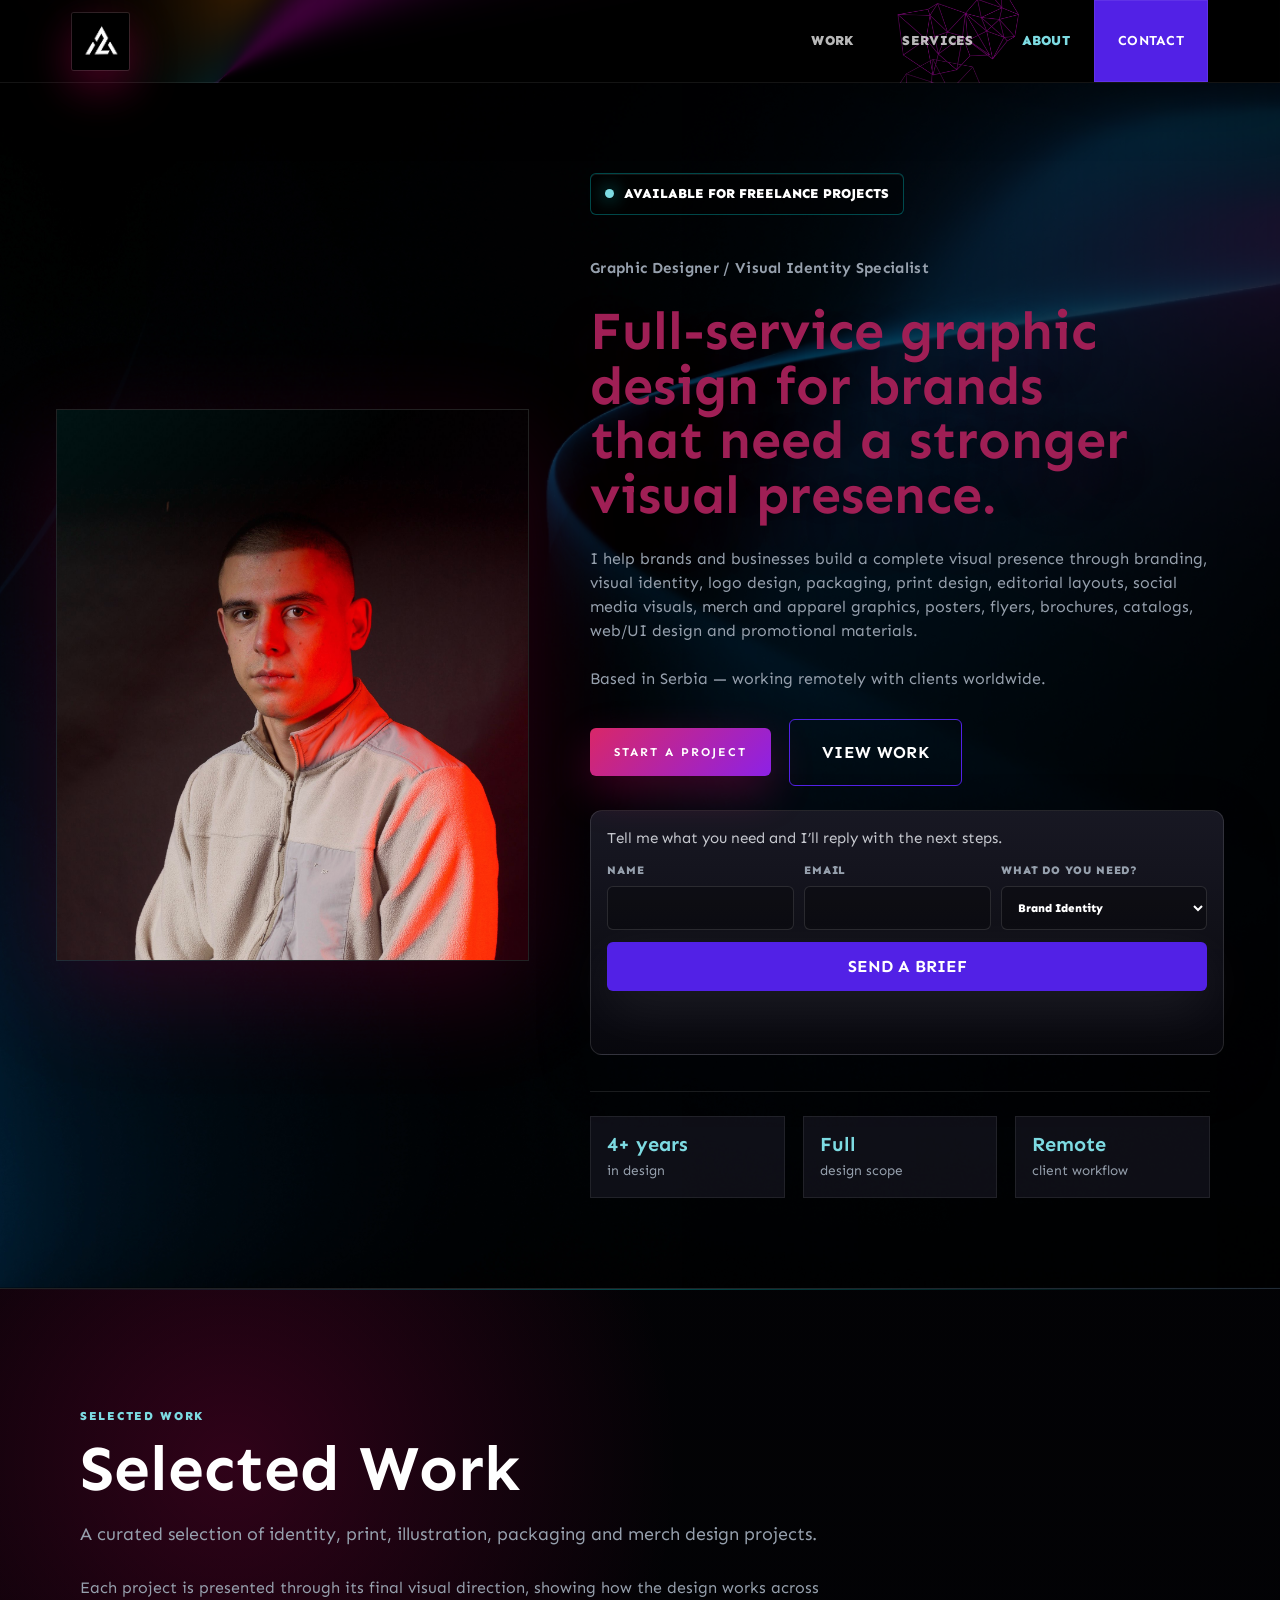
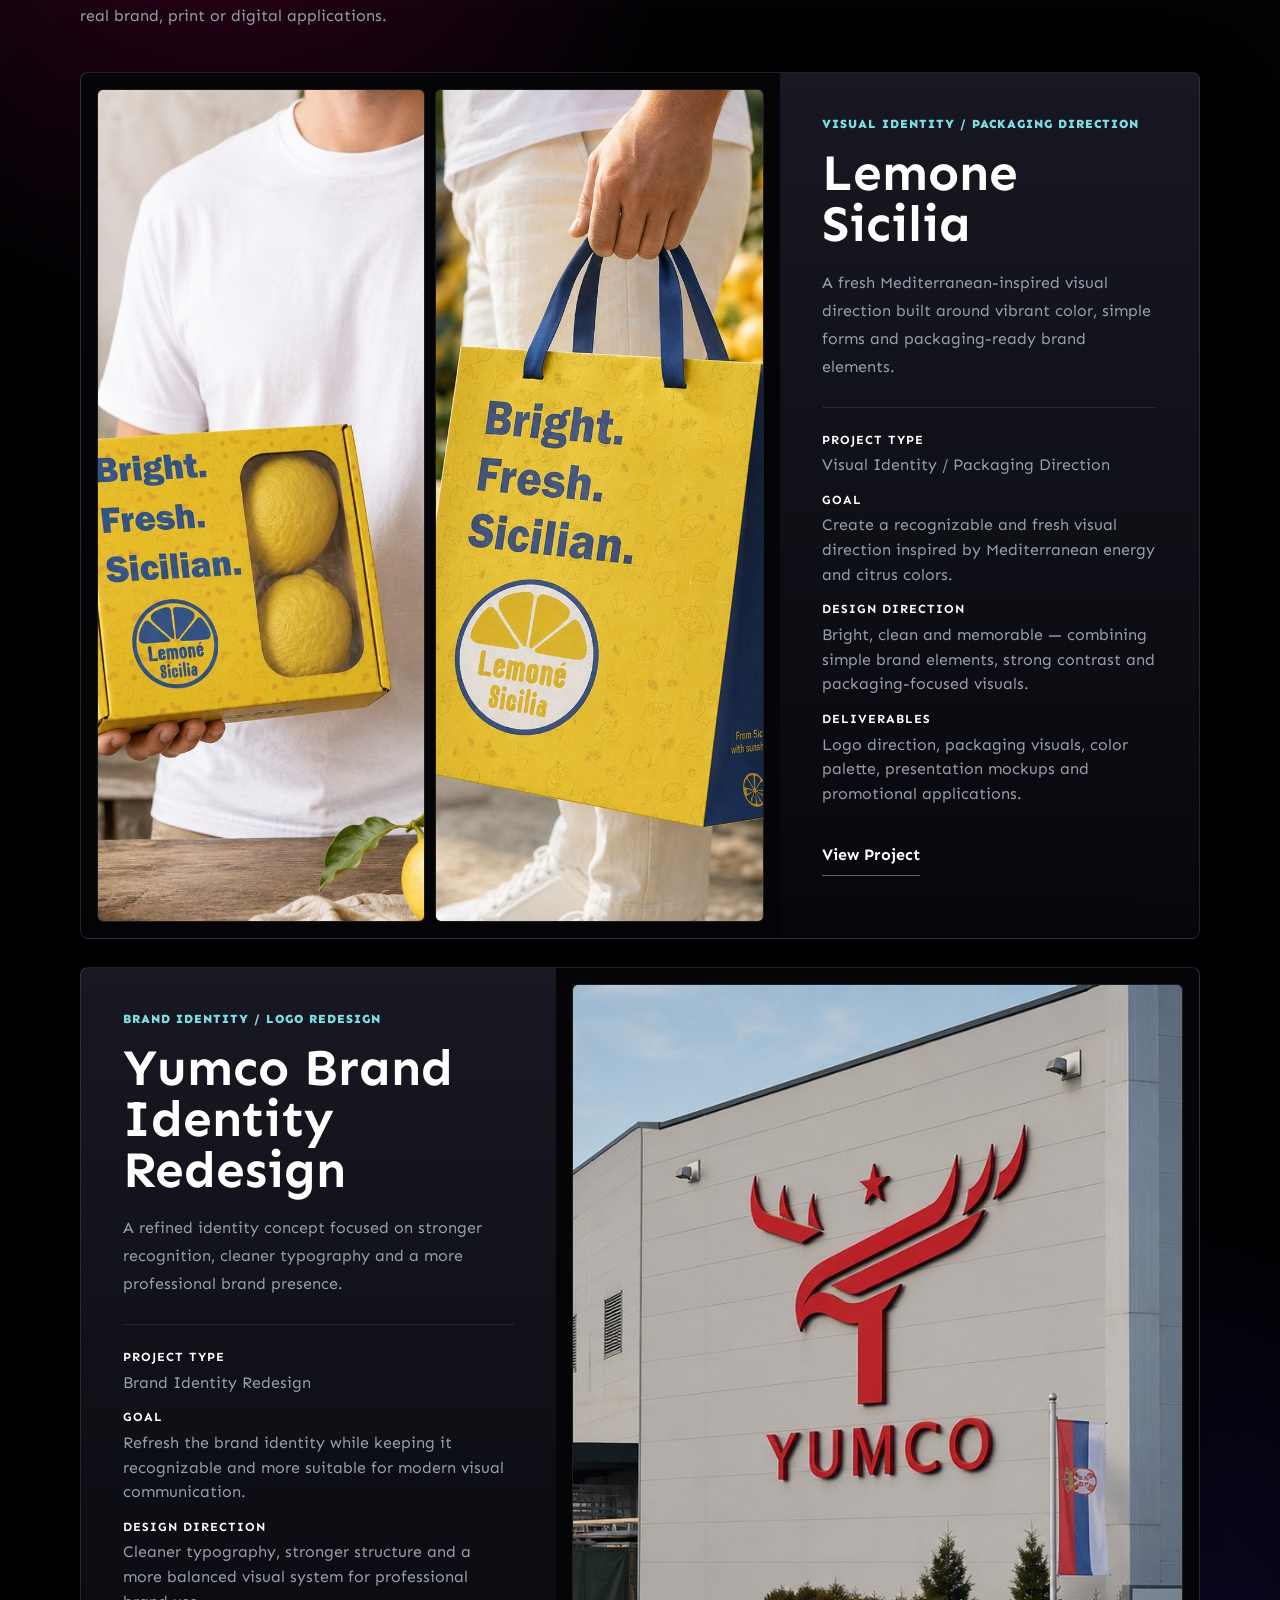
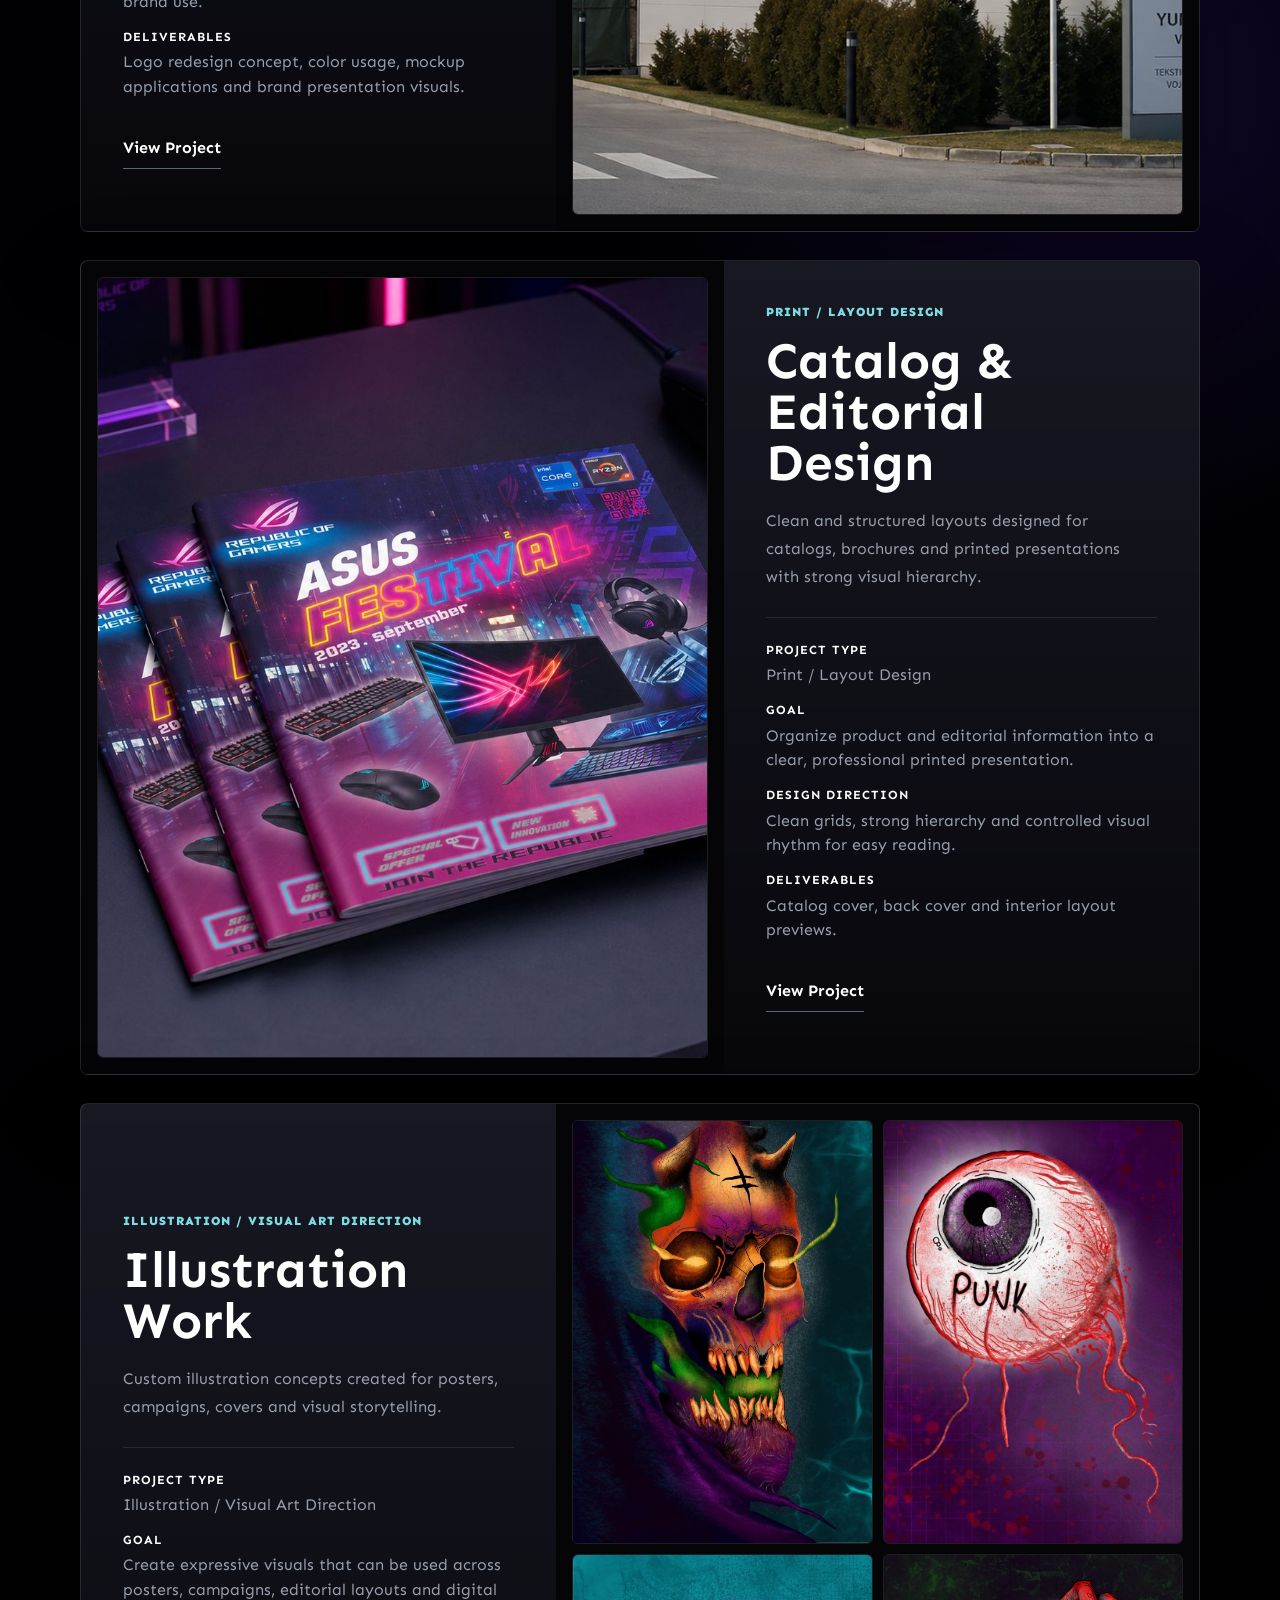
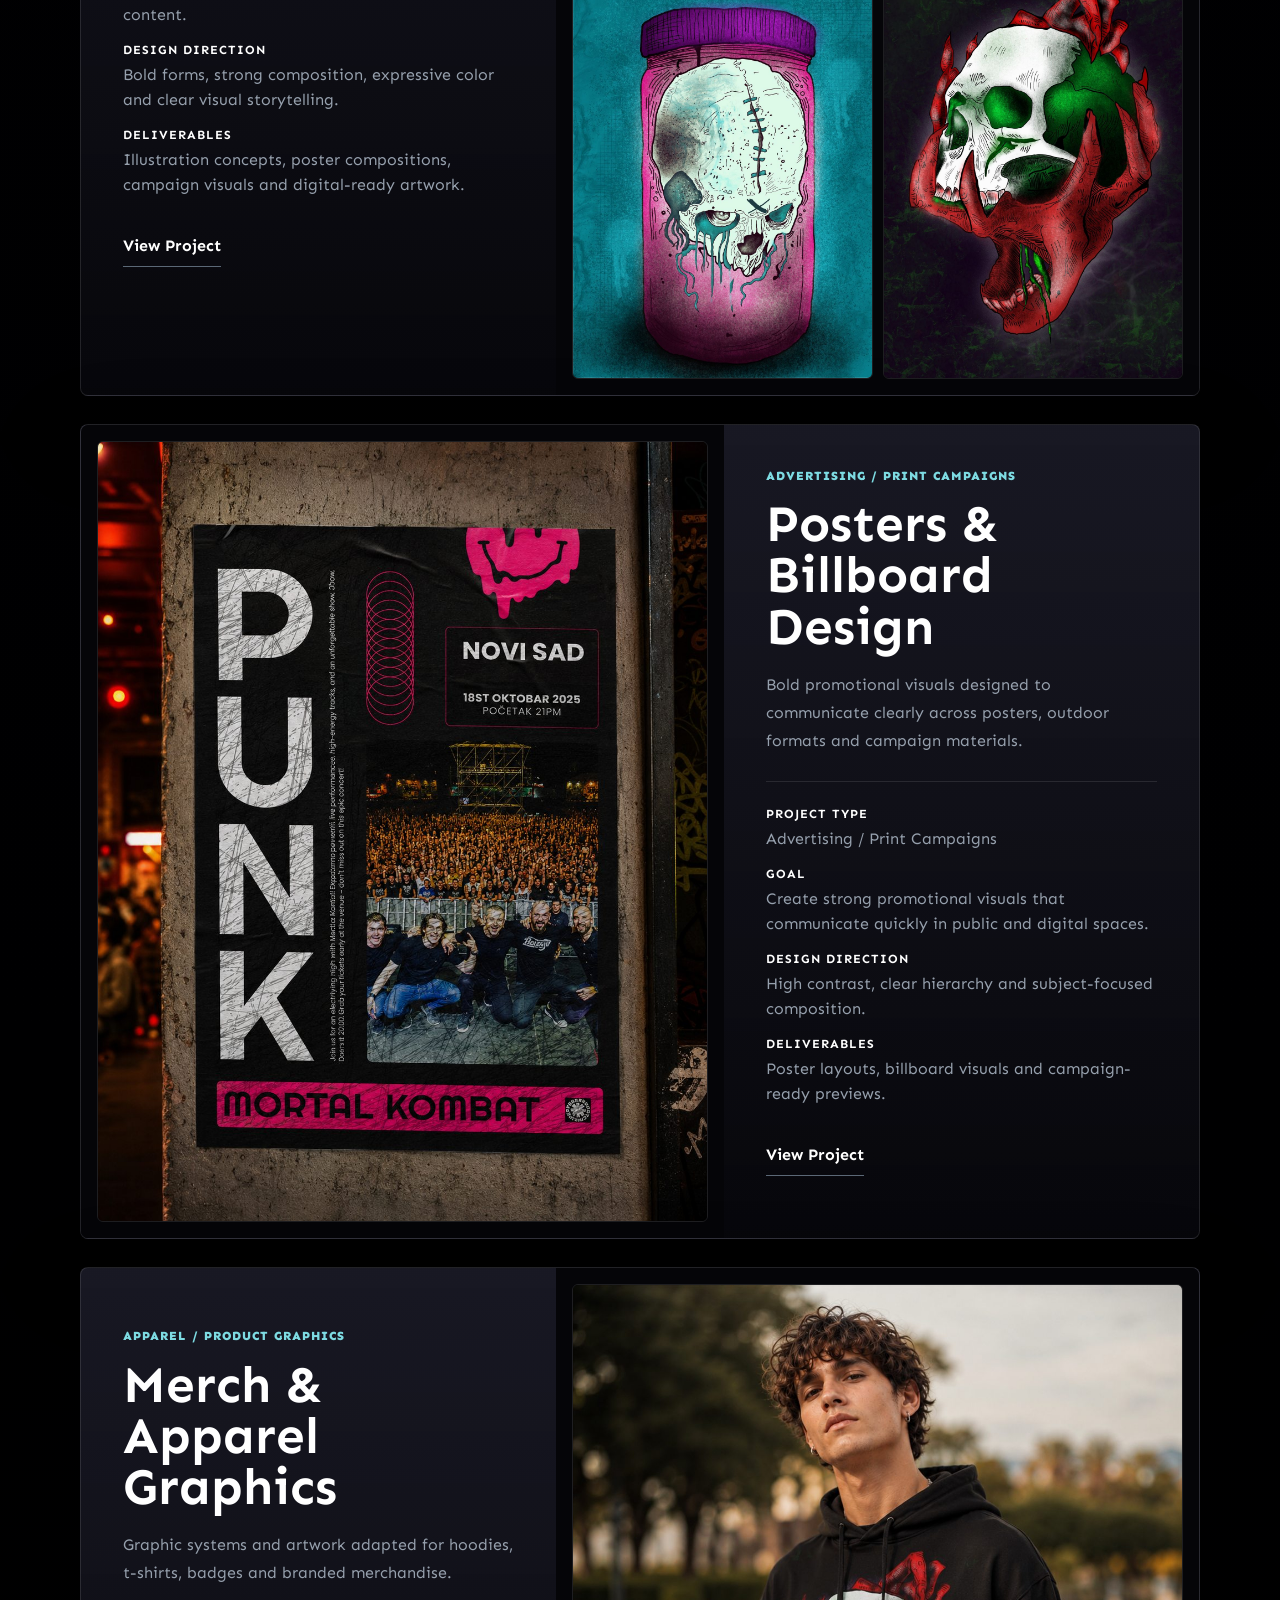
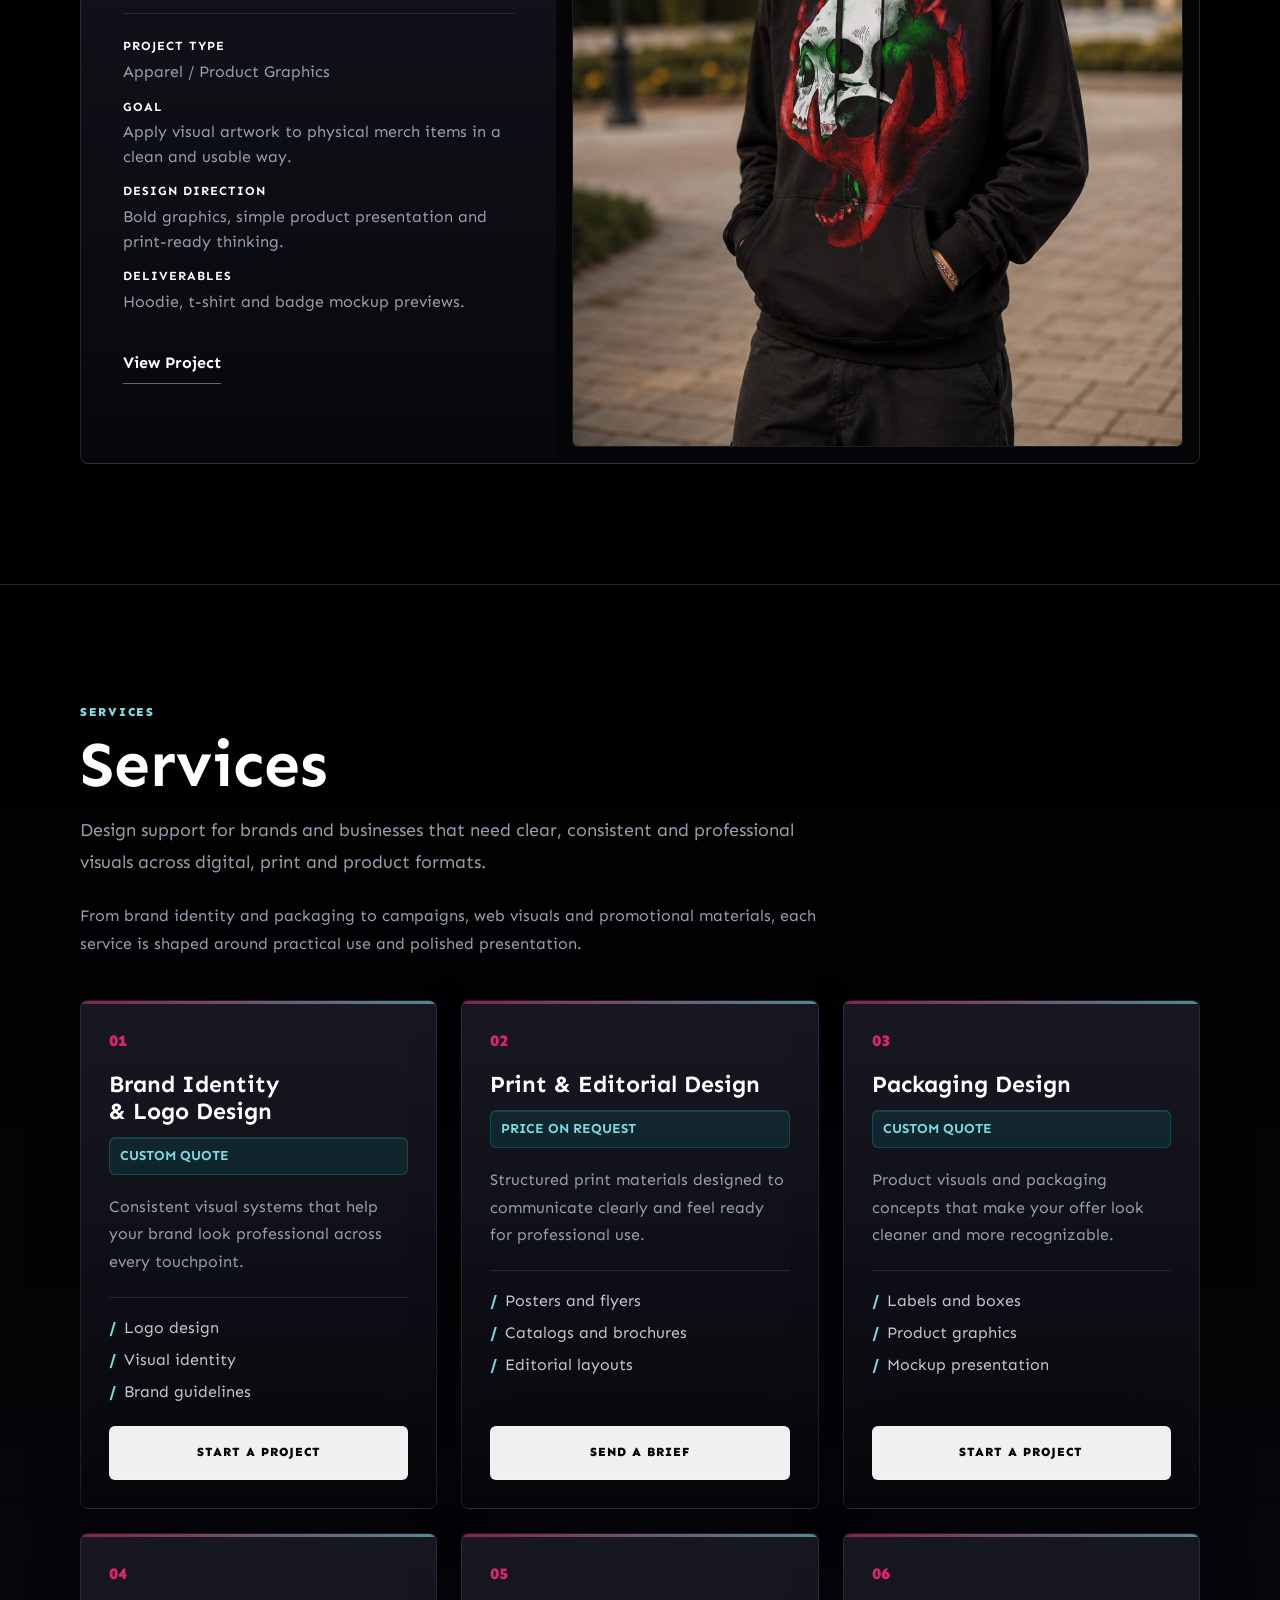
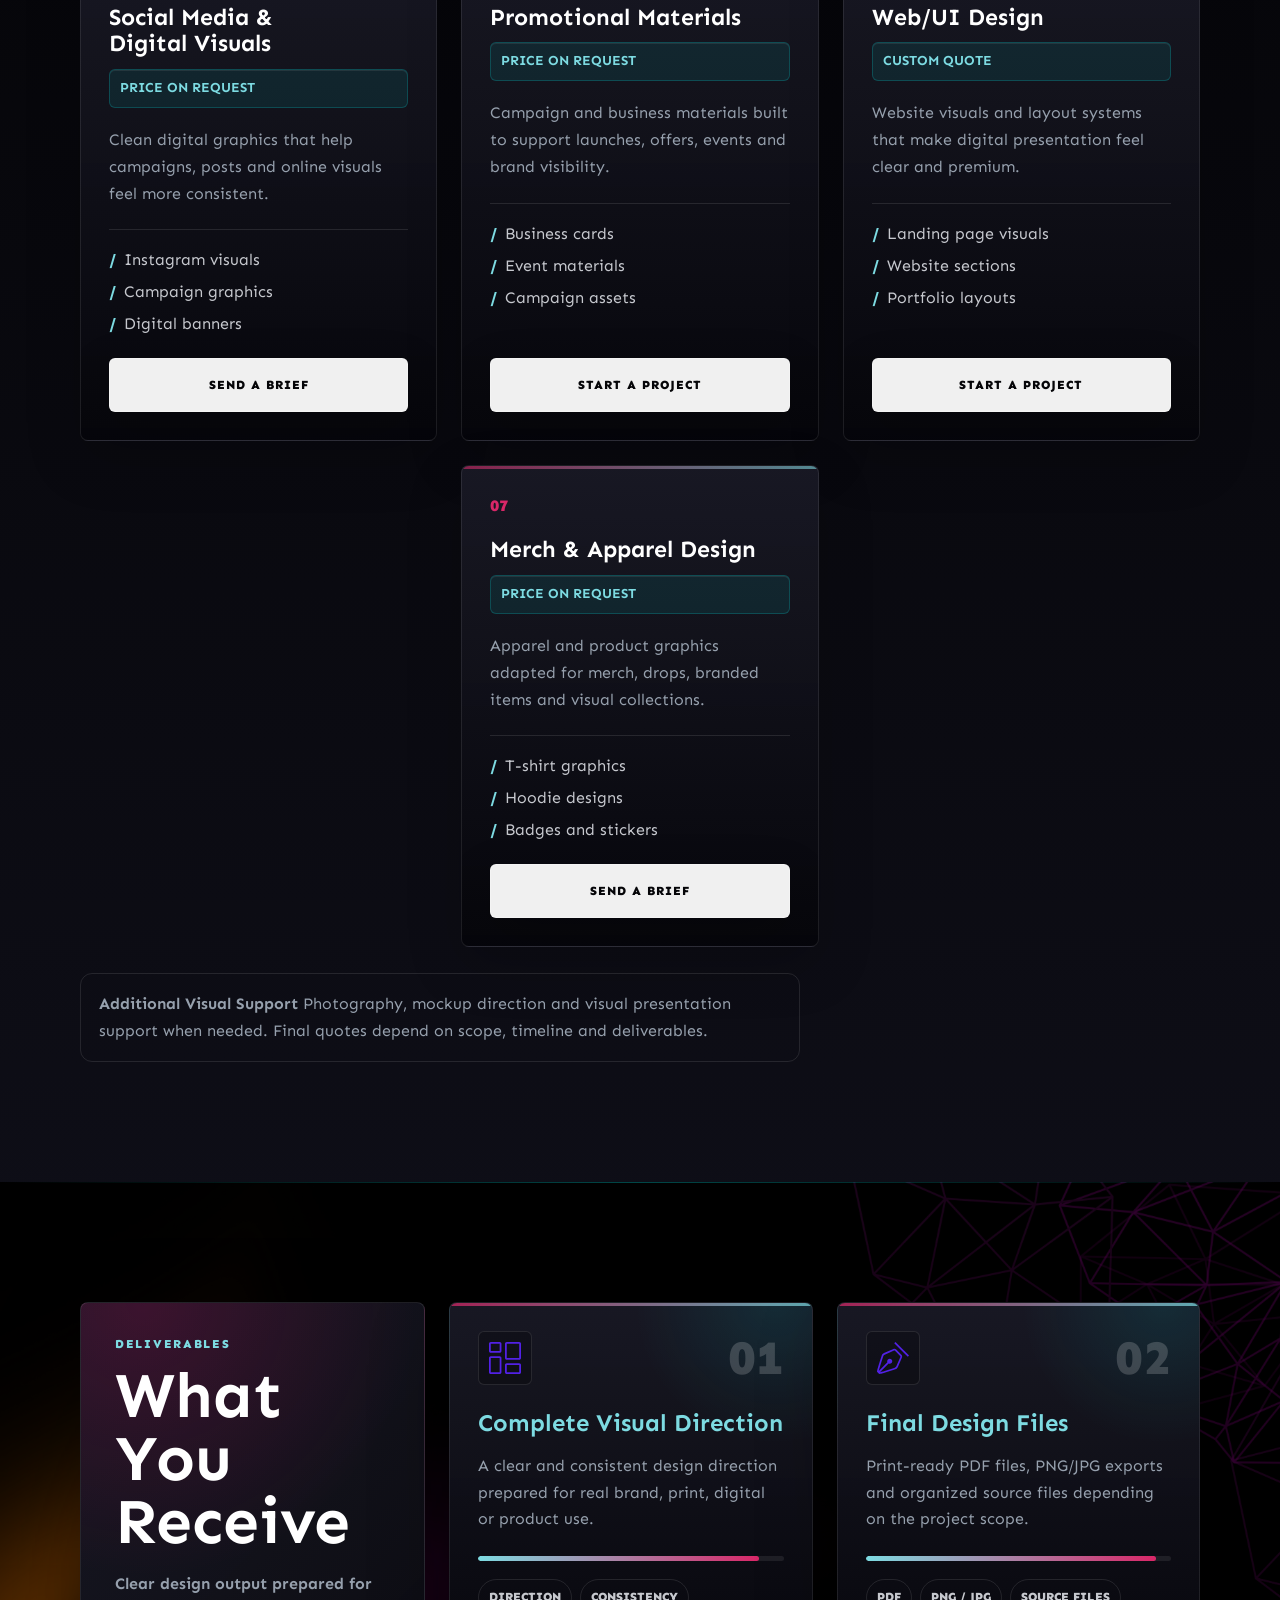
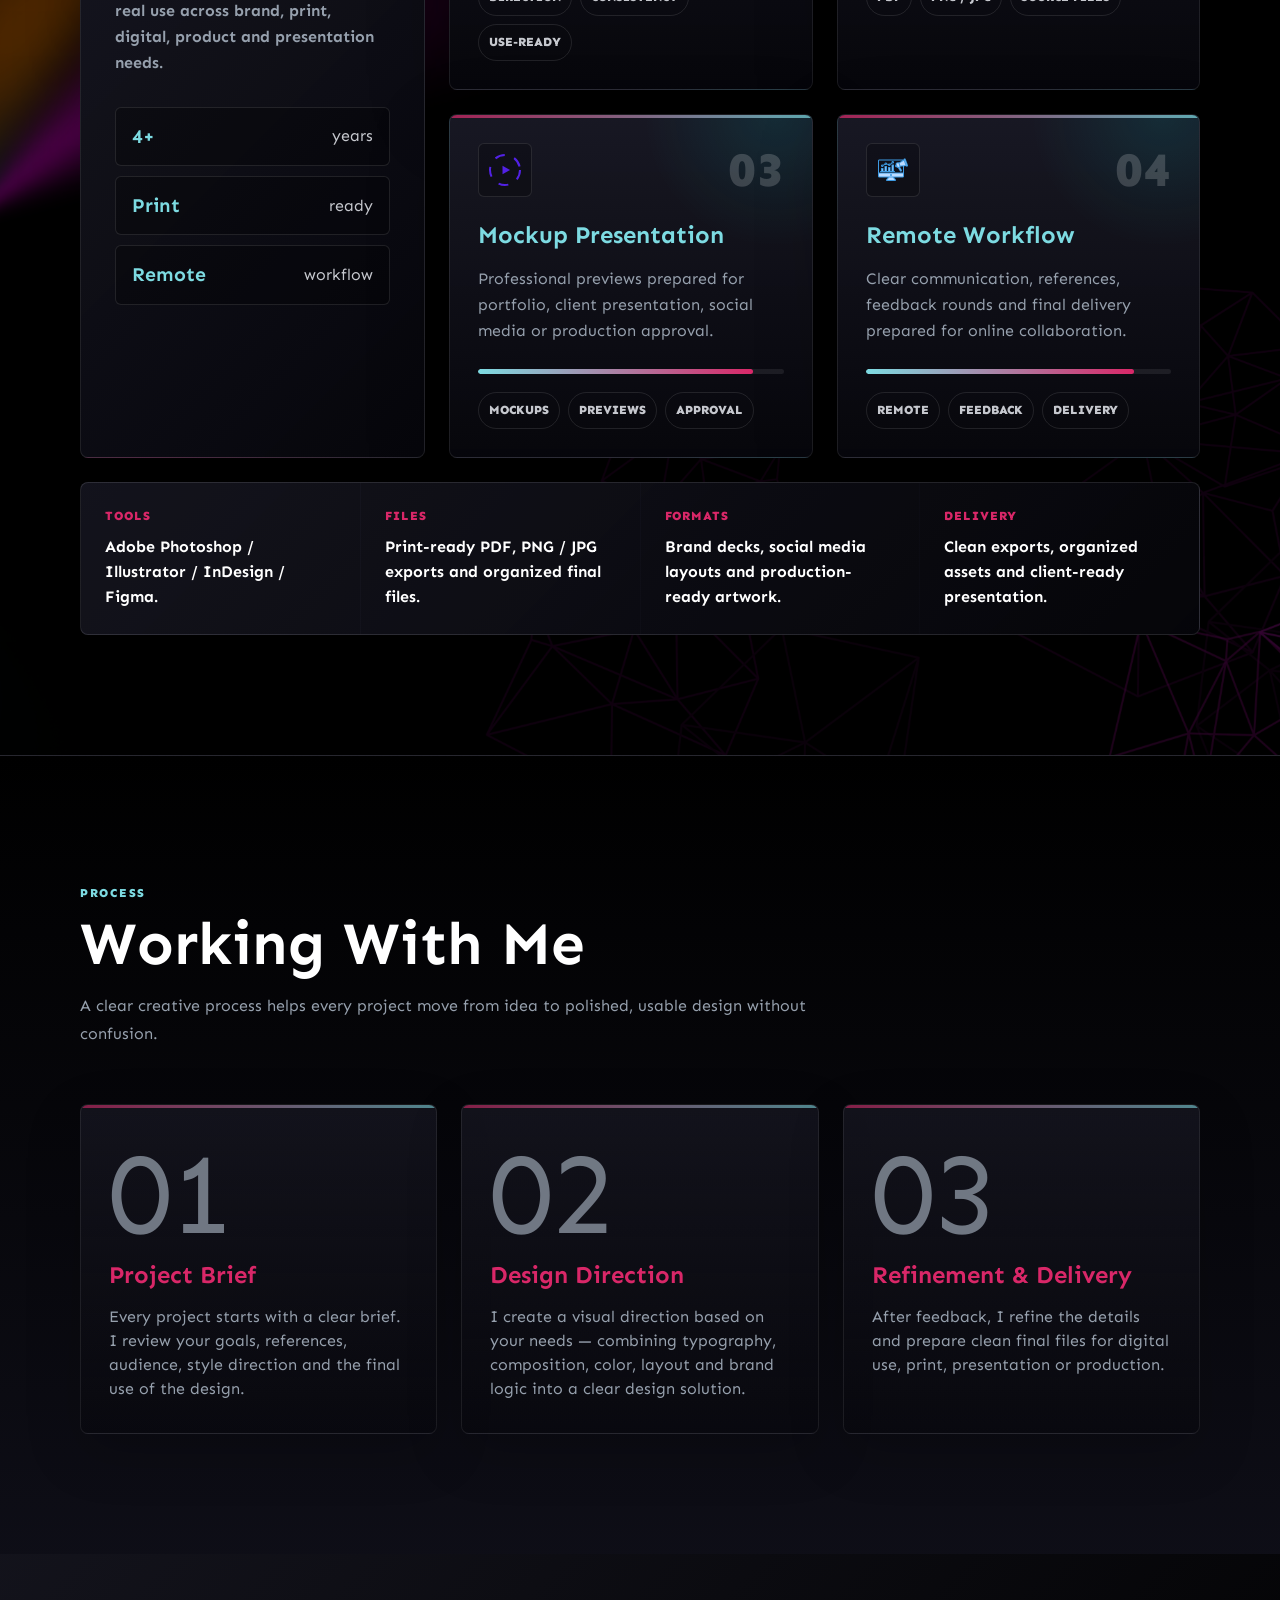
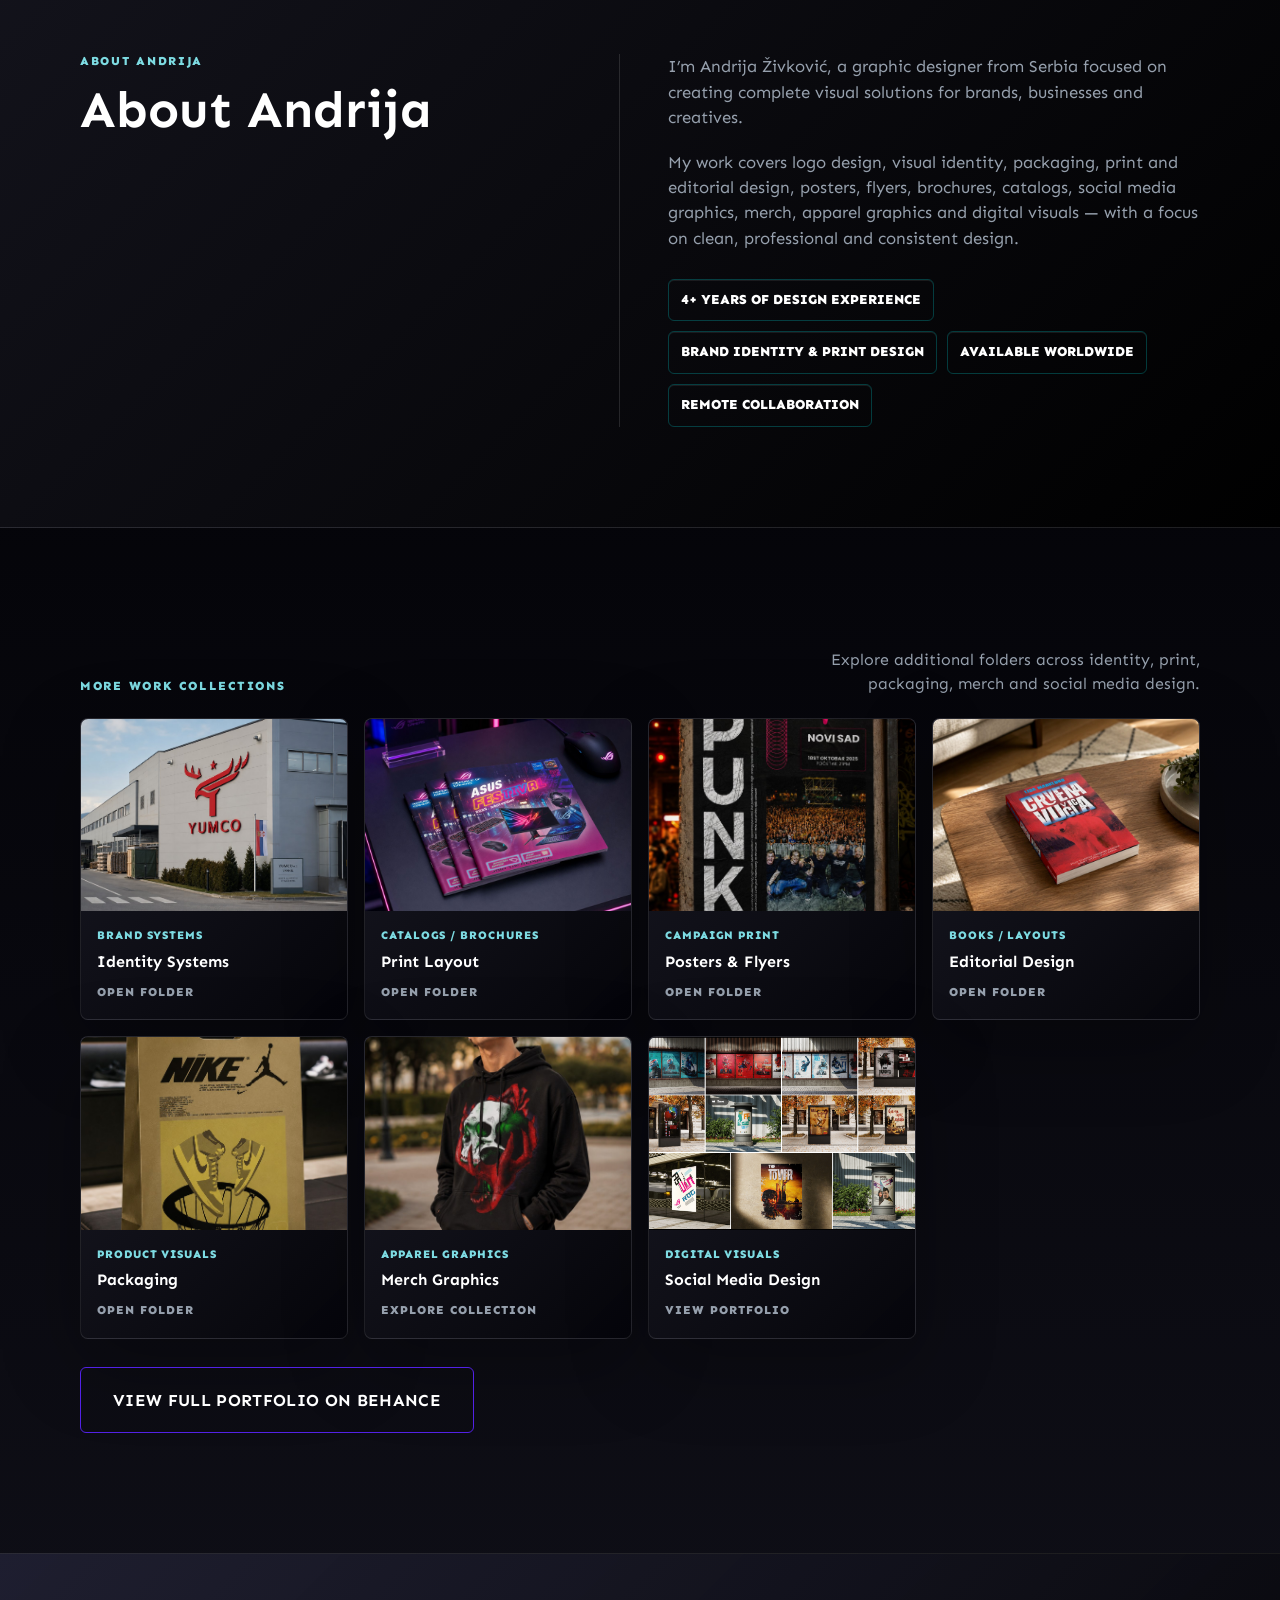
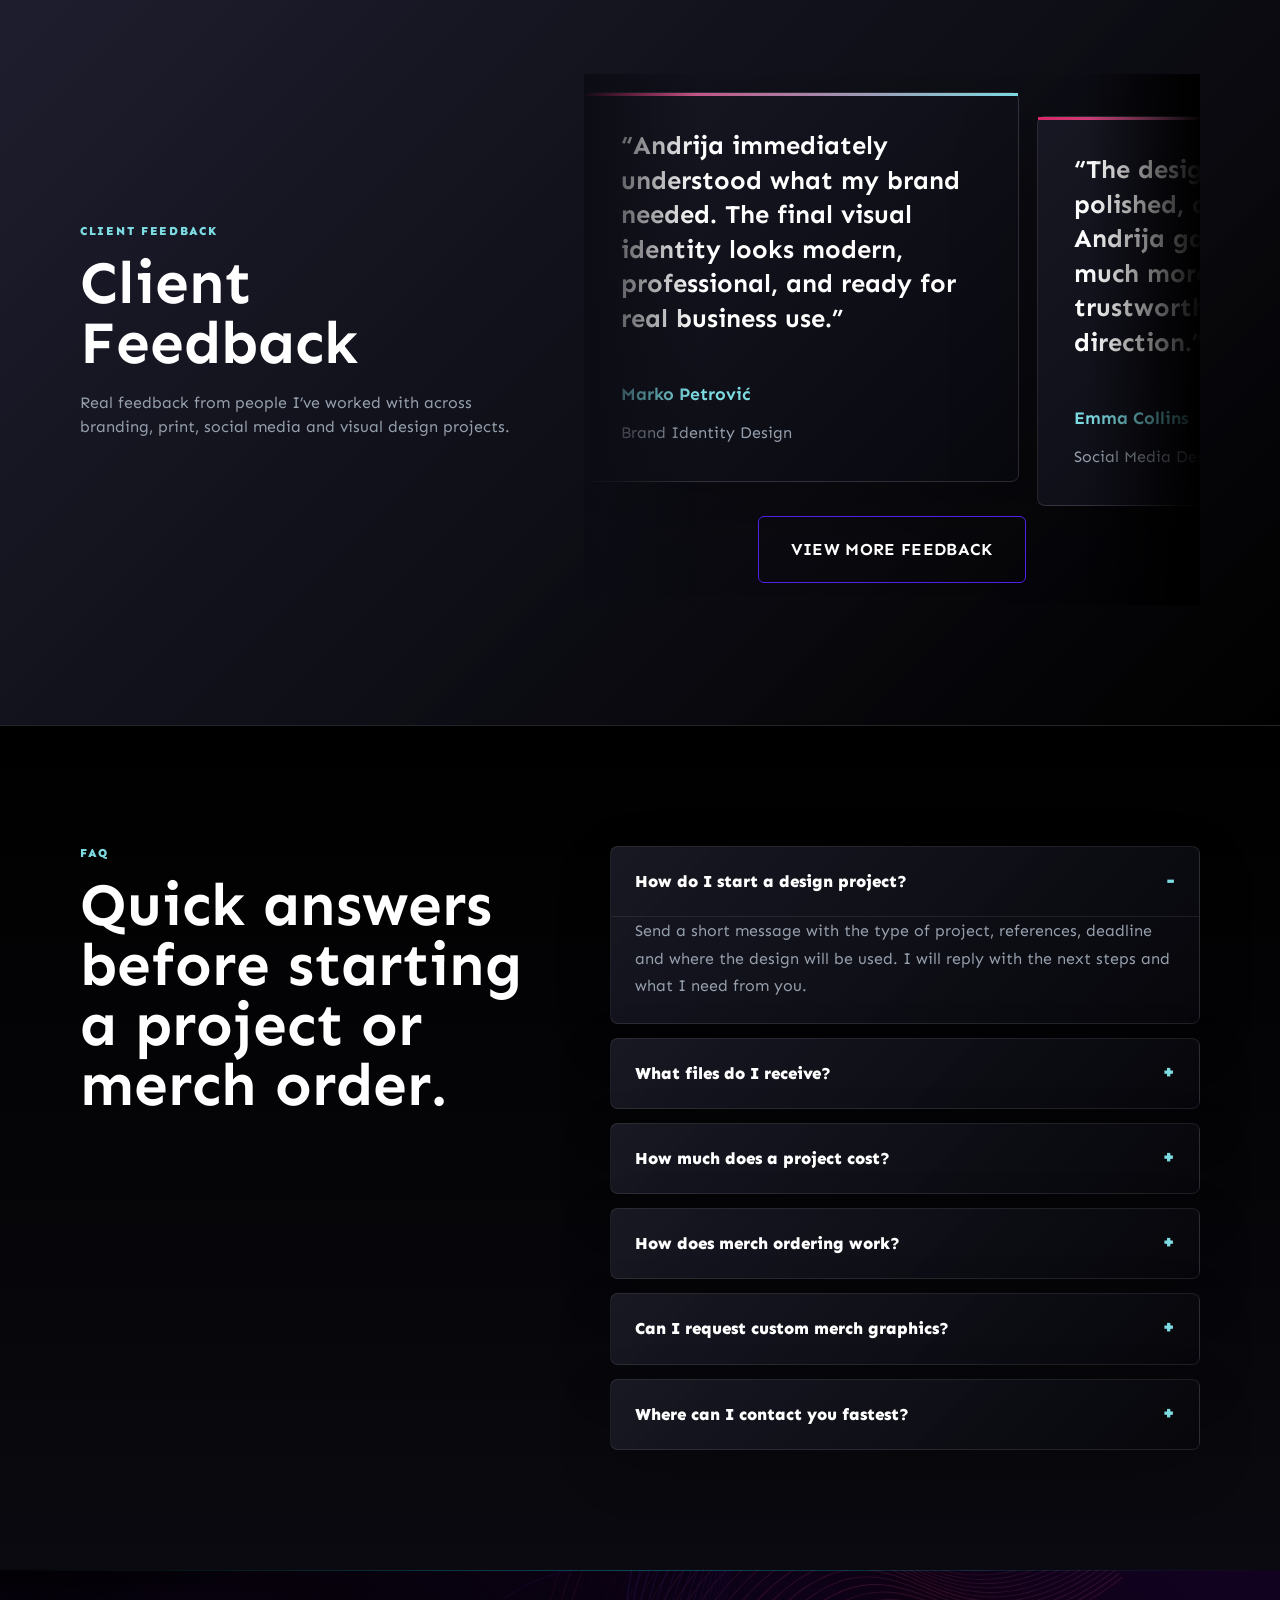
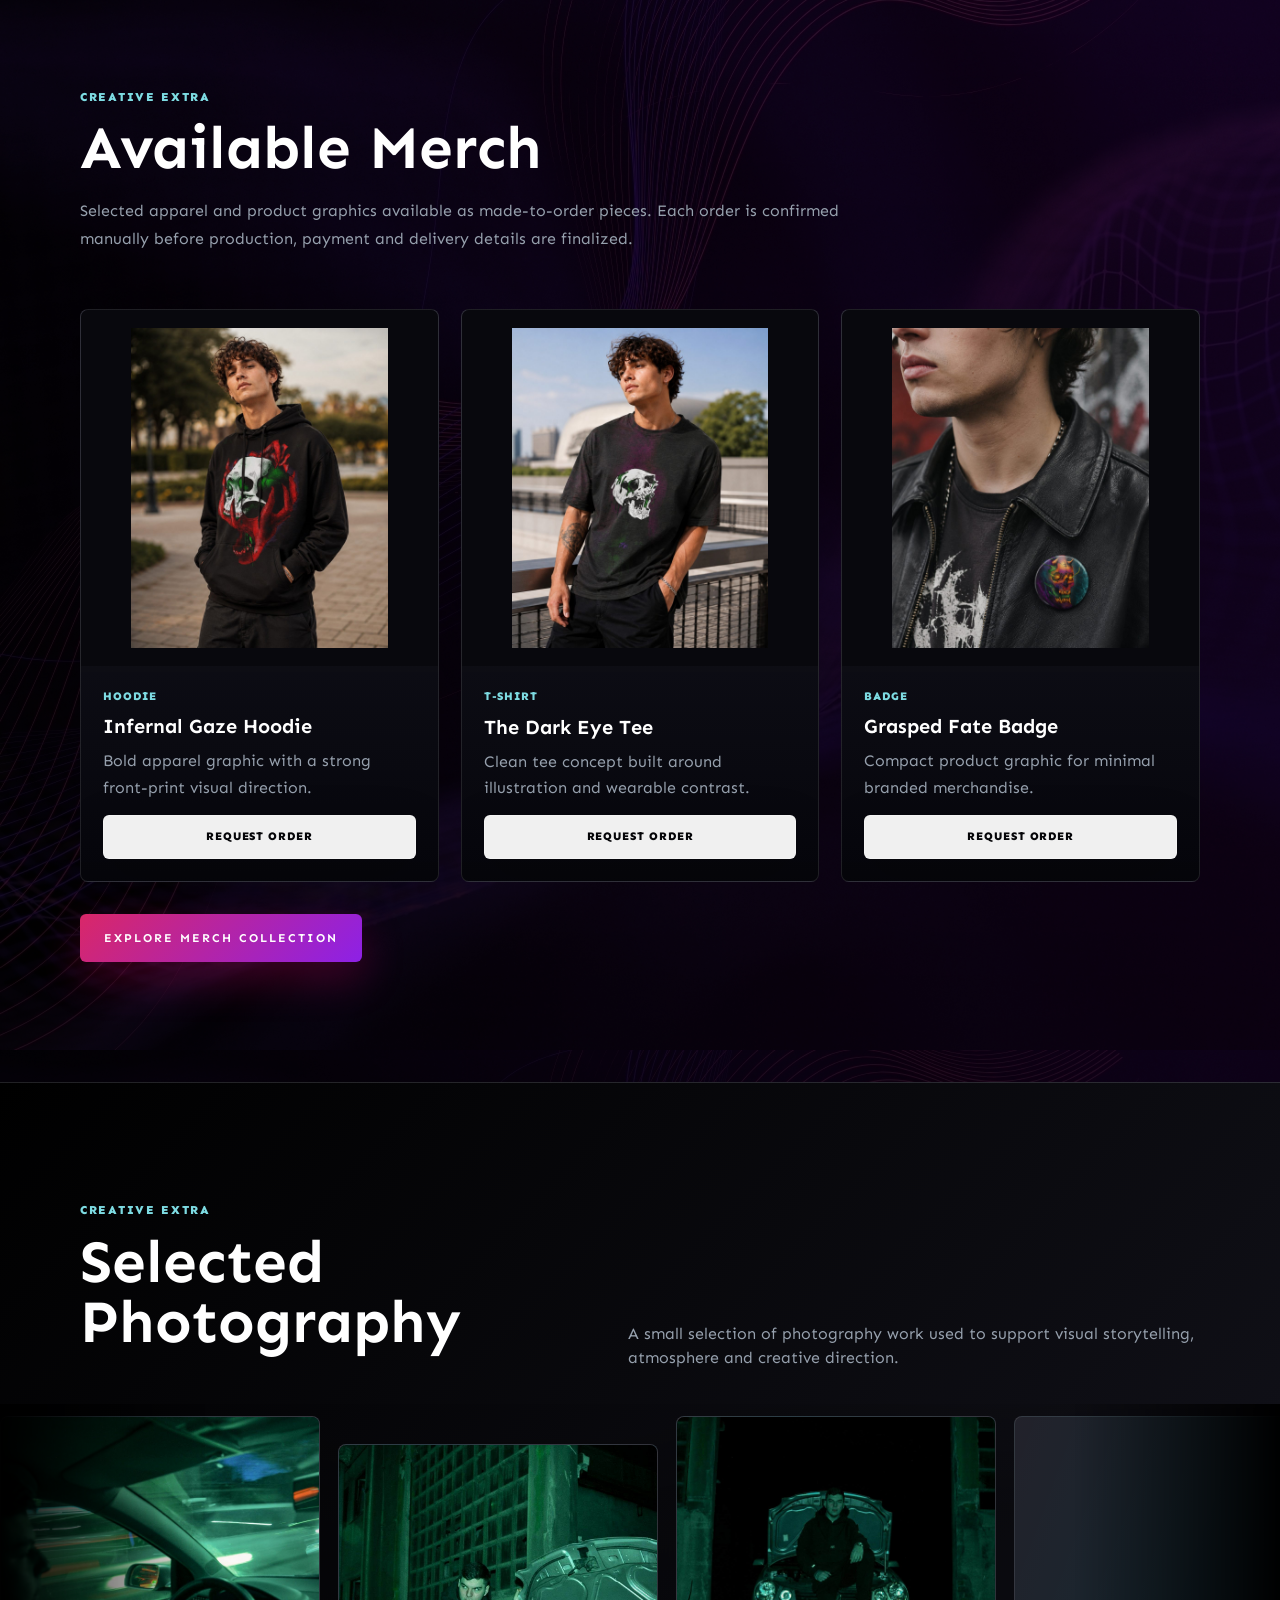
==== commit 8d6f2969: "hugysgyuih hhb" ====
--- a/index.html
+++ b/index.html
@@ -81,12 +81,12 @@
         <div class="copy-panel reveal">
           <div class="availability-pill"><span></span>Available for freelance projects</div>
           <p class="eyebrow">Graphic Designer / Visual Identity Specialist</p>
-          <h1>Strategic visual identities for brands that want to look more professional.</h1>
-          <p>I help brands and businesses build a complete visual presence through logo design, brand identity, packaging, print materials, editorial layouts, social media graphics, merch design and digital visuals.</p>
+          <h1>Full-service graphic design for brands that need a stronger visual presence.</h1>
+          <p>I help brands and businesses build a complete visual presence through branding, visual identity, logo design, packaging, print design, editorial layouts, social media visuals, merch and apparel graphics, posters, flyers, brochures, catalogs, web/UI design and promotional materials.</p>
           <p class="hero-support">Based in Serbia — working remotely with clients worldwide.</p>
           <div class="hero-actions">
             <a class="button hot" href="#contact">Start a Project</a>
-            <a class="button outline" href="#work">View Selected Work</a>
+            <a class="button outline" href="#work">View Work</a>
           </div>
           <form class="quick-inquiry-form" data-quick-inquiry-form data-contact-endpoint="/api/contact">
             <p>Tell me what you need and I’ll reply with the next steps.</p>
@@ -107,7 +107,7 @@
                 </select>
               </label>
             </div>
-            <button class="button form-button" type="submit">Send Quick Inquiry</button>
+            <button class="button form-button" type="submit">Send a Brief</button>
             <span class="form-note" data-quick-inquiry-note aria-live="polite"></span>
           </form>
           <div class="hero-stats" aria-label="Portfolio highlights">
@@ -243,81 +243,93 @@
         <div class="section-heading reveal">
           <p class="overline">SERVICES</p>
           <h2>Services</h2>
-          <p class="section-lead">Full-service graphic design support for brands, businesses and creatives who need professional visuals across digital, print and product formats.</p>
-          <p class="portfolio-value">From logo systems to printed materials, packaging, social campaigns, web visuals and merch graphics, each service is shaped around practical use and clean presentation.</p>
+          <p class="section-lead">Design support for brands and businesses that need clear, consistent and professional visuals across digital, print and product formats.</p>
+          <p class="portfolio-value">From brand identity and packaging to campaigns, web visuals and promotional materials, each service is shaped around practical use and polished presentation.</p>
         </div>
         <div class="service-grid">
           <article class="service-card reveal">
             <span>01</span>
             <h3>Brand Identity &amp; Logo Design</h3>
             <strong class="service-price">Custom quote</strong>
-            <p>Logo design, visual identity, brand guidelines, typography, color systems and brand presentation.</p>
+            <p>Consistent visual systems that help your brand look professional across every touchpoint.</p>
             <ul>
               <li>Logo design</li>
               <li>Visual identity</li>
               <li>Brand guidelines</li>
             </ul>
-            <a class="button service-button" href="#contact">Request a Custom Quote</a>
+            <a class="button service-button" href="#contact">Start a Project</a>
           </article>
           <article class="service-card reveal">
             <span>02</span>
             <h3>Print &amp; Editorial Design</h3>
             <strong class="service-price">Price on request</strong>
-            <p>Posters, flyers, brochures, catalogs, magazines, monographs, business cards and other print-ready materials.</p>
+            <p>Structured print materials designed to communicate clearly and feel ready for professional use.</p>
             <ul>
               <li>Posters and flyers</li>
               <li>Catalogs and brochures</li>
               <li>Editorial layouts</li>
             </ul>
-            <a class="button service-button" href="#contact">Start a Project</a>
+            <a class="button service-button" href="#contact">Send a Brief</a>
           </article>
           <article class="service-card reveal">
             <span>03</span>
-            <h3>Packaging &amp; Product Design</h3>
+            <h3>Packaging Design</h3>
             <strong class="service-price">Custom quote</strong>
-            <p>Packaging concepts, labels, boxes, product graphics, mockups and presentation visuals.</p>
+            <p>Product visuals and packaging concepts that make your offer look cleaner and more recognizable.</p>
             <ul>
               <li>Labels and boxes</li>
               <li>Product graphics</li>
               <li>Mockup presentation</li>
             </ul>
-            <a class="button service-button" href="#contact">Discuss a Project</a>
+            <a class="button service-button" href="#contact">Start a Project</a>
           </article>
           <article class="service-card reveal">
             <span>04</span>
-            <h3>Social Media &amp; Digital Graphics</h3>
+            <h3>Social Media &amp; Digital Visuals</h3>
             <strong class="service-price">Price on request</strong>
-            <p>Instagram posts, story designs, campaign visuals, digital banners, web graphics and promotional content.</p>
+            <p>Clean digital graphics that help campaigns, posts and online visuals feel more consistent.</p>
             <ul>
               <li>Instagram visuals</li>
               <li>Campaign graphics</li>
               <li>Digital banners</li>
             </ul>
-            <a class="button service-button" href="#contact">Request a Custom Quote</a>
+            <a class="button service-button" href="#contact">Send a Brief</a>
           </article>
           <article class="service-card reveal">
             <span>05</span>
-            <h3>Merch &amp; Apparel Graphics</h3>
+            <h3>Promotional Materials</h3>
             <strong class="service-price">Price on request</strong>
-            <p>T-shirt graphics, hoodie designs, badges, stickers and made-to-order merch visuals.</p>
+            <p>Campaign and business materials built to support launches, offers, events and brand visibility.</p>
             <ul>
-              <li>T-shirt graphics</li>
-              <li>Hoodie designs</li>
-              <li>Badge and sticker visuals</li>
+              <li>Business cards</li>
+              <li>Event materials</li>
+              <li>Campaign assets</li>
             </ul>
-            <a class="button service-button" href="#contact">Discuss a Project</a>
+            <a class="button service-button" href="#contact">Start a Project</a>
           </article>
           <article class="service-card reveal">
             <span>06</span>
-            <h3>Web &amp; UI Visual Design</h3>
+            <h3>Web/UI Design</h3>
             <strong class="service-price">Custom quote</strong>
-            <p>Landing page visuals, website sections, portfolio layouts and clean digital presentation systems.</p>
+            <p>Website visuals and layout systems that make digital presentation feel clear and premium.</p>
             <ul>
               <li>Landing page visuals</li>
               <li>Website sections</li>
               <li>Portfolio layouts</li>
             </ul>
             <a class="button service-button" href="#contact">Start a Project</a>
+          </article>
+          <article class="service-card reveal">
+            <span>07</span>
+            <h3>Merch &amp; Apparel Design</h3>
+            <strong class="service-price">Price on request</strong>
+            <p>Apparel and product graphics adapted for merch, drops, branded items and visual collections.</p>
+            <ul>
+              <li>T-shirt graphics</li>
+              <li>Hoodie designs</li>
+              <li>Badges and stickers</li>
+            </ul>
+            <a class="button service-button" href="#contact">Send a Brief</a>
           </article>
         </div>
         <p class="service-note reveal"><strong>Additional Visual Support</strong> Photography, mockup direction and visual presentation support when needed. Final quotes depend on scope, timeline and deliverables.</p>
@@ -508,7 +520,7 @@
     <section id="merch" class="section merch-section">
       <div class="container">
         <div class="section-heading reveal">
-          <p class="overline">MERCH COLLECTION</p>
+          <p class="overline">CREATIVE EXTRA</p>
           <h2>Available Merch</h2>
           <p>Selected apparel and product graphics available as made-to-order pieces. Each order is confirmed manually before production, payment and delivery details are finalized.</p>
         </div>
@@ -548,7 +560,7 @@
     <section class="section photography-section" aria-label="Photography reel">
       <div class="container photography-heading reveal">
         <div>
-          <p class="overline">PHOTOGRAPHY</p>
+          <p class="overline">CREATIVE EXTRA</p>
           <h2>Selected Photography</h2>
         </div>
         <p>A small selection of photography work used to support visual storytelling, atmosphere and creative direction.</p>
--- a/styles.css
+++ b/styles.css
@@ -1927,6 +1927,10 @@
   transform: translateY(-6px);
 }
 
+.service-card:last-child {
+  grid-column: 2;
+}
+
 .service-card span {
   color: var(--magenta);
   display: block;
@@ -4214,6 +4218,10 @@
 
   .service-grid {
     grid-template-columns: 1fr 1fr;
+  }
+
+  .service-card:last-child {
+    grid-column: auto;
   }
 
   .merch-category__head {
@@ -5276,19 +5284,19 @@
   order: 7;
 }
 
+.feedback-section {
+  order: 8;
+}
+
+.faq-section {
+  order: 9;
+}
+
 .merch-section {
-  order: 8;
+  order: 10;
 }
 
 .photography-section {
-  order: 9;
-}
-
-.feedback-section {
-  order: 10;
-}
-
-.faq-section {
   order: 11;
 }
 
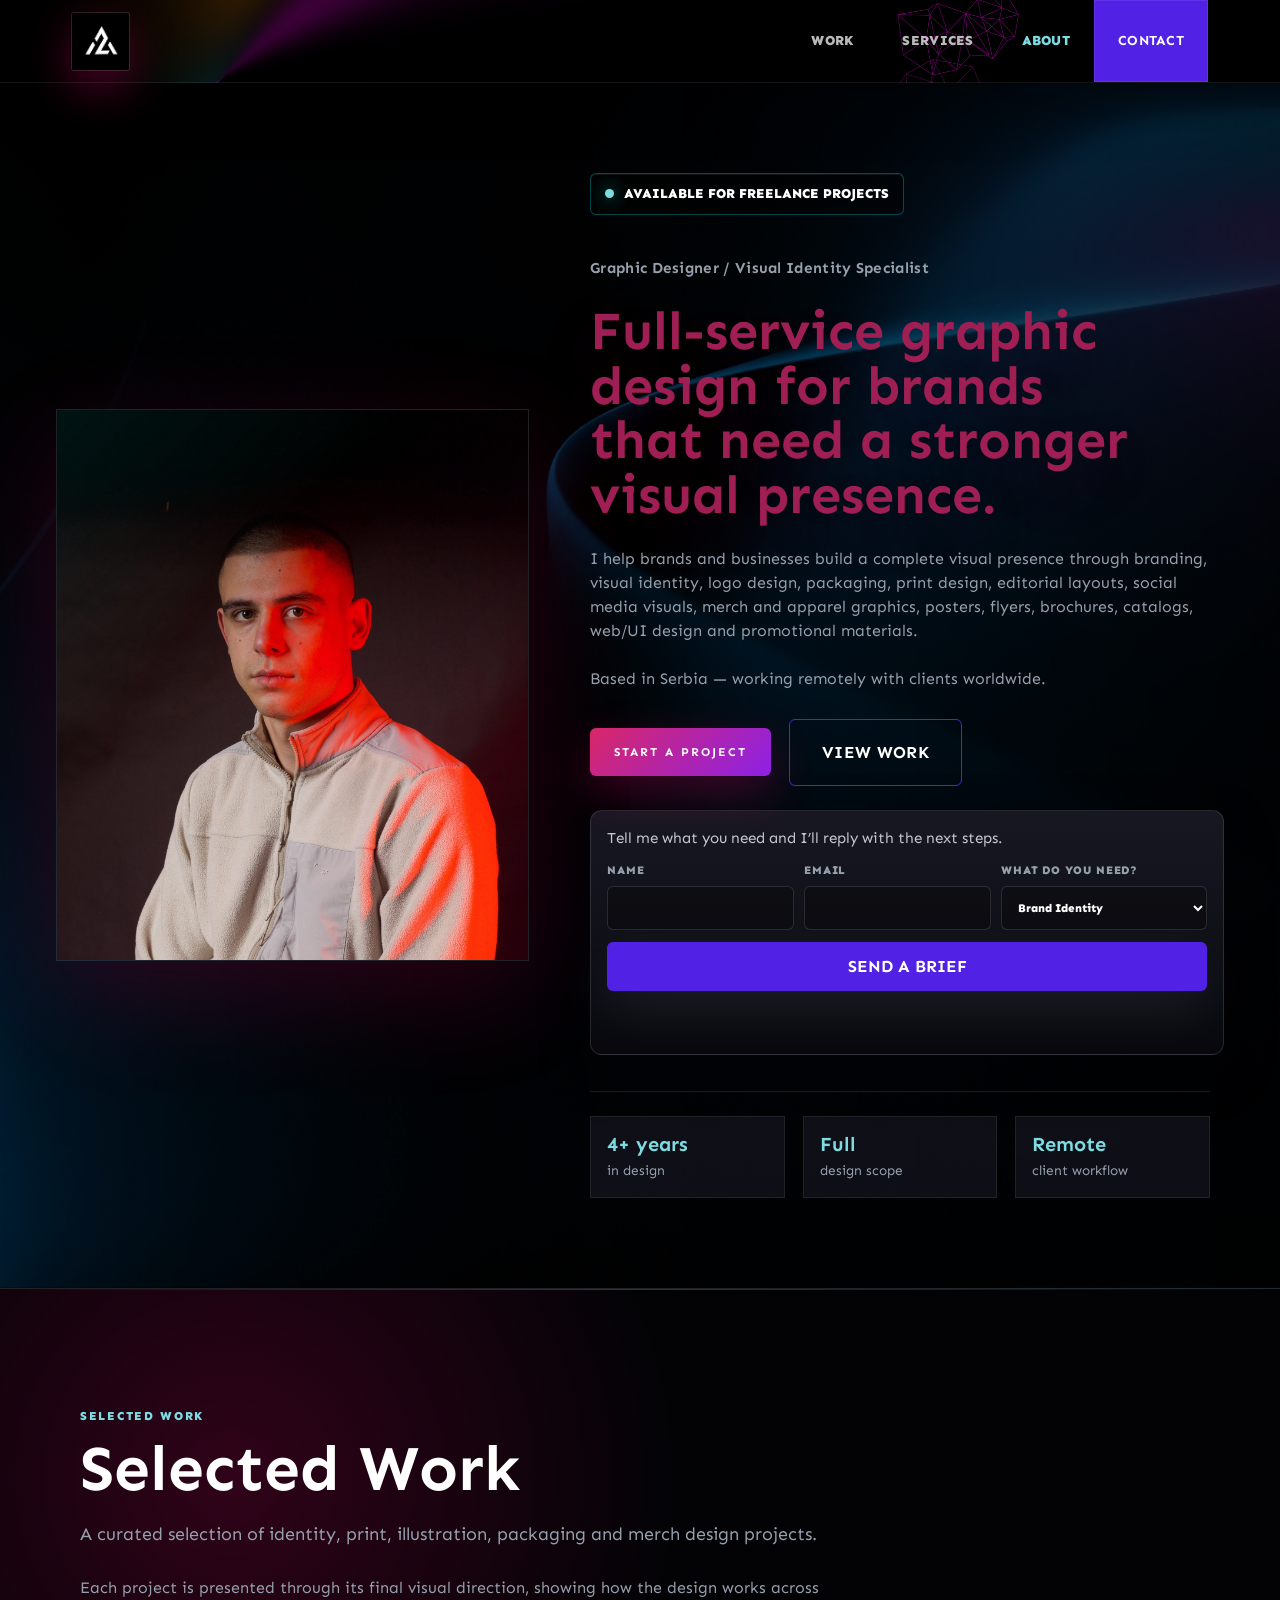
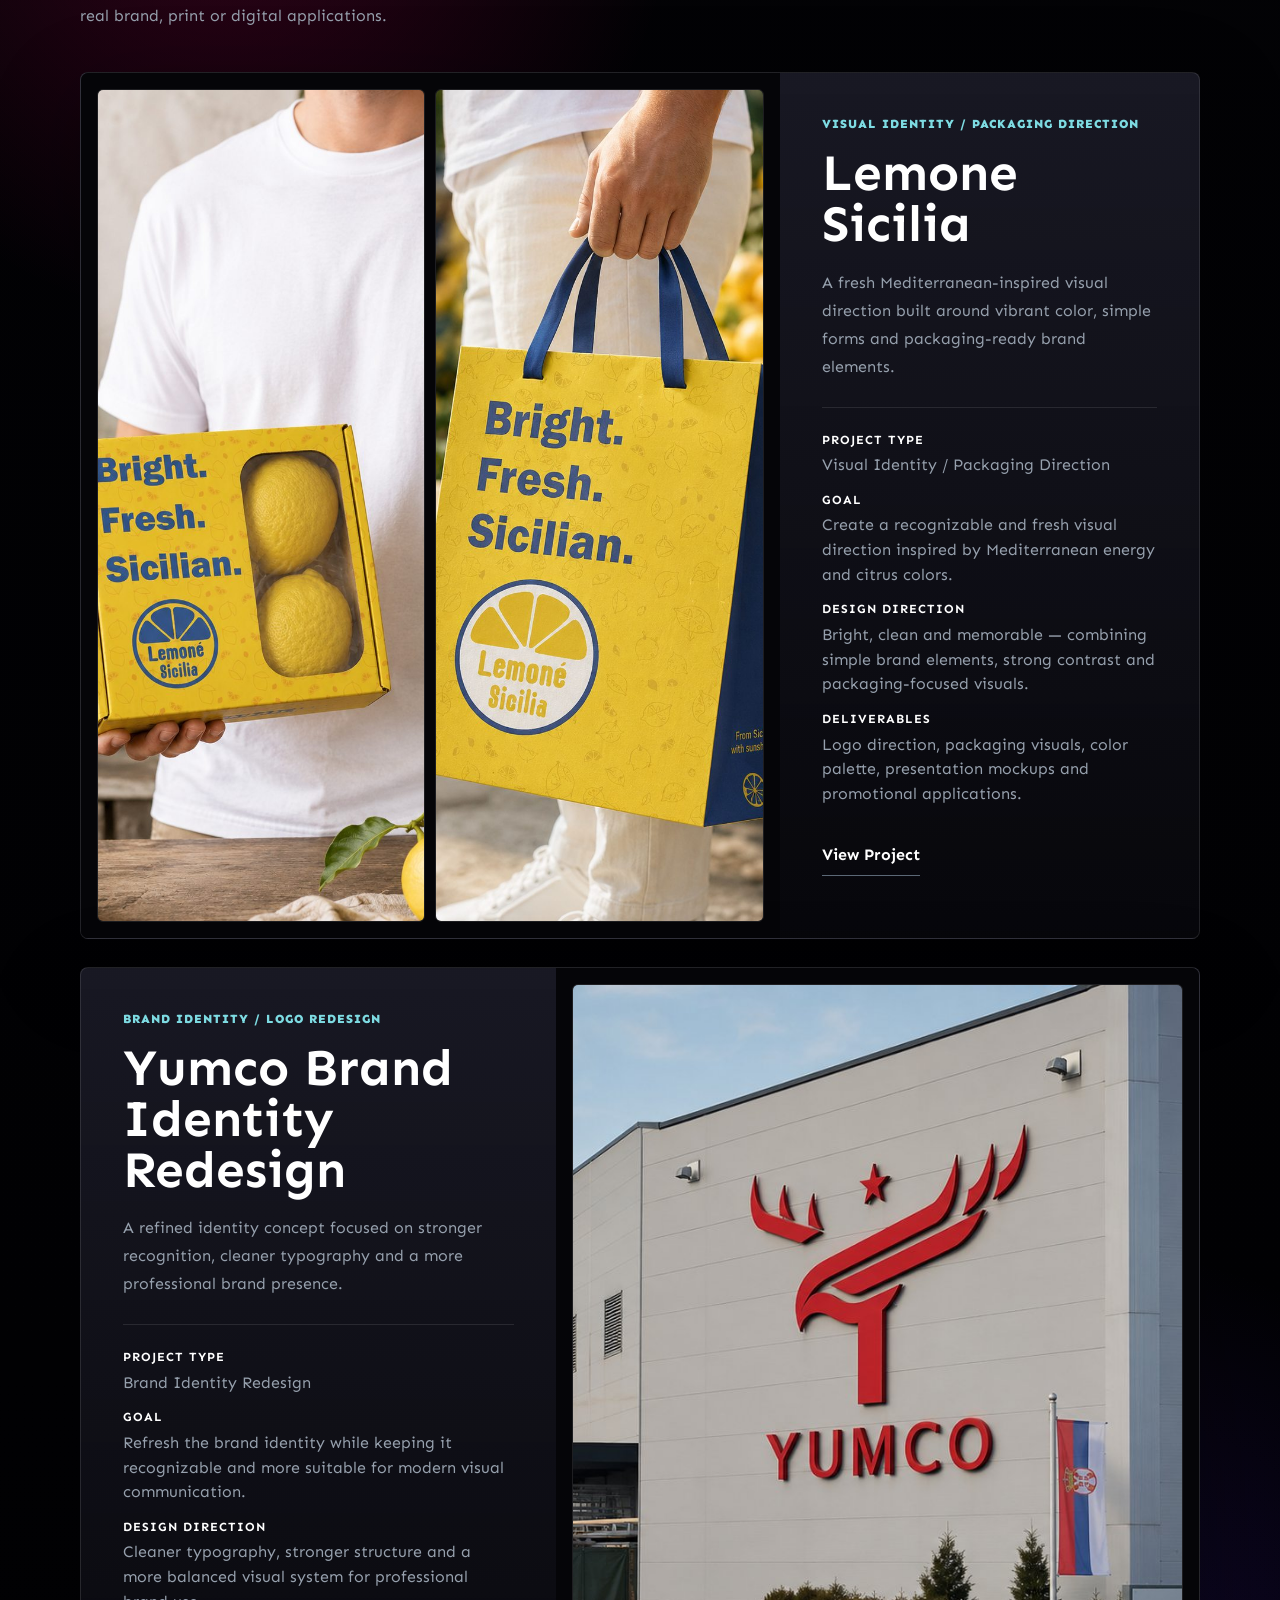
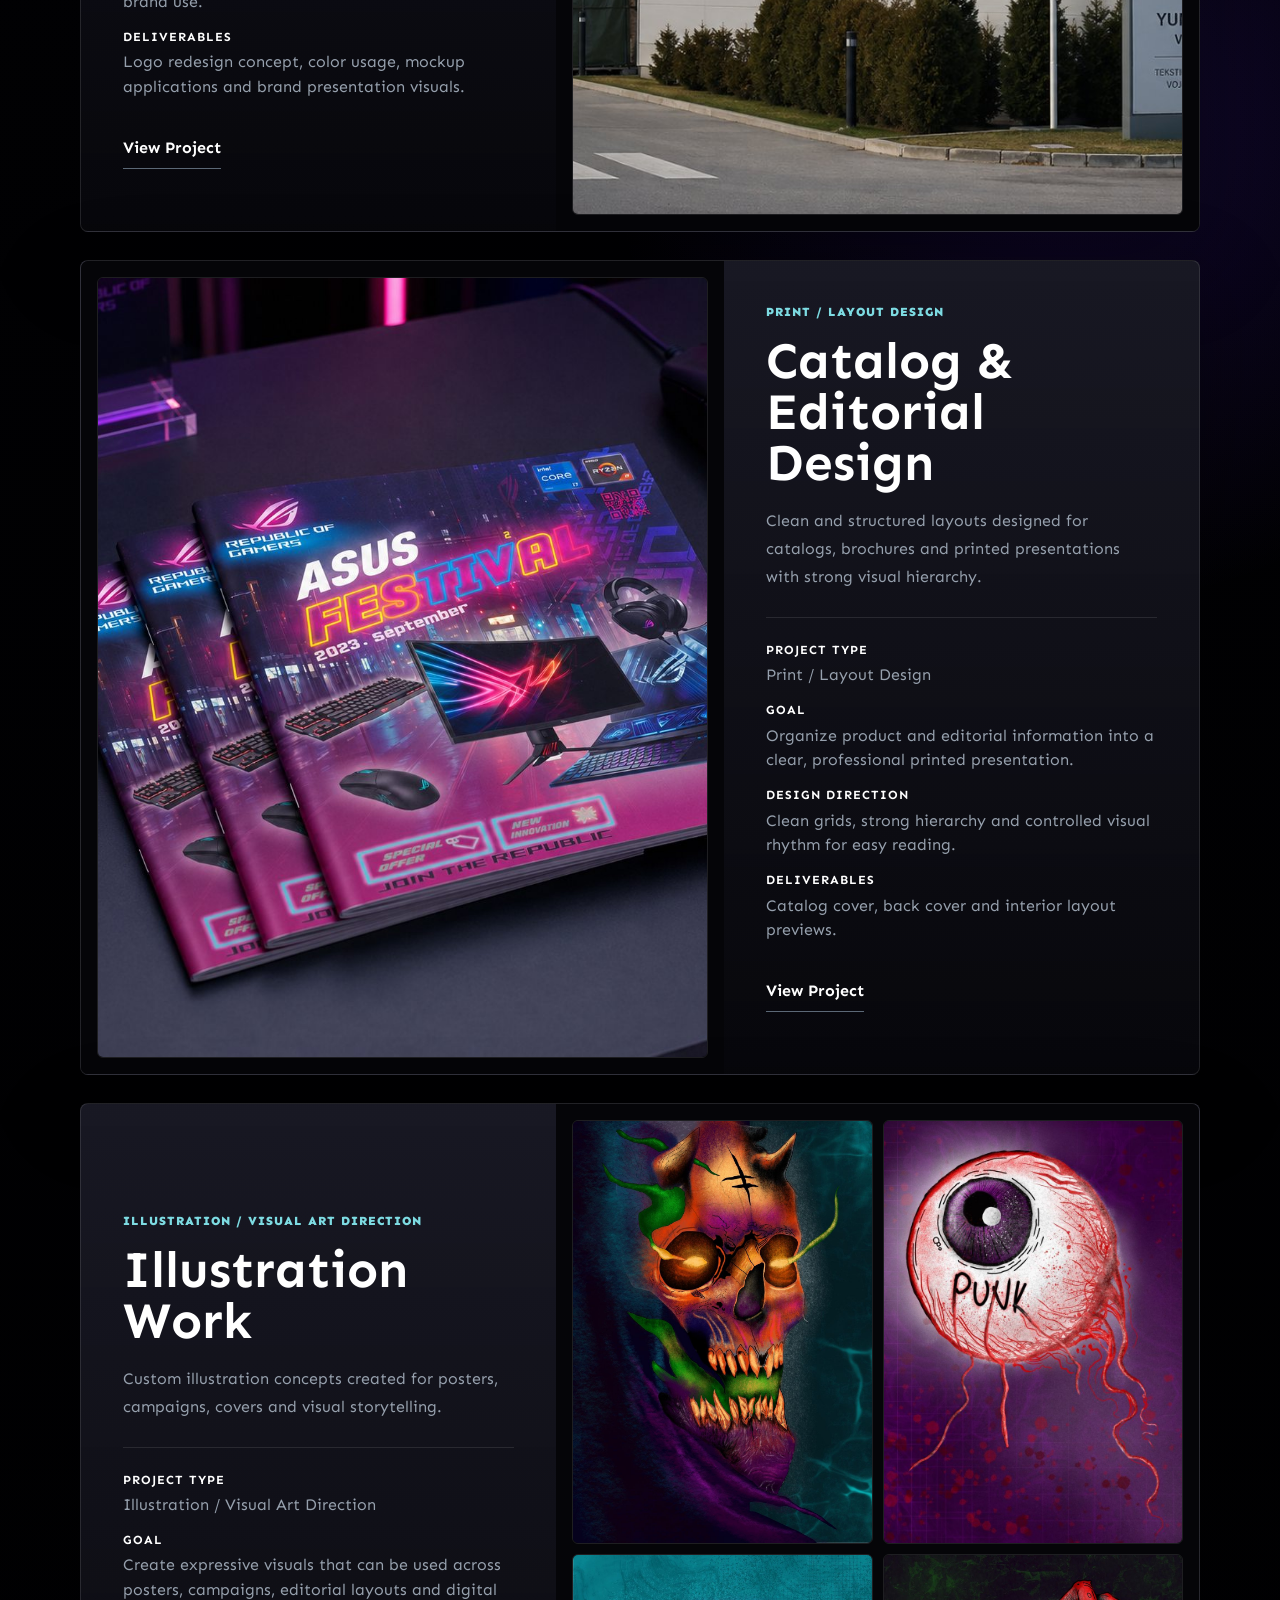
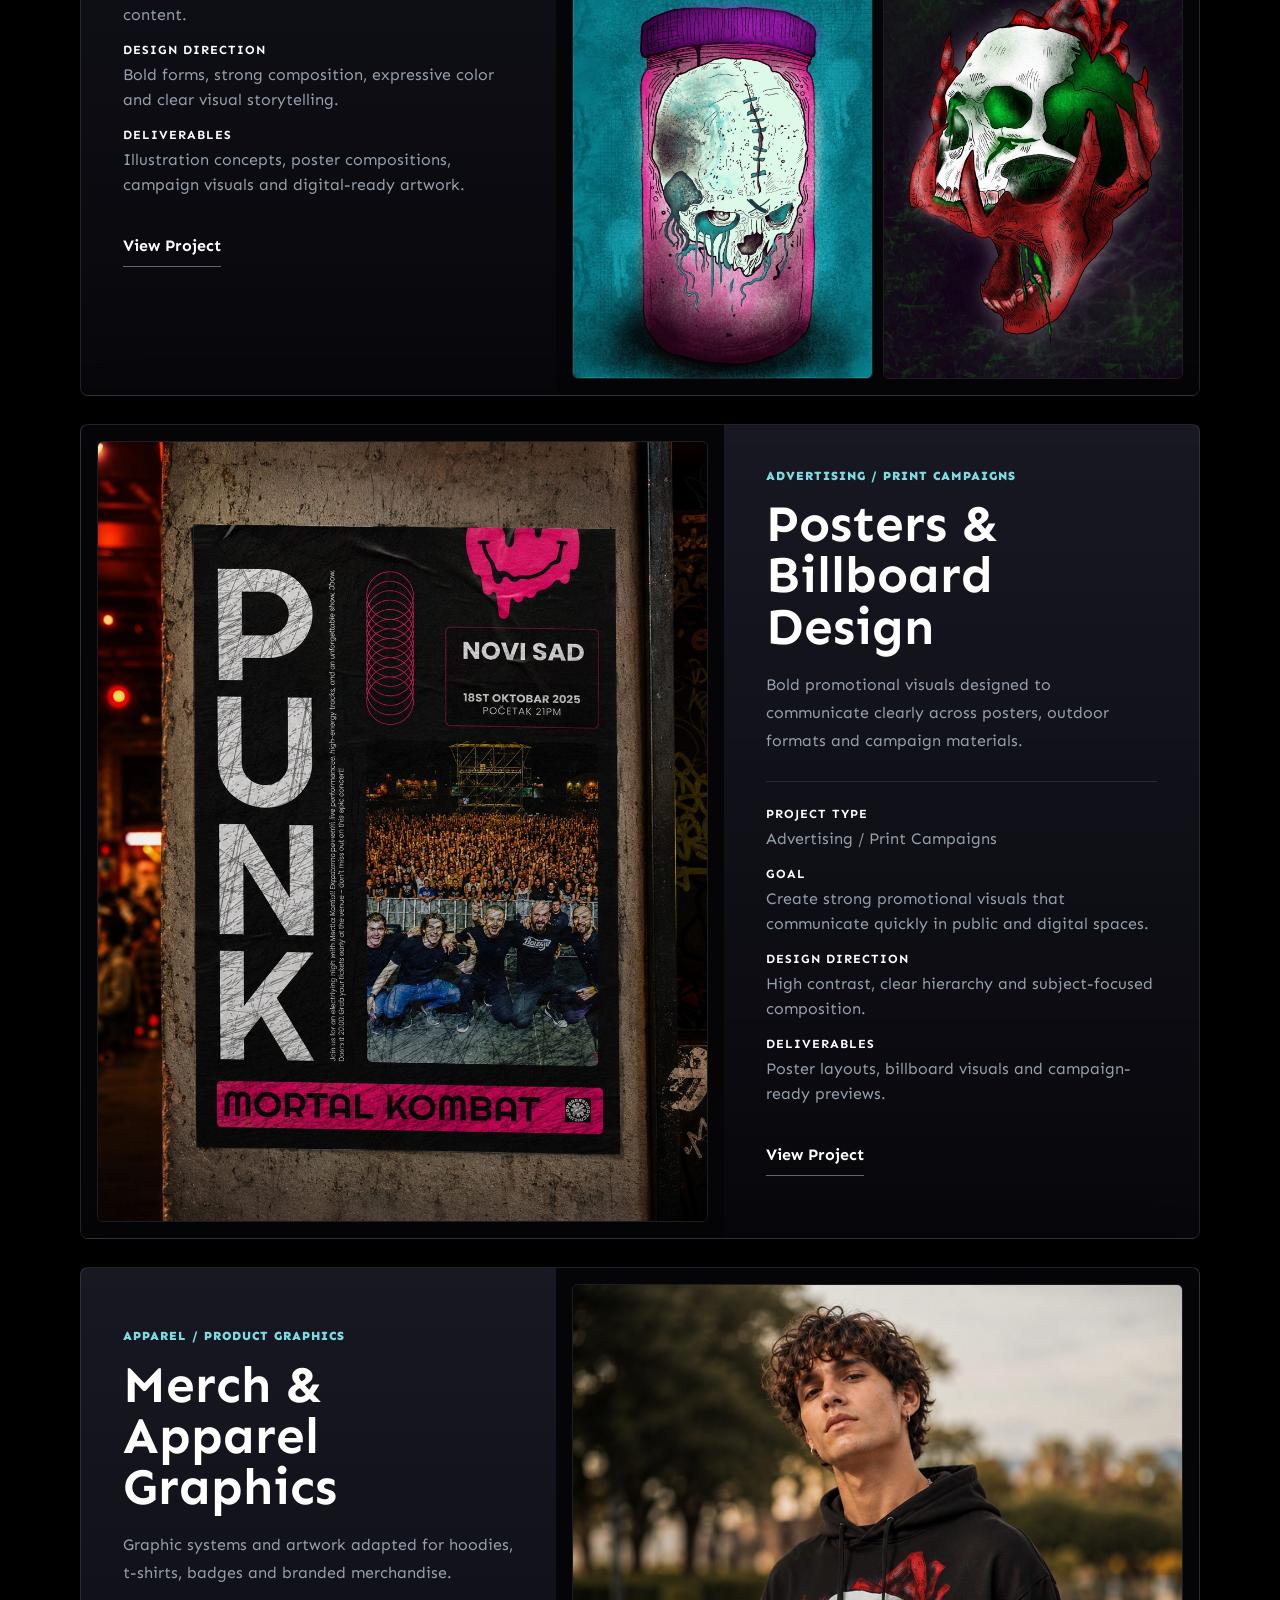
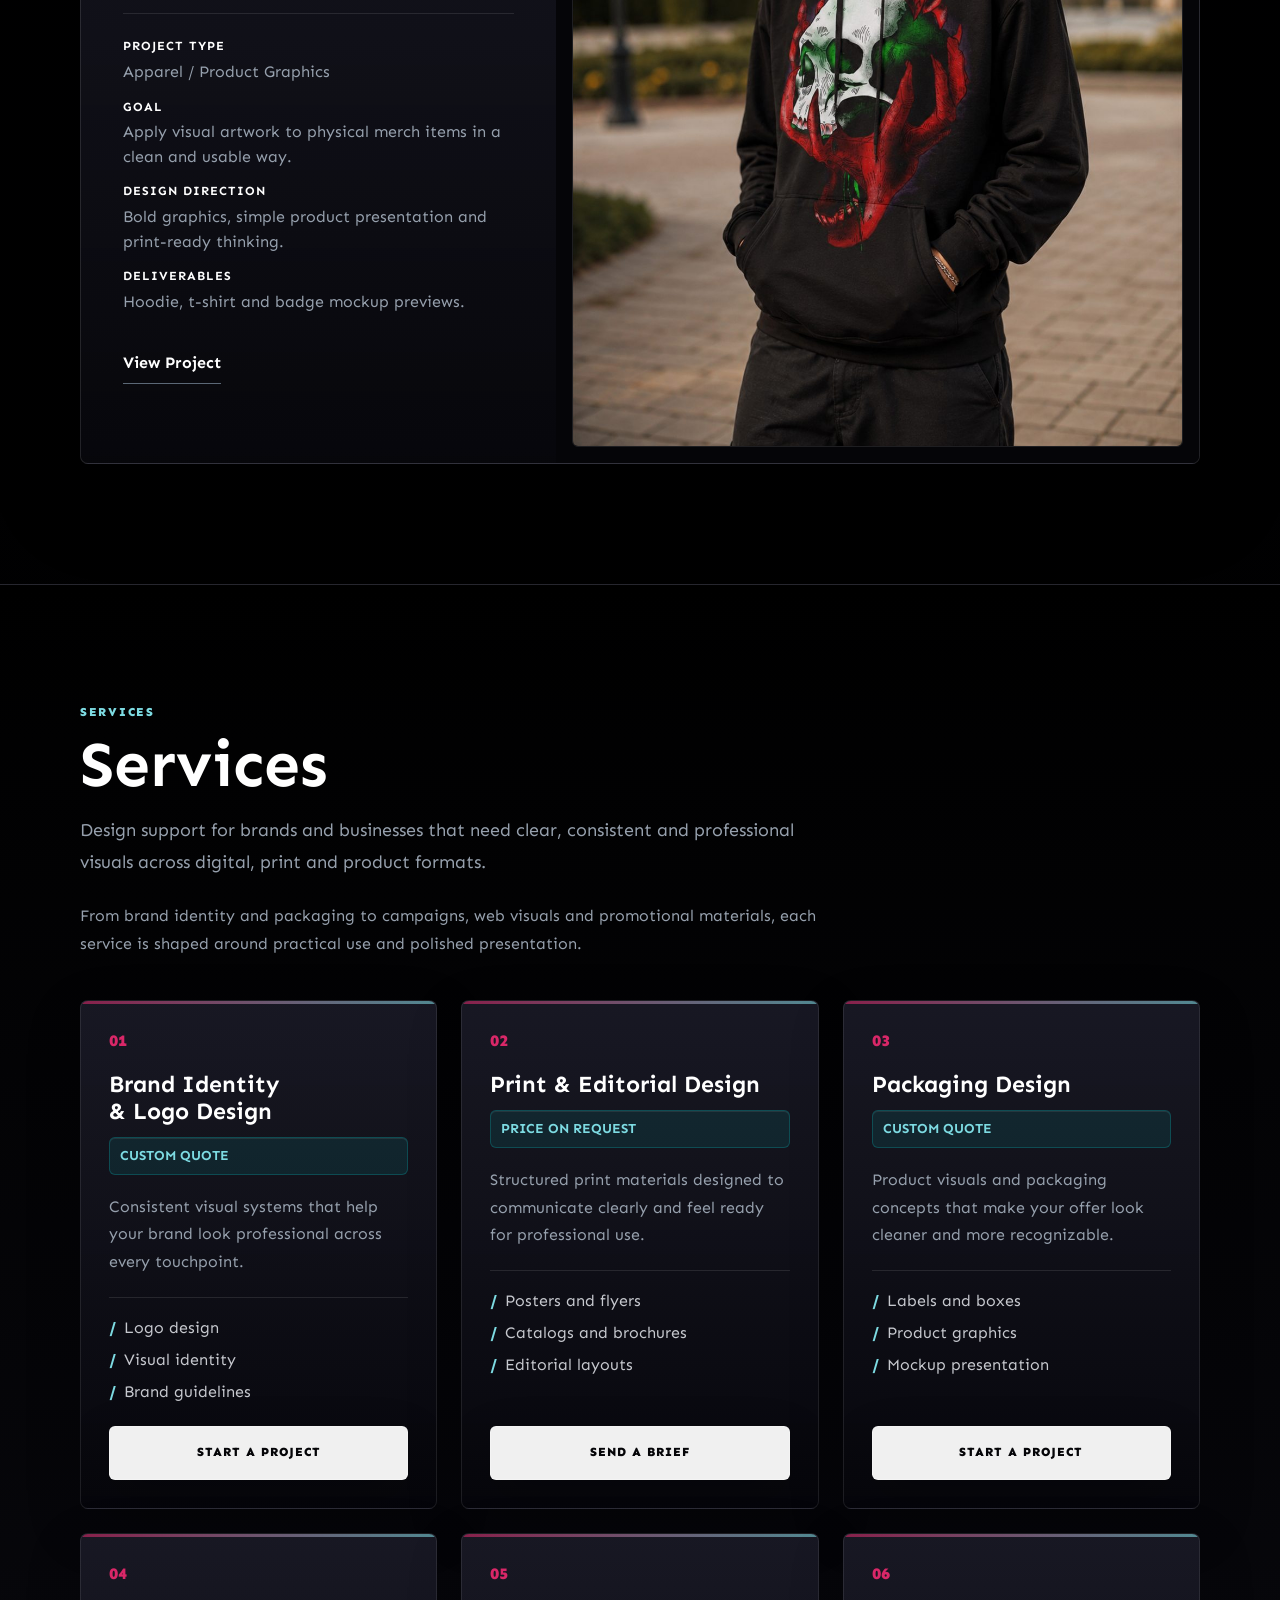
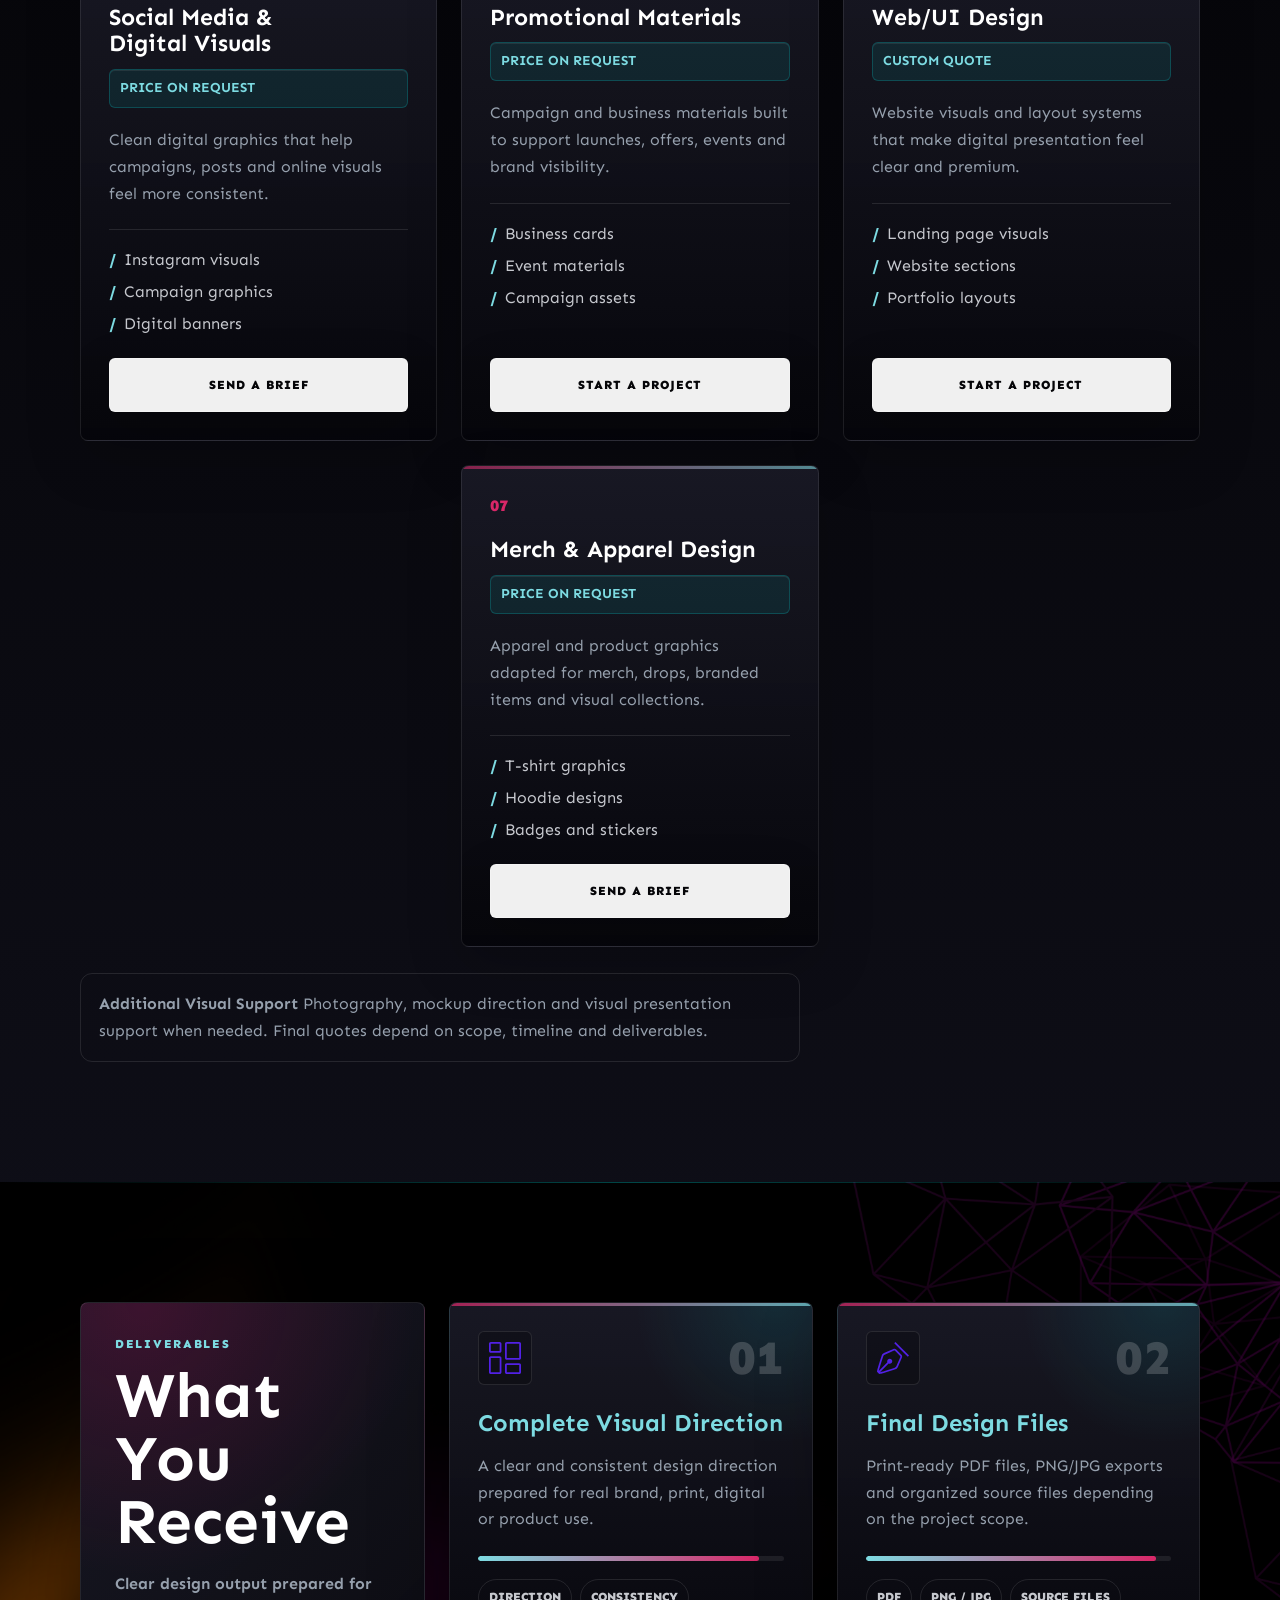
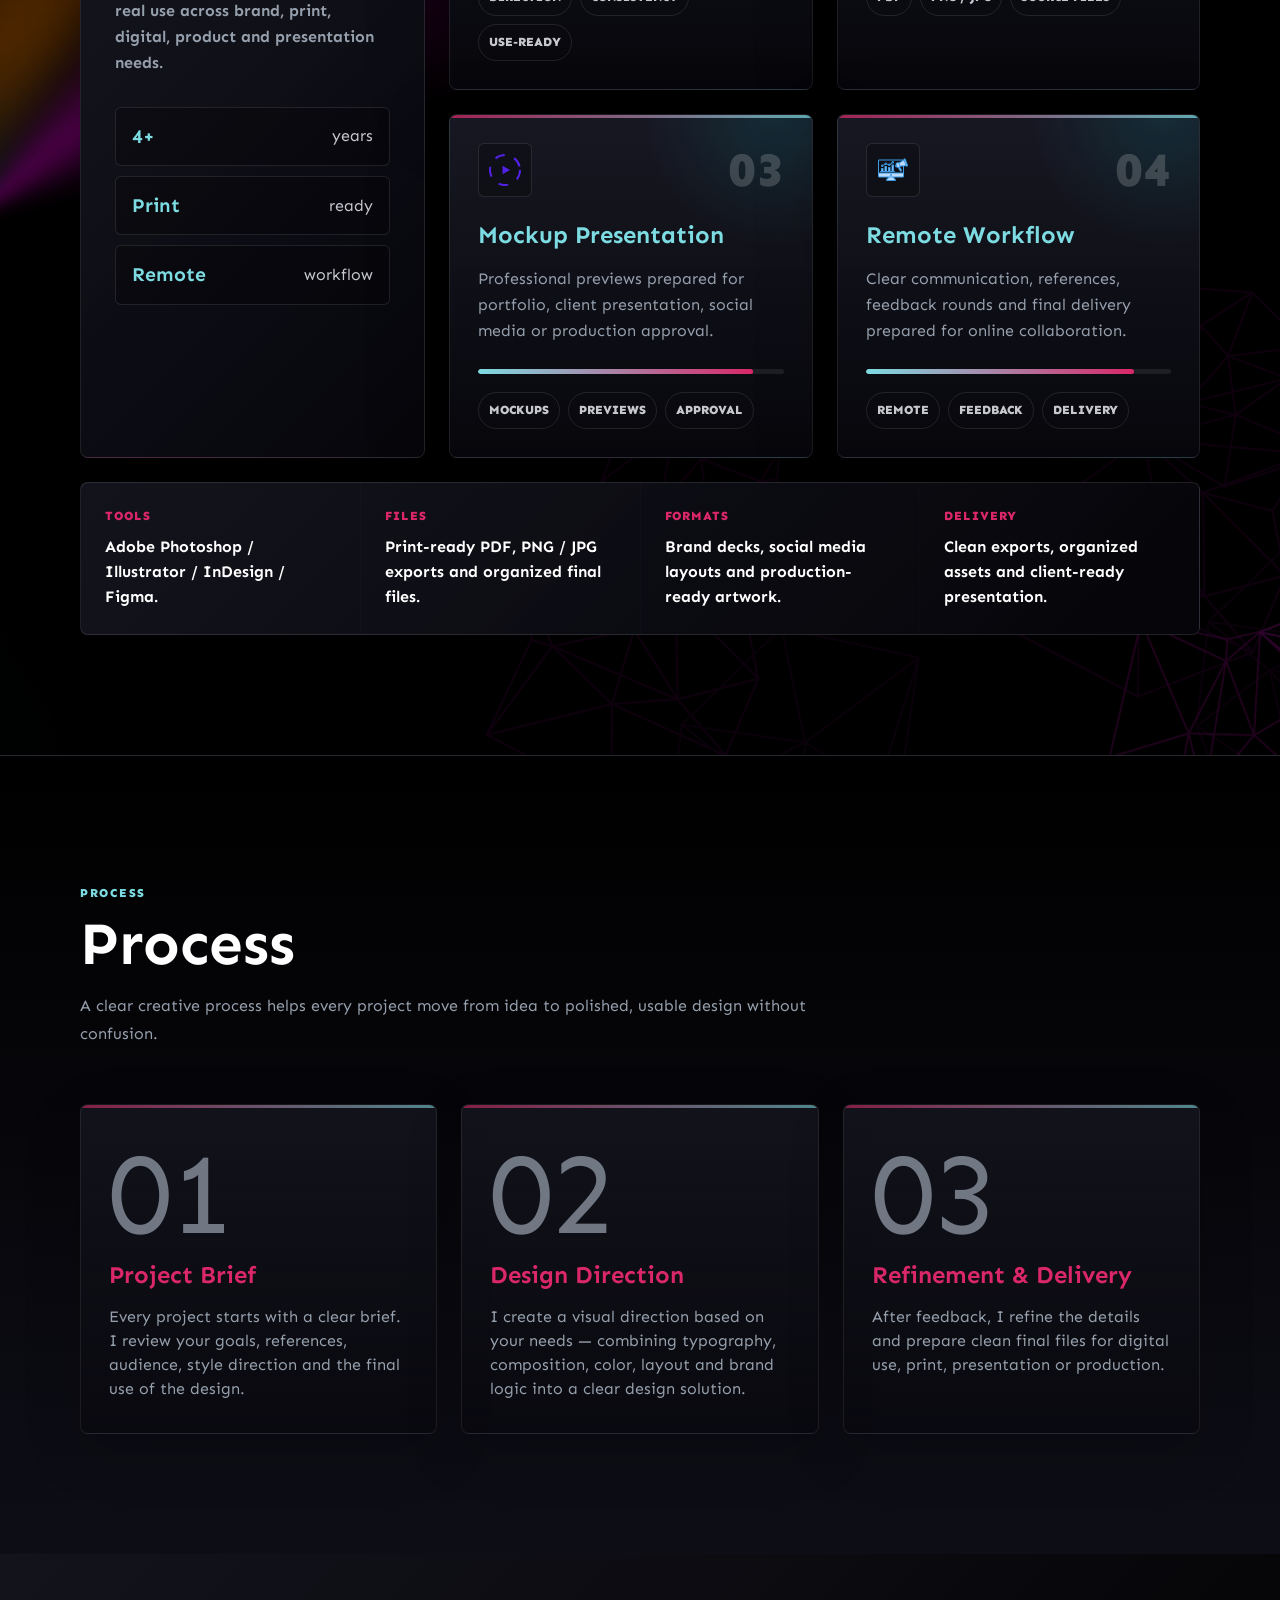
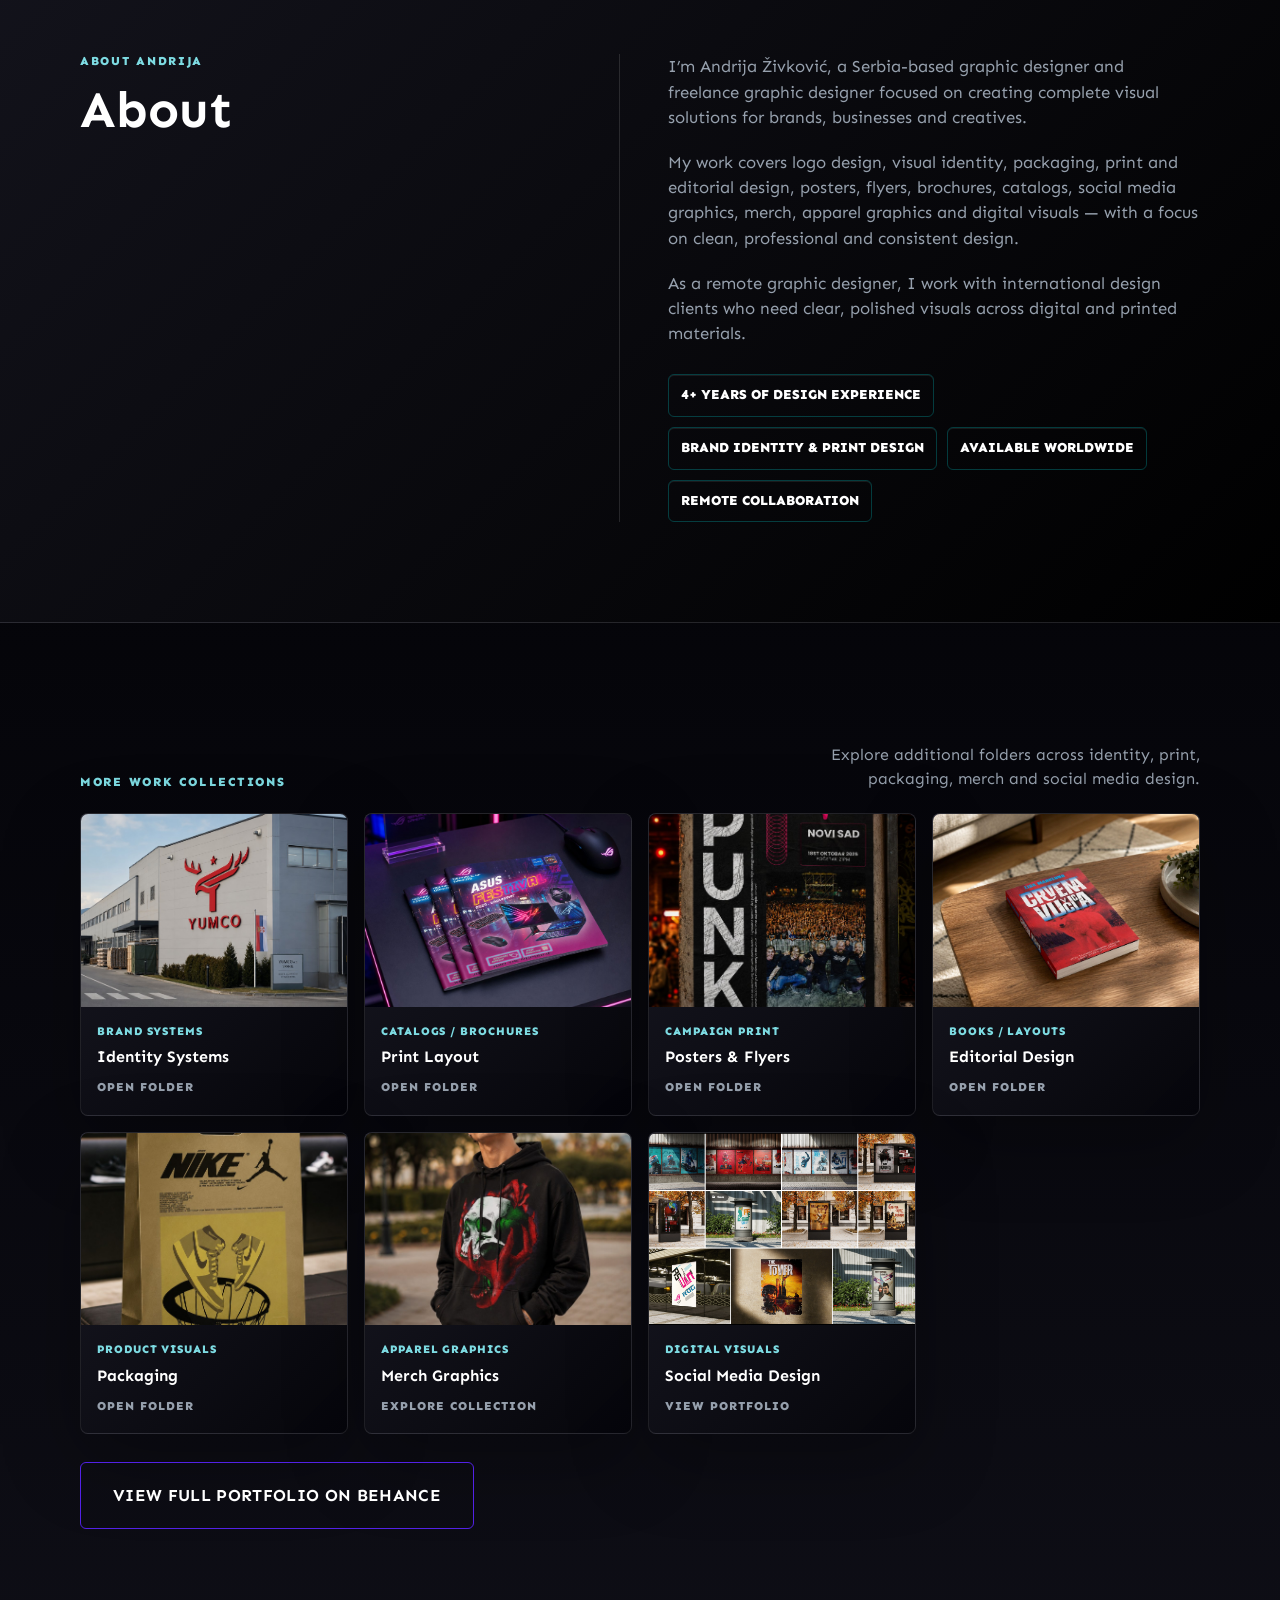
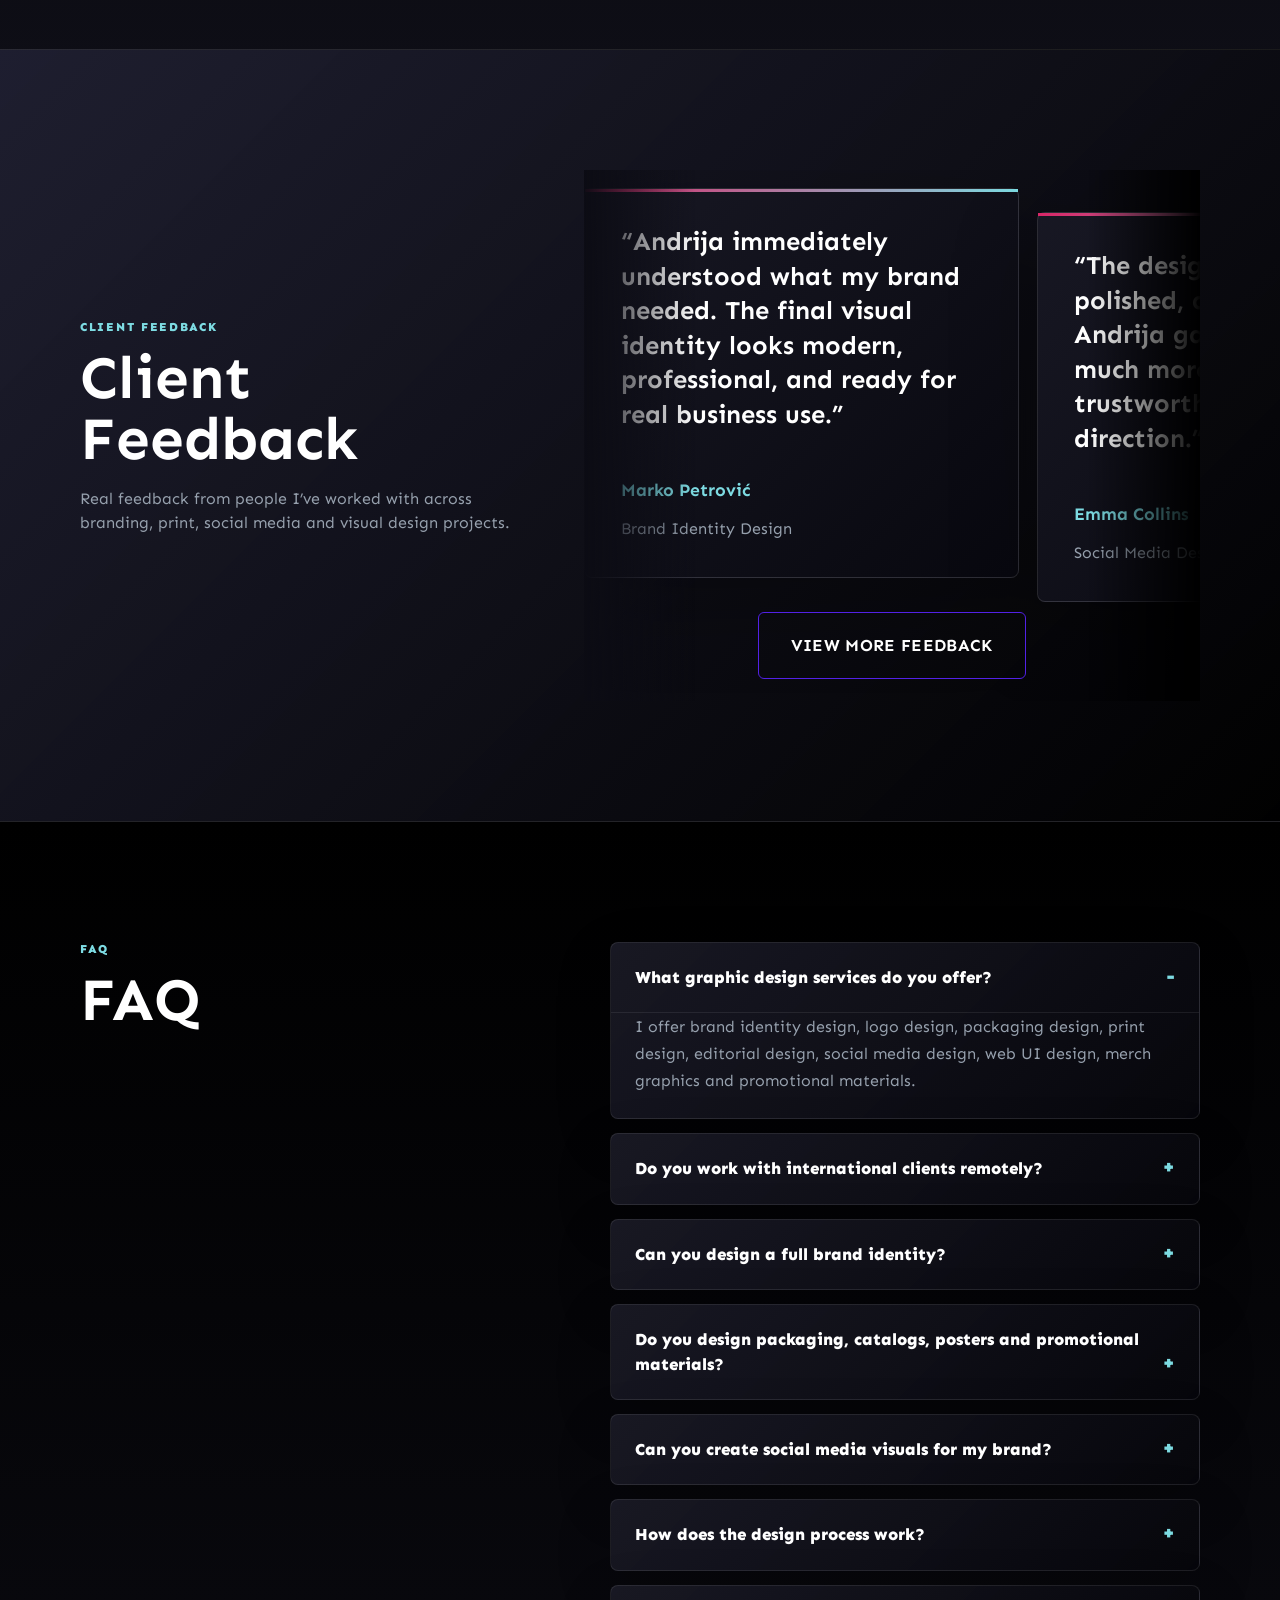
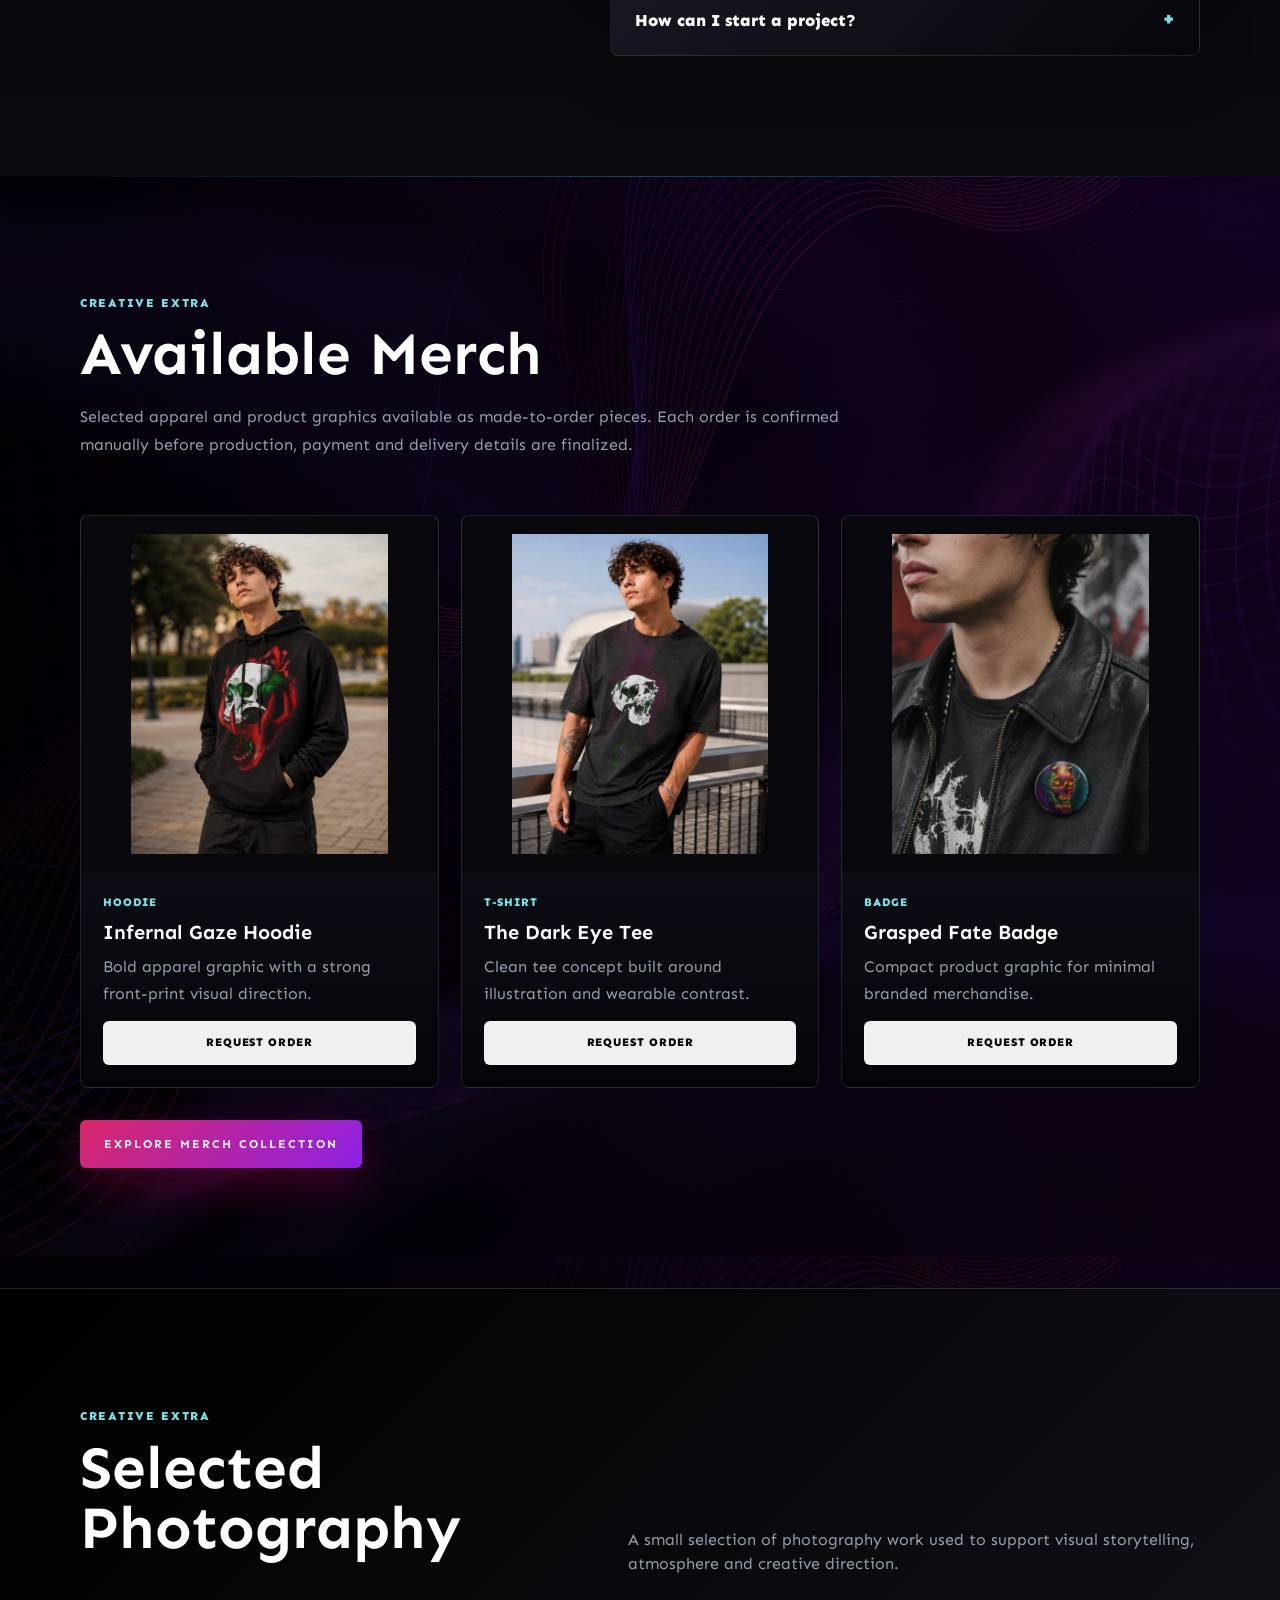
==== commit 842f7063: "summaryy" ====
--- a/index.html
+++ b/index.html
@@ -3,34 +3,26 @@
 <head>
   <meta charset="UTF-8">
   <meta name="viewport" content="width=device-width, initial-scale=1.0">
-  <meta name="description" content="Andrija Živković is a freelance graphic designer and visual identity specialist from Serbia, creating brand identities, illustrations, brochures and merch-ready graphics.">
+  <meta name="description" content="Full-service graphic designer helping brands build stronger visual identities across branding, logo design, packaging, print, editorial design, social media, web/UI and promotional materials. Available for remote international projects.">
+  <meta name="keywords" content="graphic designer, freelance graphic designer, brand identity designer, logo designer, packaging designer, print designer, editorial designer, social media designer, web UI designer, promotional materials design, Serbia graphic designer, remote graphic designer, international graphic designer">
   <meta name="author" content="Andrija Živković">
+  <meta name="robots" content="index, follow">
   <meta name="theme-color" content="#000000">
+  <!-- Replace this URL with the final production domain if it changes. -->
+  <link rel="canonical" href="https://andrijadesignstudio.com/">
+  <!-- Google Search Console verification meta tag can be added here after the final domain is connected. -->
   <meta property="og:type" content="website">
-  <meta property="og:title" content="Andrija Živković — Graphic Designer / Visual Identity Specialist">
-  <meta property="og:description" content="Premium graphic design portfolio featuring brand identity, illustration, brochure design and merch concepts.">
-  <meta property="og:image" content="./assets/andrija-hero.jpg">
+  <meta property="og:title" content="Andrija Živković — Full-Service Graphic Designer">
+  <meta property="og:description" content="Branding, visual identity, packaging, print, editorial, social media, web/UI and promotional design for brands worldwide.">
+  <meta property="og:url" content="https://andrijadesignstudio.com/">
+  <meta property="og:image" content="https://andrijadesignstudio.com/assets/andrija-hero.jpg">
   <meta property="og:site_name" content="andrijadesigns">
   <meta name="twitter:card" content="summary_large_image">
-  <meta name="twitter:title" content="Andrija Živković — Graphic Designer / Visual Identity Specialist">
-  <meta name="twitter:description" content="Brand identity, illustration, print design and merch-ready visuals by Andrija Živković.">
-  <meta name="twitter:image" content="./assets/andrija-hero.jpg">
-  <title>Andrija Živković — Graphic Designer / Visual Identity Specialist</title>
+  <meta name="twitter:title" content="Andrija Živković — Full-Service Graphic Designer">
+  <meta name="twitter:description" content="Full-service branding, print and digital design for brands worldwide.">
+  <meta name="twitter:image" content="https://andrijadesignstudio.com/assets/andrija-hero.jpg">
+  <title>Andrija Živković — Full-Service Graphic Designer for Branding, Print &amp; Digital Design</title>
   <link rel="icon" href="./assets/favicon.jpg" type="image/jpeg">
-  <link rel="preload" as="image" href="./assets/photography/fast/photo-01.jpg" fetchpriority="high">
-  <link rel="preload" as="image" href="./assets/photography/fast/photo-02.jpg" fetchpriority="high">
-  <link rel="preload" as="image" href="./assets/photography/fast/photo-03.jpg" fetchpriority="high">
-  <link rel="preload" as="image" href="./assets/photography/fast/photo-04.jpg" fetchpriority="high">
-  <link rel="preload" as="image" href="./assets/photography/fast/photo-05.jpg" fetchpriority="high">
-  <link rel="preload" as="image" href="./assets/photography/fast/photo-06.jpg" fetchpriority="high">
-  <script>
-    ["photo-01.jpg","photo-02.jpg","photo-03.jpg","photo-04.jpg","photo-05.jpg","photo-06.jpg"].forEach(function (file) {
-      var image = new Image();
-      image.decoding = "async";
-      image.loading = "eager";
-      image.src = "./assets/photography/fast/" + file;
-    });
-  </script>
   <link rel="preconnect" href="https://fonts.googleapis.com">
   <link rel="preconnect" href="https://fonts.gstatic.com" crossorigin>
   <link href="https://fonts.googleapis.com/css2?family=Sen:wght@400;700;800&display=swap&subset=latin,latin-ext" rel="stylesheet">
@@ -38,16 +30,125 @@
   <script type="application/ld+json">
     {
       "@context": "https://schema.org",
-      "@type": "Person",
-      "name": "Andrija Živković",
-      "jobTitle": "Graphic Designer / Visual Identity Specialist",
-      "url": "https://andrijadesignss.webflow.io/",
-      "sameAs": [
-        "https://www.instagram.com/overriftdesigns/",
-        "https://www.fiverr.com/sellers/andrijaandraa/",
-        "https://www.behance.net/andrijadesign"
-      ],
-      "knowsAbout": ["Graphic Design", "Visual Identity", "Illustration", "Brochure Design", "Merch Design"]
+      "@graph": [
+        {
+          "@type": "Person",
+          "@id": "https://andrijadesignstudio.com/#person",
+          "name": "Andrija Živković",
+          "jobTitle": "Graphic Designer",
+          "description": "Full-service graphic designer specializing in branding, visual identity, packaging, print, editorial, social media, web/UI and promotional design.",
+          "url": "https://andrijadesignstudio.com/",
+          "image": "https://andrijadesignstudio.com/assets/andrija-hero.jpg",
+          "sameAs": [
+            "https://www.behance.net/andrijadesign",
+            "https://www.instagram.com/overriftdesigns/",
+            "https://www.fiverr.com/sellers/andrijaandraa/"
+          ],
+          "knowsAbout": [
+            "Graphic Design",
+            "Brand Identity Design",
+            "Logo Design",
+            "Packaging Design",
+            "Print Design",
+            "Editorial Design",
+            "Social Media Design",
+            "Web UI Design",
+            "Promotional Materials Design"
+          ]
+        },
+        {
+          "@type": "ProfessionalService",
+          "@id": "https://andrijadesignstudio.com/#service",
+          "name": "Andrija Živković Graphic Design",
+          "url": "https://andrijadesignstudio.com/",
+          "logo": "https://andrijadesignstudio.com/assets/logo.jpeg",
+          "image": "https://andrijadesignstudio.com/assets/andrija-hero.jpg",
+          "description": "Full-service graphic design for brands that need branding, visual identity, logo design, packaging, print design, editorial design, social media visuals, web/UI design and promotional materials.",
+          "areaServed": "Worldwide",
+          "founder": {
+            "@id": "https://andrijadesignstudio.com/#person"
+          },
+          "sameAs": [
+            "https://www.behance.net/andrijadesign",
+            "https://www.instagram.com/overriftdesigns/",
+            "https://www.fiverr.com/sellers/andrijaandraa/"
+          ],
+          "serviceType": [
+            "Brand identity design",
+            "Logo design",
+            "Packaging design",
+            "Print design",
+            "Editorial design",
+            "Social media design",
+            "Web UI design",
+            "Promotional materials design"
+          ]
+        }
+      ]
+    }
+  </script>
+  <script type="application/ld+json">
+    {
+      "@context": "https://schema.org",
+      "@type": "FAQPage",
+      "mainEntity": [
+        {
+          "@type": "Question",
+          "name": "What graphic design services do you offer?",
+          "acceptedAnswer": {
+            "@type": "Answer",
+            "text": "I offer brand identity design, logo design, packaging design, print design, editorial design, social media design, web UI design, merch graphics and promotional materials."
+          }
+        },
+        {
+          "@type": "Question",
+          "name": "Do you work with international clients remotely?",
+          "acceptedAnswer": {
+            "@type": "Answer",
+            "text": "Yes. I work remotely with clients worldwide through a clear online workflow, references, feedback rounds and organized final delivery."
+          }
+        },
+        {
+          "@type": "Question",
+          "name": "Can you design a full brand identity?",
+          "acceptedAnswer": {
+            "@type": "Answer",
+            "text": "Yes. A full brand identity can include logo direction, typography, color system, visual style, mockups and presentation-ready brand assets."
+          }
+        },
+        {
+          "@type": "Question",
+          "name": "Do you design packaging, catalogs, posters and promotional materials?",
+          "acceptedAnswer": {
+            "@type": "Answer",
+            "text": "Yes. I create packaging visuals, catalogs, brochures, posters, flyers, editorial layouts and print-ready promotional materials."
+          }
+        },
+        {
+          "@type": "Question",
+          "name": "Can you create social media visuals for my brand?",
+          "acceptedAnswer": {
+            "@type": "Answer",
+            "text": "Yes. I design Instagram posts, story visuals, campaign graphics, digital banners and consistent social media systems for brands."
+          }
+        },
+        {
+          "@type": "Question",
+          "name": "How does the design process work?",
+          "acceptedAnswer": {
+            "@type": "Answer",
+            "text": "Every project starts with a brief, then moves into visual direction, refinement and final file delivery for digital, print or production use."
+          }
+        },
+        {
+          "@type": "Question",
+          "name": "How can I start a project?",
+          "acceptedAnswer": {
+            "@type": "Answer",
+            "text": "Send a short brief with your goals, deadline, budget range and reference links. I will review the scope and reply with clear next steps."
+          }
+        }
+      ]
     }
   </script>
 </head>
@@ -57,7 +158,7 @@
   <header class="site-header">
     <nav class="nav-shell" aria-label="Main navigation">
       <a class="brand" href="#top" aria-label="andrijadesigns home">
-        <img src="./assets/logo.jpeg" alt="andrijadesigns logo">
+        <img src="./assets/logo.jpeg" alt="Andrija Živković graphic designer logo">
       </a>
       <button class="menu-toggle" type="button" aria-label="Open menu" aria-expanded="false">
         <span></span>
@@ -76,7 +177,7 @@
     <section class="split-section hero-section">
       <div class="container split-grid">
         <div class="media-panel reveal">
-          <img src="./assets/andrija-hero.jpg" alt="Portrait and visual work by Andrija Živković" fetchpriority="high" decoding="async">
+          <img src="./assets/andrija-hero.jpg" alt="Andrija Živković Serbia-based full-service graphic designer portrait" fetchpriority="high" decoding="async">
         </div>
         <div class="copy-panel reveal">
           <div class="availability-pill"><span></span>Available for freelance projects</div>
@@ -123,11 +224,12 @@
       <div class="container about-grid">
         <div class="about-copy reveal">
           <p class="overline">ABOUT ANDRIJA</p>
-          <h2>About Andrija</h2>
+          <h2>About</h2>
         </div>
         <div class="about-body reveal">
-          <p>I’m Andrija Živković, a graphic designer from Serbia focused on creating complete visual solutions for brands, businesses and creatives.</p>
+          <p>I’m Andrija Živković, a Serbia-based graphic designer and freelance graphic designer focused on creating complete visual solutions for brands, businesses and creatives.</p>
           <p>My work covers logo design, visual identity, packaging, print and editorial design, posters, flyers, brochures, catalogs, social media graphics, merch, apparel graphics and digital visuals — with a focus on clean, professional and consistent design.</p>
+          <p>As a remote graphic designer, I work with international design clients who need clear, polished visuals across digital and printed materials.</p>
           <div class="about-points">
             <span>4+ Years of Design Experience</span>
             <span>Brand Identity &amp; Print Design</span>
@@ -142,7 +244,7 @@
       <div class="container">
         <div class="section-heading reveal">
           <p class="overline">PROCESS</p>
-          <h2>Working With Me</h2>
+          <h2>Process</h2>
           <p class="section-lead">A clear creative process helps every project move from idea to polished, usable design without confusion.</p>
         </div>
         <div class="process-grid">
@@ -347,8 +449,8 @@
         <div class="selected-work-grid">
           <article class="selected-project selected-project--featured reveal">
             <button class="selected-project__media" type="button" data-open-work-collection="lemoneSicilia" aria-label="Open Lemone Sicilia case study">
-              <img src="./assets/work-optimized/lemone-sicilia/lemone-sicilia-01.jpg" alt="Lemone Sicilia visual identity preview" loading="lazy" decoding="async">
-              <img src="./assets/work-optimized/lemone-sicilia/lemone-sicilia-03-bags.jpg" alt="" loading="lazy" decoding="async">
+              <img src="./assets/work-optimized/lemone-sicilia/lemone-sicilia-01.jpg" alt="Lemone Sicilia packaging and brand identity design by Andrija Živković" loading="lazy" decoding="async">
+              <img src="./assets/work-optimized/lemone-sicilia/lemone-sicilia-03-bags.jpg" alt="Lemone Sicilia branded bag and packaging mockup design" loading="lazy" decoding="async">
             </button>
             <div class="selected-project__content">
               <span>Visual Identity / Packaging Direction</span>
@@ -366,7 +468,7 @@
 
           <article class="selected-project reveal">
             <button class="selected-project__media" type="button" data-open-work-collection="yumco" aria-label="Open Yumco case study">
-              <img src="./assets/work-optimized/yumco/yumco-01.jpg" alt="Yumco brand identity redesign preview" loading="lazy" decoding="async">
+              <img src="./assets/work-optimized/yumco/yumco-01.jpg" alt="Yumco visual identity redesign presentation by Andrija Živković" loading="lazy" decoding="async">
             </button>
             <div class="selected-project__content">
               <span>Brand Identity / Logo Redesign</span>
@@ -384,7 +486,7 @@
 
           <article class="selected-project reveal">
             <button class="selected-project__media" type="button" data-open-work-collection="catalog" aria-label="Open catalog and editorial design project">
-              <img src="./assets/work-optimized/catalog/asus-rog-catalog-cover.jpg" alt="Catalog and editorial design preview" loading="lazy" decoding="async">
+              <img src="./assets/work-optimized/catalog/asus-rog-catalog-cover.jpg" alt="Editorial catalog layout design project by Andrija Živković" loading="lazy" decoding="async">
             </button>
             <div class="selected-project__content">
               <span>Print / Layout Design</span>
@@ -402,10 +504,10 @@
 
           <article class="selected-project reveal">
             <button class="selected-project__media selected-project__media--grid" type="button" data-open-illustrations aria-label="Open illustration work">
-              <img src="./assets/project-infernal-gaze.jpeg" alt="Illustration work preview" loading="lazy" decoding="async">
-              <img src="./assets/project-dark-eye.jpeg" alt="" loading="lazy" decoding="async">
-              <img src="./assets/project-preserved-thoughts.jpeg" alt="" loading="lazy" decoding="async">
-              <img src="./assets/project-grasped-fate.jpg" alt="" loading="lazy" decoding="async">
+              <img src="./assets/project-infernal-gaze.jpeg" alt="Infernal Gaze concept art illustration by Andrija Živković" loading="lazy" decoding="async">
+              <img src="./assets/project-dark-eye.jpeg" alt="The Dark Eye conceptual illustration artwork by Andrija Živković" loading="lazy" decoding="async">
+              <img src="./assets/project-preserved-thoughts.jpeg" alt="Preserved Thoughts skull illustration artwork by Andrija Živković" loading="lazy" decoding="async">
+              <img src="./assets/project-grasped-fate.jpg" alt="Grasped Fate skull illustration artwork by Andrija Živković" loading="lazy" decoding="async">
             </button>
             <div class="selected-project__content">
               <span>Illustration / Visual Art Direction</span>
@@ -423,7 +525,7 @@
 
           <article class="selected-project reveal">
             <button class="selected-project__media" type="button" data-open-work-collection="posterBillboard" aria-label="Open posters and billboard design project">
-              <img src="./assets/work-optimized/poster-billboard/poster-mortal-kombat.jpg" alt="Posters and billboard design preview" loading="lazy" decoding="async">
+              <img src="./assets/work-optimized/poster-billboard/poster-mortal-kombat.jpg" alt="Poster and billboard promotional design project by Andrija Živković" loading="lazy" decoding="async">
             </button>
             <div class="selected-project__content">
               <span>Advertising / Print Campaigns</span>
@@ -441,7 +543,7 @@
 
           <article class="selected-project reveal">
             <a class="selected-project__media" href="./merch/" aria-label="View merch and apparel graphics">
-              <img src="./assets/merch-optimized/hoodie-1.jpg" alt="Merch and apparel graphics preview" loading="lazy" decoding="async">
+              <img src="./assets/merch-optimized/hoodie-1.jpg" alt="Merch and apparel graphic design preview by Andrija Živković" loading="lazy" decoding="async">
             </a>
             <div class="selected-project__content">
               <span>Apparel / Product Graphics</span>
@@ -469,43 +571,43 @@
           </div>
           <div class="work-collections__grid">
             <button class="work-collection-card" type="button" data-open-work-collection="yumco">
-              <img src="./assets/work-optimized/yumco/yumco-01.jpg" alt="Brand identity design preview" loading="lazy" decoding="async">
+              <img src="./assets/work-optimized/yumco/yumco-01.jpg" alt="Brand identity and logo redesign preview by Andrija Živković" loading="lazy" decoding="async">
               <span>Brand systems</span>
               <strong>Identity Systems</strong>
               <small>Open folder</small>
             </button>
             <button class="work-collection-card" type="button" data-open-work-collection="brochuresCatalogs">
-              <img src="./assets/work-optimized/catalog/asus-rog-catalog-cover.jpg" alt="Brochure and catalog design preview" loading="lazy" decoding="async">
+              <img src="./assets/work-optimized/catalog/asus-rog-catalog-cover.jpg" alt="Brochure and catalog print layout design preview" loading="lazy" decoding="async">
               <span>Catalogs / brochures</span>
               <strong>Print Layout</strong>
               <small>Open folder</small>
             </button>
             <button class="work-collection-card" type="button" data-open-work-collection="posterBillboard">
-              <img src="./assets/work-optimized/poster-billboard/poster-mortal-kombat.jpg" alt="Posters and flyers design preview" loading="lazy" decoding="async">
+              <img src="./assets/work-optimized/poster-billboard/poster-mortal-kombat.jpg" alt="Posters and flyers promotional materials design preview" loading="lazy" decoding="async">
               <span>Campaign print</span>
               <strong>Posters &amp; Flyers</strong>
               <small>Open folder</small>
             </button>
             <button class="work-collection-card" type="button" data-open-work-collection="editorialDesign">
-              <img src="./assets/work-optimized/books/crvena-vucica-book-cover.jpg" alt="Book covers and editorial design preview" loading="lazy" decoding="async">
+              <img src="./assets/work-optimized/books/crvena-vucica-book-cover.jpg" alt="Book cover and editorial design preview by Andrija Živković" loading="lazy" decoding="async">
               <span>Books / layouts</span>
               <strong>Editorial Design</strong>
               <small>Open folder</small>
             </button>
             <button class="work-collection-card" type="button" data-open-work-collection="packaging">
-              <img src="./assets/work-optimized/bags/nike-paper-bag.jpg" alt="Packaging design preview" loading="lazy" decoding="async">
+              <img src="./assets/work-optimized/bags/nike-paper-bag.jpg" alt="Packaging mockup design for product branding" loading="lazy" decoding="async">
               <span>Product visuals</span>
               <strong>Packaging</strong>
               <small>Open folder</small>
             </button>
             <a class="work-collection-card" href="./merch/">
-              <img src="./assets/merch-optimized/hoodie-1.jpg" alt="Merch graphics preview" loading="lazy" decoding="async">
+              <img src="./assets/merch-optimized/hoodie-1.jpg" alt="Merch graphics and apparel design collection preview" loading="lazy" decoding="async">
               <span>Apparel graphics</span>
               <strong>Merch Graphics</strong>
               <small>Explore collection</small>
             </a>
             <a class="work-collection-card" href="https://www.behance.net/andrijadesign" target="_blank" rel="noopener">
-              <img src="./assets/behance-preview.png" alt="Social media design and full portfolio preview" loading="lazy" decoding="async">
+              <img src="./assets/behance-preview.png" alt="Social media design visuals and Behance portfolio preview" loading="lazy" decoding="async">
               <span>Digital visuals</span>
               <strong>Social Media Design</strong>
               <small>View portfolio</small>
@@ -568,22 +670,22 @@
       <div class="photography-reel reveal" data-photo-reel>
         <div class="photo-track" data-photo-track>
           <figure class="photo-frame" data-photo-card>
-            <img src="./assets/photography/fast/photo-01.jpg" alt="Photography work 01" loading="eager" fetchpriority="high" decoding="async">
+            <img src="./assets/photography/fast/photo-01.jpg" alt="Atmospheric photography composition with cinematic lighting by Andrija Živković" loading="lazy" decoding="async">
           </figure>
           <figure class="photo-frame photo-frame--tall" data-photo-card>
-            <img src="./assets/photography/fast/photo-02.jpg" alt="Photography work 02" loading="eager" fetchpriority="high" decoding="async">
+            <img src="./assets/photography/fast/photo-02.jpg" alt="Camera-shot visual atmosphere photography by Andrija Živković" loading="lazy" decoding="async">
           </figure>
           <figure class="photo-frame" data-photo-card>
-            <img src="./assets/photography/fast/photo-03.jpg" alt="Photography work 03" loading="eager" fetchpriority="high" decoding="async">
+            <img src="./assets/photography/fast/photo-03.jpg" alt="Photography detail focused on composition and visual storytelling" loading="lazy" decoding="async">
           </figure>
           <figure class="photo-frame photo-frame--wide" data-photo-card>
-            <img src="./assets/photography/fast/photo-04.jpg" alt="Photography work 04" loading="eager" fetchpriority="high" decoding="async">
+            <img src="./assets/photography/fast/photo-04.jpg" alt="Wide atmospheric photography frame for creative direction support" loading="lazy" decoding="async">
           </figure>
           <figure class="photo-frame" data-photo-card>
-            <img src="./assets/photography/fast/photo-05.jpg" alt="Photography work 05" loading="eager" fetchpriority="high" decoding="async">
+            <img src="./assets/photography/fast/photo-05.jpg" alt="Selected photography work with strong mood and composition" loading="lazy" decoding="async">
           </figure>
           <figure class="photo-frame photo-frame--tall" data-photo-card>
-            <img src="./assets/photography/fast/photo-06.jpg" alt="Photography work 06" loading="eager" fetchpriority="high" decoding="async">
+            <img src="./assets/photography/fast/photo-06.jpg" alt="Vertical photography composition supporting visual atmosphere" loading="lazy" decoding="async">
           </figure>
         </div>
         <div class="photo-reel-label">Camera-shot photography reel</div>
@@ -663,32 +765,36 @@
       <div class="container faq-grid">
         <div class="section-heading reveal">
           <p class="overline">FAQ</p>
-          <h2>Quick answers before starting a project or merch order.</h2>
+          <h2>FAQ</h2>
         </div>
         <div class="faq-list reveal">
           <details open>
-            <summary>How do I start a design project?</summary>
-            <p>Send a short message with the type of project, references, deadline and where the design will be used. I will reply with the next steps and what I need from you.</p>
+            <summary>What graphic design services do you offer?</summary>
+            <p>I offer brand identity design, logo design, packaging design, print design, editorial design, social media design, web UI design, merch graphics and promotional materials.</p>
           </details>
           <details>
-            <summary>What files do I receive?</summary>
-            <p>Depending on the project, final delivery can include PNG, JPG, PDF and print-ready files. Logo and identity work can also be prepared for digital and print use.</p>
+            <summary>Do you work with international clients remotely?</summary>
+            <p>Yes. I work remotely with clients worldwide through a clear online workflow, references, feedback rounds and organized final delivery.</p>
           </details>
           <details>
-            <summary>How much does a project cost?</summary>
-            <p>Every project is quoted individually based on scope, deadline, number of deliverables and usage needs. Send a short brief and I will reply with the next steps.</p>
+            <summary>Can you design a full brand identity?</summary>
+            <p>Yes. A full brand identity can include logo direction, typography, color system, visual style, mockups and presentation-ready brand assets.</p>
           </details>
           <details>
-            <summary>How does merch ordering work?</summary>
-            <p>Choose the product, size, quantity and delivery details. I will confirm availability, final price, payment method and production details manually before the order is started.</p>
+            <summary>Do you design packaging, catalogs, posters and promotional materials?</summary>
+            <p>Yes. I create packaging visuals, catalogs, brochures, posters, flyers, editorial layouts and print-ready promotional materials.</p>
           </details>
           <details>
-            <summary>Can I request custom merch graphics?</summary>
-            <p>Yes. Custom artwork can be adapted for hoodies, shirts, badges, posters and other print formats while keeping the design sharp and usable.</p>
+            <summary>Can you create social media visuals for my brand?</summary>
+            <p>Yes. I design Instagram posts, story visuals, campaign graphics, digital banners and consistent social media systems for brands.</p>
           </details>
           <details>
-            <summary>Where can I contact you fastest?</summary>
-            <p>Instagram and email are the fastest options for direct communication. Behance is best for viewing the complete portfolio.</p>
+            <summary>How does the design process work?</summary>
+            <p>Every project starts with a brief, then moves into visual direction, refinement and final file delivery for digital, print or production use.</p>
+          </details>
+          <details>
+            <summary>How can I start a project?</summary>
+            <p>Send a short brief with your goals, deadline, budget range and reference links. I will review the scope and reply with clear next steps.</p>
           </details>
         </div>
       </div>
@@ -814,7 +920,7 @@
   <footer class="footer">
     <div class="container footer-grid">
       <a class="footer-logo" href="#top" aria-label="Back to top">
-        <img src="./assets/logo.jpeg" alt="andrijadesigns logo">
+        <img src="./assets/logo.jpeg" alt="Andrija Živković graphic designer logo">
       </a>
       <div class="footer-links">
         <a href="https://www.instagram.com/overriftdesigns/" target="_blank" rel="noopener">Instagram</a>
@@ -833,7 +939,7 @@
     <div class="project-modal__panel">
       <button class="project-modal__close" type="button" data-close-project aria-label="Close project preview">&#215;</button>
       <div class="project-modal__image-wrap">
-        <img data-modal-image src="./assets/project-infernal-gaze.jpeg" alt="">
+        <img data-modal-image src="./assets/project-infernal-gaze.jpeg" alt="Infernal Gaze full illustration preview">
       </div>
       <div class="project-modal__content">
         <h2 id="modal-title" data-modal-title>Infernal Gaze</h2>
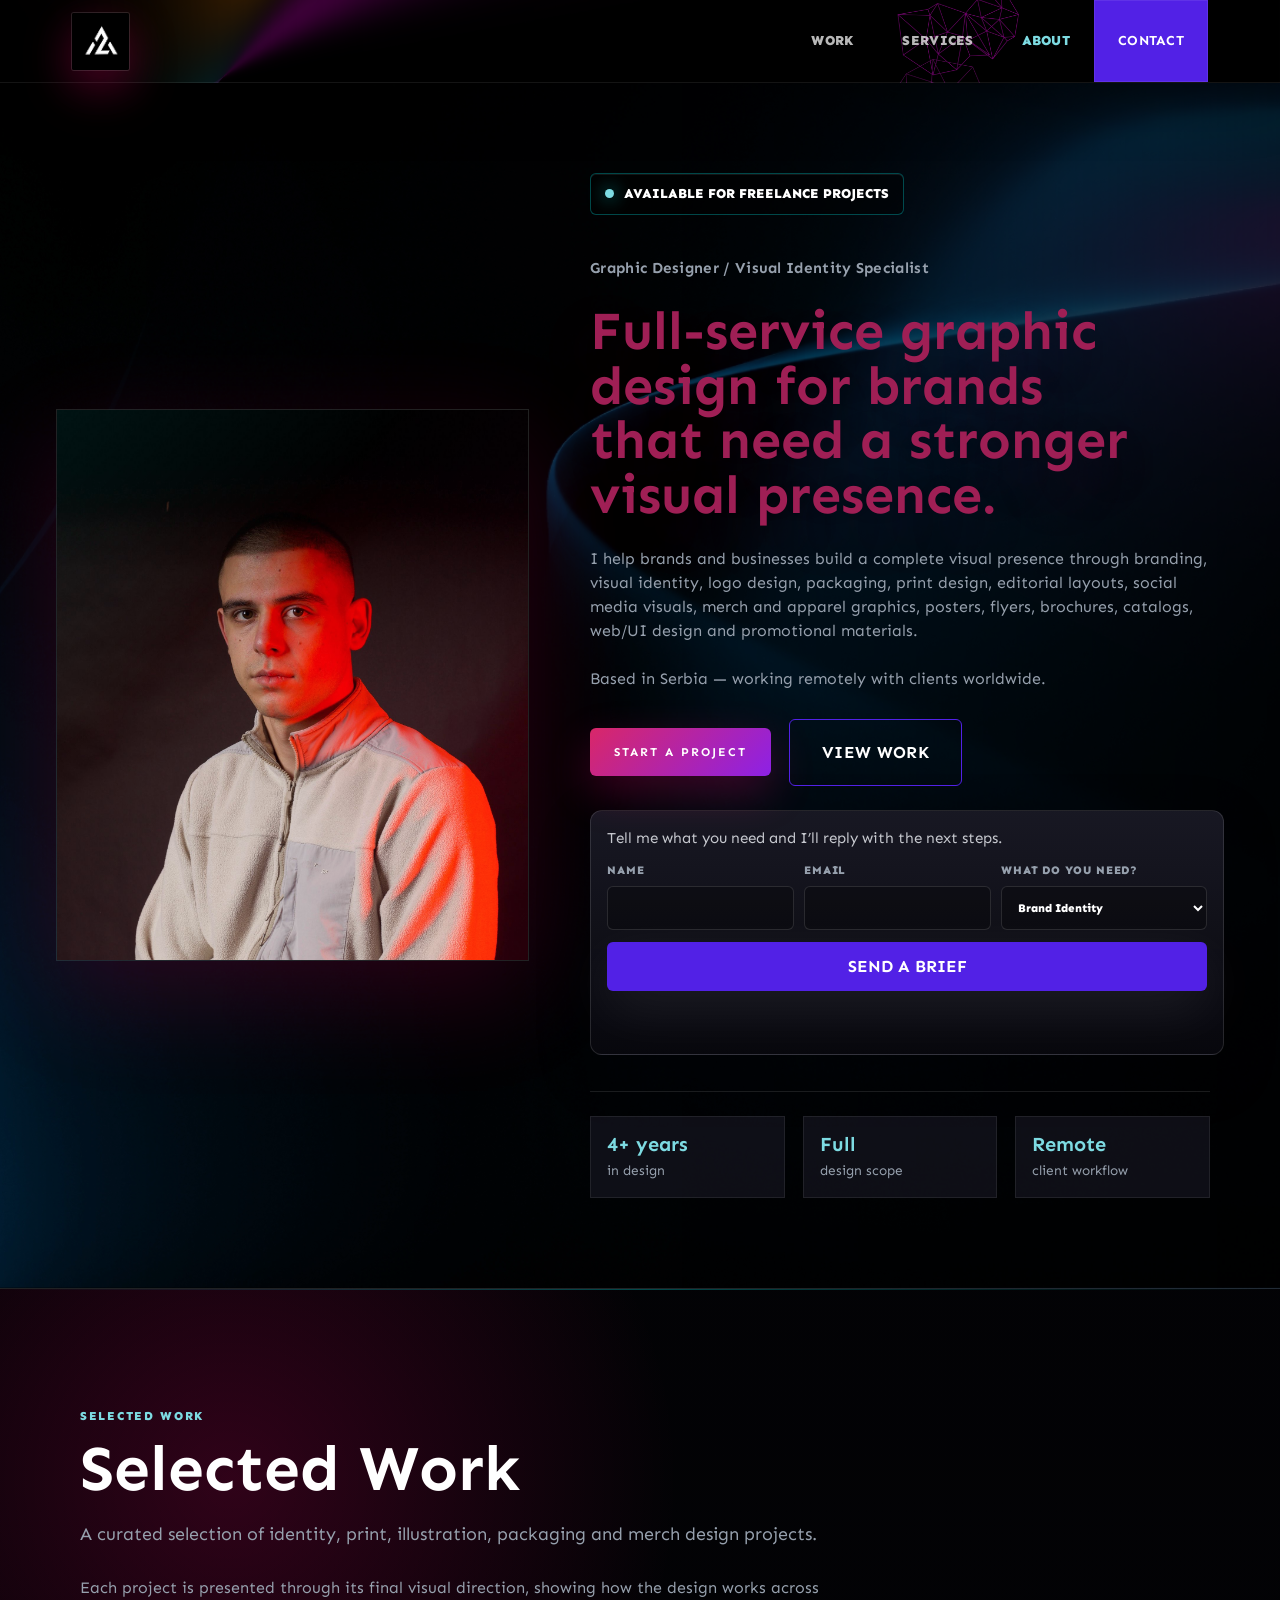
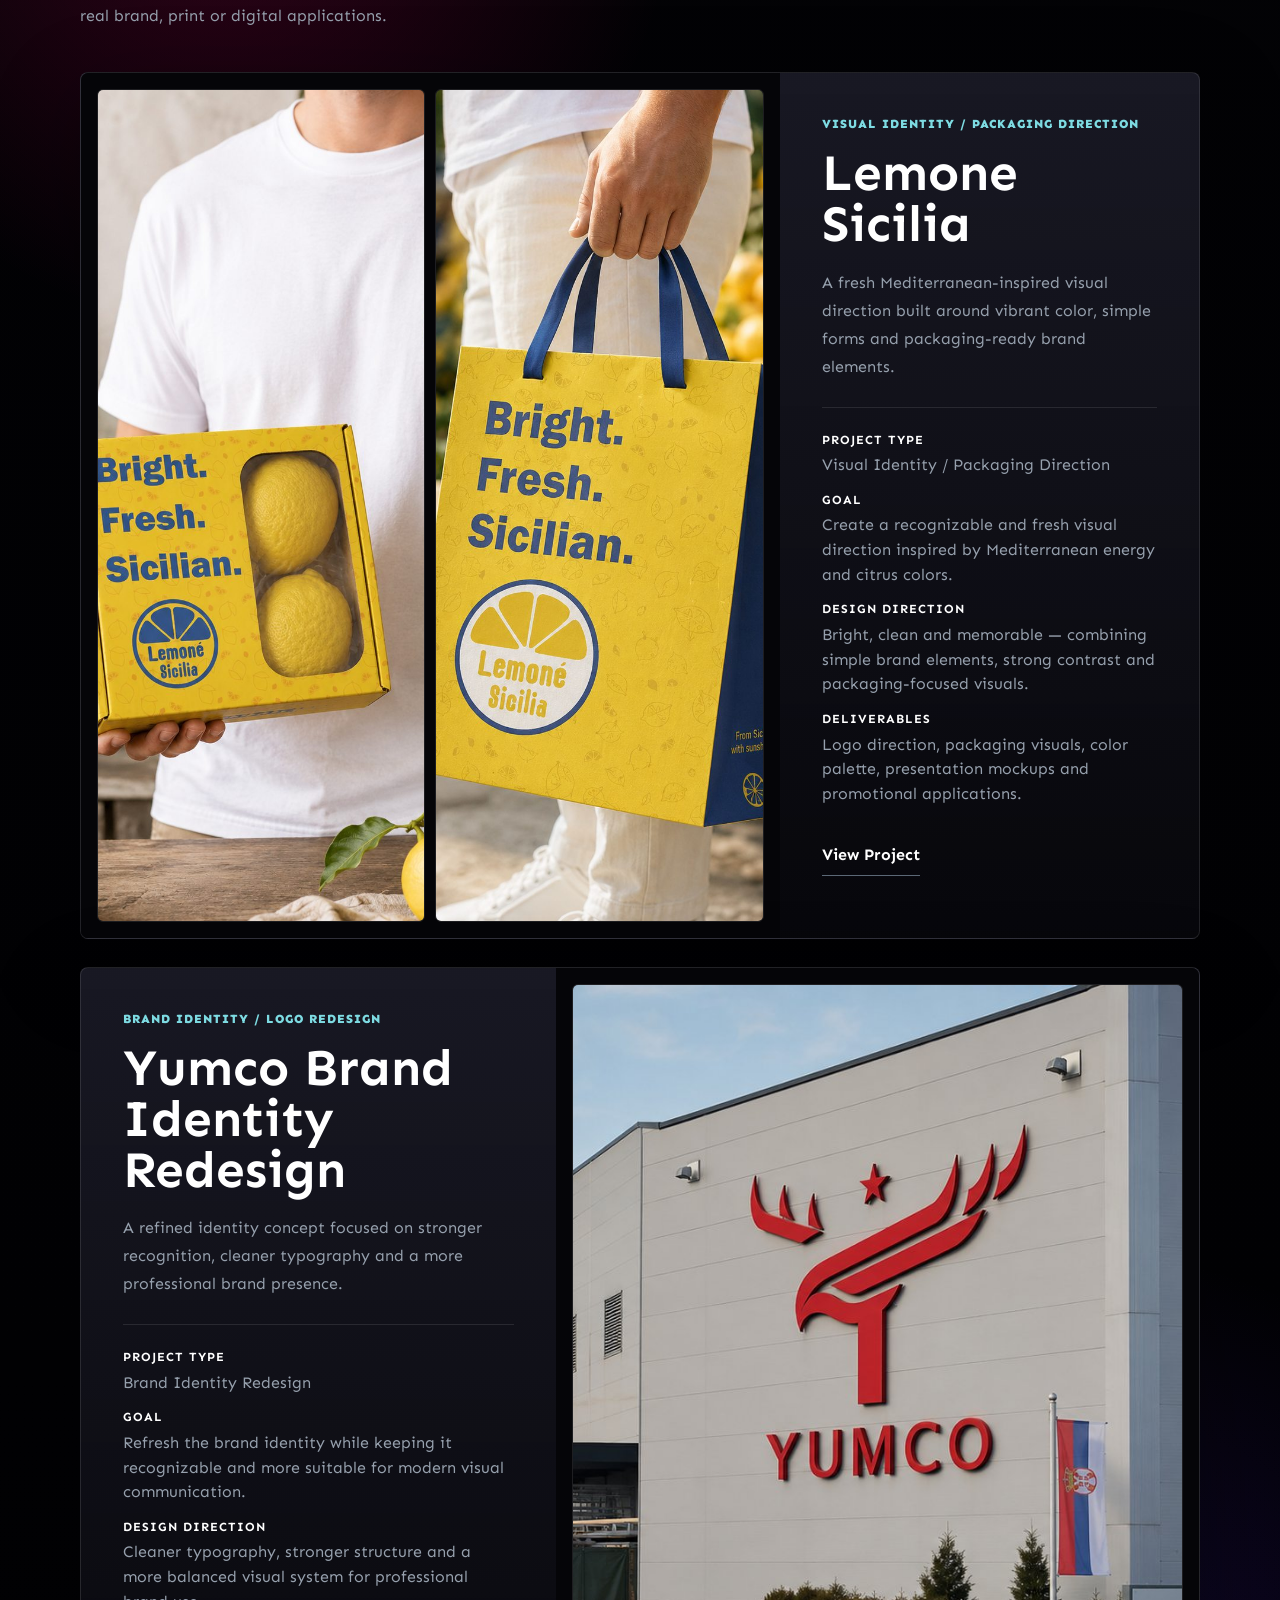
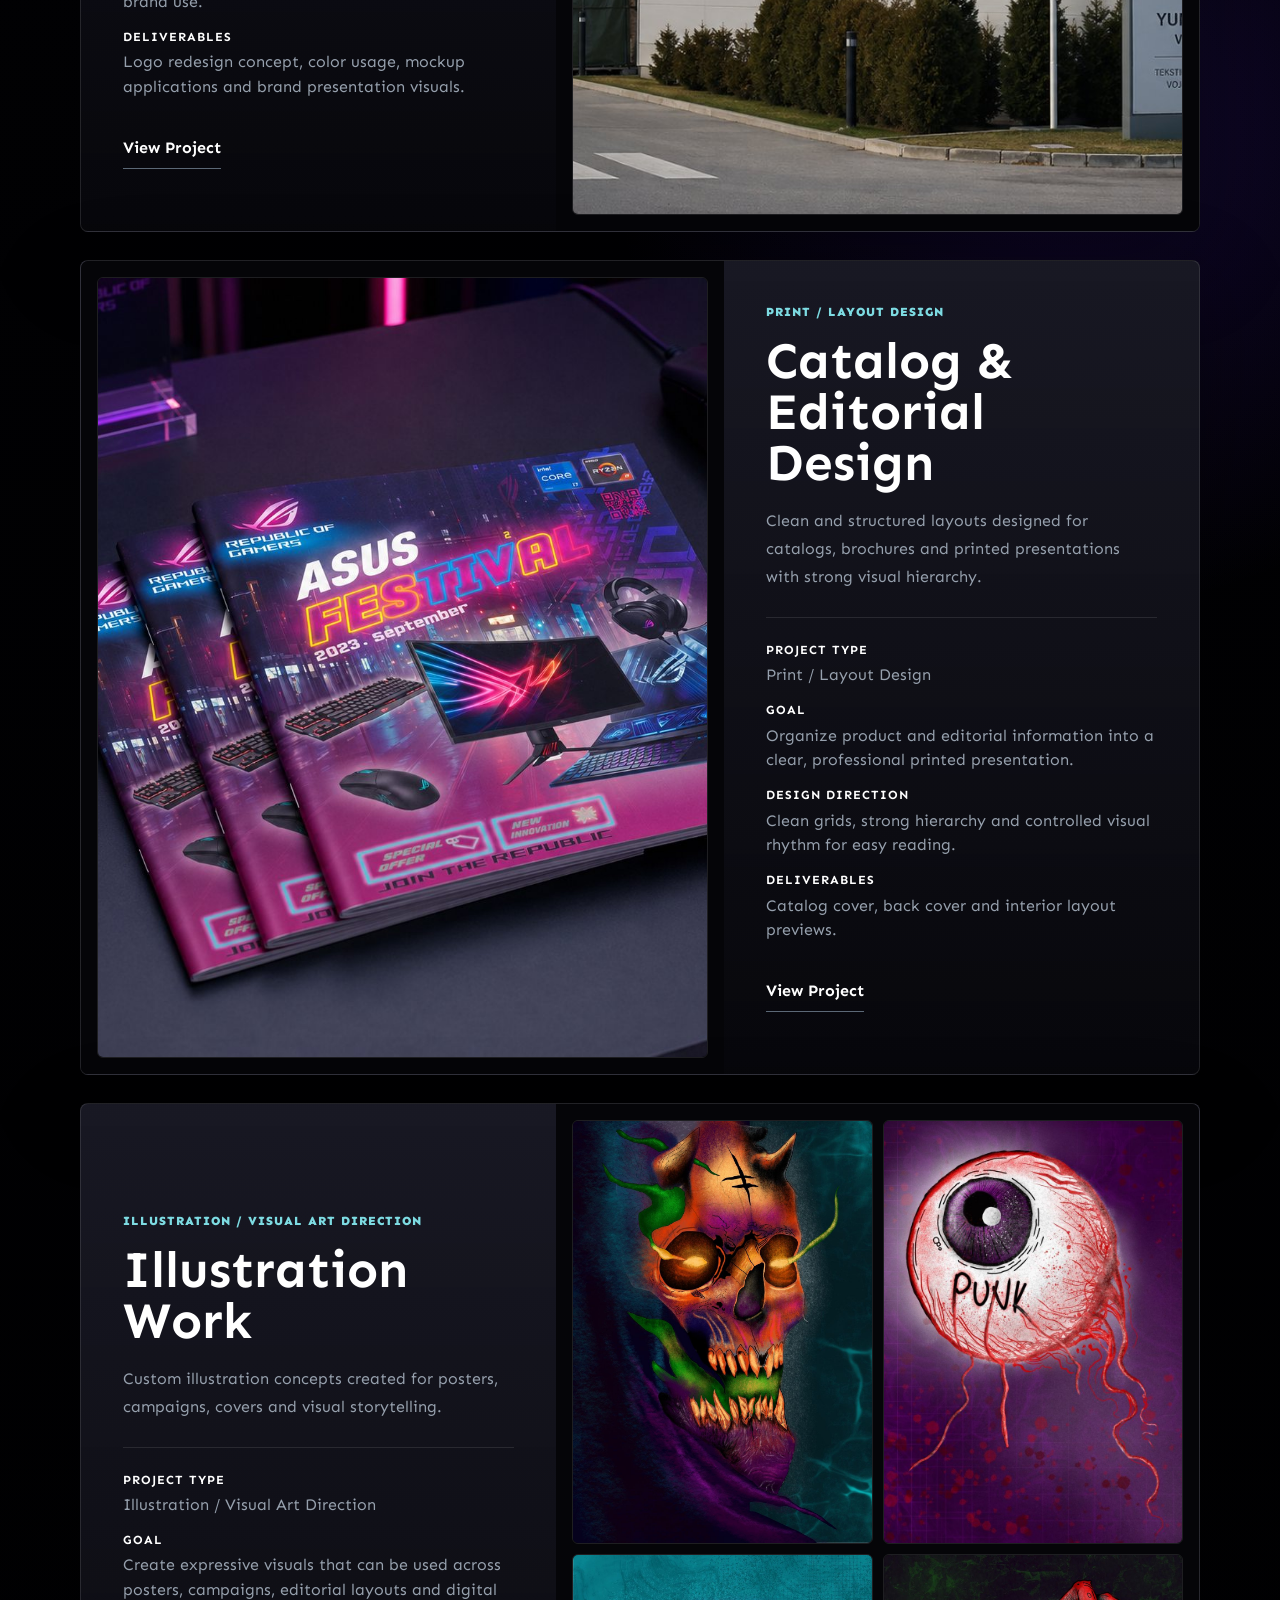
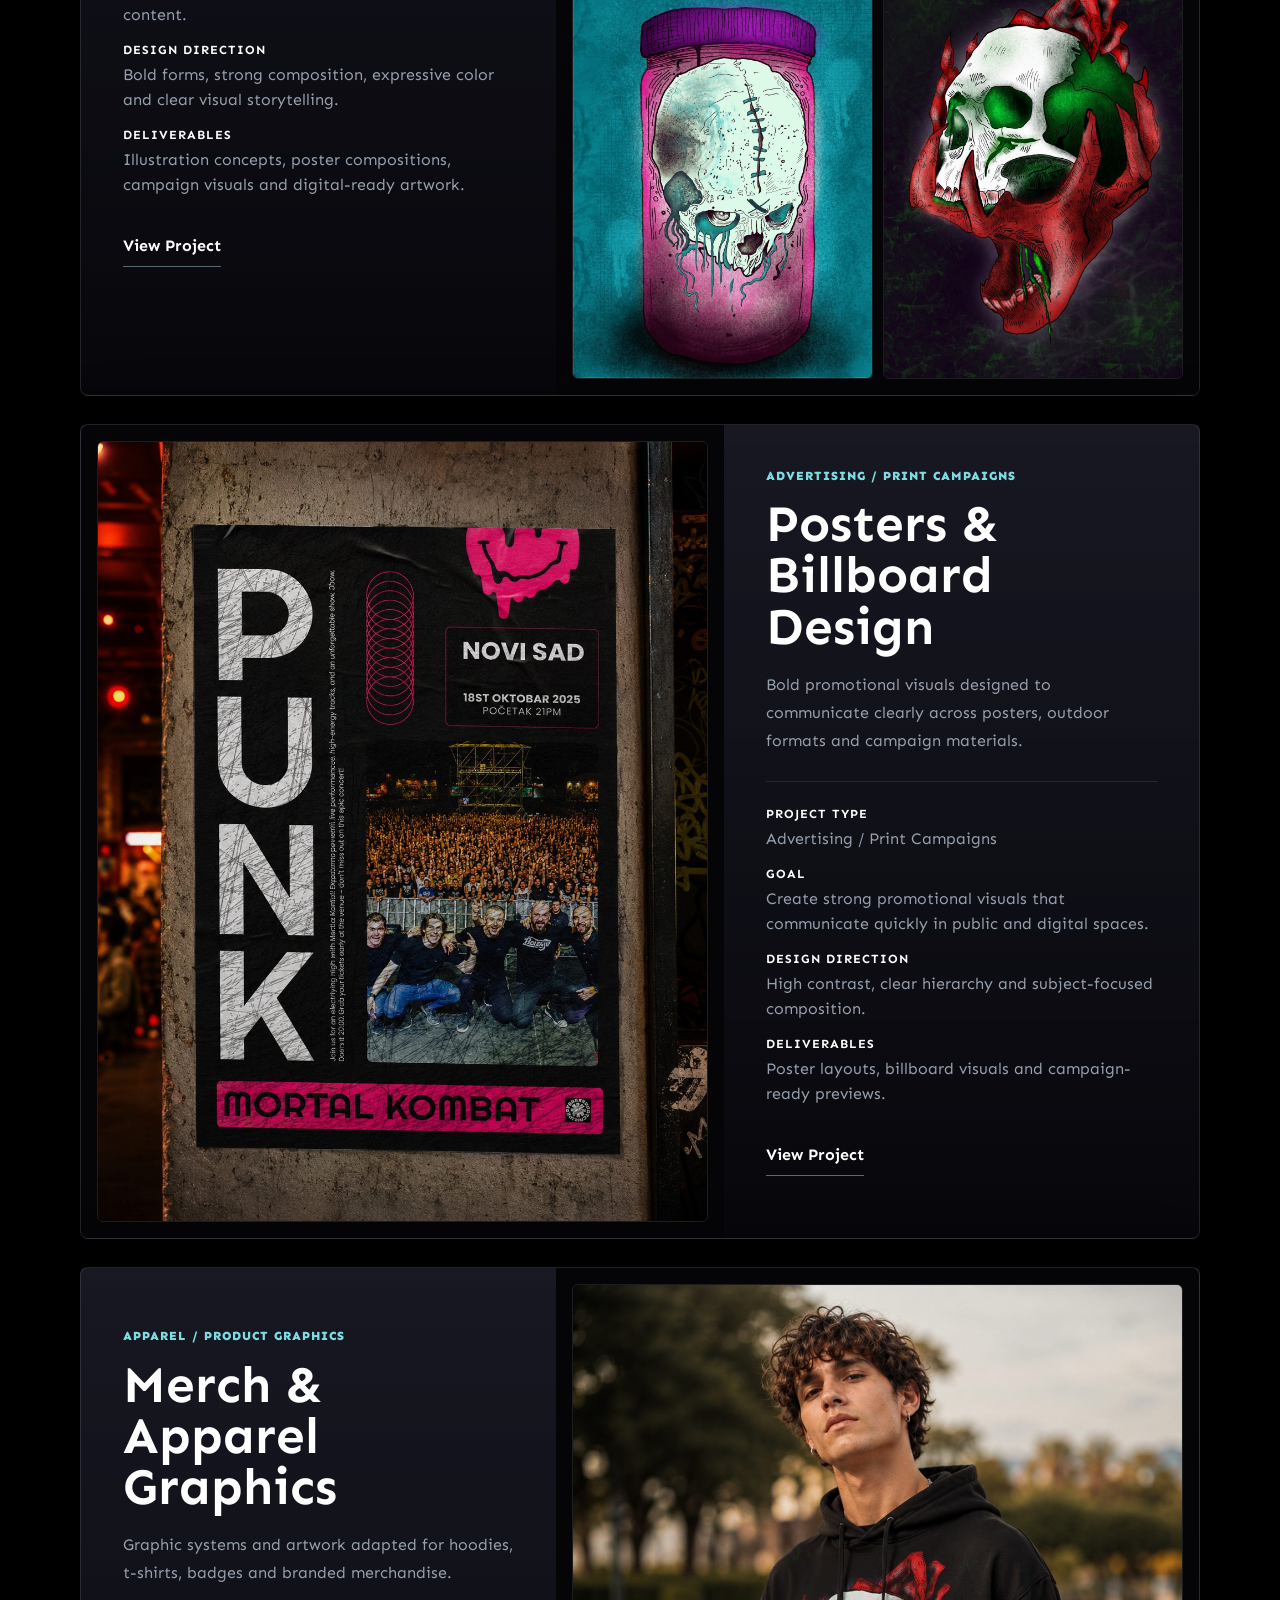
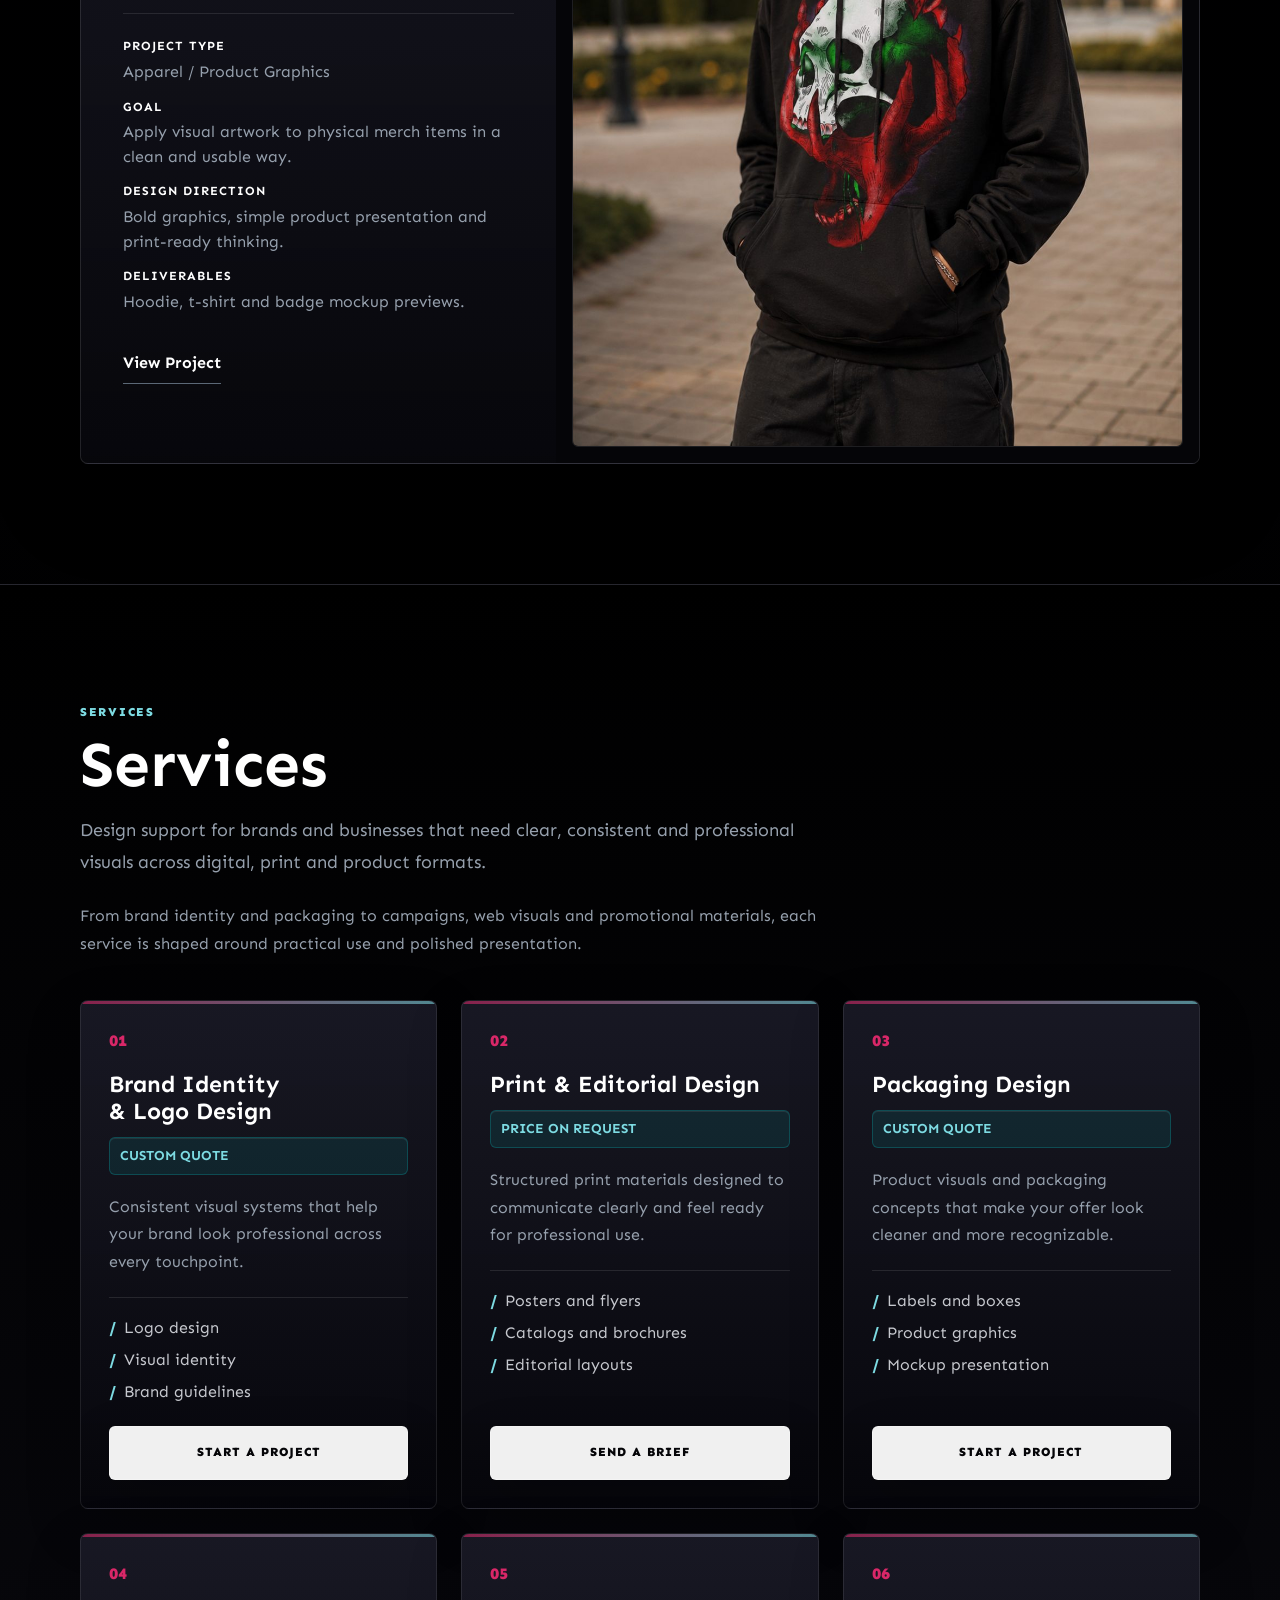
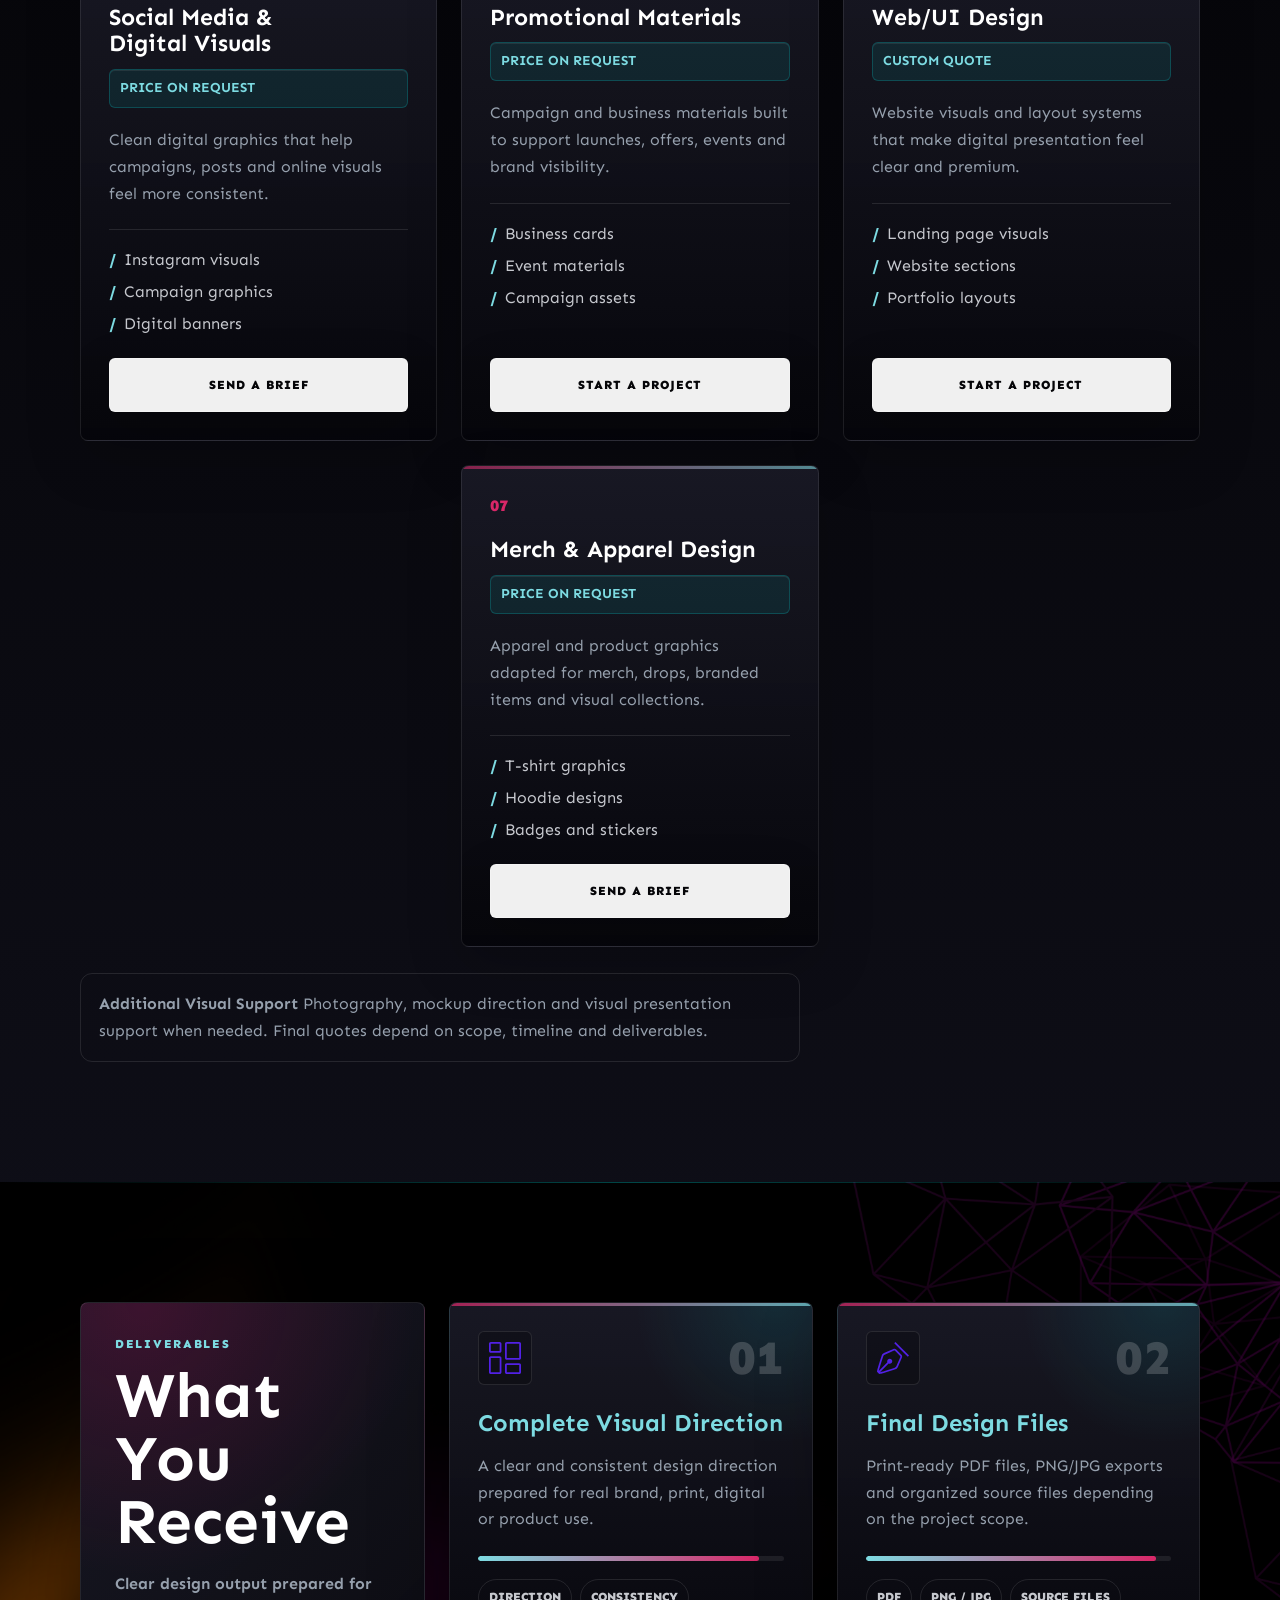
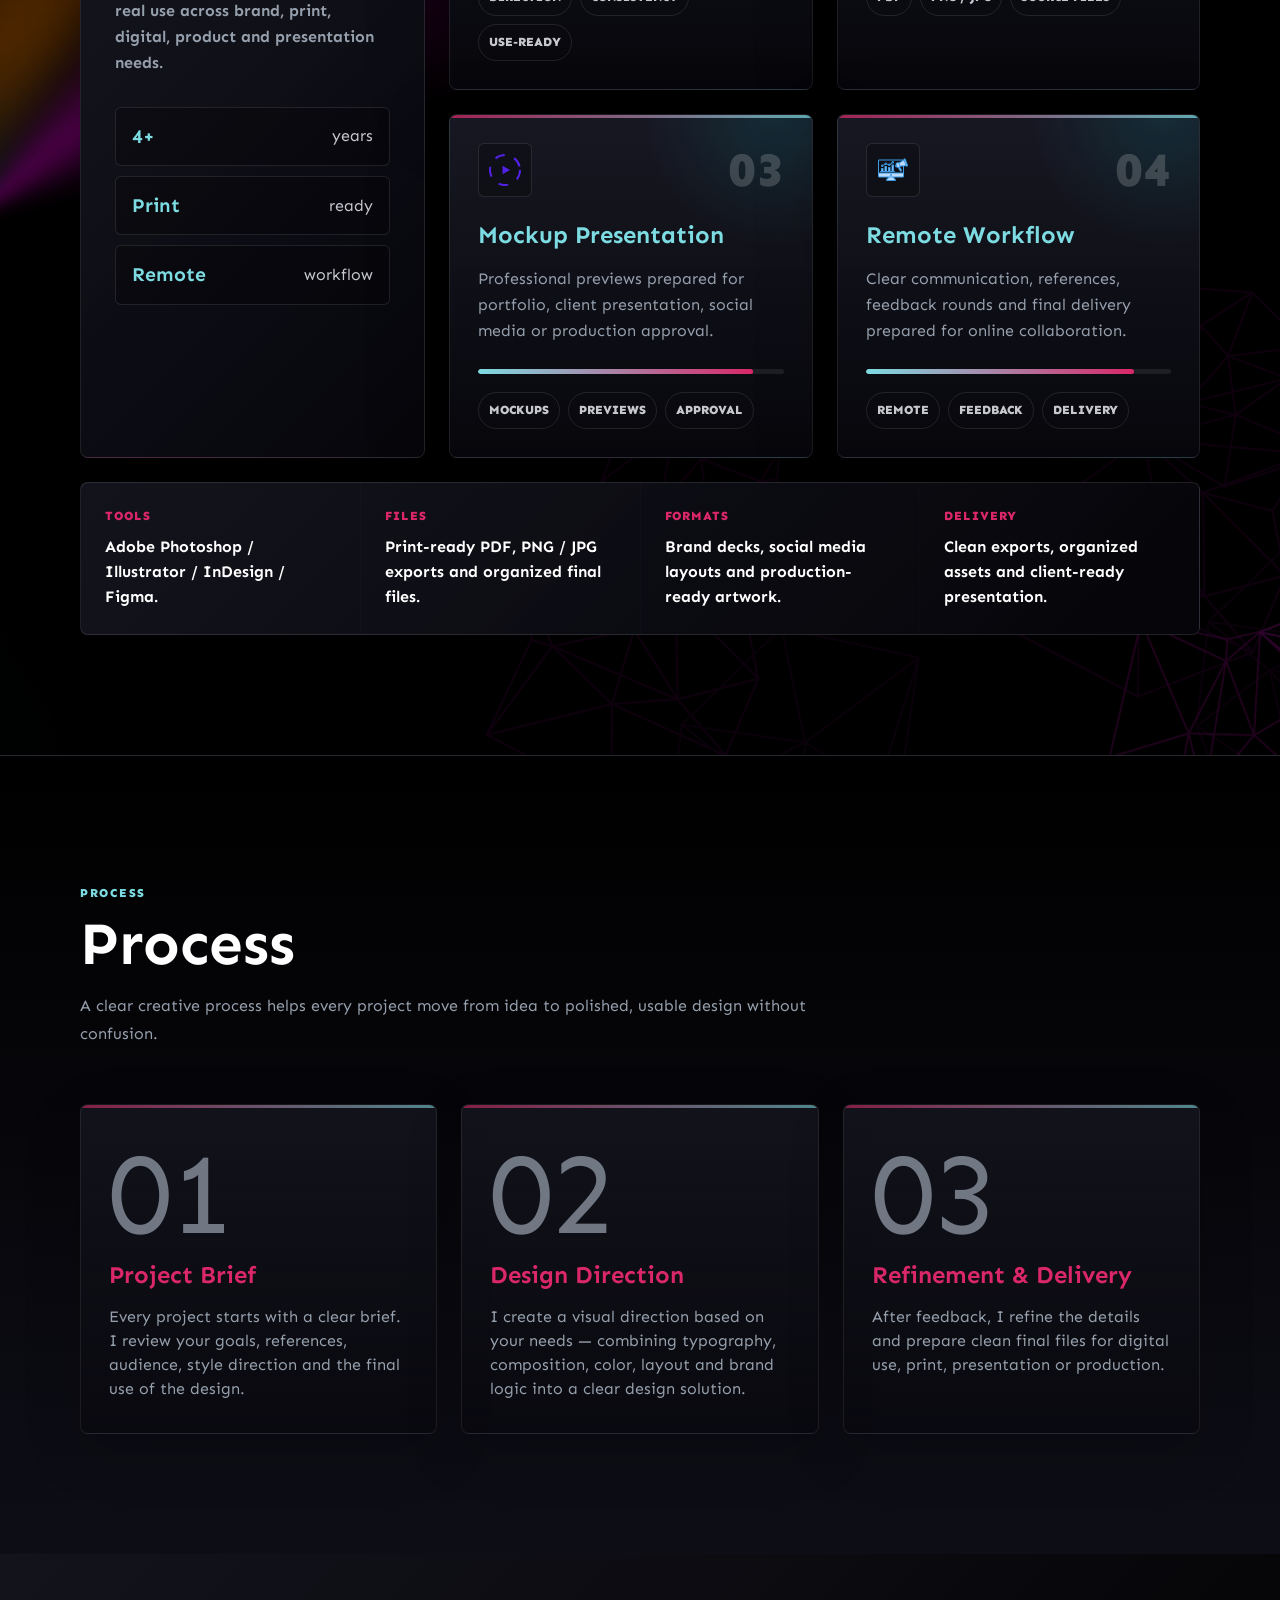
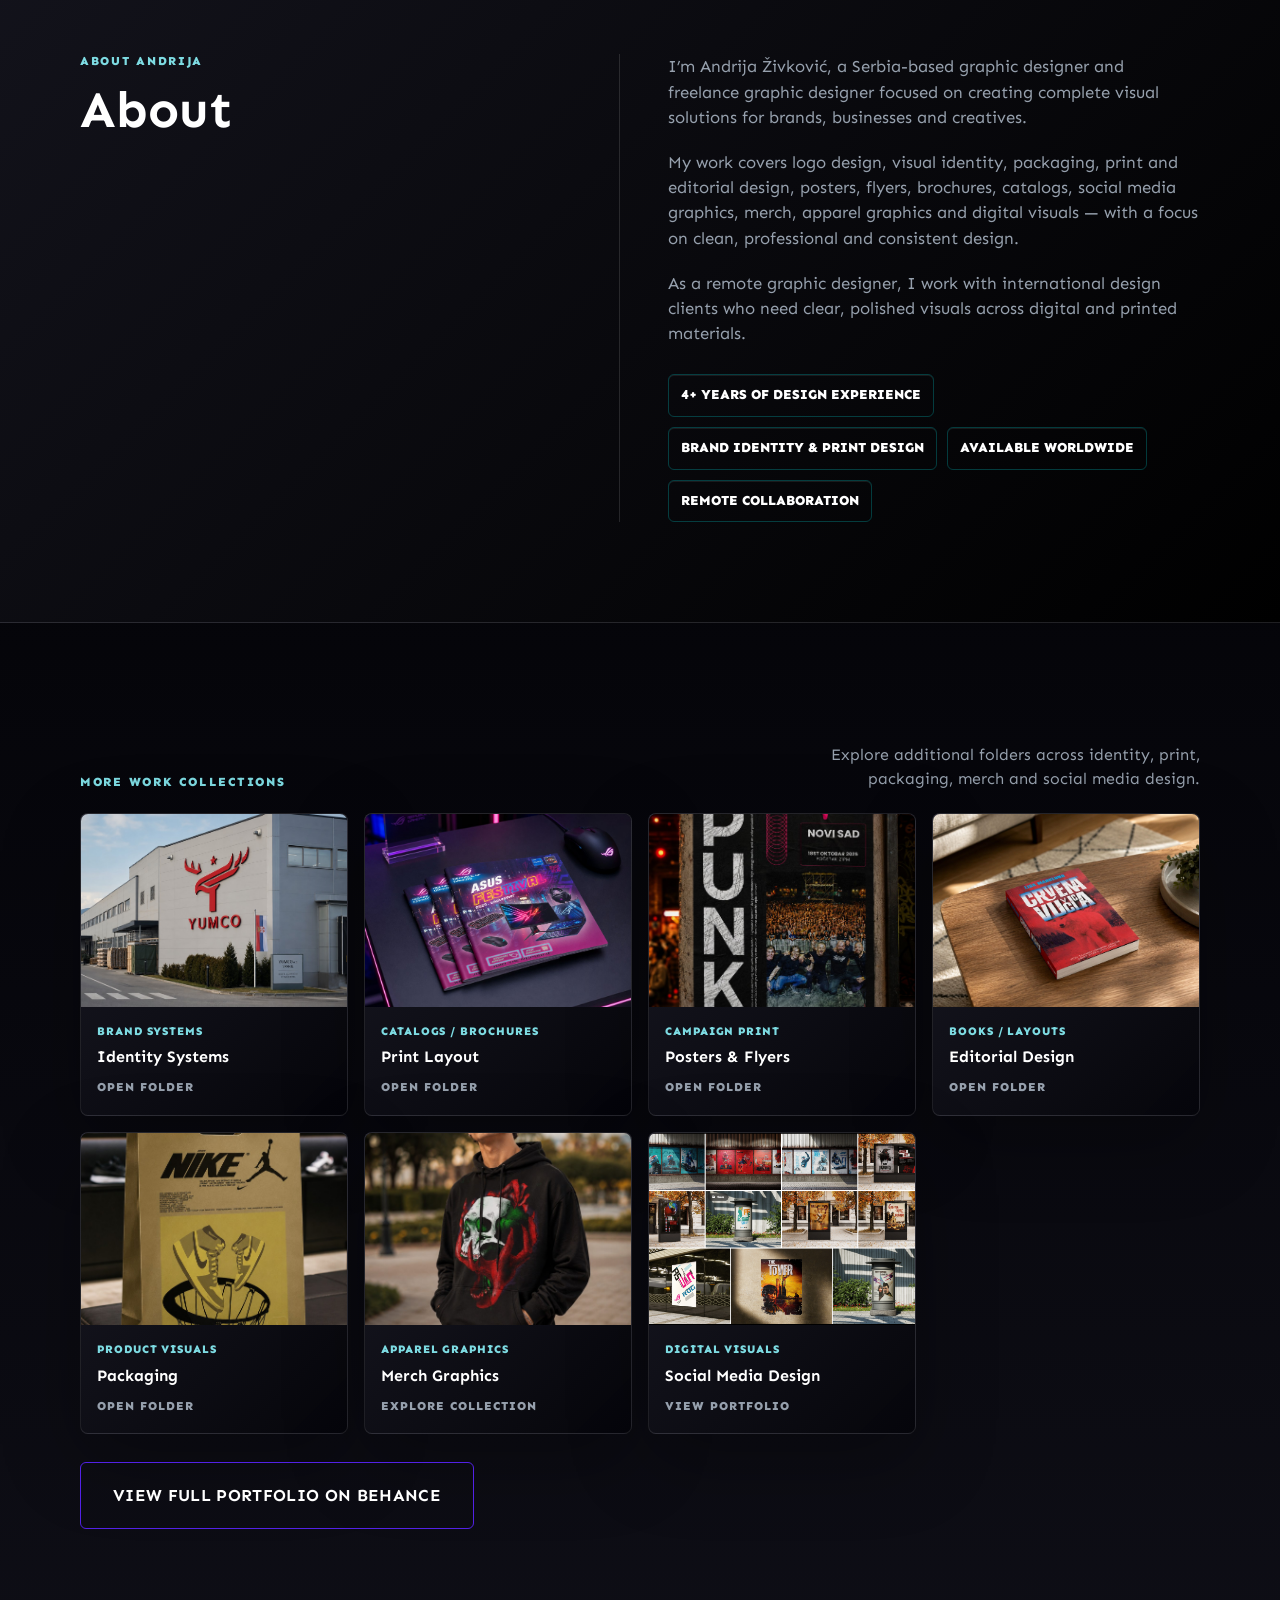
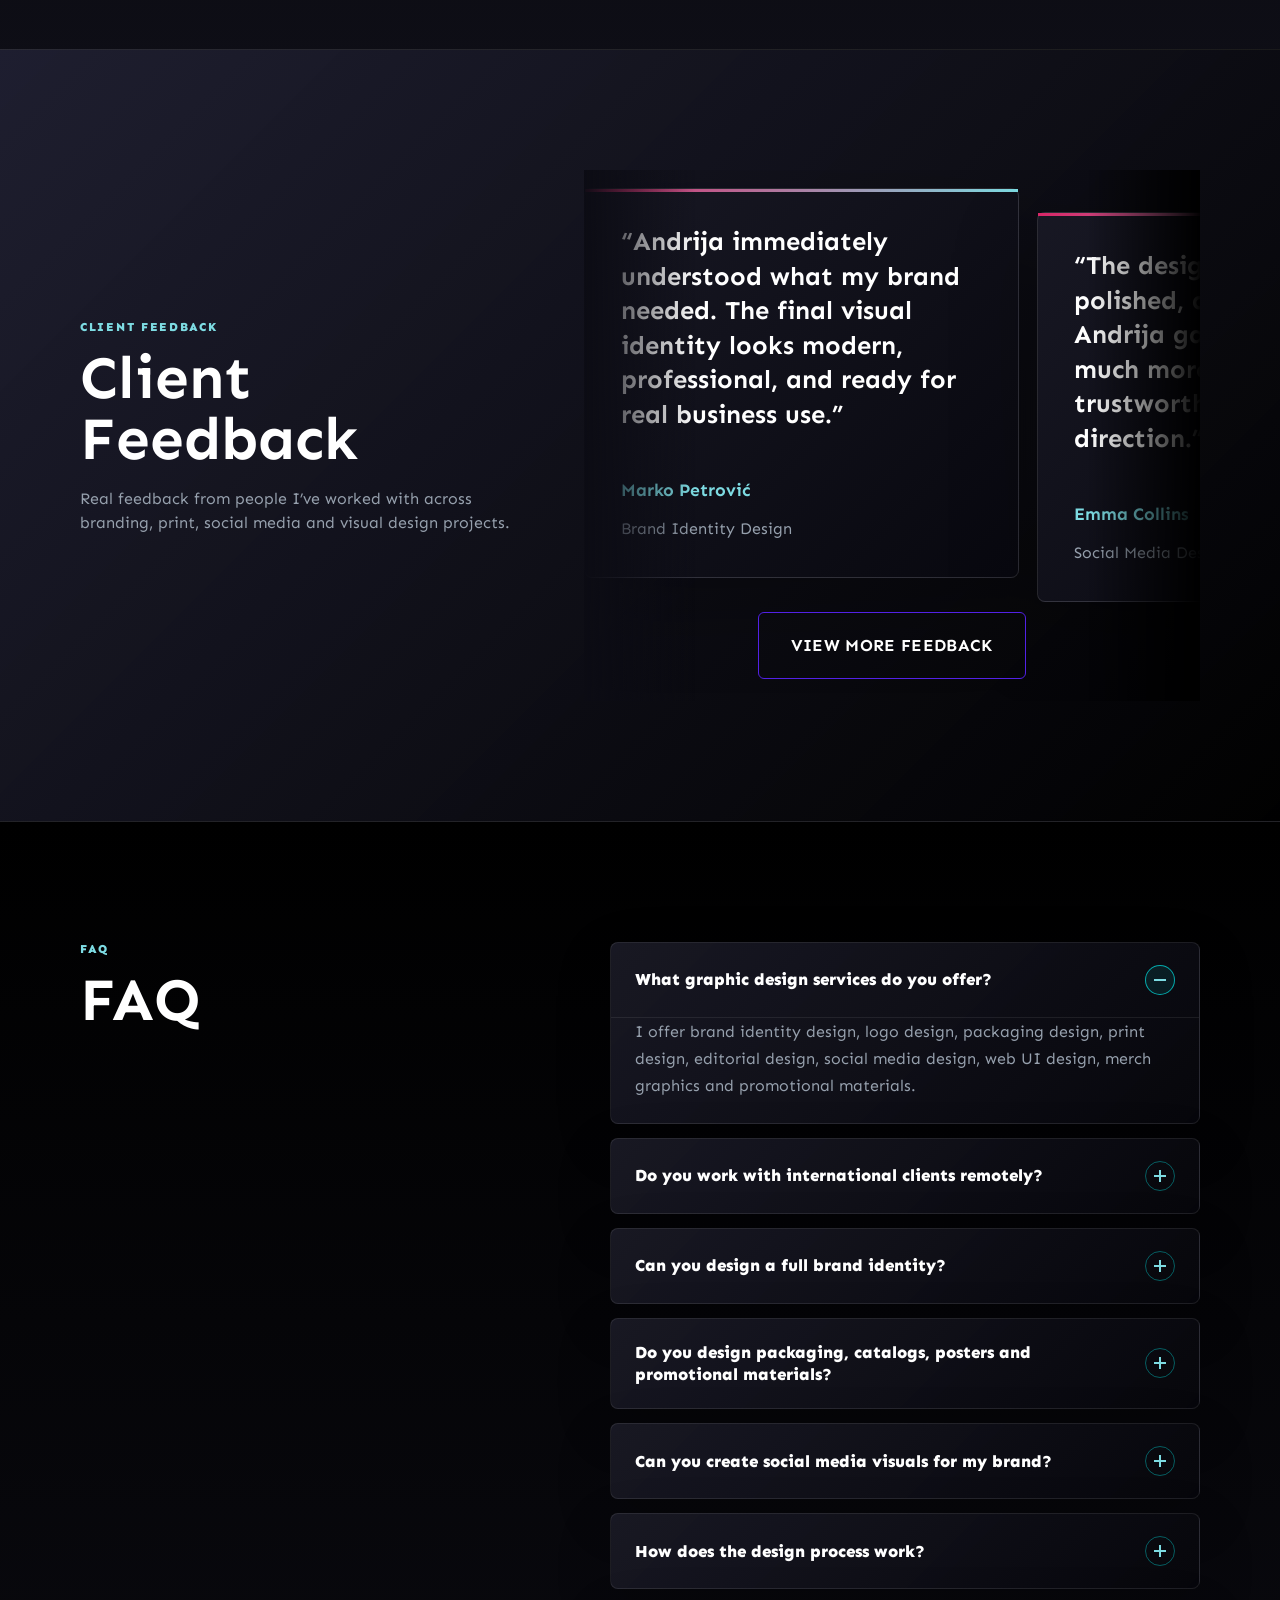
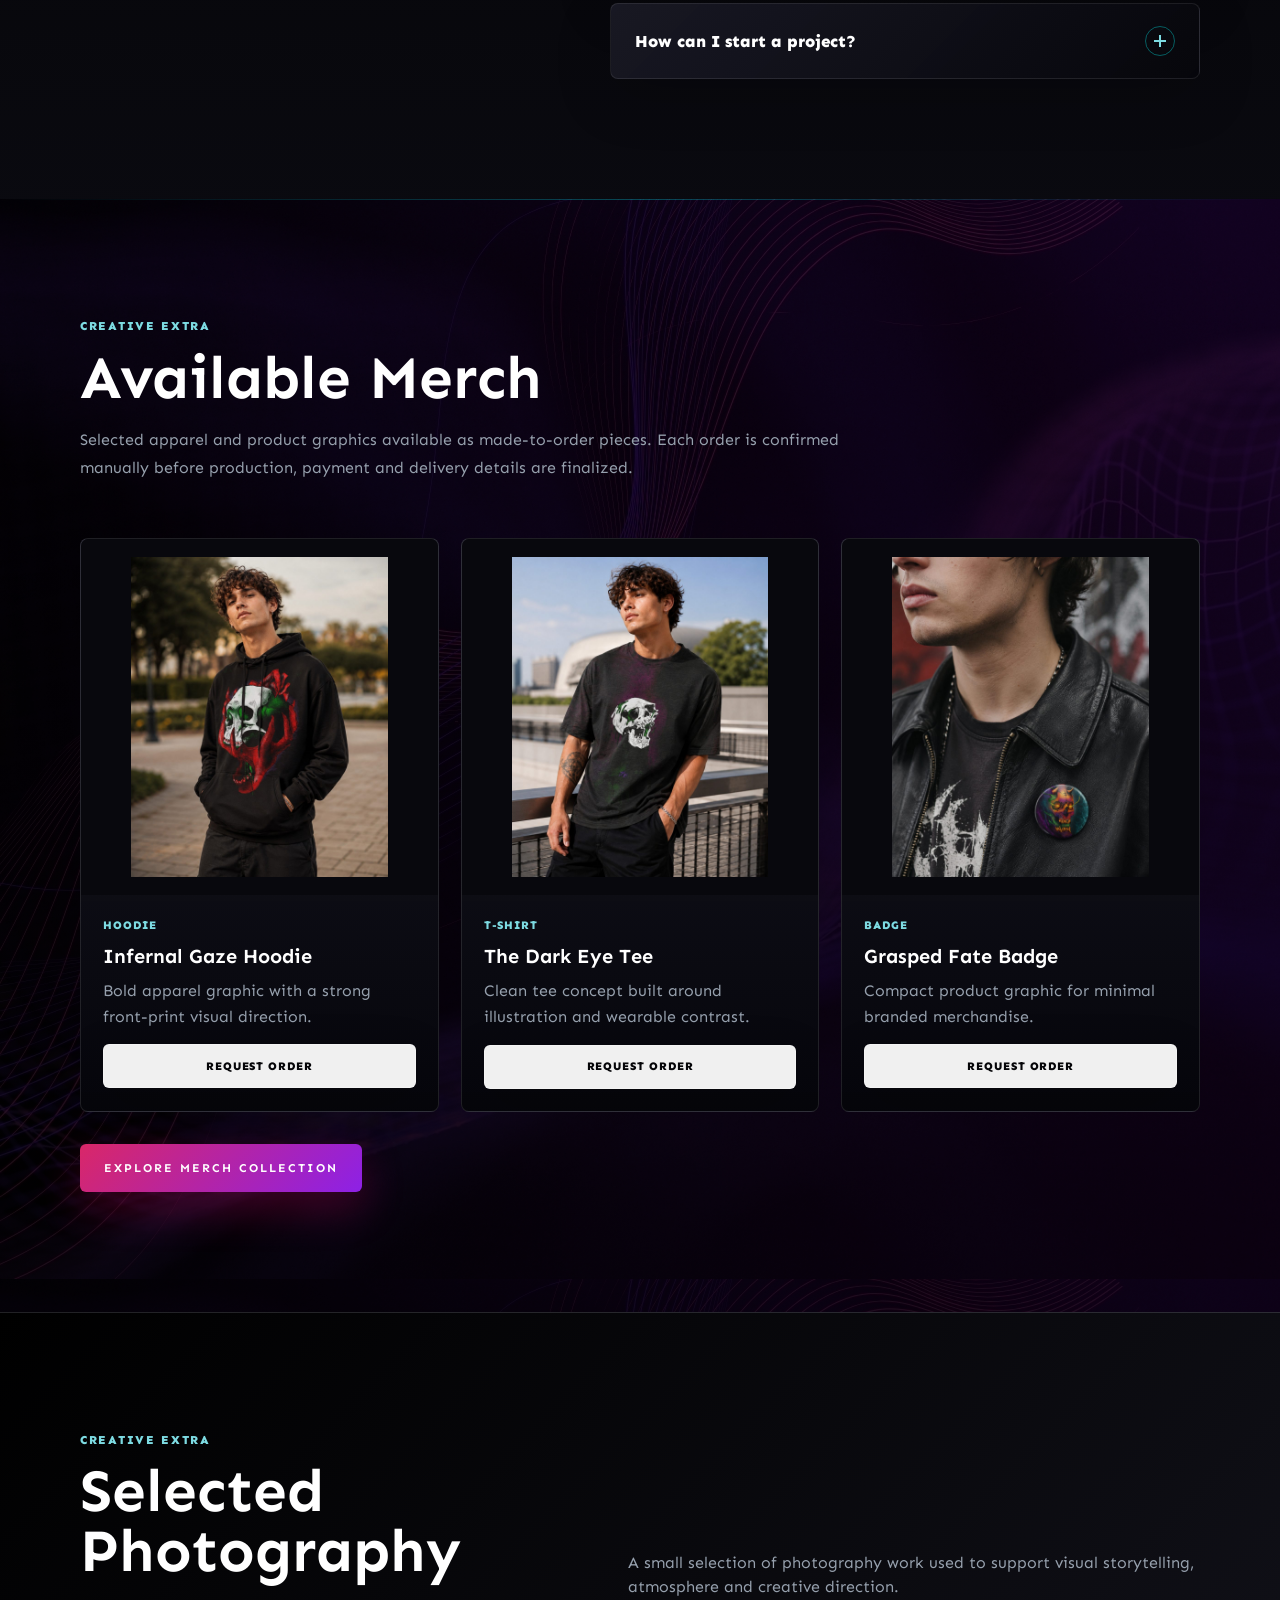
==== commit 4086738e: "jhkfdavbbv" ====
--- a/index.html
+++ b/index.html
@@ -767,35 +767,84 @@
           <p class="overline">FAQ</p>
           <h2>FAQ</h2>
         </div>
-        <div class="faq-list reveal">
-          <details open>
-            <summary>What graphic design services do you offer?</summary>
-            <p>I offer brand identity design, logo design, packaging design, print design, editorial design, social media design, web UI design, merch graphics and promotional materials.</p>
-          </details>
-          <details>
-            <summary>Do you work with international clients remotely?</summary>
-            <p>Yes. I work remotely with clients worldwide through a clear online workflow, references, feedback rounds and organized final delivery.</p>
-          </details>
-          <details>
-            <summary>Can you design a full brand identity?</summary>
-            <p>Yes. A full brand identity can include logo direction, typography, color system, visual style, mockups and presentation-ready brand assets.</p>
-          </details>
-          <details>
-            <summary>Do you design packaging, catalogs, posters and promotional materials?</summary>
-            <p>Yes. I create packaging visuals, catalogs, brochures, posters, flyers, editorial layouts and print-ready promotional materials.</p>
-          </details>
-          <details>
-            <summary>Can you create social media visuals for my brand?</summary>
-            <p>Yes. I design Instagram posts, story visuals, campaign graphics, digital banners and consistent social media systems for brands.</p>
-          </details>
-          <details>
-            <summary>How does the design process work?</summary>
-            <p>Every project starts with a brief, then moves into visual direction, refinement and final file delivery for digital, print or production use.</p>
-          </details>
-          <details>
-            <summary>How can I start a project?</summary>
-            <p>Send a short brief with your goals, deadline, budget range and reference links. I will review the scope and reply with clear next steps.</p>
-          </details>
+        <div class="faq-list reveal" data-faq-accordion>
+          <article class="faq-item is-open">
+            <button class="faq-question" type="button" id="faq-question-1" aria-expanded="true" aria-controls="faq-answer-1">
+              <span>What graphic design services do you offer?</span>
+              <span class="faq-icon" aria-hidden="true"></span>
+            </button>
+            <div class="faq-panel" id="faq-answer-1" role="region" aria-labelledby="faq-question-1">
+              <div class="faq-panel__inner">
+                <p>I offer brand identity design, logo design, packaging design, print design, editorial design, social media design, web UI design, merch graphics and promotional materials.</p>
+              </div>
+            </div>
+          </article>
+          <article class="faq-item">
+            <button class="faq-question" type="button" id="faq-question-2" aria-expanded="false" aria-controls="faq-answer-2">
+              <span>Do you work with international clients remotely?</span>
+              <span class="faq-icon" aria-hidden="true"></span>
+            </button>
+            <div class="faq-panel" id="faq-answer-2" role="region" aria-labelledby="faq-question-2" hidden>
+              <div class="faq-panel__inner">
+                <p>Yes. I work remotely with clients worldwide through a clear online workflow, references, feedback rounds and organized final delivery.</p>
+              </div>
+            </div>
+          </article>
+          <article class="faq-item">
+            <button class="faq-question" type="button" id="faq-question-3" aria-expanded="false" aria-controls="faq-answer-3">
+              <span>Can you design a full brand identity?</span>
+              <span class="faq-icon" aria-hidden="true"></span>
+            </button>
+            <div class="faq-panel" id="faq-answer-3" role="region" aria-labelledby="faq-question-3" hidden>
+              <div class="faq-panel__inner">
+                <p>Yes. A full brand identity can include logo direction, typography, color system, visual style, mockups and presentation-ready brand assets.</p>
+              </div>
+            </div>
+          </article>
+          <article class="faq-item">
+            <button class="faq-question" type="button" id="faq-question-4" aria-expanded="false" aria-controls="faq-answer-4">
+              <span>Do you design packaging, catalogs, posters and promotional materials?</span>
+              <span class="faq-icon" aria-hidden="true"></span>
+            </button>
+            <div class="faq-panel" id="faq-answer-4" role="region" aria-labelledby="faq-question-4" hidden>
+              <div class="faq-panel__inner">
+                <p>Yes. I create packaging visuals, catalogs, brochures, posters, flyers, editorial layouts and print-ready promotional materials.</p>
+              </div>
+            </div>
+          </article>
+          <article class="faq-item">
+            <button class="faq-question" type="button" id="faq-question-5" aria-expanded="false" aria-controls="faq-answer-5">
+              <span>Can you create social media visuals for my brand?</span>
+              <span class="faq-icon" aria-hidden="true"></span>
+            </button>
+            <div class="faq-panel" id="faq-answer-5" role="region" aria-labelledby="faq-question-5" hidden>
+              <div class="faq-panel__inner">
+                <p>Yes. I design Instagram posts, story visuals, campaign graphics, digital banners and consistent social media systems for brands.</p>
+              </div>
+            </div>
+          </article>
+          <article class="faq-item">
+            <button class="faq-question" type="button" id="faq-question-6" aria-expanded="false" aria-controls="faq-answer-6">
+              <span>How does the design process work?</span>
+              <span class="faq-icon" aria-hidden="true"></span>
+            </button>
+            <div class="faq-panel" id="faq-answer-6" role="region" aria-labelledby="faq-question-6" hidden>
+              <div class="faq-panel__inner">
+                <p>Every project starts with a brief, then moves into visual direction, refinement and final file delivery for digital, print or production use.</p>
+              </div>
+            </div>
+          </article>
+          <article class="faq-item">
+            <button class="faq-question" type="button" id="faq-question-7" aria-expanded="false" aria-controls="faq-answer-7">
+              <span>How can I start a project?</span>
+              <span class="faq-icon" aria-hidden="true"></span>
+            </button>
+            <div class="faq-panel" id="faq-answer-7" role="region" aria-labelledby="faq-question-7" hidden>
+              <div class="faq-panel__inner">
+                <p>Send a short brief with your goals, deadline, budget range and reference links. I will review the scope and reply with clear next steps.</p>
+              </div>
+            </div>
+          </article>
         </div>
       </div>
     </section>
--- a/styles.css
+++ b/styles.css
@@ -76,7 +76,7 @@
 .process-card,
 .service-card,
 .merch-card,
-.faq-list details,
+.faq-item,
 .contact-form,
 .order-form,
 .mini-form input,
@@ -155,7 +155,7 @@
 
 .service-card p,
 .merch-card p,
-.faq-list p {
+.faq-panel p {
   line-height: 1.7;
 }
 
@@ -256,16 +256,12 @@
   outline: 0;
 }
 
-.faq-list details {
+.faq-item {
   background:
     linear-gradient(135deg, rgba(24, 24, 35, .84), rgba(5, 5, 10, .94)),
     var(--level-1);
   border-radius: var(--radius);
   overflow: hidden;
-}
-
-.faq-list summary {
-  cursor: pointer;
 }
 
 .feedback-section {
@@ -455,7 +451,7 @@
 .merch-card,
 .contact-form,
 .order-form,
-.faq-list details,
+.faq-item,
 .feedback-card {
   background:
     linear-gradient(180deg, rgba(24, 24, 35, .74), rgba(6, 6, 10, .96)),
@@ -3347,43 +3343,104 @@
   gap: 14px;
 }
 
-.faq-list details {
+.faq-item {
   background: rgba(24, 24, 35, .7);
   border: 1px solid rgba(255, 255, 255, .09);
   border-radius: var(--radius);
+  overflow: hidden;
   padding: 0;
 }
 
-.faq-list summary {
+.faq-question {
+  align-items: center;
+  background: transparent;
+  border: 0;
   color: var(--white);
   cursor: pointer;
+  display: flex;
+  font: inherit;
   font-size: 1.05rem;
   font-weight: 800;
-  list-style: none;
+  gap: 20px;
+  justify-content: space-between;
+  line-height: 1.35;
   padding: 22px 24px;
-}
-
-.faq-list summary::-webkit-details-marker {
-  display: none;
-}
-
-.faq-list summary::after {
-  color: var(--cyan);
-  content: "+";
-  float: right;
-  font-size: 1.4rem;
-  line-height: 1;
-}
-
-.faq-list details[open] summary::after {
-  content: "-";
-}
-
-.faq-list p {
+  text-align: left;
+  width: 100%;
+}
+
+.faq-question:focus-visible {
+  outline: 2px solid rgba(0, 255, 255, .72);
+  outline-offset: -4px;
+}
+
+.faq-icon {
+  border: 1px solid rgba(0, 255, 255, .34);
+  border-radius: 999px;
+  display: inline-grid;
+  flex: 0 0 30px;
+  height: 30px;
+  place-items: center;
+  transition: border-color .3s ease, transform .3s var(--ease), background .3s ease;
+  width: 30px;
+}
+
+.faq-icon::before,
+.faq-icon::after {
+  background: var(--cyan);
+  content: "";
+  grid-area: 1 / 1;
+  height: 2px;
+  transition: opacity .25s ease, transform .3s var(--ease);
+  width: 12px;
+}
+
+.faq-icon::after {
+  transform: rotate(90deg);
+}
+
+.faq-item.is-open .faq-icon {
+  background: rgba(0, 255, 255, .08);
+  border-color: rgba(0, 255, 255, .62);
+  transform: rotate(180deg);
+}
+
+.faq-item.is-open .faq-icon::after {
+  opacity: 0;
+  transform: rotate(90deg) scaleX(.2);
+}
+
+.faq-panel {
   border-top: 1px solid rgba(255, 255, 255, .08);
+  max-height: 0;
+  opacity: 0;
+  overflow: hidden;
+  transform: translateY(-6px);
+  transition: max-height .32s var(--ease), opacity .26s ease, transform .32s var(--ease);
+  will-change: max-height, opacity, transform;
+}
+
+.faq-item.is-open .faq-panel {
+  opacity: 1;
+  transform: translateY(0);
+}
+
+.faq-panel__inner {
+  padding: 0 24px 24px;
+}
+
+.faq-panel p {
   color: var(--muted);
   margin: 0;
-  padding: 0 24px 24px;
+}
+
+@media (prefers-reduced-motion: reduce) {
+  .faq-icon,
+  .faq-icon::before,
+  .faq-icon::after,
+  .faq-panel {
+    transition: none;
+  }
 }
 
 .feedback-section {
@@ -4840,7 +4897,7 @@
 .process-card,
 .service-card,
 .merch-card,
-.faq-list details,
+.faq-item,
 .contact-form,
 .order-form,
 .tool-stack span {
@@ -4873,7 +4930,7 @@
 
 .service-card p,
 .merch-card p,
-.faq-list p {
+.faq-panel p {
   line-height: 1.7;
 }
 
@@ -4916,7 +4973,7 @@
   outline: 0;
 }
 
-.faq-list details {
+.faq-item {
   background:
     linear-gradient(135deg, rgba(24, 24, 35, .84), rgba(5, 5, 10, .94)),
     var(--level-1);
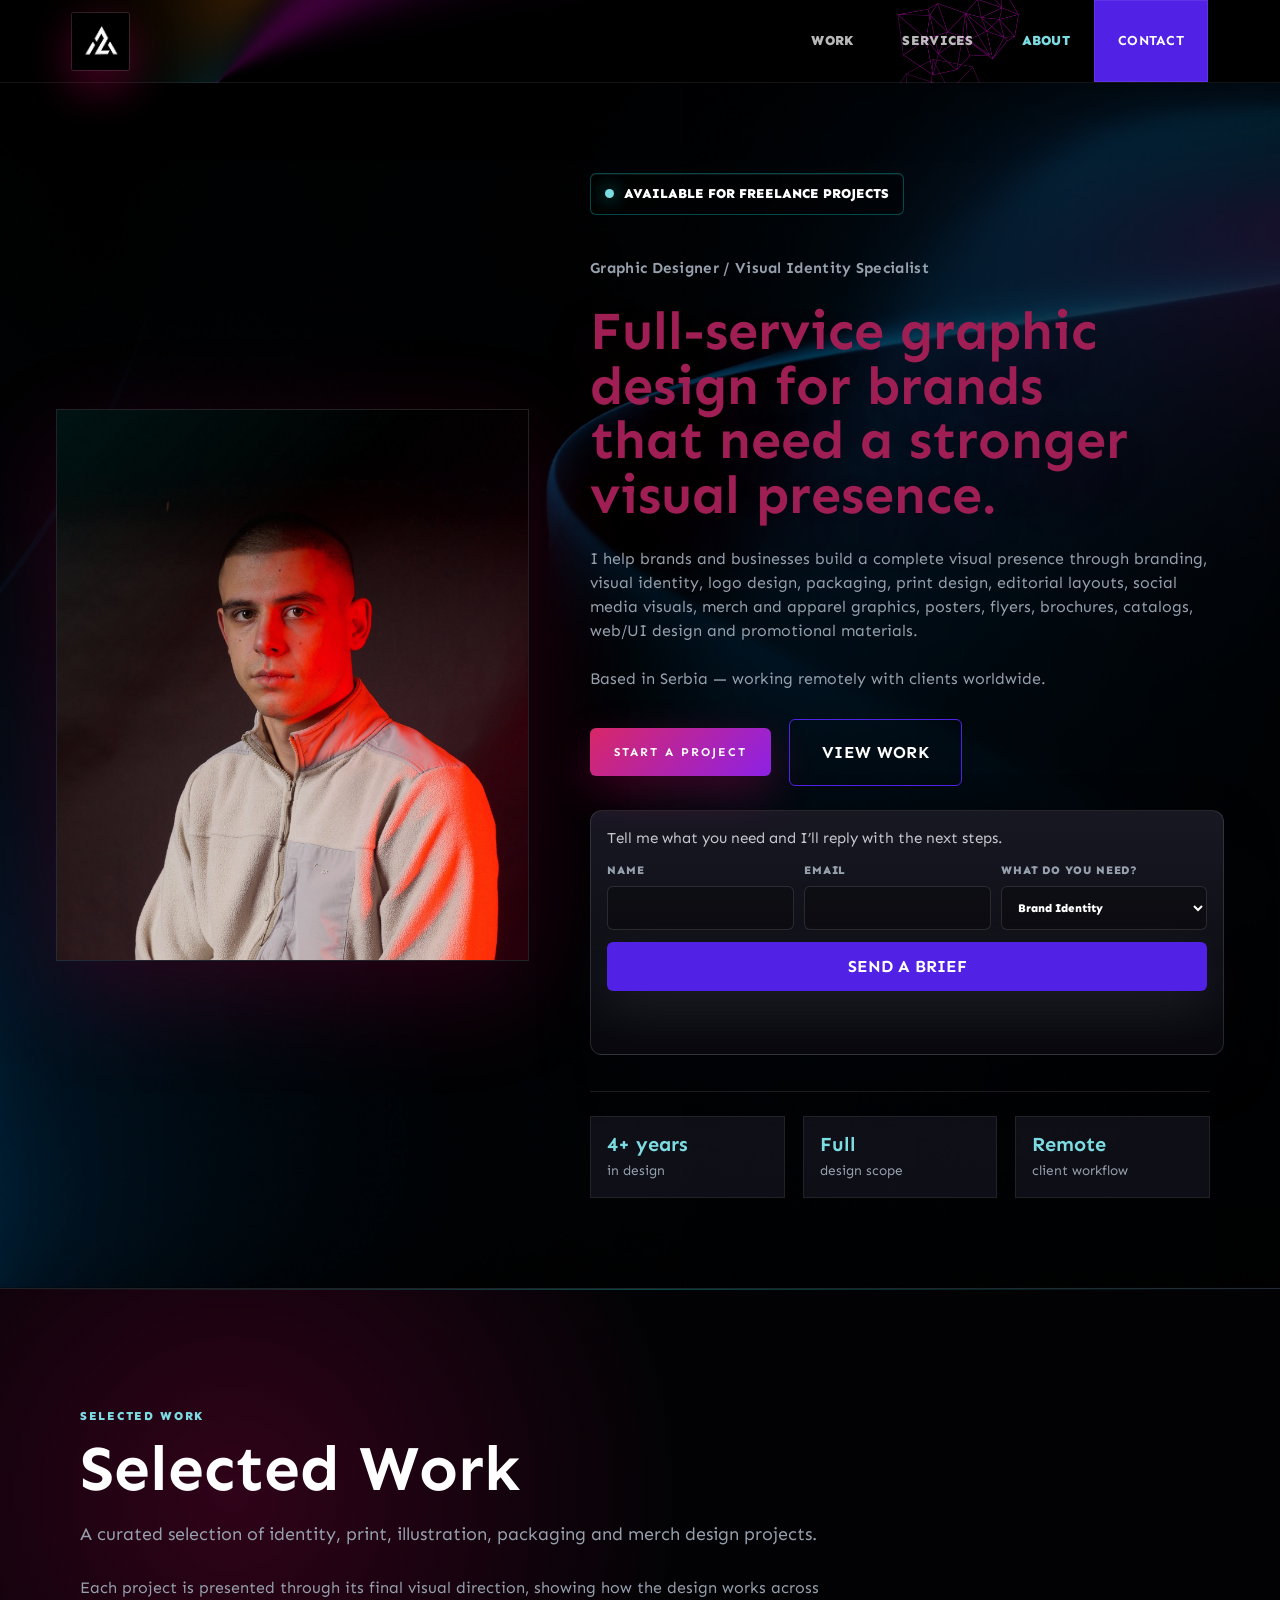
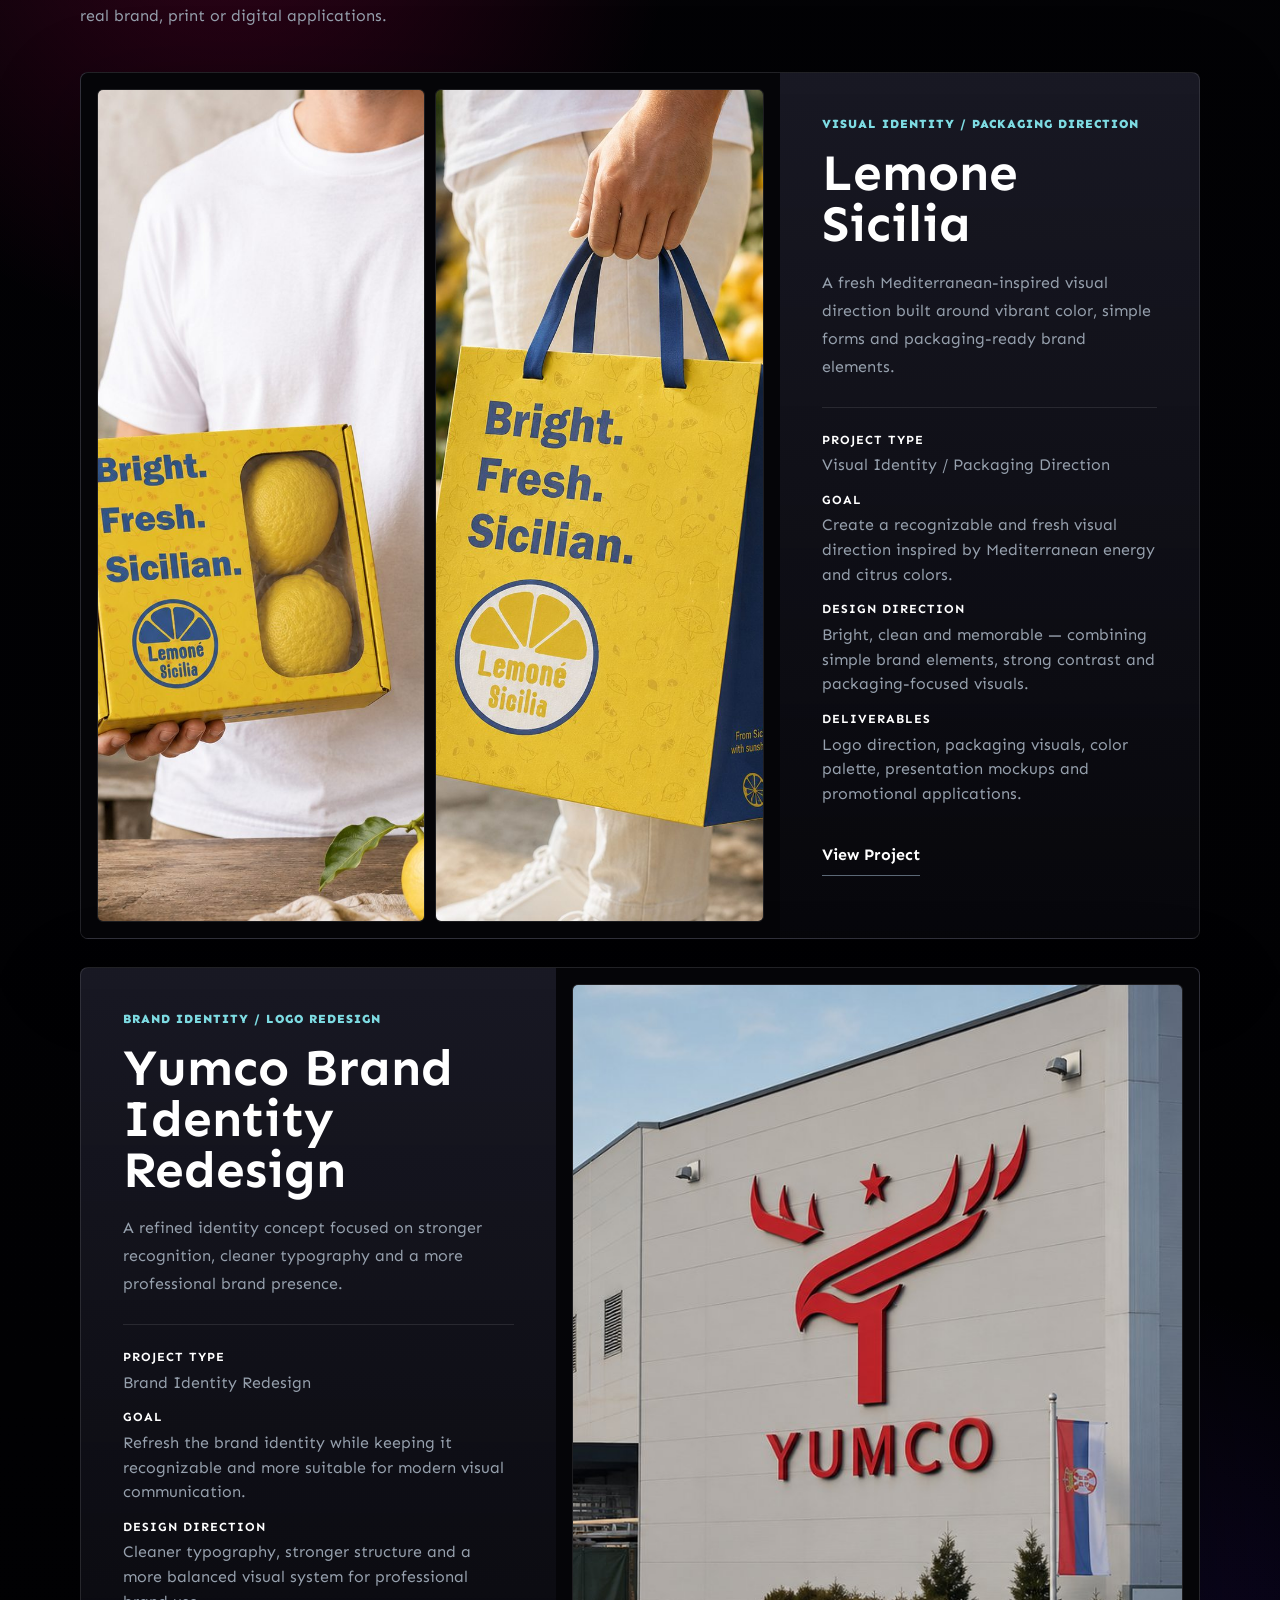
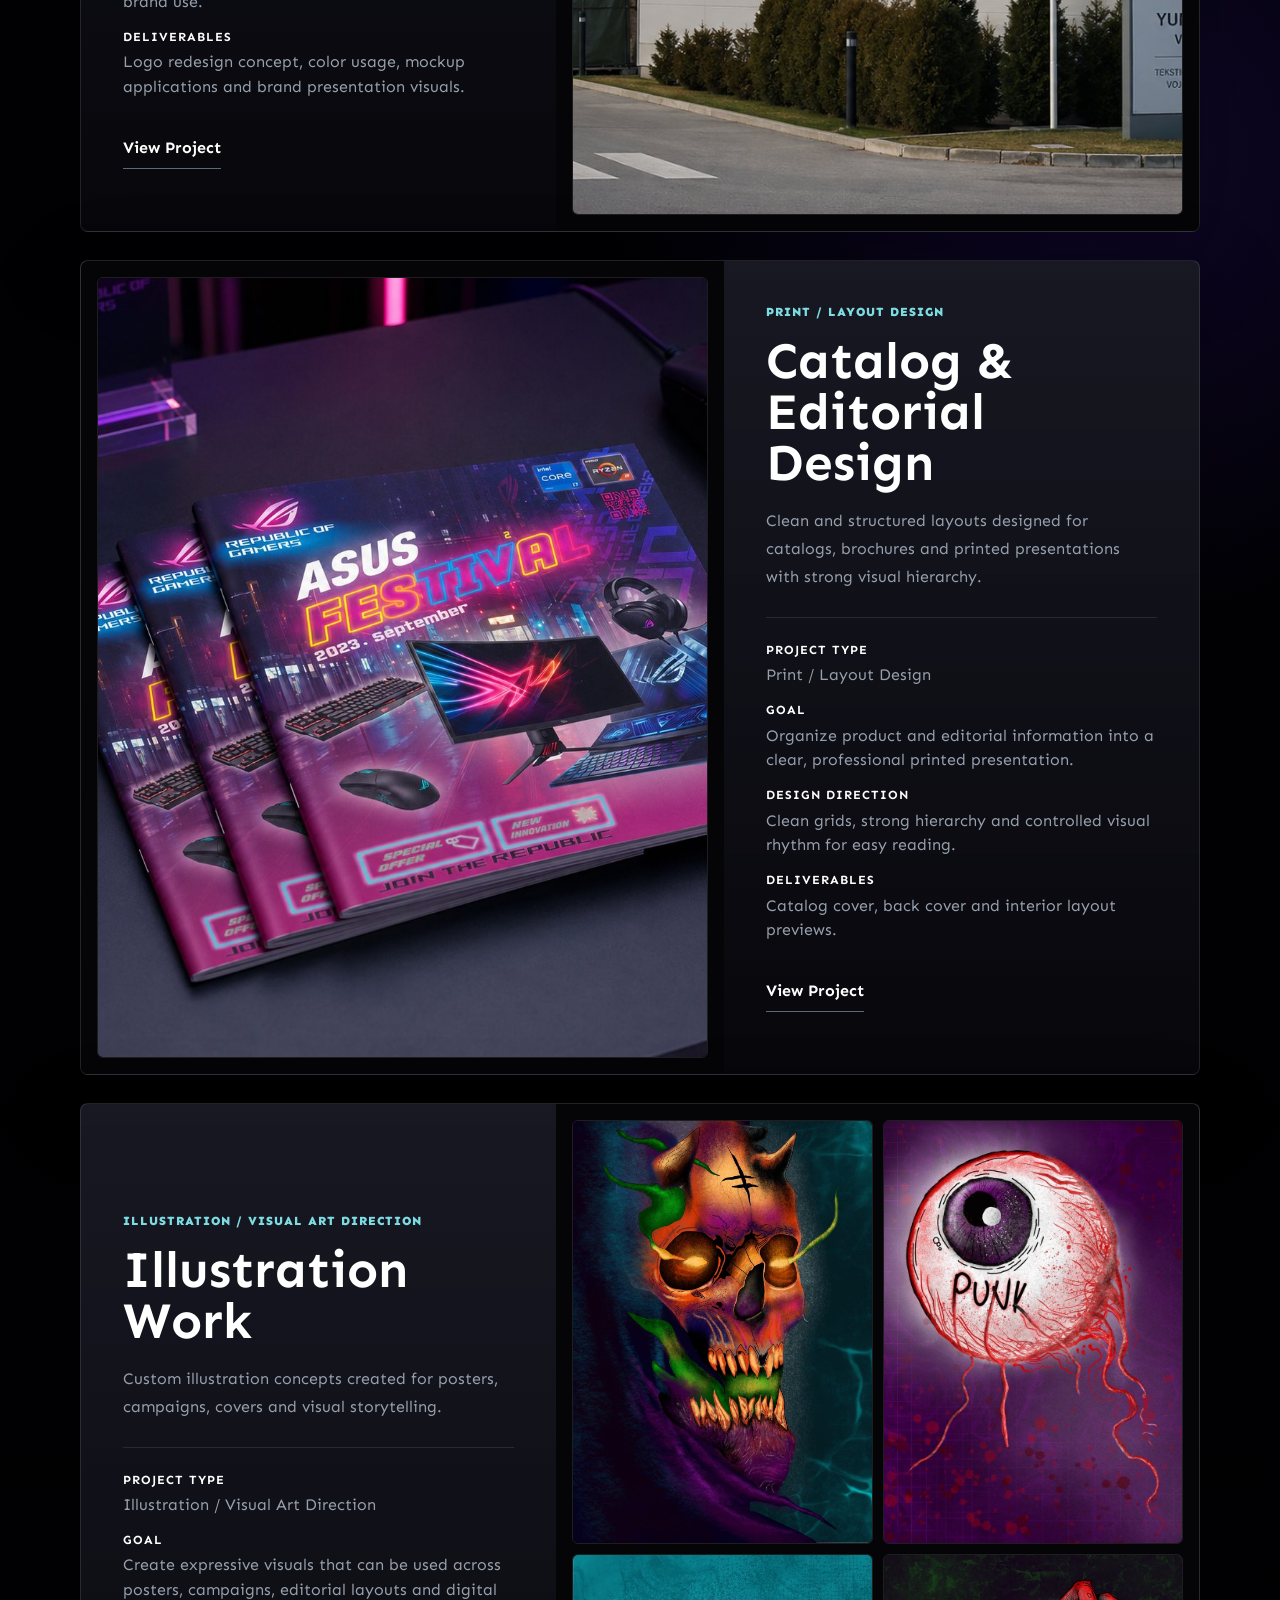
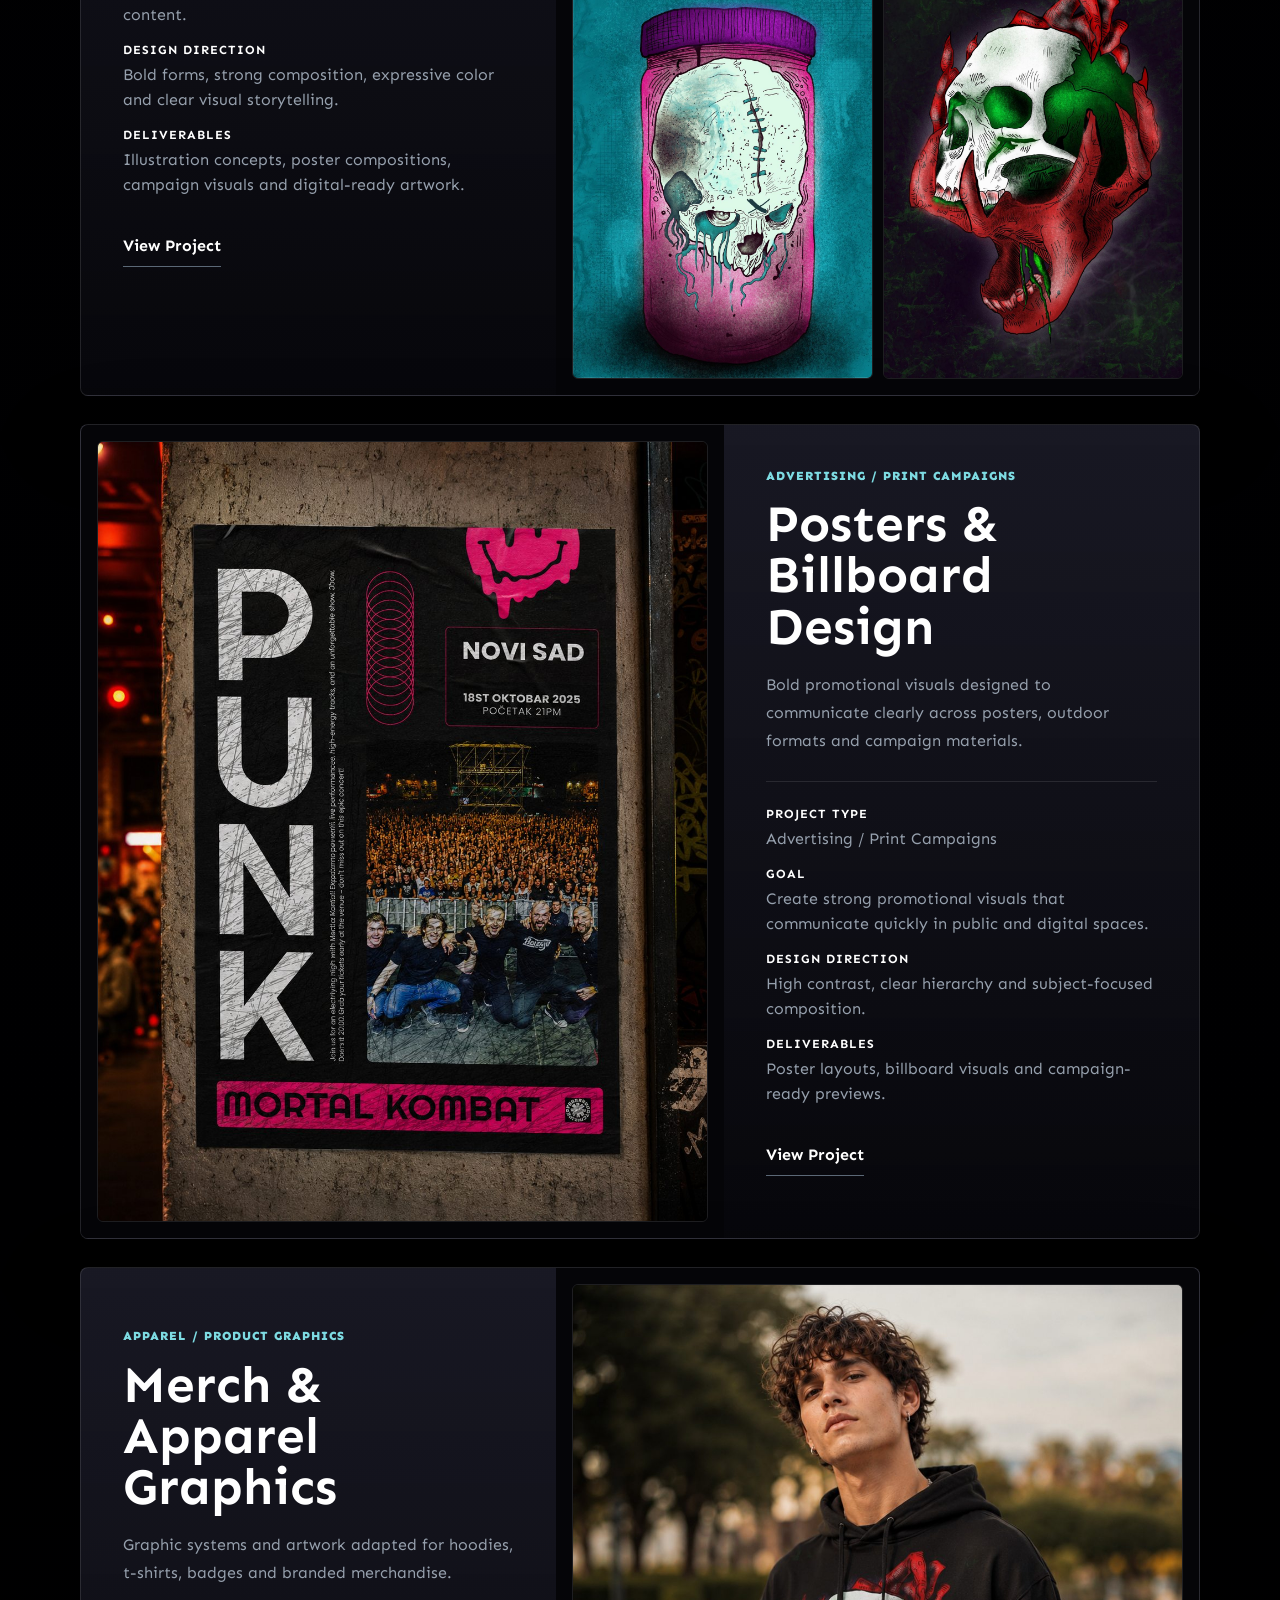
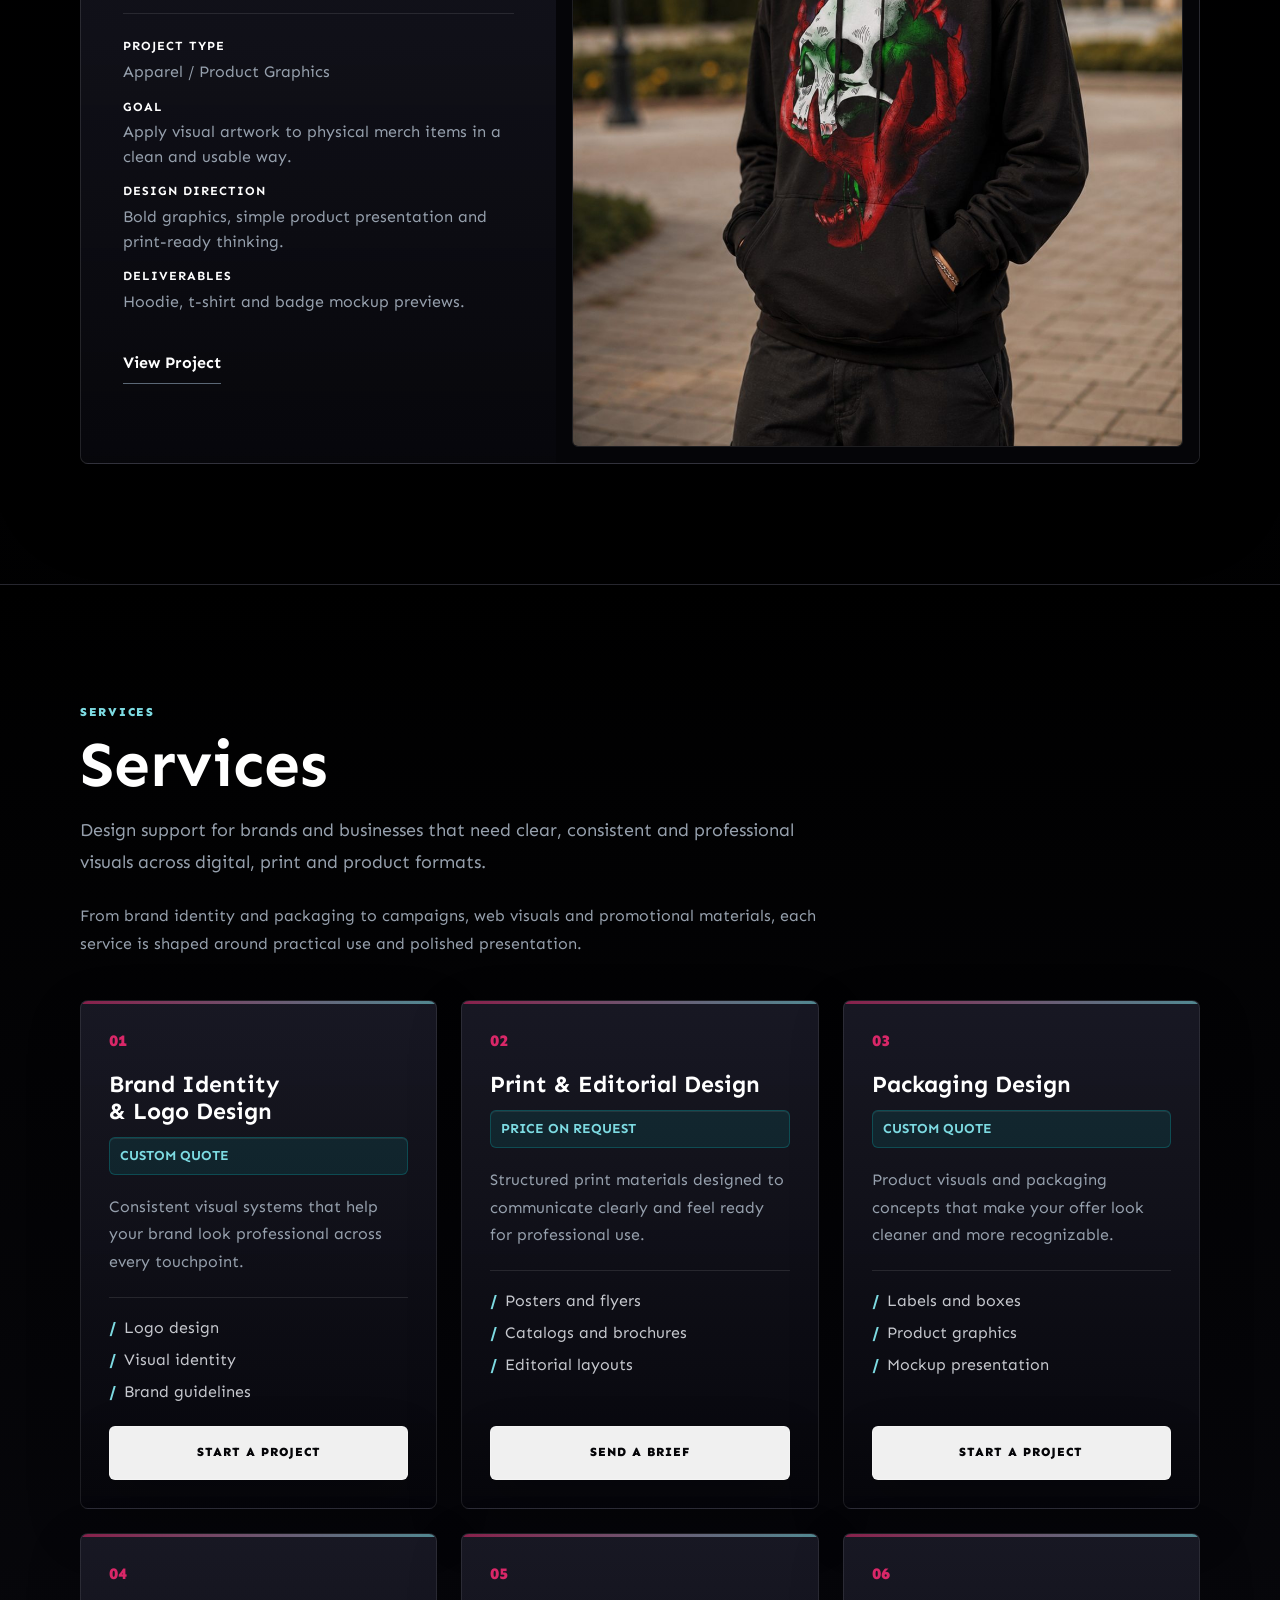
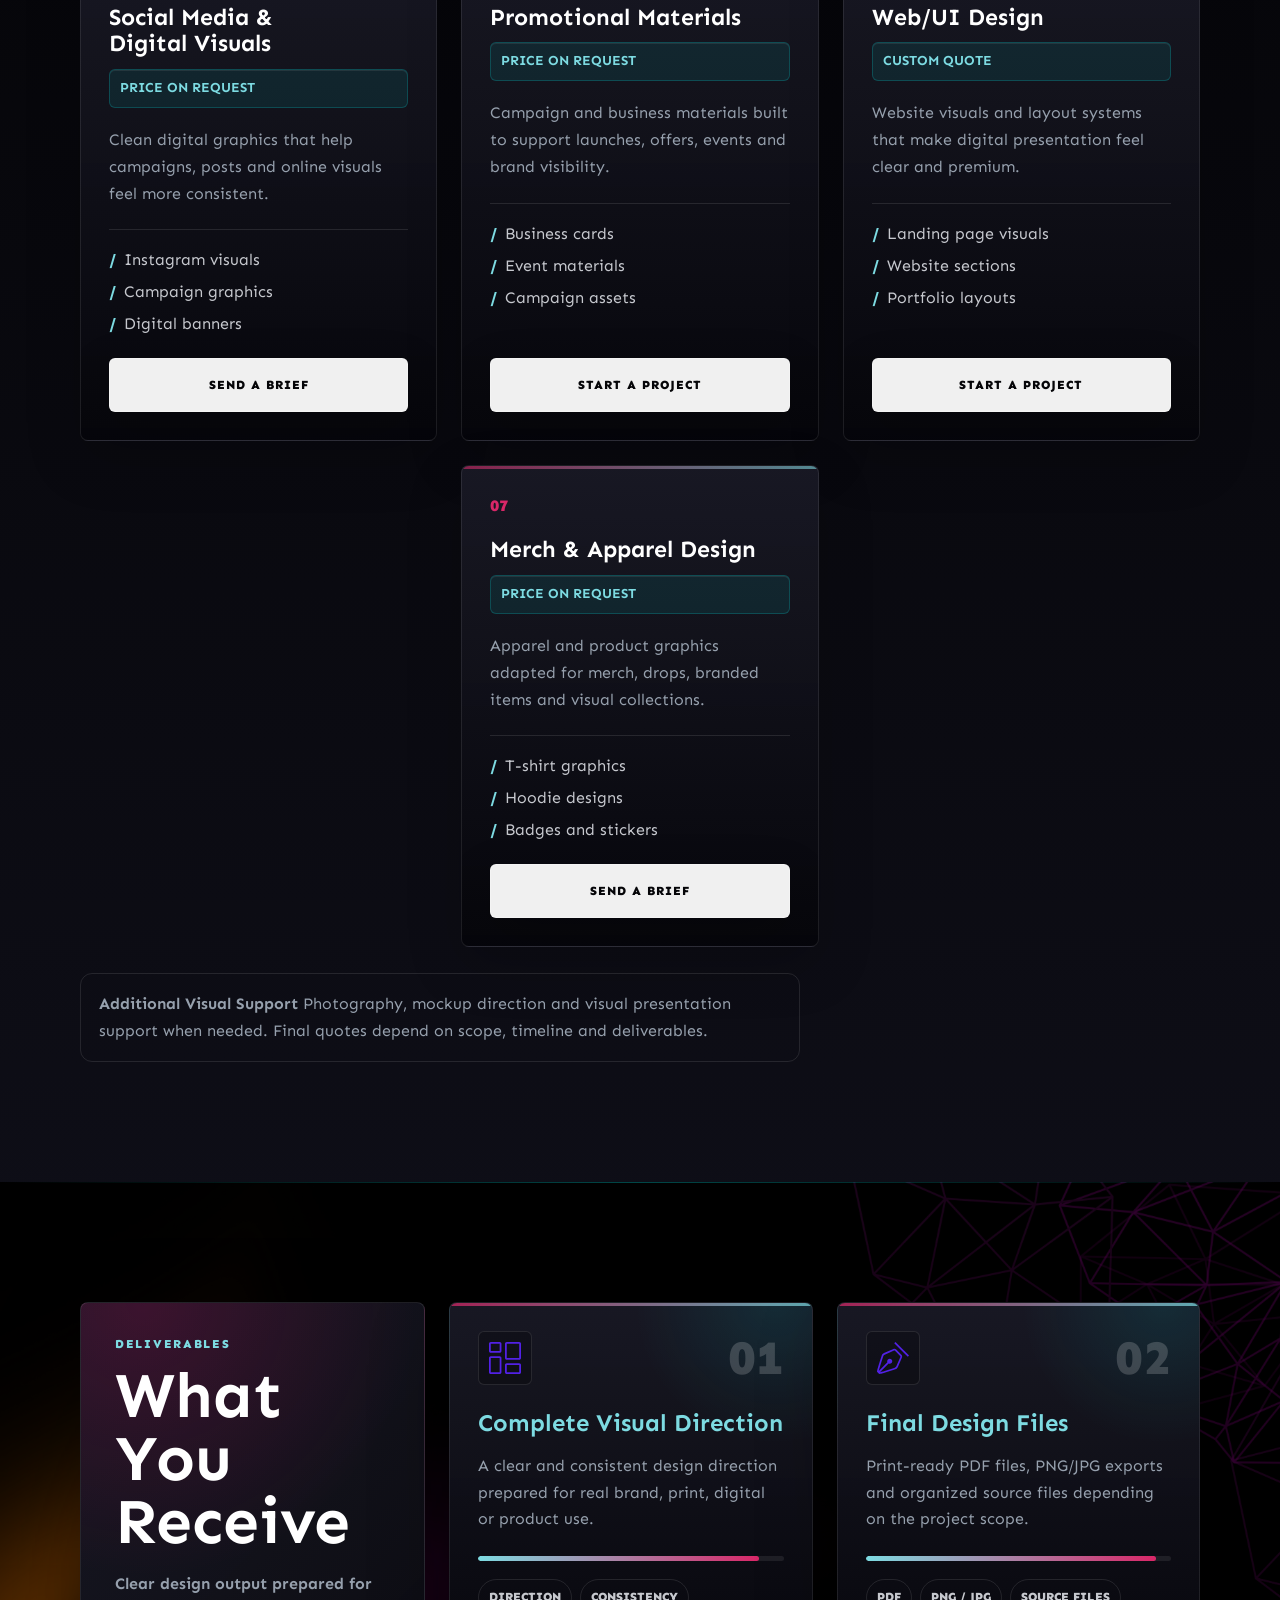
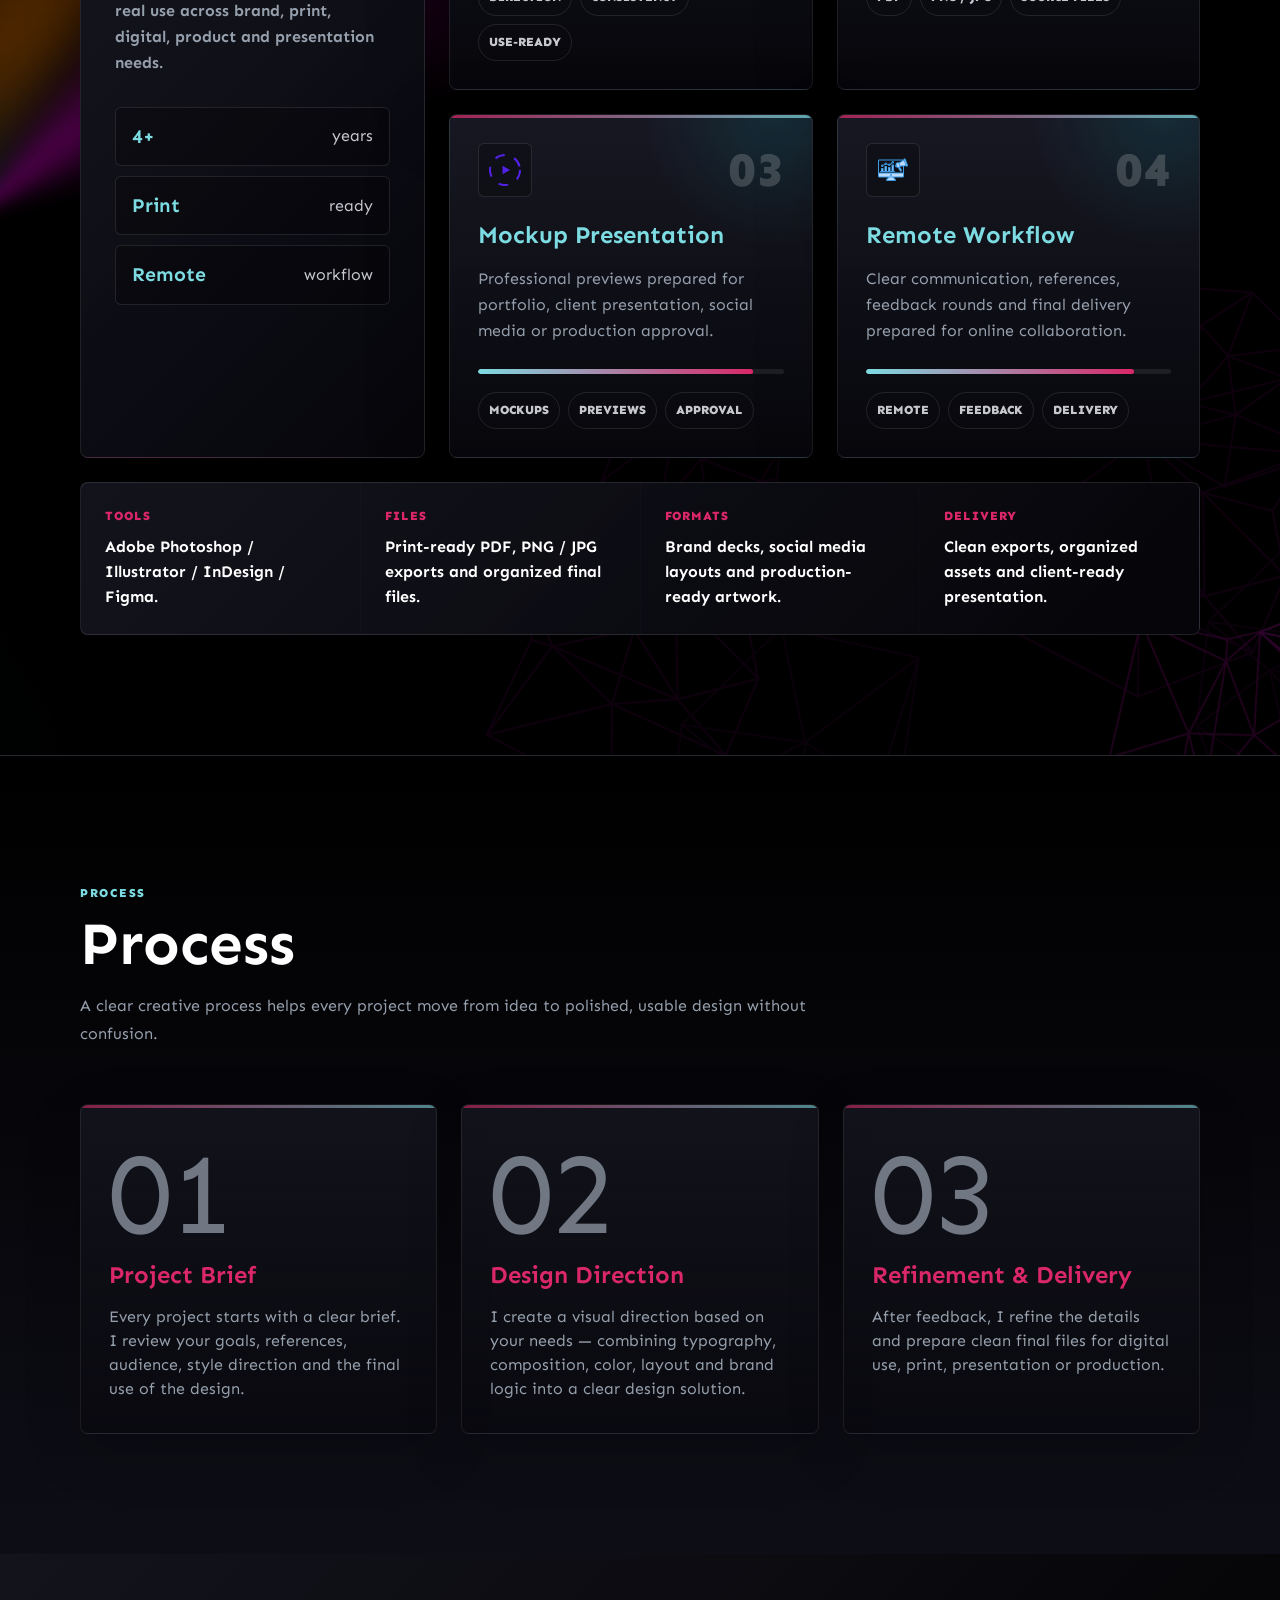
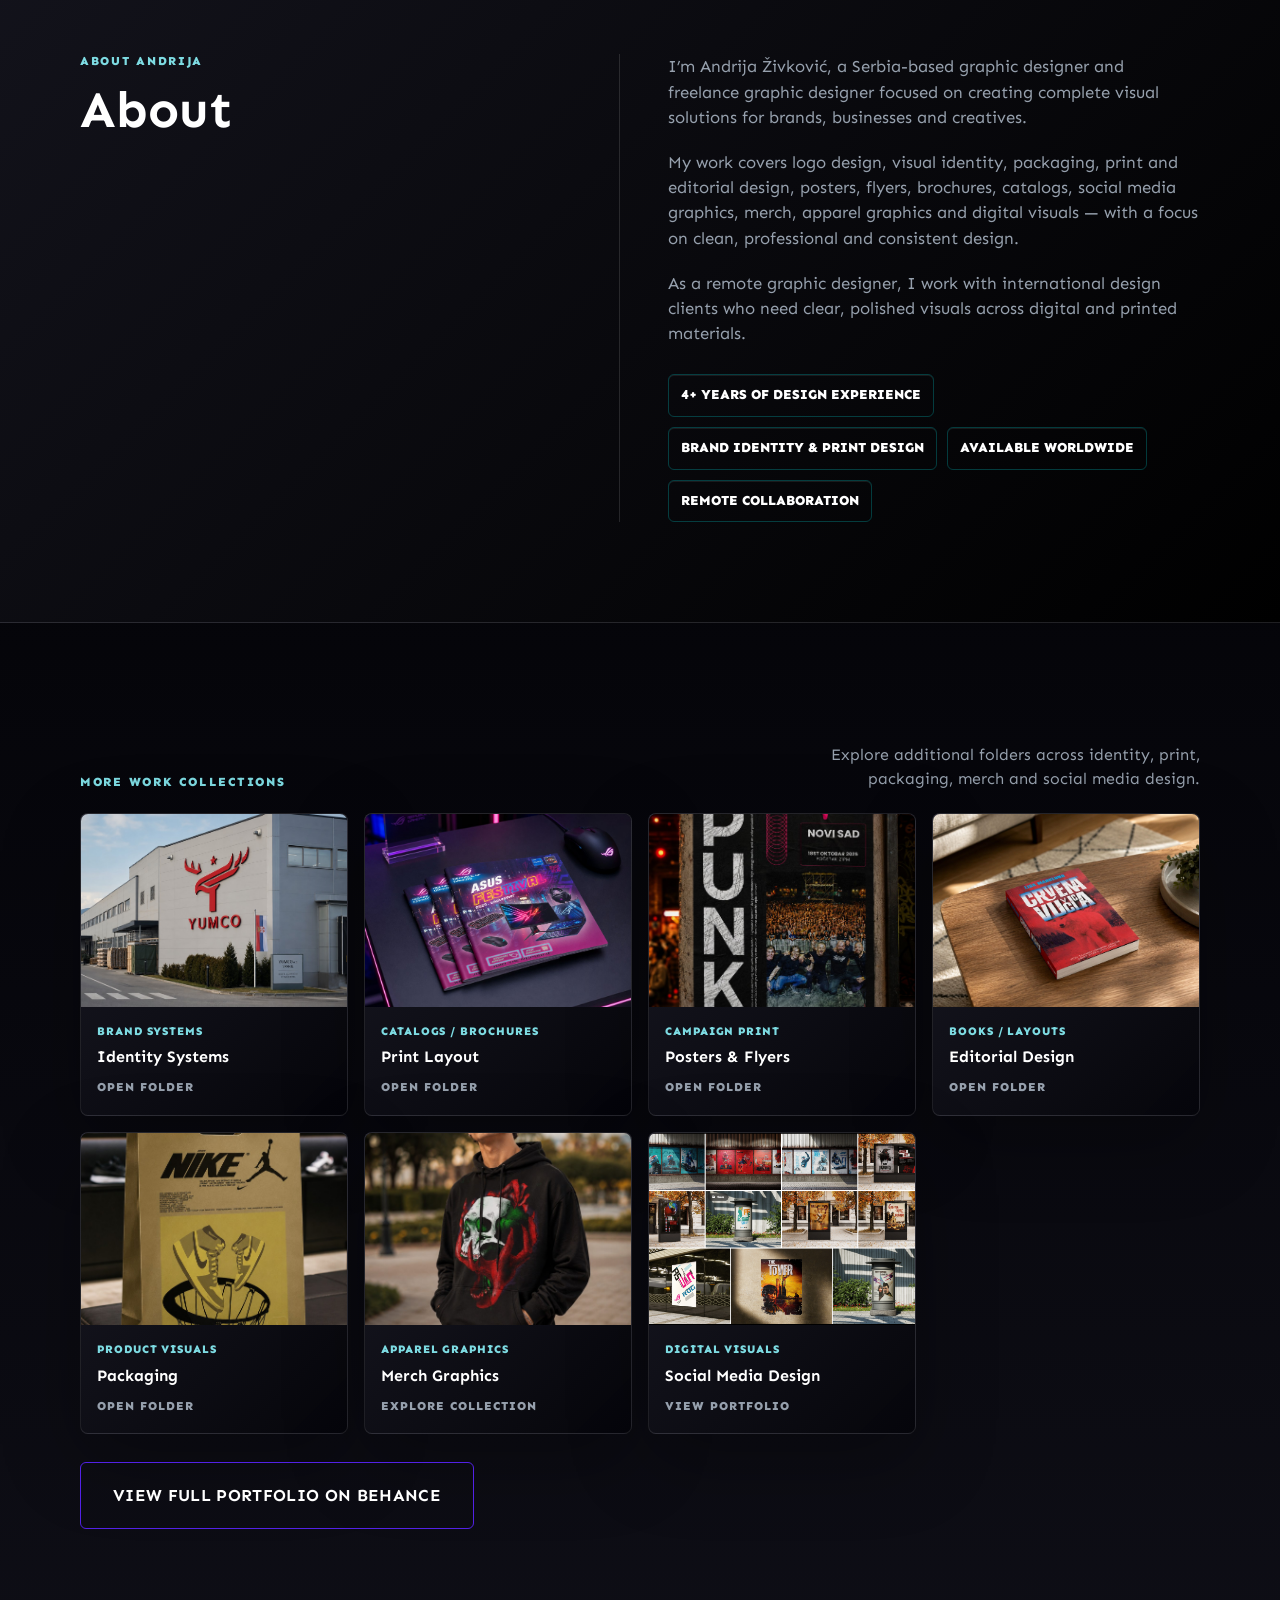
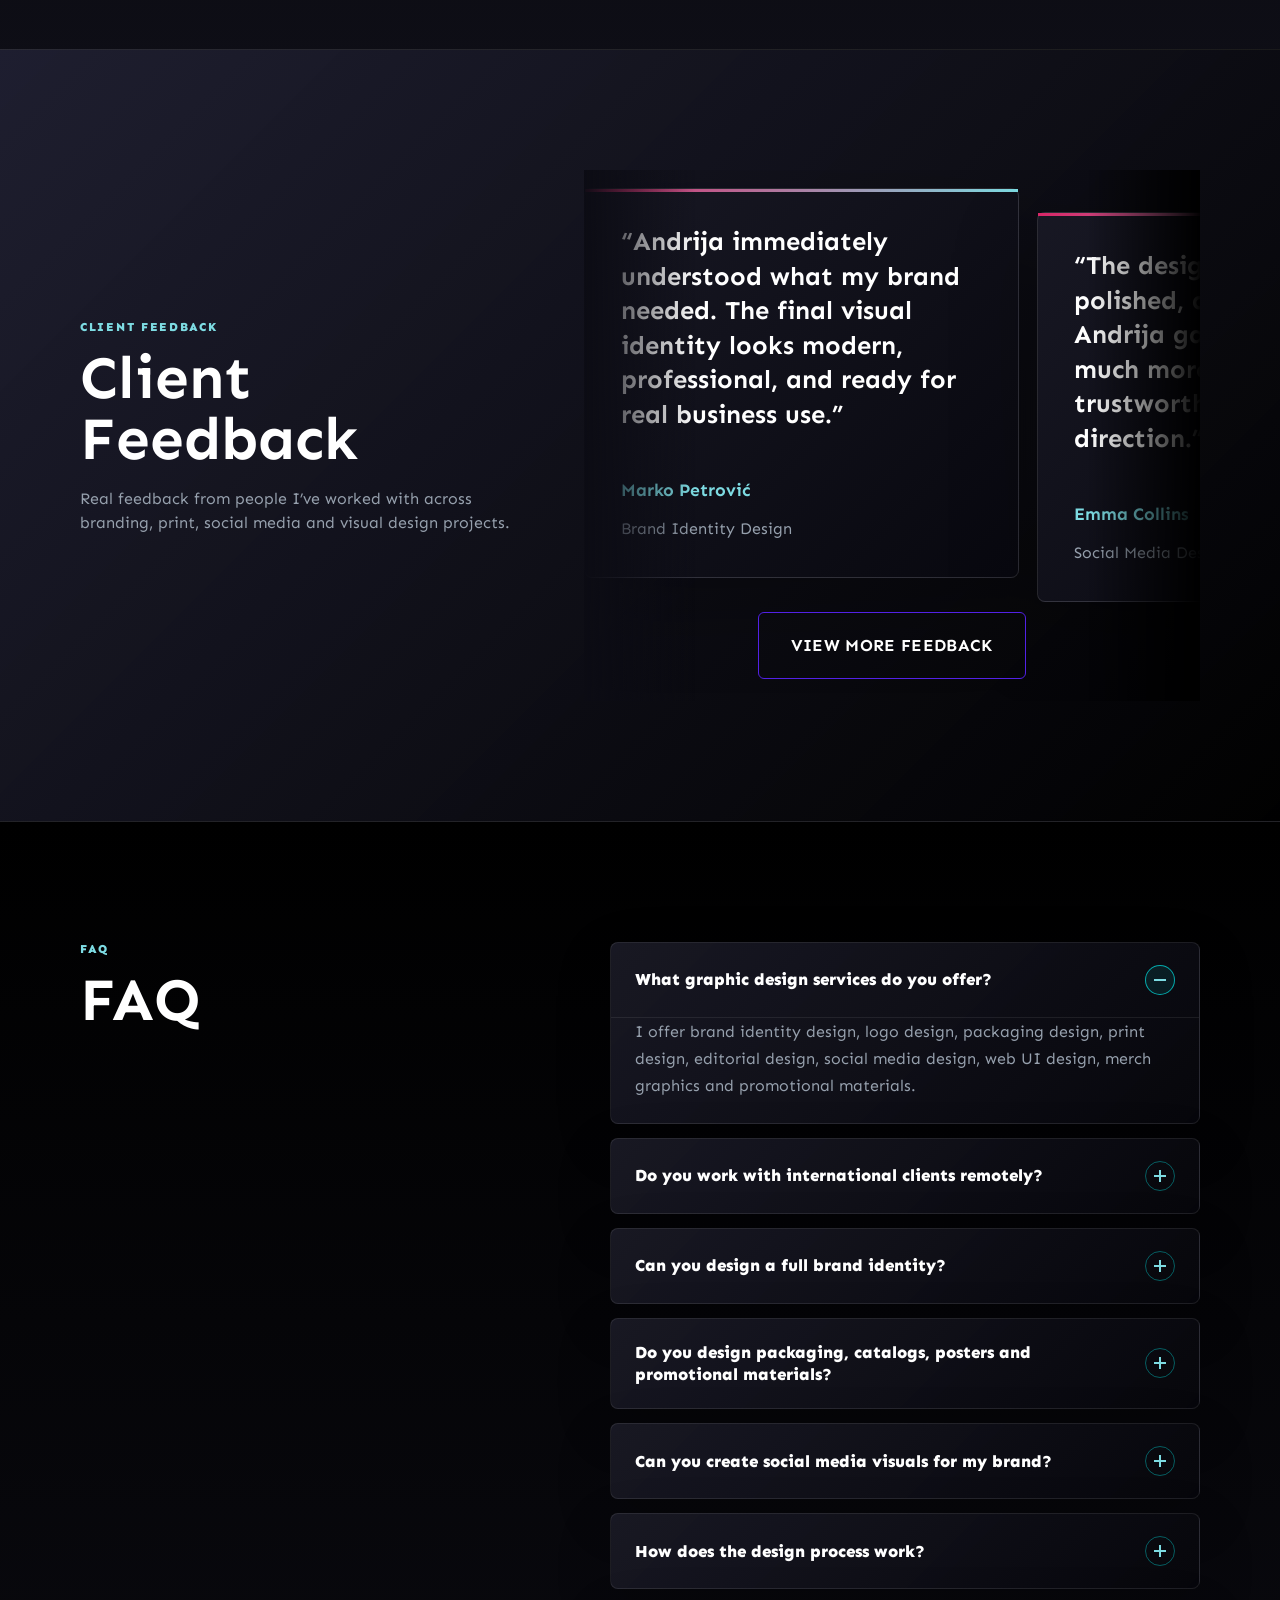
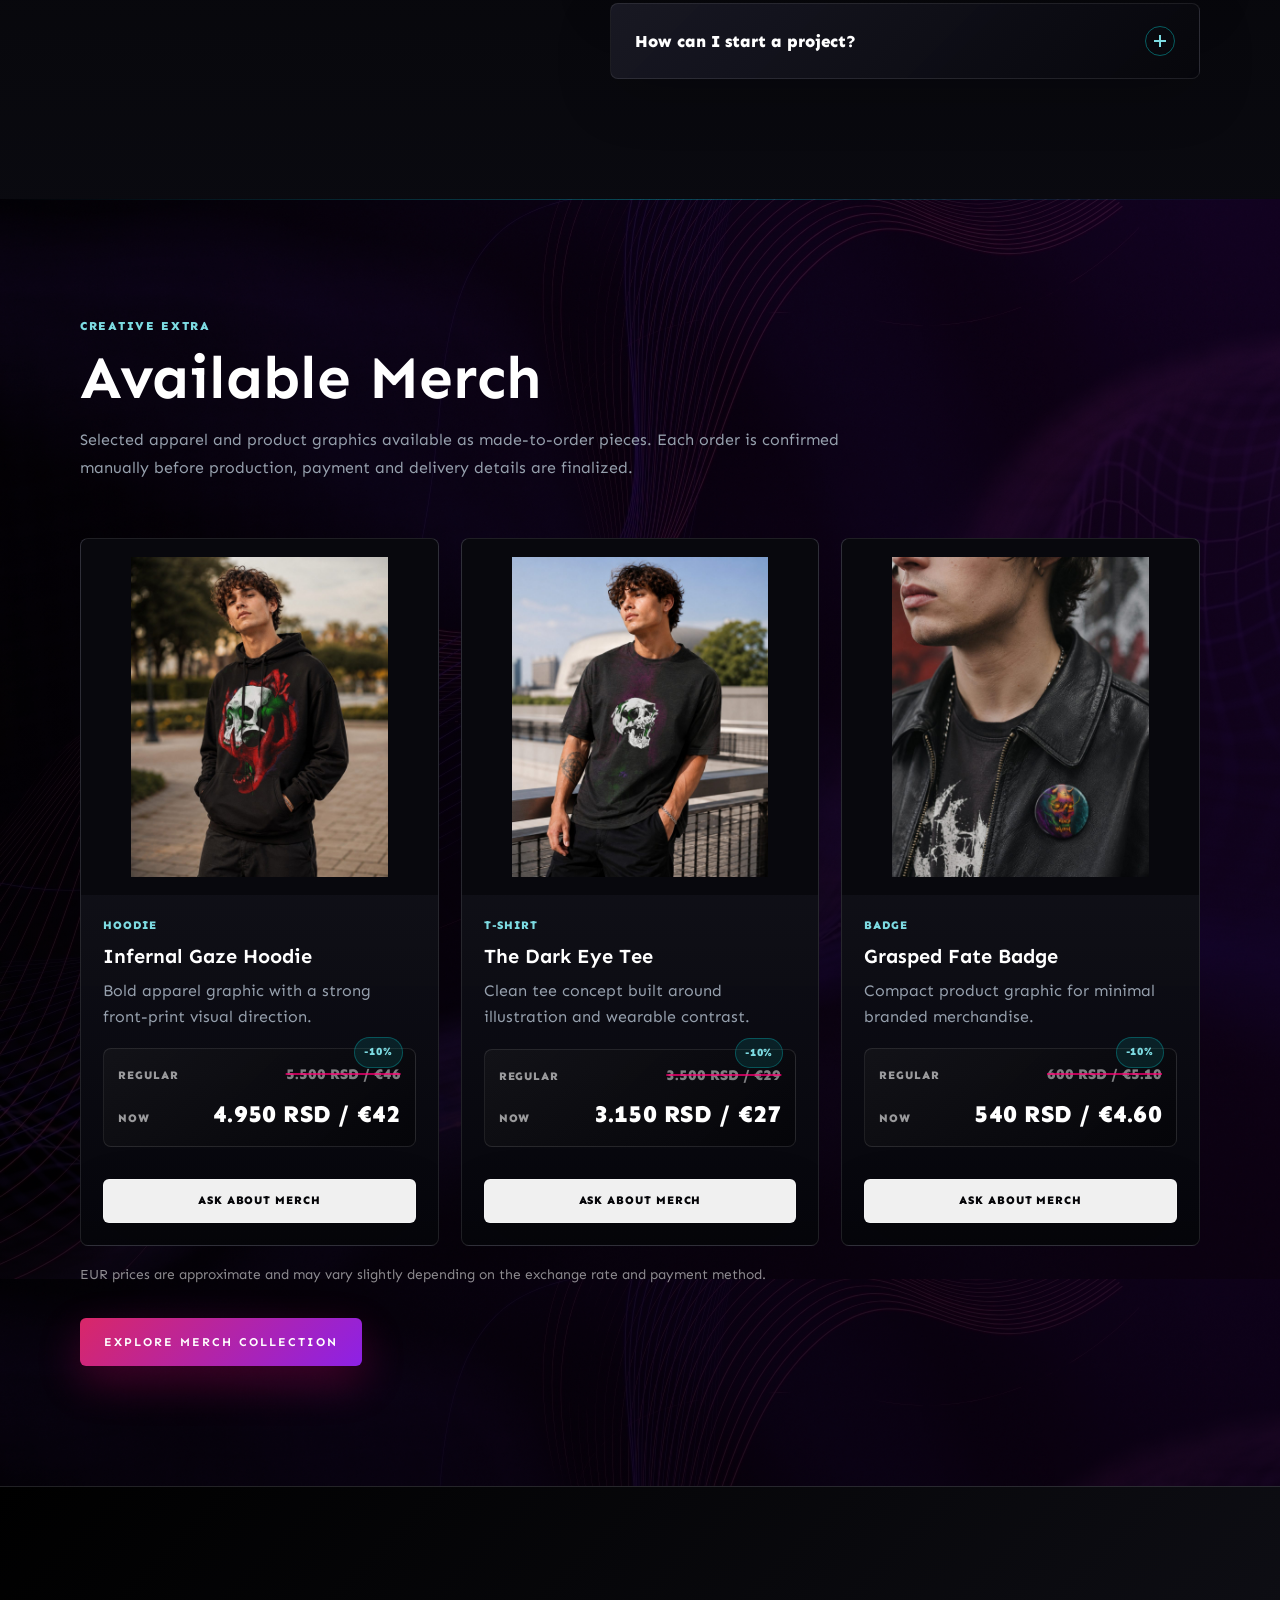
==== commit aedb195a: "ceneeee" ====
--- a/index.html
+++ b/index.html
@@ -633,7 +633,12 @@
               <span>Hoodie</span>
               <h3>Infernal Gaze Hoodie</h3>
               <p>Bold apparel graphic with a strong front-print visual direction.</p>
-              <a class="button service-button merch-preview-order" href="./merch/#hoodies">Request Order</a>
+              <div class="merch-pricing" aria-label="Infernal Gaze Hoodie pricing">
+                <div class="merch-price-row merch-price-row--regular"><span>Regular</span><del>5.500 RSD / €46</del></div>
+                <div class="merch-price-row merch-price-row--discount"><span>Now</span><strong>4.950 RSD / €42</strong></div>
+                <span class="discount-badge">-10%</span>
+              </div>
+              <a class="button service-button merch-preview-order" href="./merch/#hoodies">Ask About Merch</a>
             </div>
           </article>
           <article class="merch-preview-card">
@@ -642,7 +647,12 @@
               <span>T-Shirt</span>
               <h3>The Dark Eye Tee</h3>
               <p>Clean tee concept built around illustration and wearable contrast.</p>
-              <a class="button service-button merch-preview-order" href="./merch/#t-shirts">Request Order</a>
+              <div class="merch-pricing" aria-label="The Dark Eye Tee pricing">
+                <div class="merch-price-row merch-price-row--regular"><span>Regular</span><del>3.500 RSD / €29</del></div>
+                <div class="merch-price-row merch-price-row--discount"><span>Now</span><strong>3.150 RSD / €27</strong></div>
+                <span class="discount-badge">-10%</span>
+              </div>
+              <a class="button service-button merch-preview-order" href="./merch/#t-shirts">Ask About Merch</a>
             </div>
           </article>
           <article class="merch-preview-card">
@@ -651,10 +661,16 @@
               <span>Badge</span>
               <h3>Grasped Fate Badge</h3>
               <p>Compact product graphic for minimal branded merchandise.</p>
-              <a class="button service-button merch-preview-order" href="./merch/#badges">Request Order</a>
-            </div>
-          </article>
-        </div>
+              <div class="merch-pricing" aria-label="Grasped Fate Badge pricing">
+                <div class="merch-price-row merch-price-row--regular"><span>Regular</span><del>600 RSD / €5.10</del></div>
+                <div class="merch-price-row merch-price-row--discount"><span>Now</span><strong>540 RSD / €4.60</strong></div>
+                <span class="discount-badge">-10%</span>
+              </div>
+              <a class="button service-button merch-preview-order" href="./merch/#badges">Ask About Merch</a>
+            </div>
+          </article>
+        </div>
+        <p class="merch-pricing-note">EUR prices are approximate and may vary slightly depending on the exchange rate and payment method.</p>
         <a class="button hot merch-preview-cta" href="./merch/">Explore Merch Collection</a>
       </div>
     </section>
--- a/styles.css
+++ b/styles.css
@@ -2742,11 +2742,11 @@
   width: 100%;
 }
 
-.merch-preview-card div {
+.merch-preview-card > div {
   padding: 22px;
 }
 
-.merch-preview-card span {
+.merch-preview-card > div > span {
   color: var(--cyan);
   display: block;
   font-size: .72rem;
@@ -2767,6 +2767,82 @@
   color: var(--muted);
   line-height: 1.65;
   margin: 0;
+}
+
+.merch-pricing {
+  background:
+    linear-gradient(135deg, rgba(255, 255, 255, .045), rgba(0, 0, 0, .18)),
+    rgba(0, 0, 0, .22);
+  border: 1px solid rgba(255, 255, 255, .1);
+  border-radius: var(--radius);
+  display: grid;
+  gap: 10px;
+  margin: 18px 0;
+  padding: 14px;
+  position: relative;
+  transition: border-color .3s ease, box-shadow .35s var(--ease), transform .35s var(--ease);
+}
+
+.merch-preview-card:hover .merch-pricing,
+.merch-card:hover .merch-pricing {
+  border-color: rgba(0, 255, 255, .2);
+  box-shadow: 0 18px 48px rgba(0, 255, 255, .06);
+  transform: translateY(-2px);
+}
+
+.merch-price-row {
+  align-items: baseline;
+  display: flex;
+  gap: 12px;
+  justify-content: space-between;
+}
+
+.merch-price-row span {
+  color: rgba(255, 255, 255, .58);
+  font-size: .72rem;
+  font-weight: 900;
+  letter-spacing: .08em;
+  text-transform: uppercase;
+}
+
+.merch-price-row del {
+  color: rgba(255, 255, 255, .48);
+  font-size: .92rem;
+  font-weight: 800;
+  text-decoration-color: rgba(255, 0, 115, .72);
+  text-decoration-thickness: 2px;
+}
+
+.merch-price-row strong {
+  color: var(--white);
+  font-size: clamp(1.18rem, 2vw, 1.5rem);
+  font-weight: 900;
+  letter-spacing: .01em;
+  text-align: right;
+}
+
+.discount-badge {
+  align-self: start;
+  background: rgba(0, 255, 255, .09);
+  border: 1px solid rgba(0, 255, 255, .24);
+  border-radius: 999px;
+  color: var(--cyan);
+  font-size: .68rem;
+  font-weight: 900;
+  letter-spacing: .08em;
+  padding: 6px 9px;
+  position: absolute;
+  right: 12px;
+  text-transform: uppercase;
+  top: -12px;
+}
+
+.merch-pricing-note {
+  color: rgba(255, 255, 255, .54);
+  font-size: .86rem;
+  line-height: 1.6;
+  margin: 18px 0 0;
+  max-width: 720px;
 }
 
 .merch-preview-cta {
@@ -4779,6 +4855,21 @@
   .project-actions {
     align-items: flex-start;
     flex-direction: column;
+  }
+
+  .merch-pricing {
+    gap: 12px;
+    padding: 14px 12px;
+  }
+
+  .merch-price-row {
+    align-items: flex-start;
+    flex-direction: column;
+    gap: 4px;
+  }
+
+  .merch-price-row strong {
+    text-align: left;
   }
 
   .merch-order-panel {
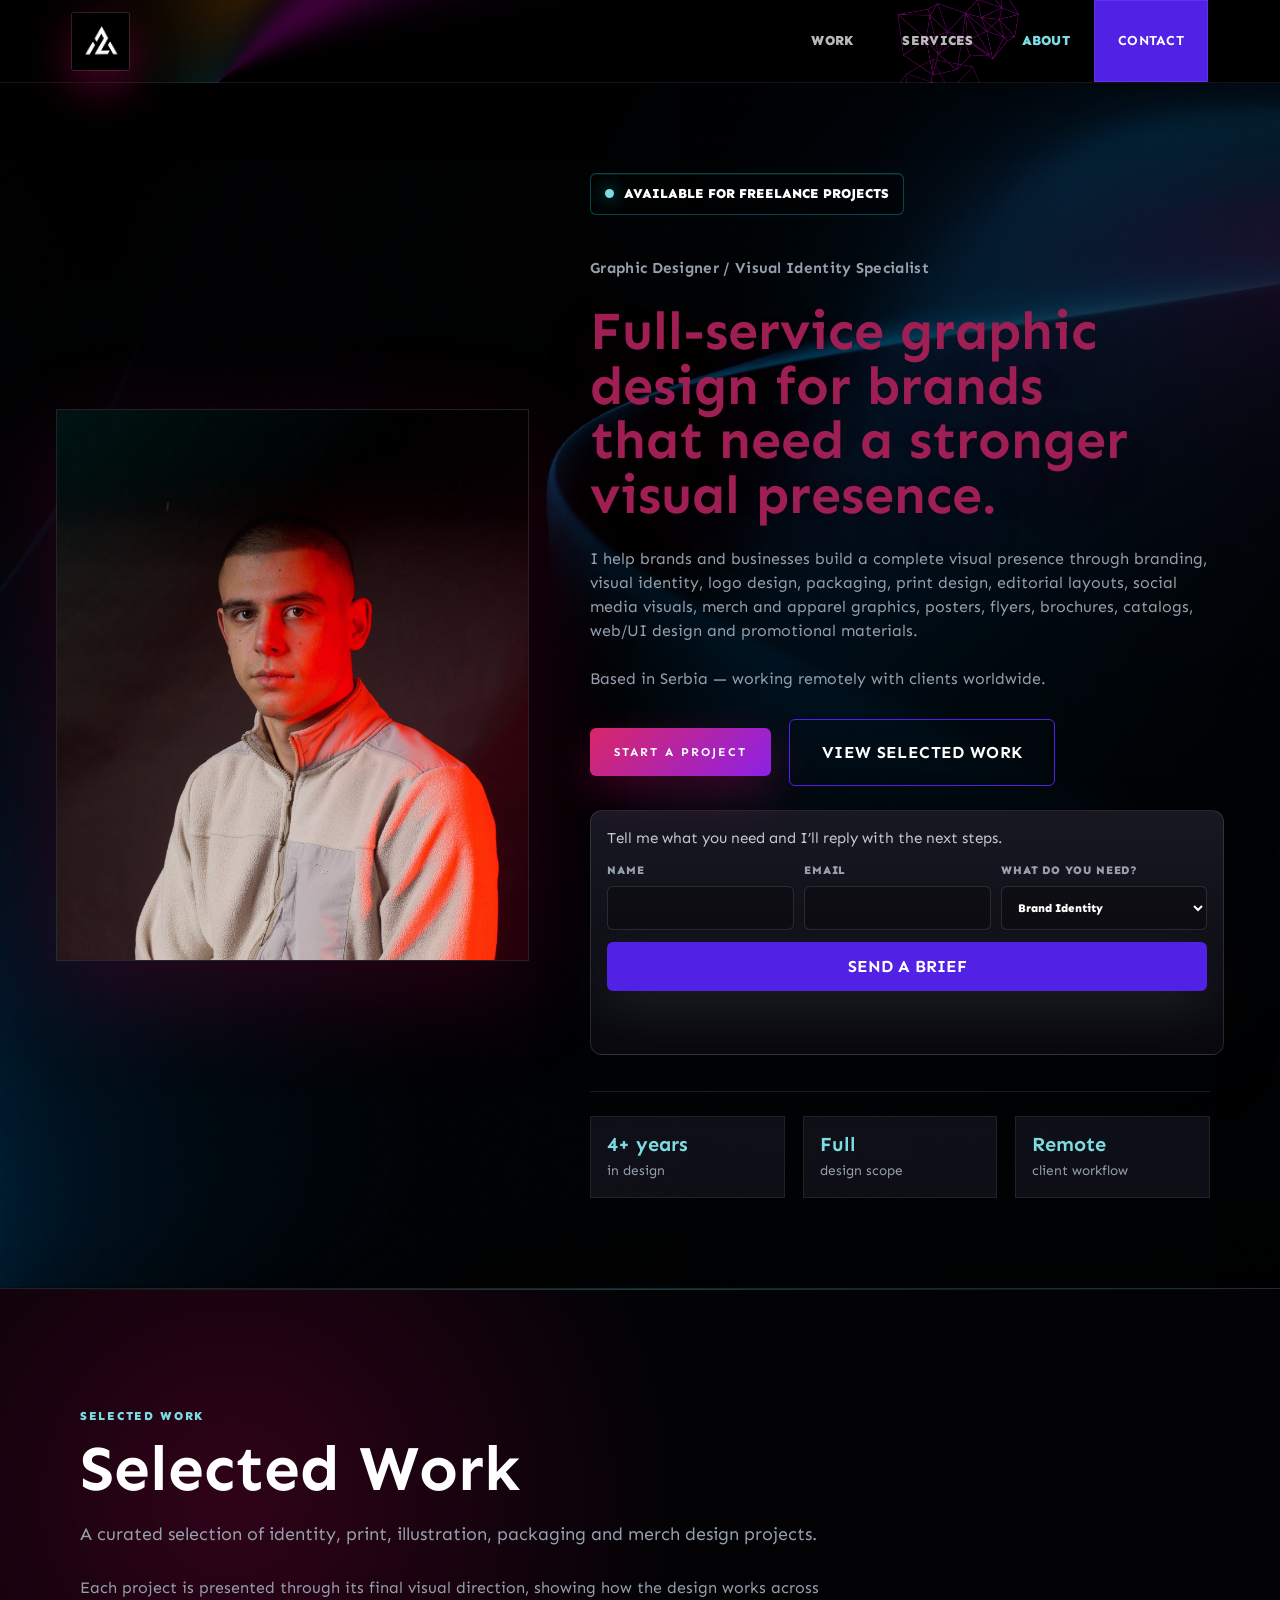
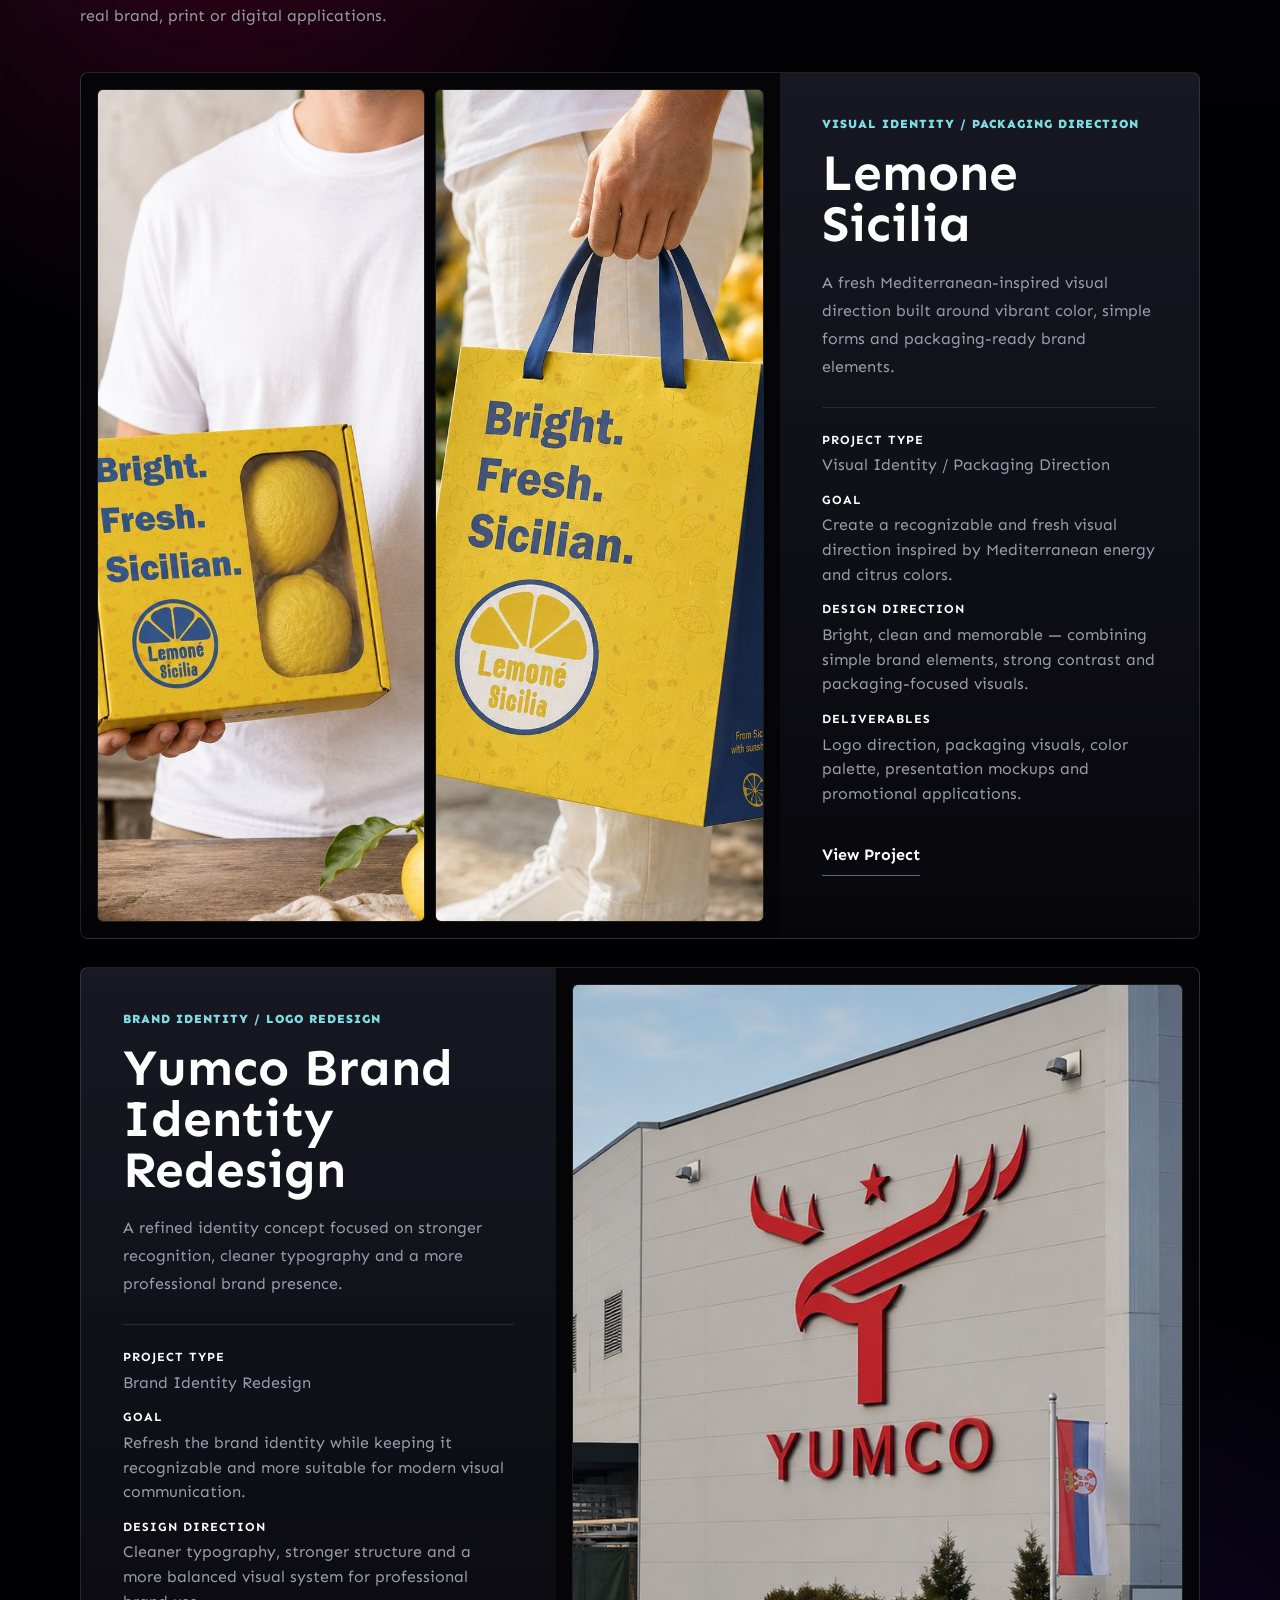
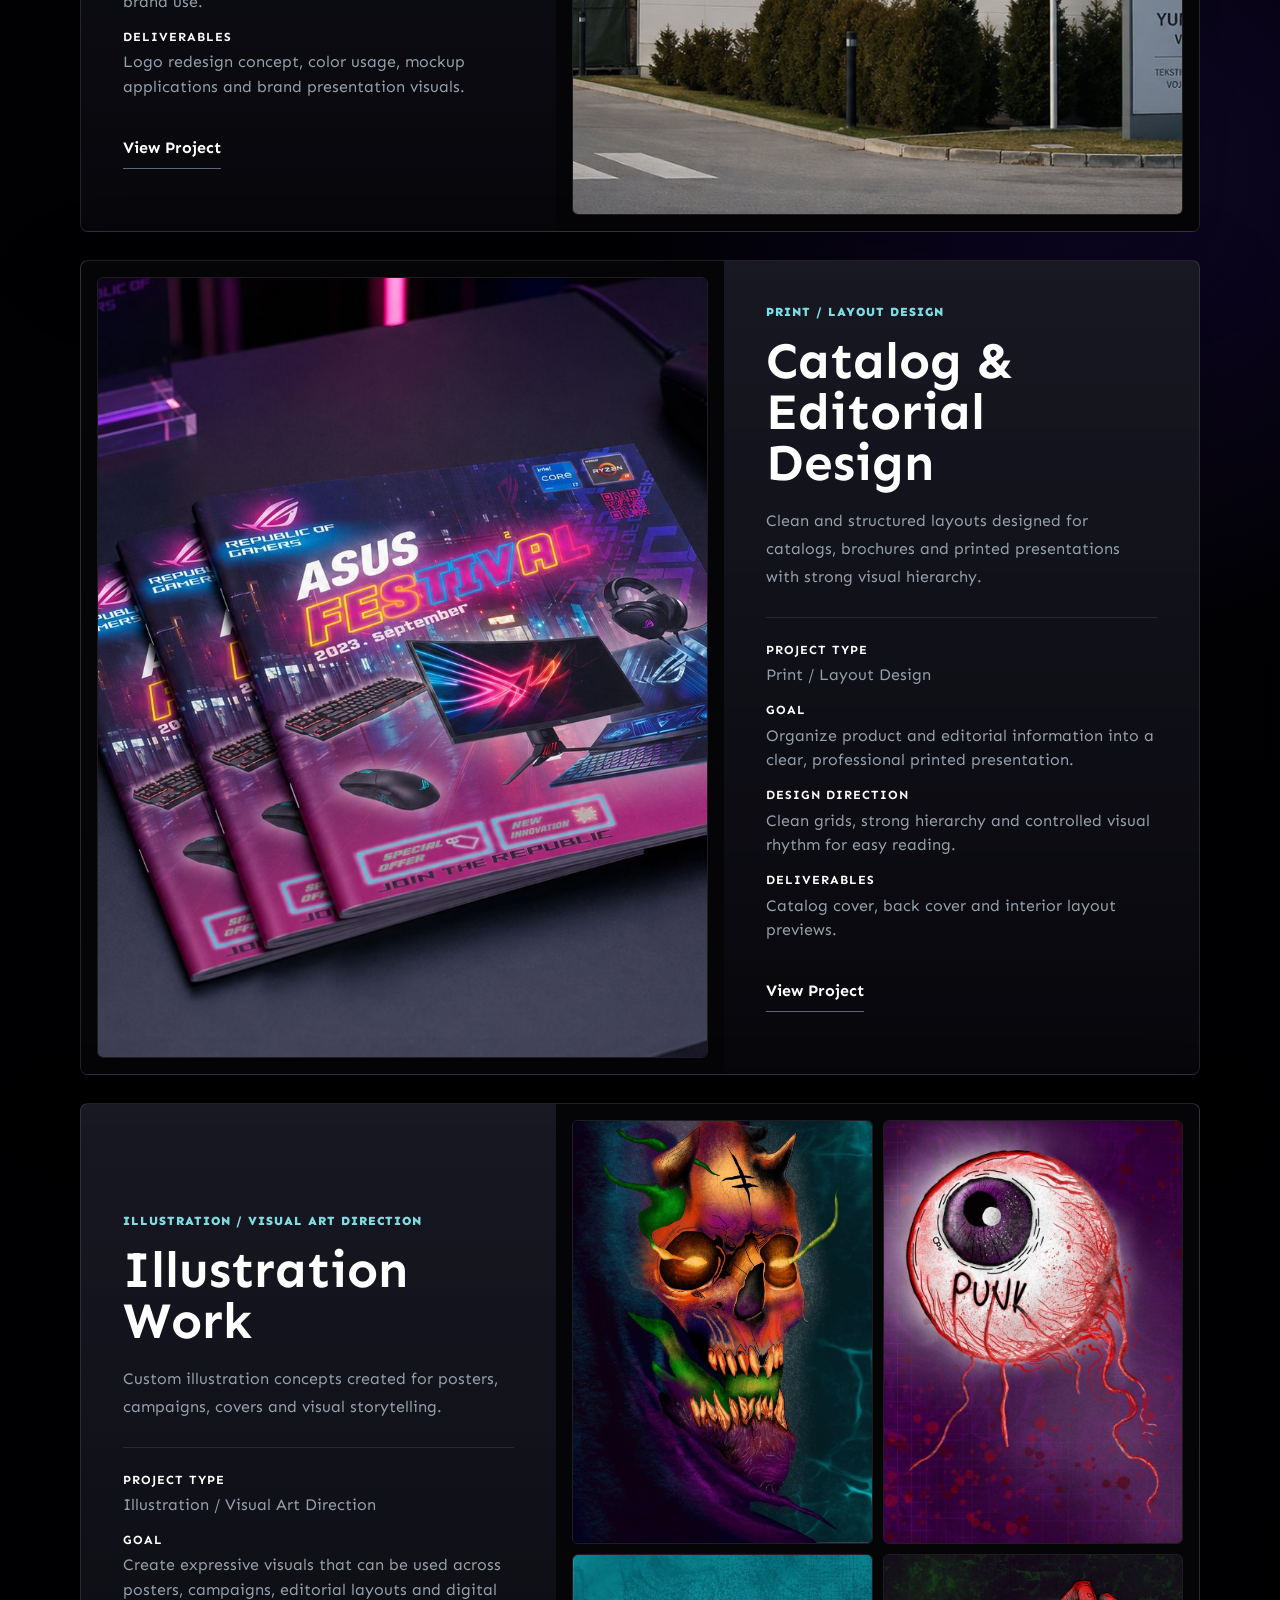
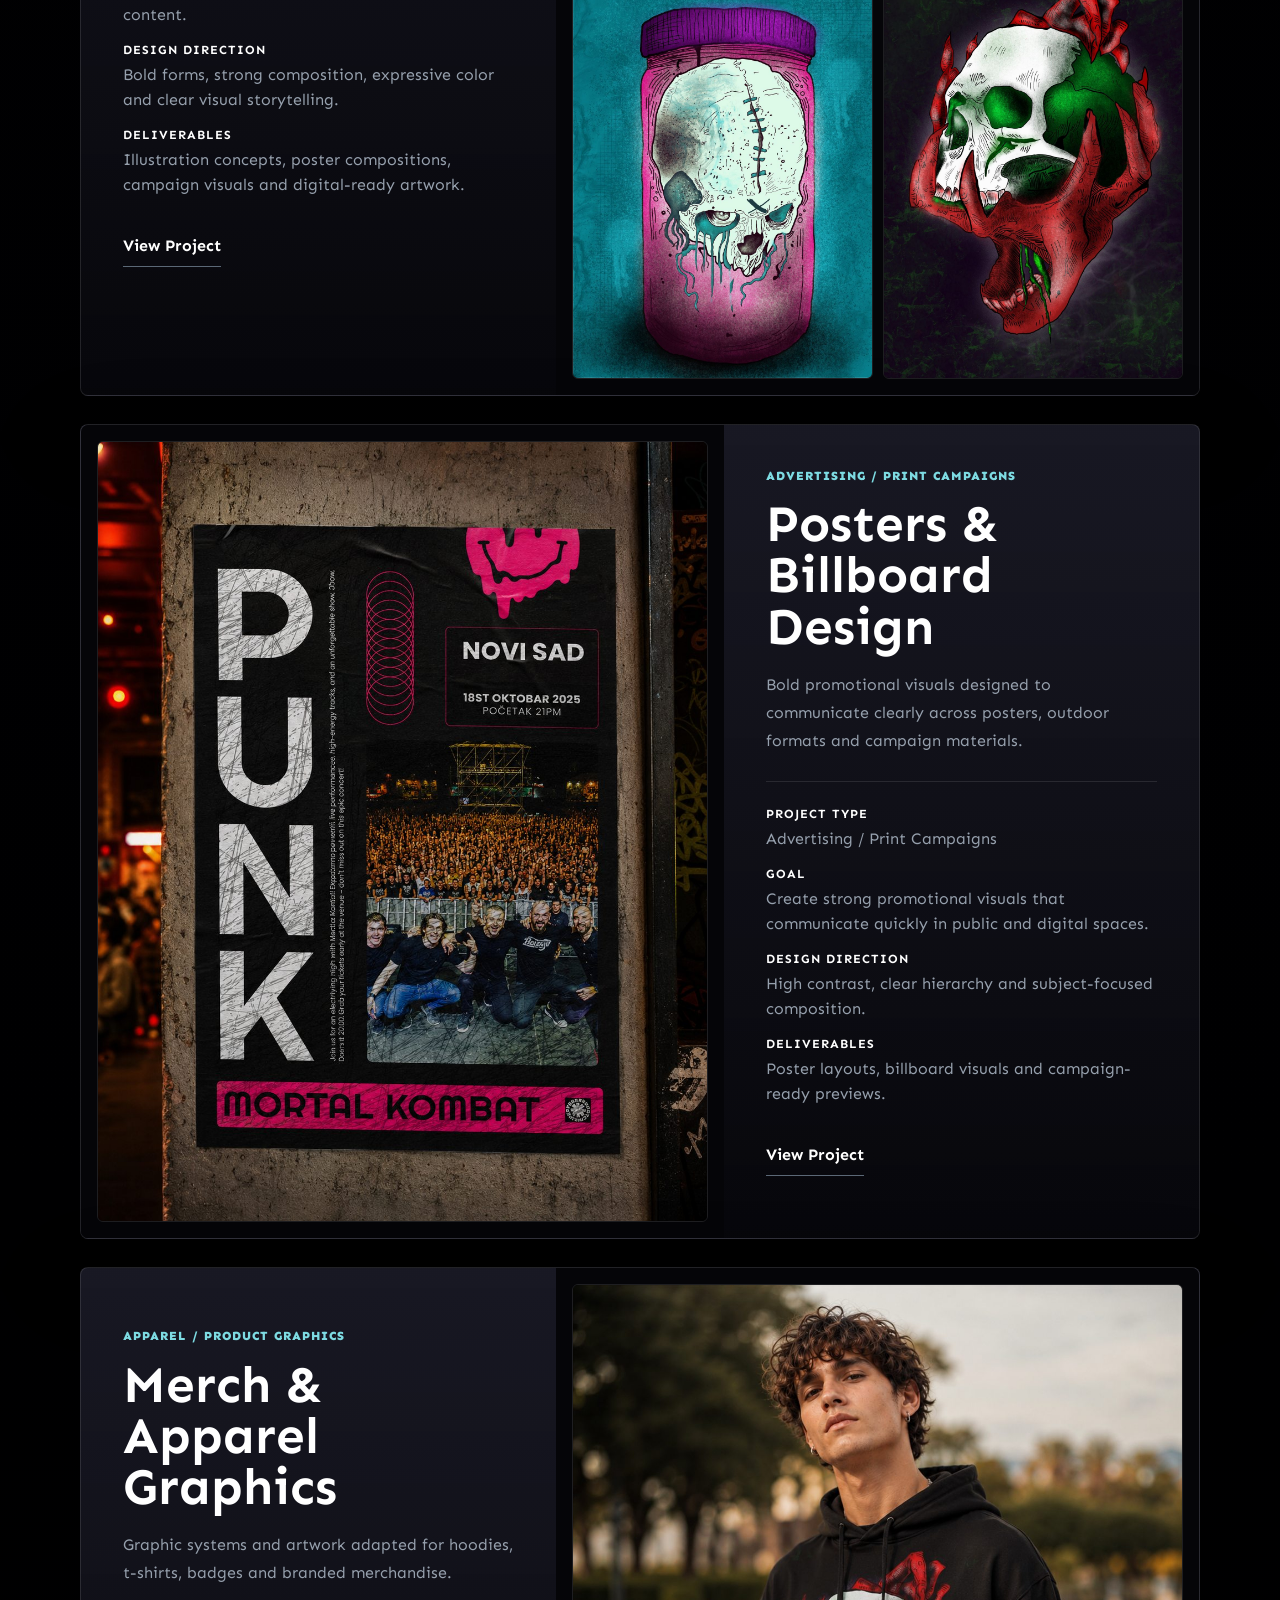
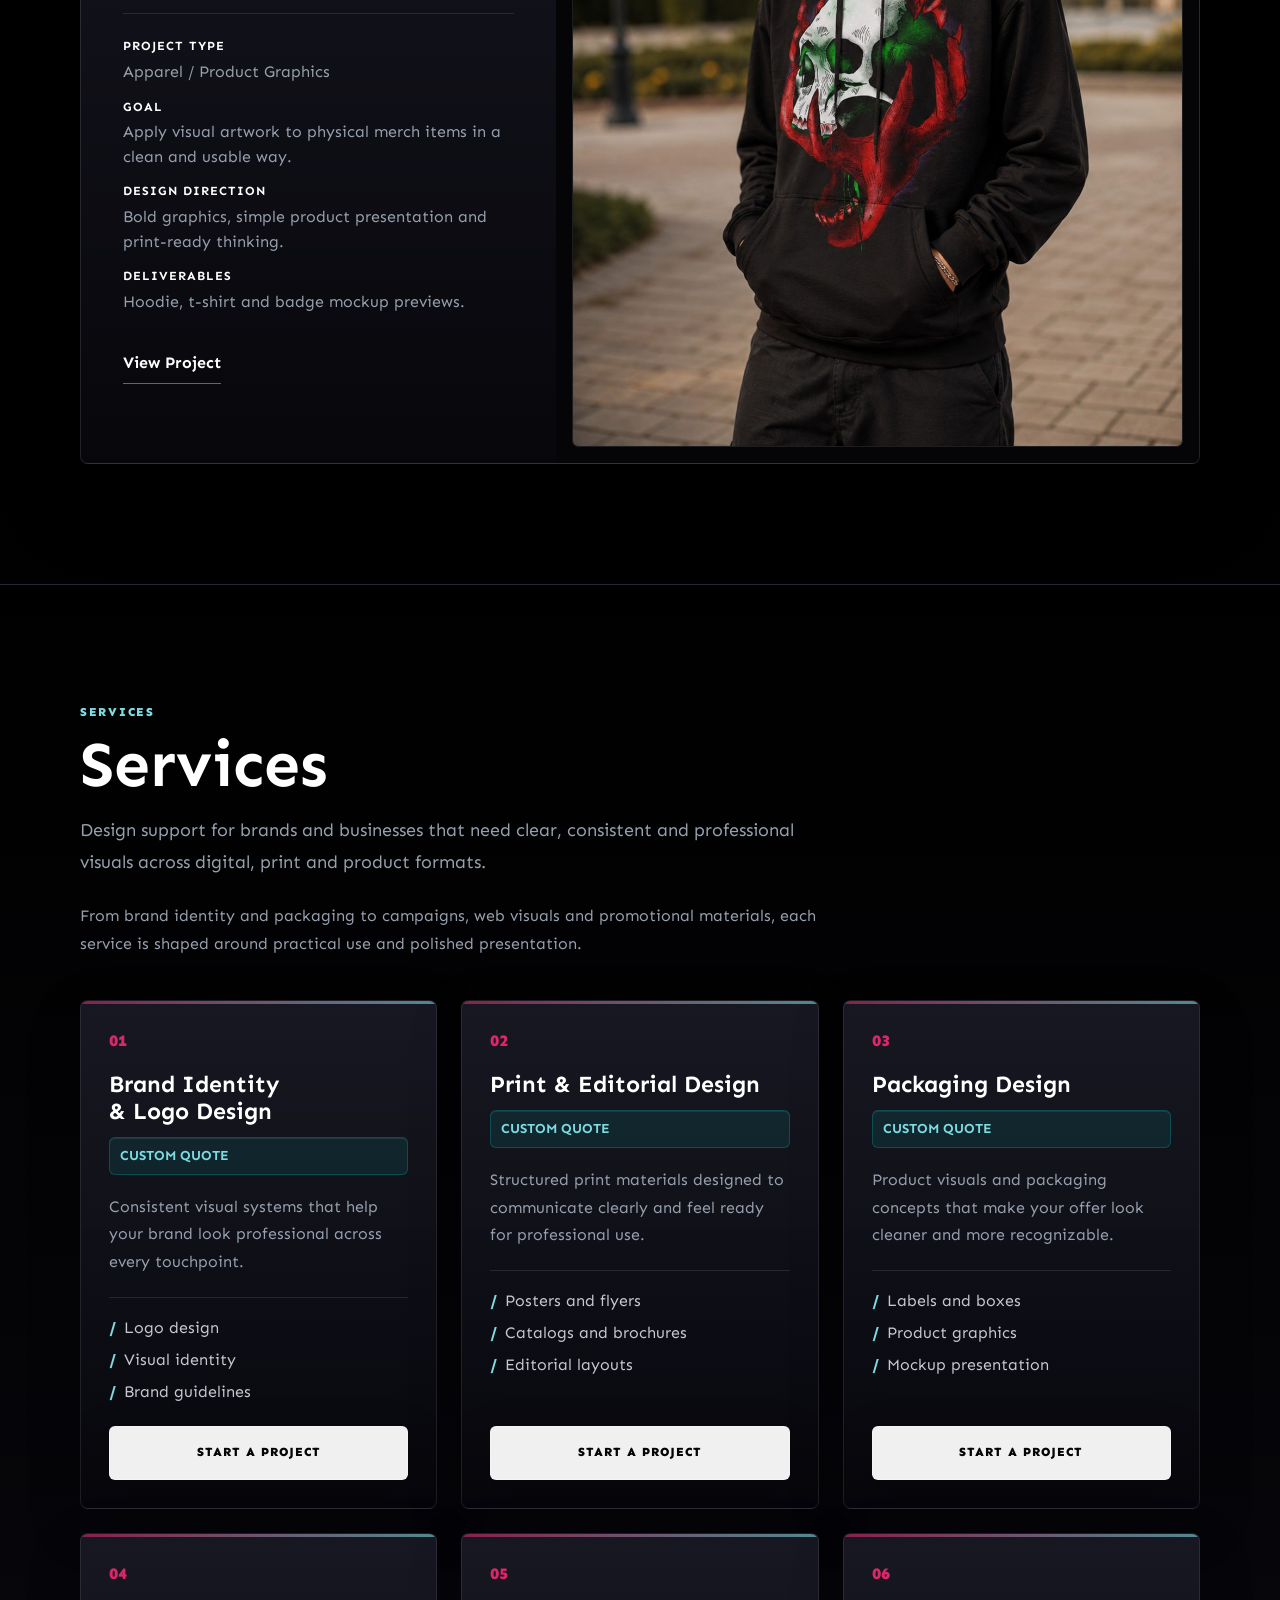
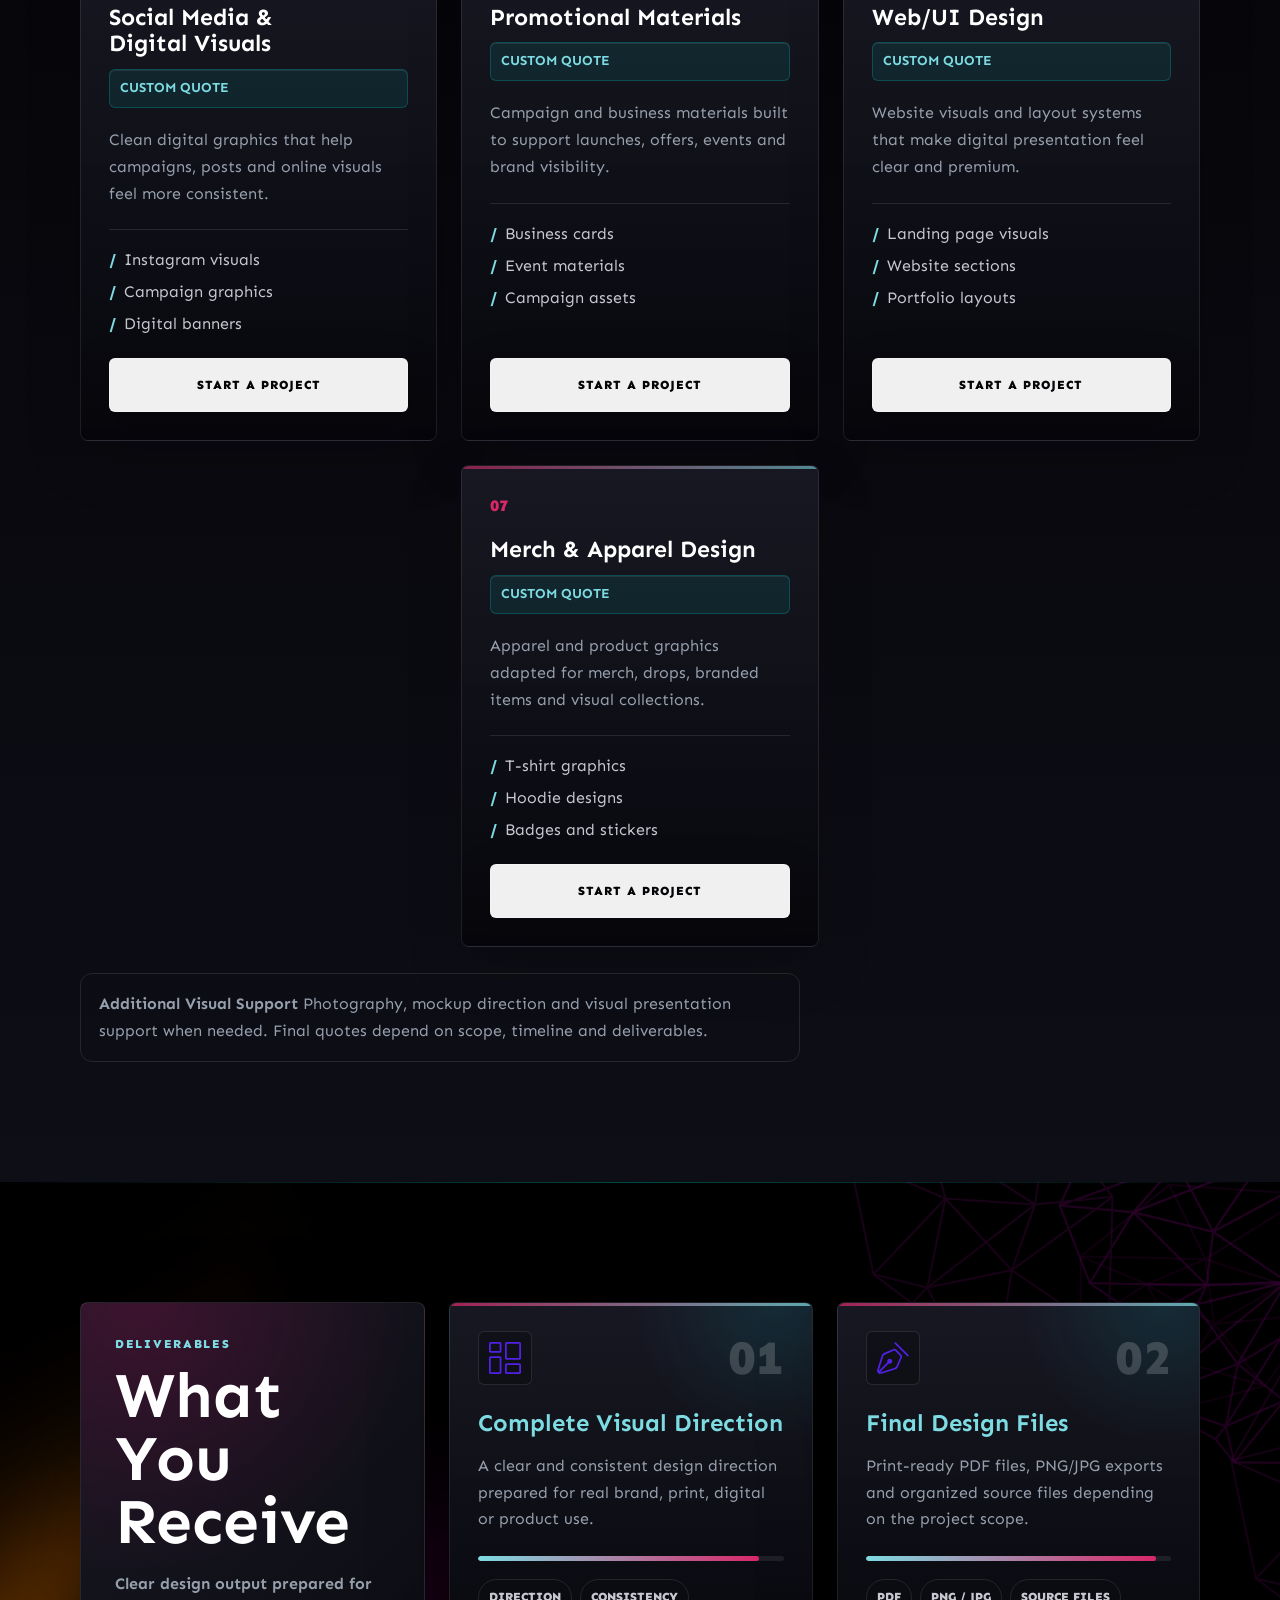
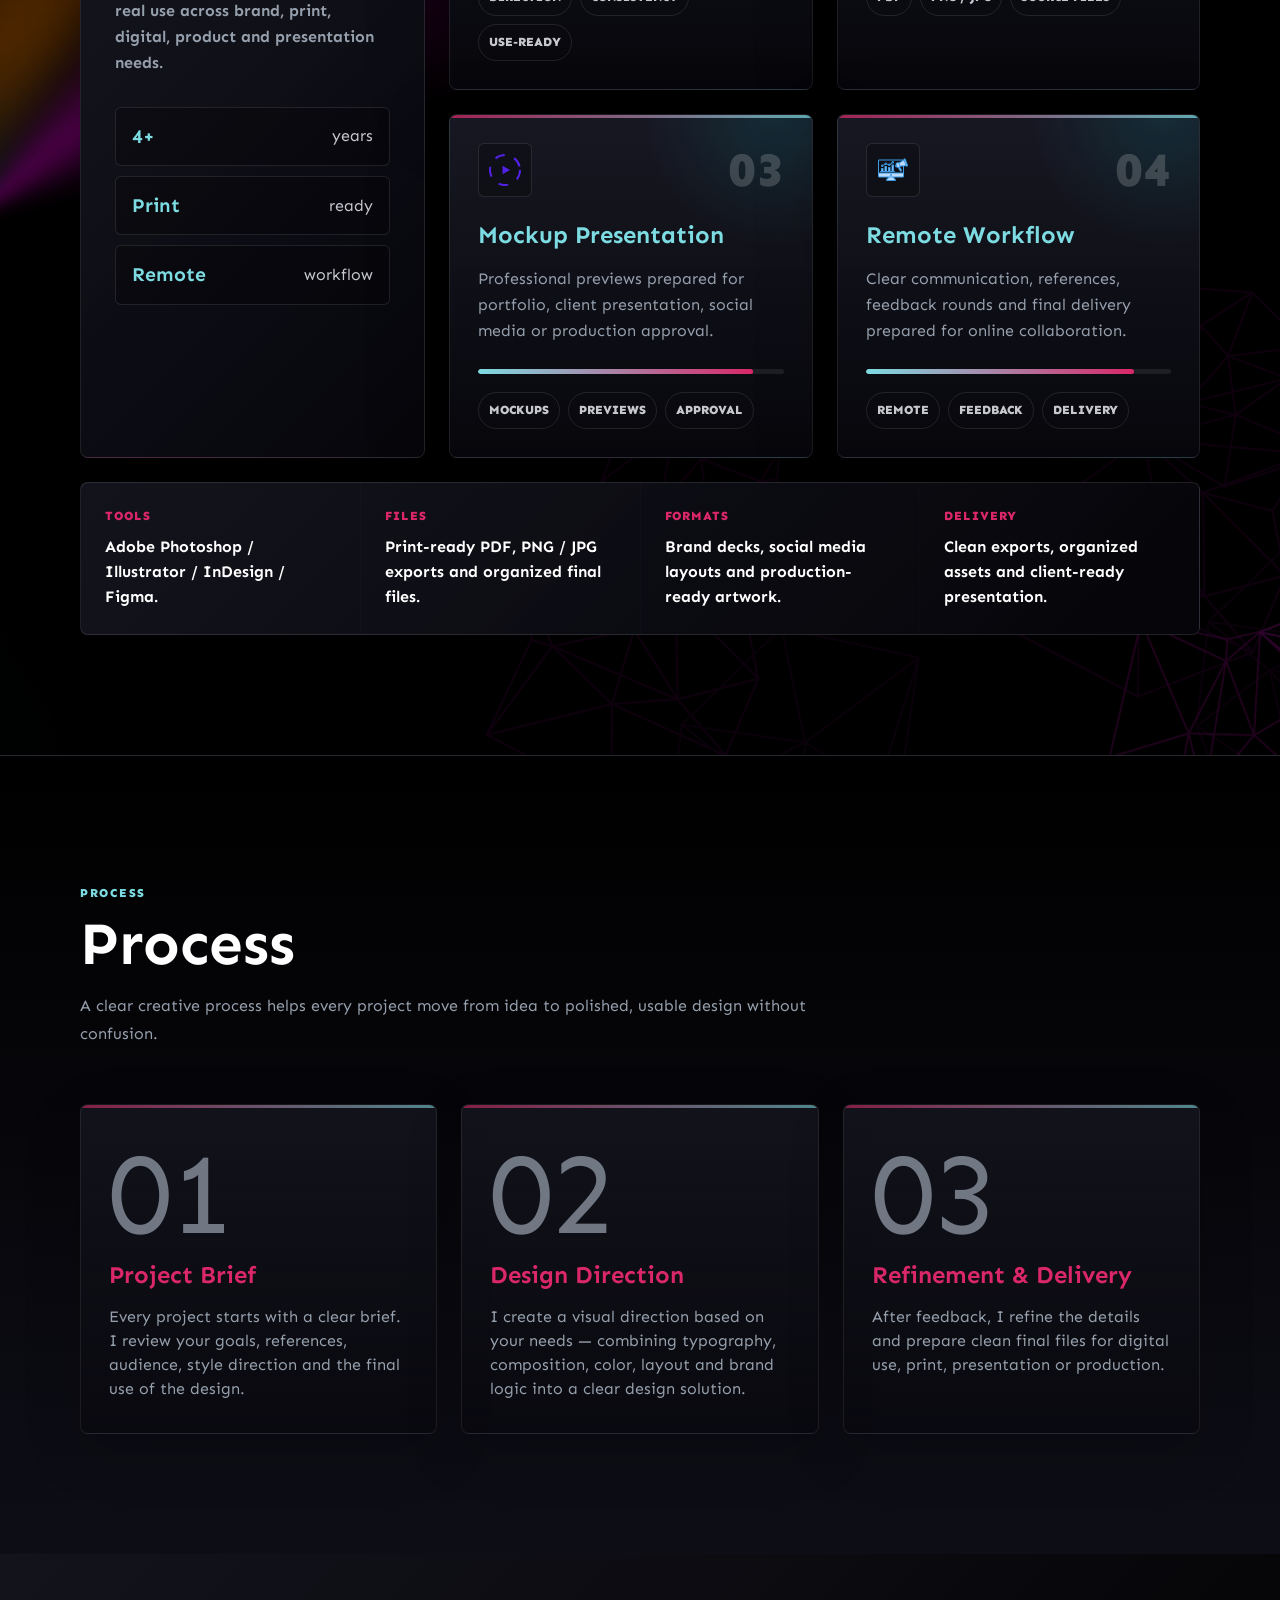
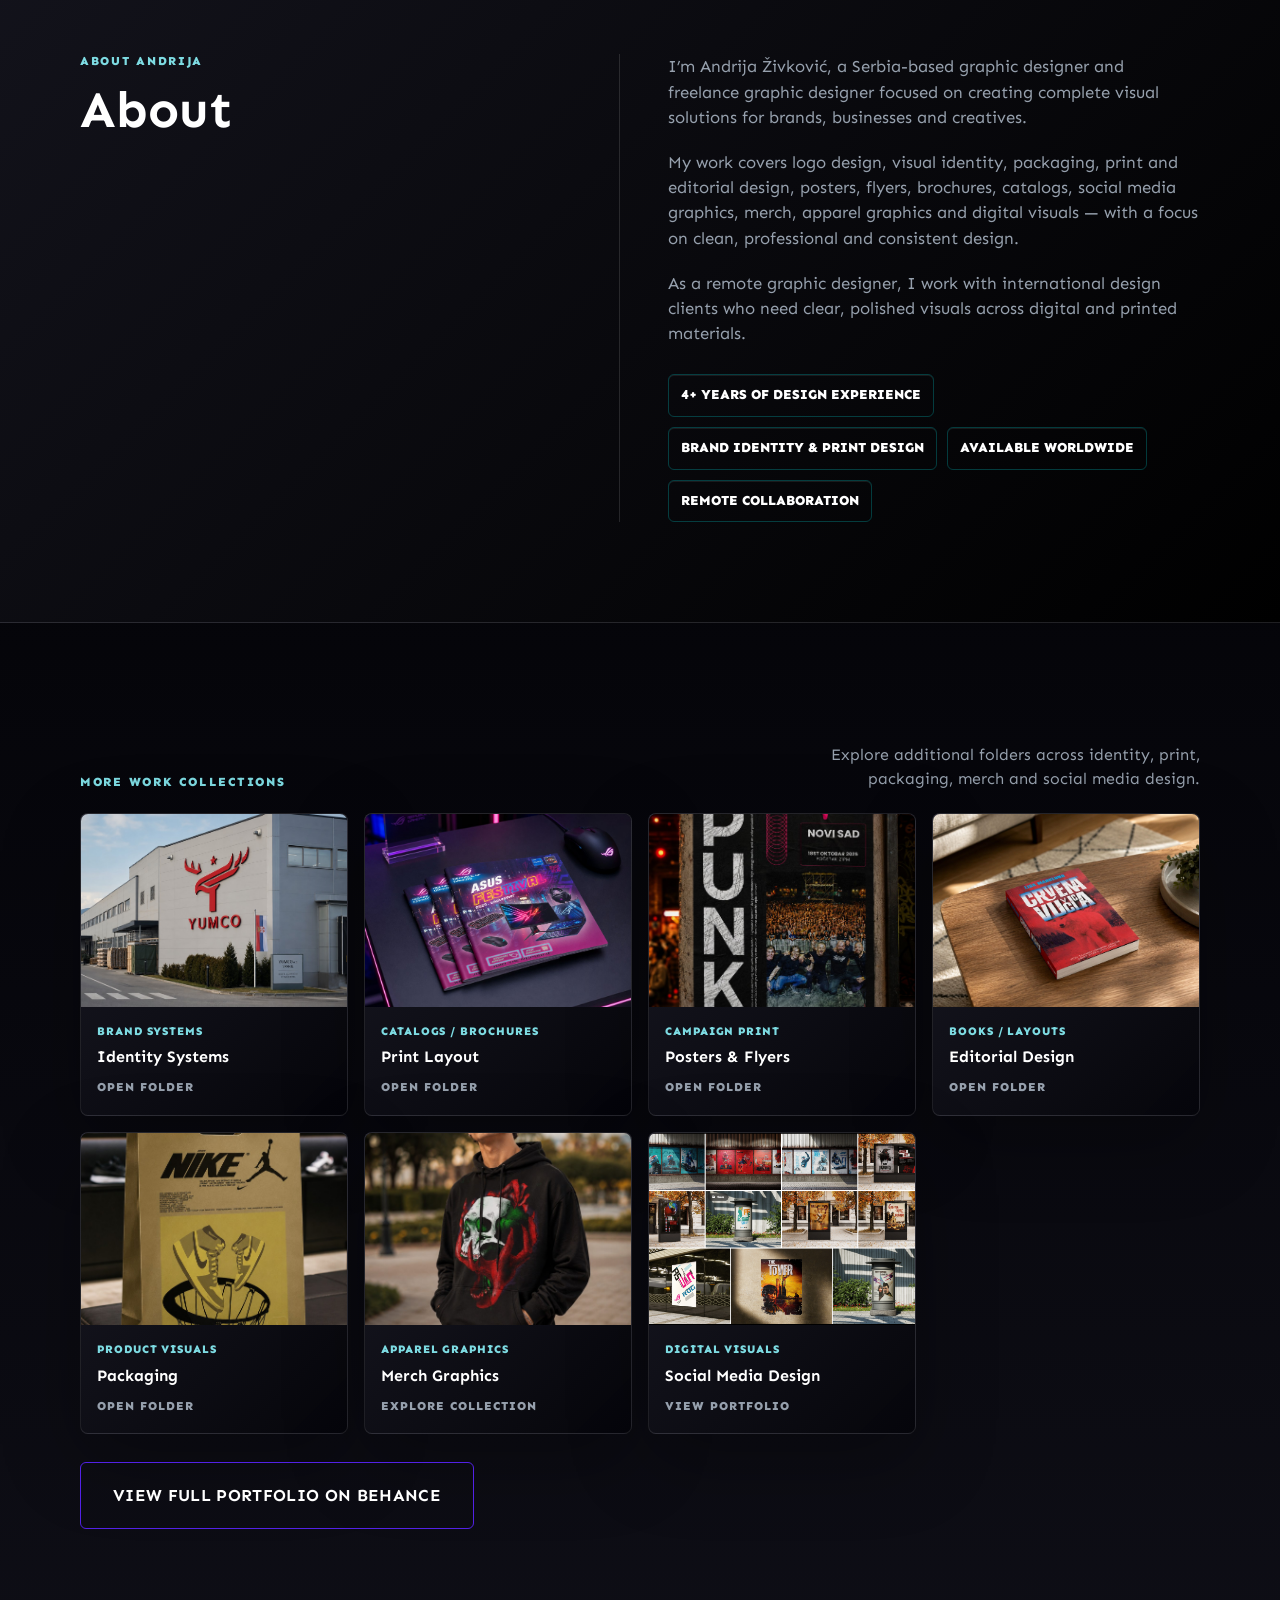
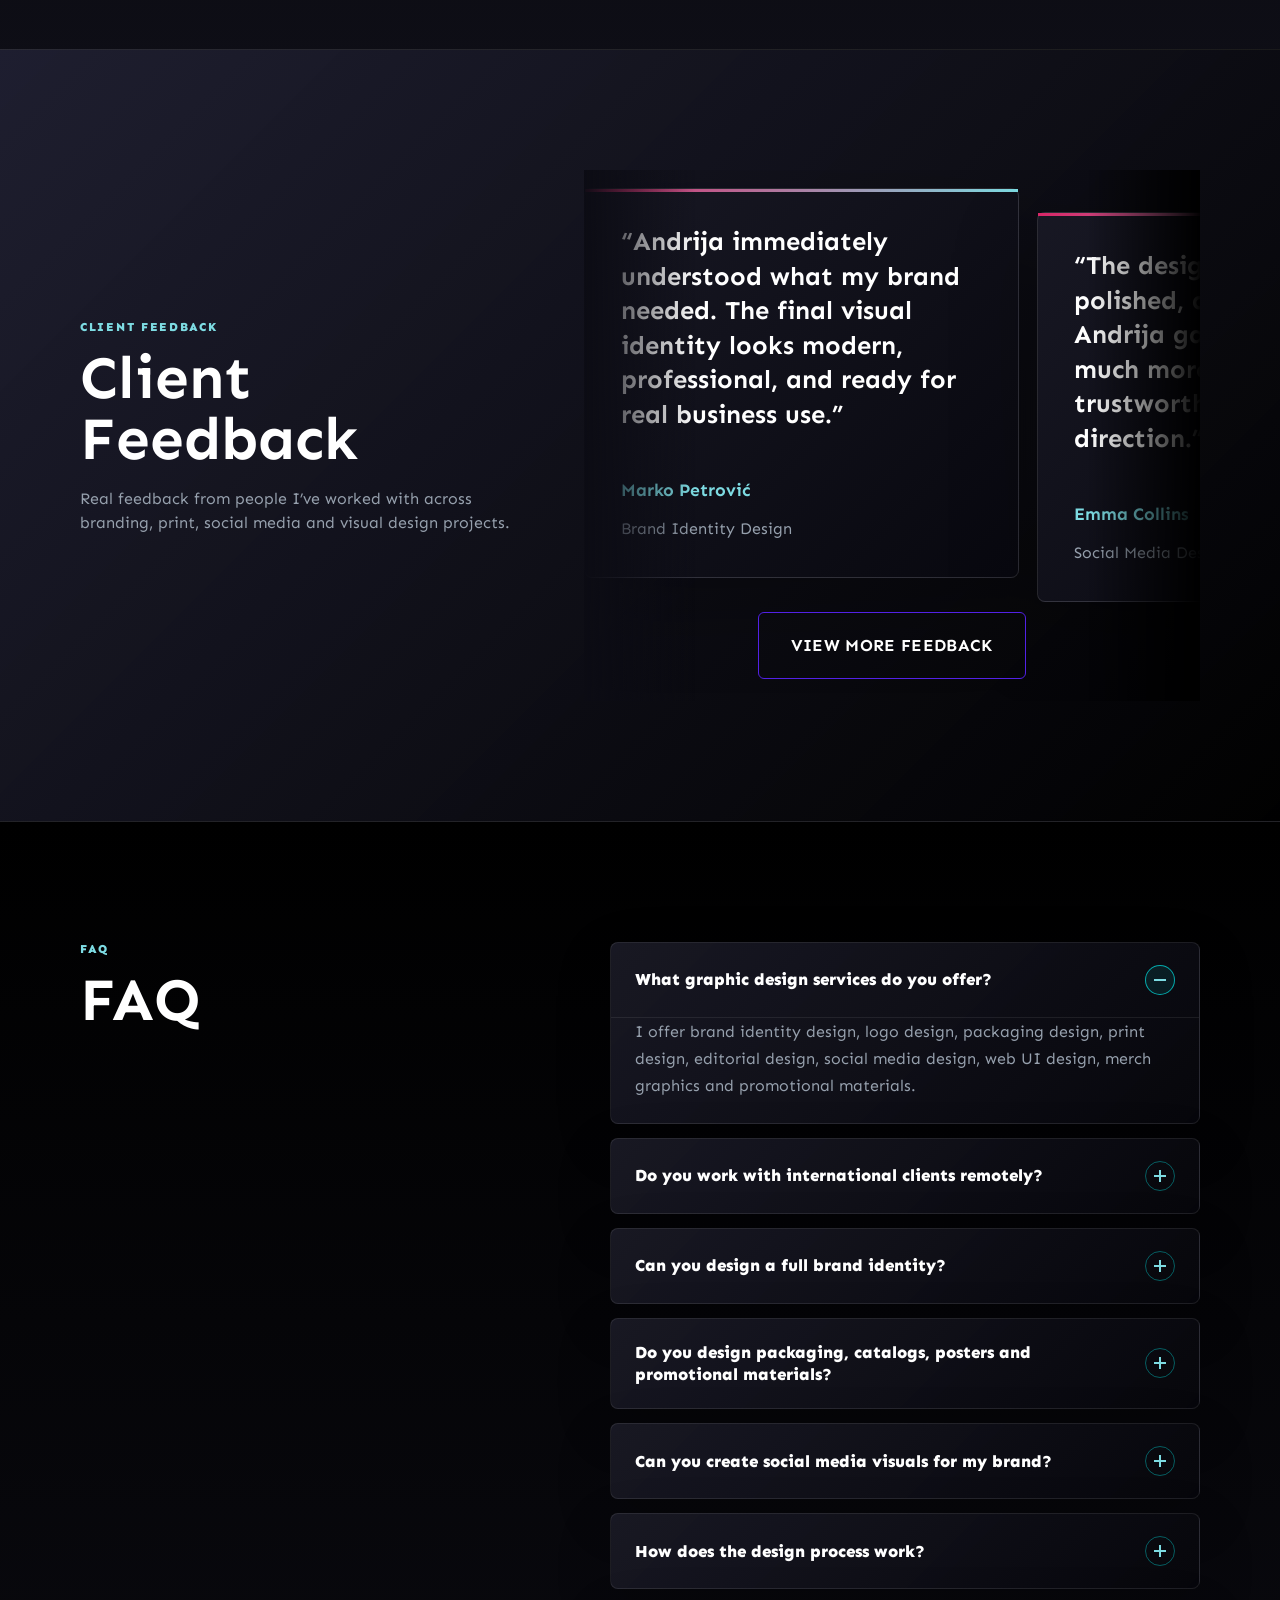
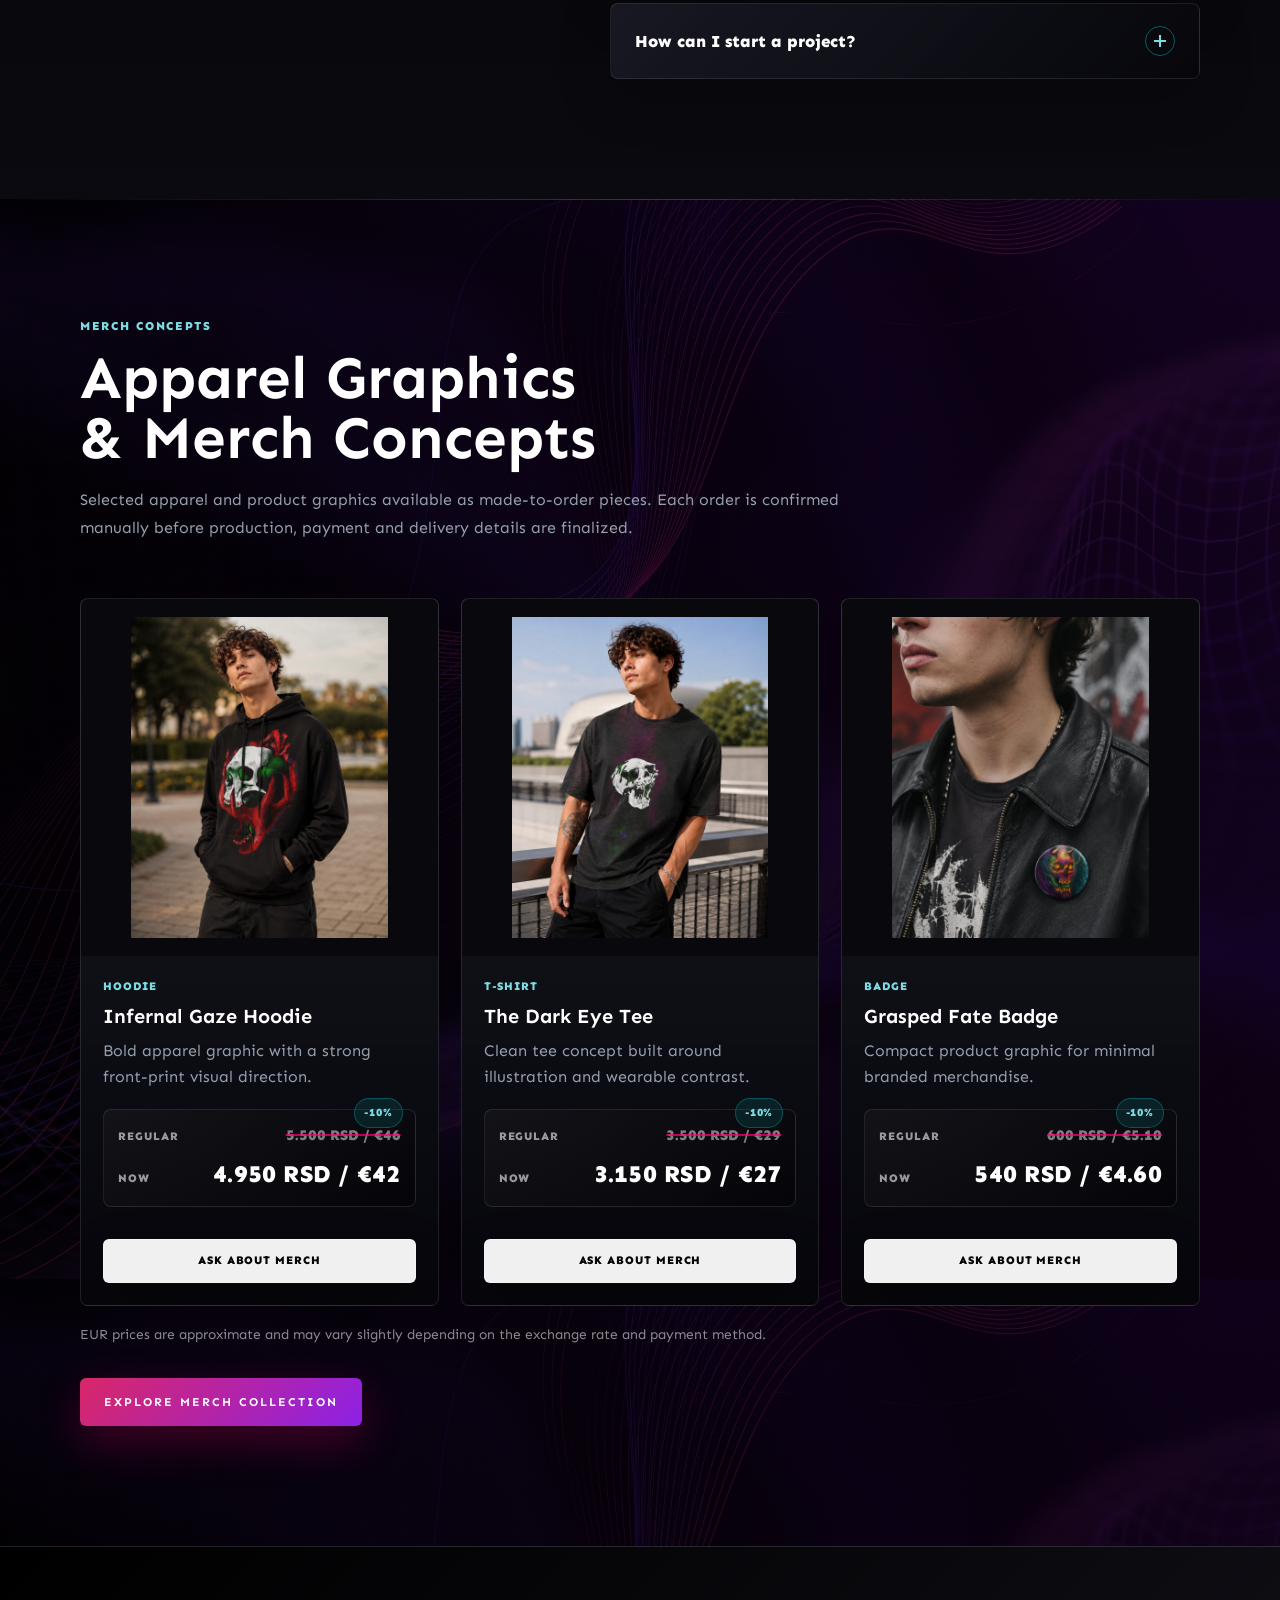
==== commit 4916833c: "sadf" ====
--- a/index.html
+++ b/index.html
@@ -187,7 +187,7 @@
           <p class="hero-support">Based in Serbia — working remotely with clients worldwide.</p>
           <div class="hero-actions">
             <a class="button hot" href="#contact">Start a Project</a>
-            <a class="button outline" href="#work">View Work</a>
+            <a class="button outline" href="#work">View Selected Work</a>
           </div>
           <form class="quick-inquiry-form" data-quick-inquiry-form data-contact-endpoint="/api/contact">
             <p>Tell me what you need and I’ll reply with the next steps.</p>
@@ -352,7 +352,7 @@
           <article class="service-card reveal">
             <span>01</span>
             <h3>Brand Identity &amp; Logo Design</h3>
-            <strong class="service-price">Custom quote</strong>
+            <strong class="service-price">Custom Quote</strong>
             <p>Consistent visual systems that help your brand look professional across every touchpoint.</p>
             <ul>
               <li>Logo design</li>
@@ -364,19 +364,19 @@
           <article class="service-card reveal">
             <span>02</span>
             <h3>Print &amp; Editorial Design</h3>
-            <strong class="service-price">Price on request</strong>
+            <strong class="service-price">Custom Quote</strong>
             <p>Structured print materials designed to communicate clearly and feel ready for professional use.</p>
             <ul>
               <li>Posters and flyers</li>
               <li>Catalogs and brochures</li>
               <li>Editorial layouts</li>
             </ul>
-            <a class="button service-button" href="#contact">Send a Brief</a>
+            <a class="button service-button" href="#contact">Start a Project</a>
           </article>
           <article class="service-card reveal">
             <span>03</span>
             <h3>Packaging Design</h3>
-            <strong class="service-price">Custom quote</strong>
+            <strong class="service-price">Custom Quote</strong>
             <p>Product visuals and packaging concepts that make your offer look cleaner and more recognizable.</p>
             <ul>
               <li>Labels and boxes</li>
@@ -388,19 +388,19 @@
           <article class="service-card reveal">
             <span>04</span>
             <h3>Social Media &amp; Digital Visuals</h3>
-            <strong class="service-price">Price on request</strong>
+            <strong class="service-price">Custom Quote</strong>
             <p>Clean digital graphics that help campaigns, posts and online visuals feel more consistent.</p>
             <ul>
               <li>Instagram visuals</li>
               <li>Campaign graphics</li>
               <li>Digital banners</li>
             </ul>
-            <a class="button service-button" href="#contact">Send a Brief</a>
+            <a class="button service-button" href="#contact">Start a Project</a>
           </article>
           <article class="service-card reveal">
             <span>05</span>
             <h3>Promotional Materials</h3>
-            <strong class="service-price">Price on request</strong>
+            <strong class="service-price">Custom Quote</strong>
             <p>Campaign and business materials built to support launches, offers, events and brand visibility.</p>
             <ul>
               <li>Business cards</li>
@@ -412,7 +412,7 @@
           <article class="service-card reveal">
             <span>06</span>
             <h3>Web/UI Design</h3>
-            <strong class="service-price">Custom quote</strong>
+            <strong class="service-price">Custom Quote</strong>
             <p>Website visuals and layout systems that make digital presentation feel clear and premium.</p>
             <ul>
               <li>Landing page visuals</li>
@@ -424,14 +424,14 @@
           <article class="service-card reveal">
             <span>07</span>
             <h3>Merch &amp; Apparel Design</h3>
-            <strong class="service-price">Price on request</strong>
+            <strong class="service-price">Custom Quote</strong>
             <p>Apparel and product graphics adapted for merch, drops, branded items and visual collections.</p>
             <ul>
               <li>T-shirt graphics</li>
               <li>Hoodie designs</li>
               <li>Badges and stickers</li>
             </ul>
-            <a class="button service-button" href="#contact">Send a Brief</a>
+            <a class="button service-button" href="#contact">Start a Project</a>
           </article>
         </div>
         <p class="service-note reveal"><strong>Additional Visual Support</strong> Photography, mockup direction and visual presentation support when needed. Final quotes depend on scope, timeline and deliverables.</p>
@@ -622,8 +622,8 @@
     <section id="merch" class="section merch-section">
       <div class="container">
         <div class="section-heading reveal">
-          <p class="overline">CREATIVE EXTRA</p>
-          <h2>Available Merch</h2>
+          <p class="overline">MERCH CONCEPTS</p>
+          <h2>Apparel Graphics &amp; Merch Concepts</h2>
           <p>Selected apparel and product graphics available as made-to-order pieces. Each order is confirmed manually before production, payment and delivery details are finalized.</p>
         </div>
         <div class="merch-preview-grid reveal">
@@ -678,7 +678,7 @@
     <section class="section photography-section" aria-label="Photography reel">
       <div class="container photography-heading reveal">
         <div>
-          <p class="overline">CREATIVE EXTRA</p>
+          <p class="overline">PHOTOGRAPHY SUPPORT</p>
           <h2>Selected Photography</h2>
         </div>
         <p>A small selection of photography work used to support visual storytelling, atmosphere and creative direction.</p>
@@ -717,7 +717,7 @@
           <div class="contact-highlights" aria-label="Contact highlights">
             <span>Visual identities</span>
             <span>Print-ready files</span>
-            <span>Custom quotes</span>
+            <span>Custom Quote</span>
           </div>
           <div class="direct-contact" aria-label="Direct contact details">
             <a href="mailto:andrijadesignnn@gmail.com">andrijadesignnn@gmail.com</a>
@@ -991,7 +991,7 @@
         <a href="https://www.instagram.com/overriftdesigns/" target="_blank" rel="noopener">Instagram</a>
         <a href="https://www.behance.net/andrijadesign" target="_blank" rel="noopener">Behance</a>
         <a href="https://www.fiverr.com/sellers/andrijaandraa/" target="_blank" rel="noopener">Fiverr</a>
-        <a href="mailto:andrijadesignnn@gmail.com">Email</a>
+        <a href="mailto:andrijadesignnn@gmail.com" data-footer-email>andrijadesignnn@gmail.com</a>
       </div>
       <p>© 2026 Andrija Živković — Graphic Designer &amp; Visual Identity Specialist. All rights reserved.</p>
     </div>
--- a/styles.css
+++ b/styles.css
@@ -2479,14 +2479,23 @@
 .order-form input,
 .order-form select,
 .order-form textarea {
-  background: var(--level-1);
-  border: 1px solid transparent;
+  background: rgba(18, 18, 28, .92);
+  border: 1px solid rgba(255, 255, 255, .08);
   border-radius: var(--radius-sm);
   color: var(--white);
   outline: 0;
   padding: 14px 16px;
   transition: border-color .2s ease, background-color .2s ease;
   width: 100%;
+}
+
+.contact-form input:-webkit-autofill,
+.contact-form textarea:-webkit-autofill,
+.order-form input:-webkit-autofill,
+.order-form textarea:-webkit-autofill {
+  -webkit-text-fill-color: var(--white);
+  box-shadow: 0 0 0 1000px #181823 inset;
+  caret-color: var(--white);
 }
 
 .mini-form input {
@@ -2512,11 +2521,16 @@
   min-height: 1.5em;
 }
 
-.order-disclaimer {
+.order-disclaimer,
+.shipping-note {
   color: var(--muted);
   font-size: .88rem;
   line-height: 1.55;
   margin: 2px 0 0;
+}
+
+.shipping-note {
+  color: rgba(255, 255, 255, .58);
 }
 
 .form-note a {
@@ -3577,8 +3591,17 @@
   animation: feedbackReel 64s linear infinite;
   display: flex;
   gap: 18px;
+  transition: opacity .3s ease, gap .3s ease;
   width: max-content;
   will-change: transform;
+}
+
+.feedback-track.is-expanded {
+  animation-duration: 96s;
+}
+
+.feedback-track.is-switching {
+  opacity: .35;
 }
 
 .feedback-carousel:hover .feedback-track {
@@ -3601,6 +3624,7 @@
   padding: 36px;
   position: relative;
   transform: translateY(0);
+  transition: border-color .3s ease, box-shadow .35s var(--ease), opacity .28s ease, transform .35s var(--ease);
 }
 
 .feedback-card.is-hidden {
@@ -3649,6 +3673,10 @@
   margin: 34px auto 0;
   position: relative;
   z-index: 5;
+}
+
+.feedback-more[aria-expanded="true"] {
+  border-color: rgba(0, 255, 255, .48);
 }
 
 @keyframes feedbackReel {
@@ -3754,6 +3782,7 @@
 .footer-links a {
   color: var(--white);
   transition: color .25s ease;
+  overflow-wrap: anywhere;
 }
 
 .footer-links a:hover,
@@ -4711,6 +4740,20 @@
     min-height: 320px;
   }
 
+  .feedback-card:nth-child(3n + 2),
+  .feedback-card:nth-child(3n) {
+    transform: translateY(0);
+  }
+
+  .feedback-track {
+    gap: 14px;
+  }
+
+  .feedback-more {
+    margin-top: 24px;
+    width: calc(100% - 40px);
+  }
+
   .footer-grid {
     grid-template-columns: 1fr;
   }
@@ -4826,7 +4869,7 @@
 
   .feedback-card {
     flex-basis: 82vw;
-    min-height: 300px;
+    min-height: 280px;
   }
 
   .photo-frame,
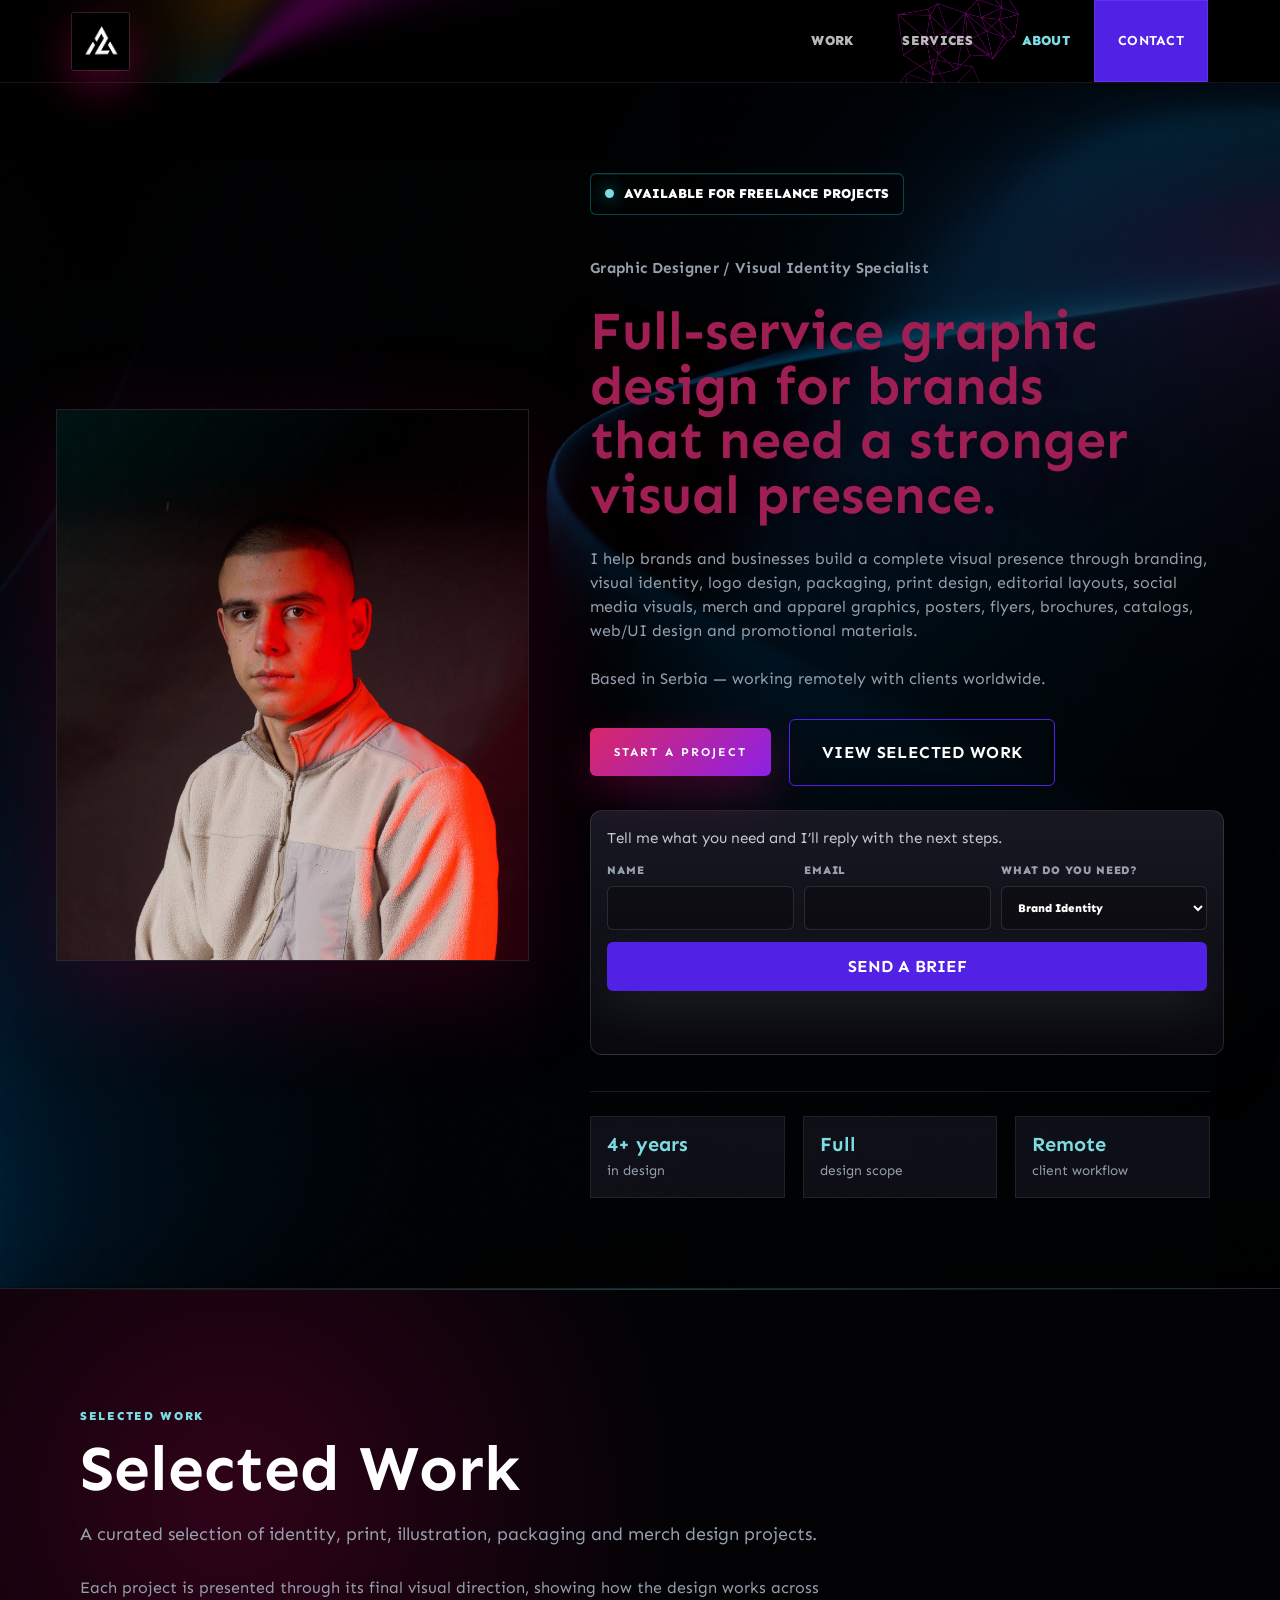
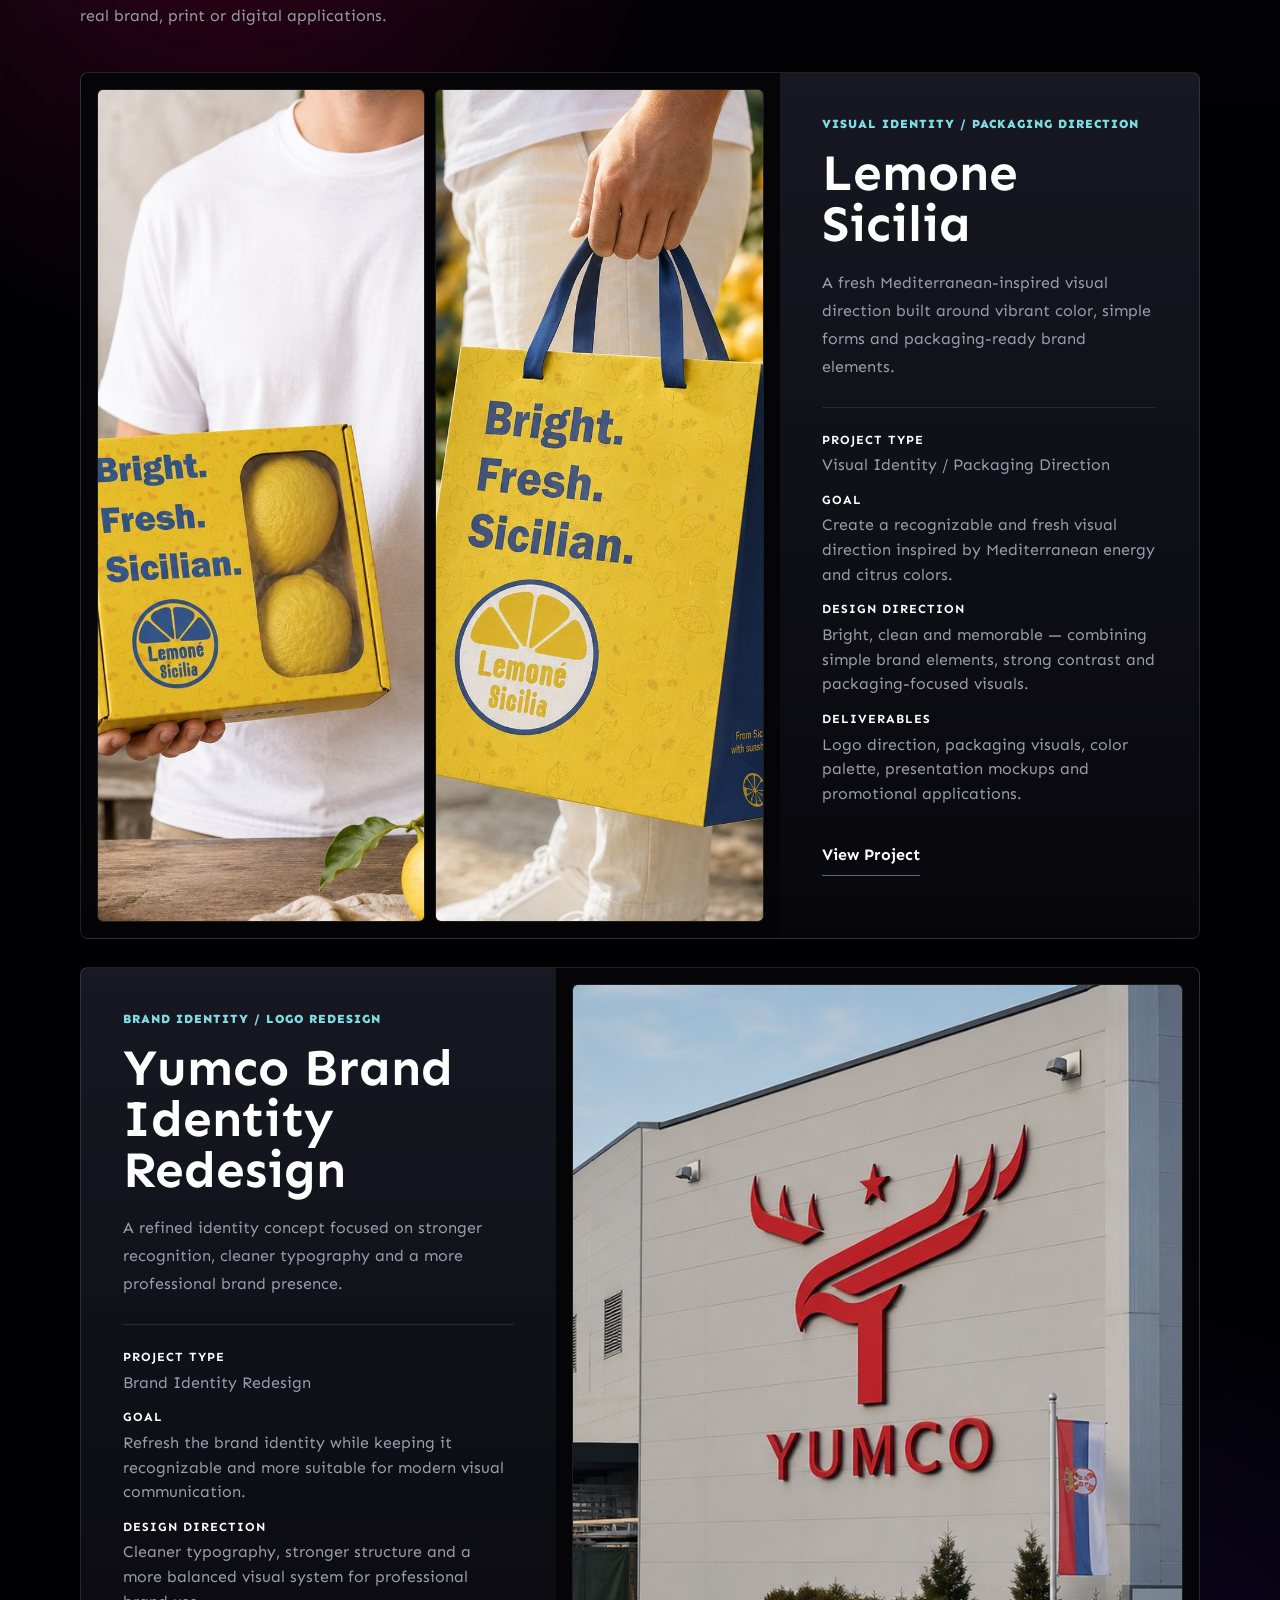
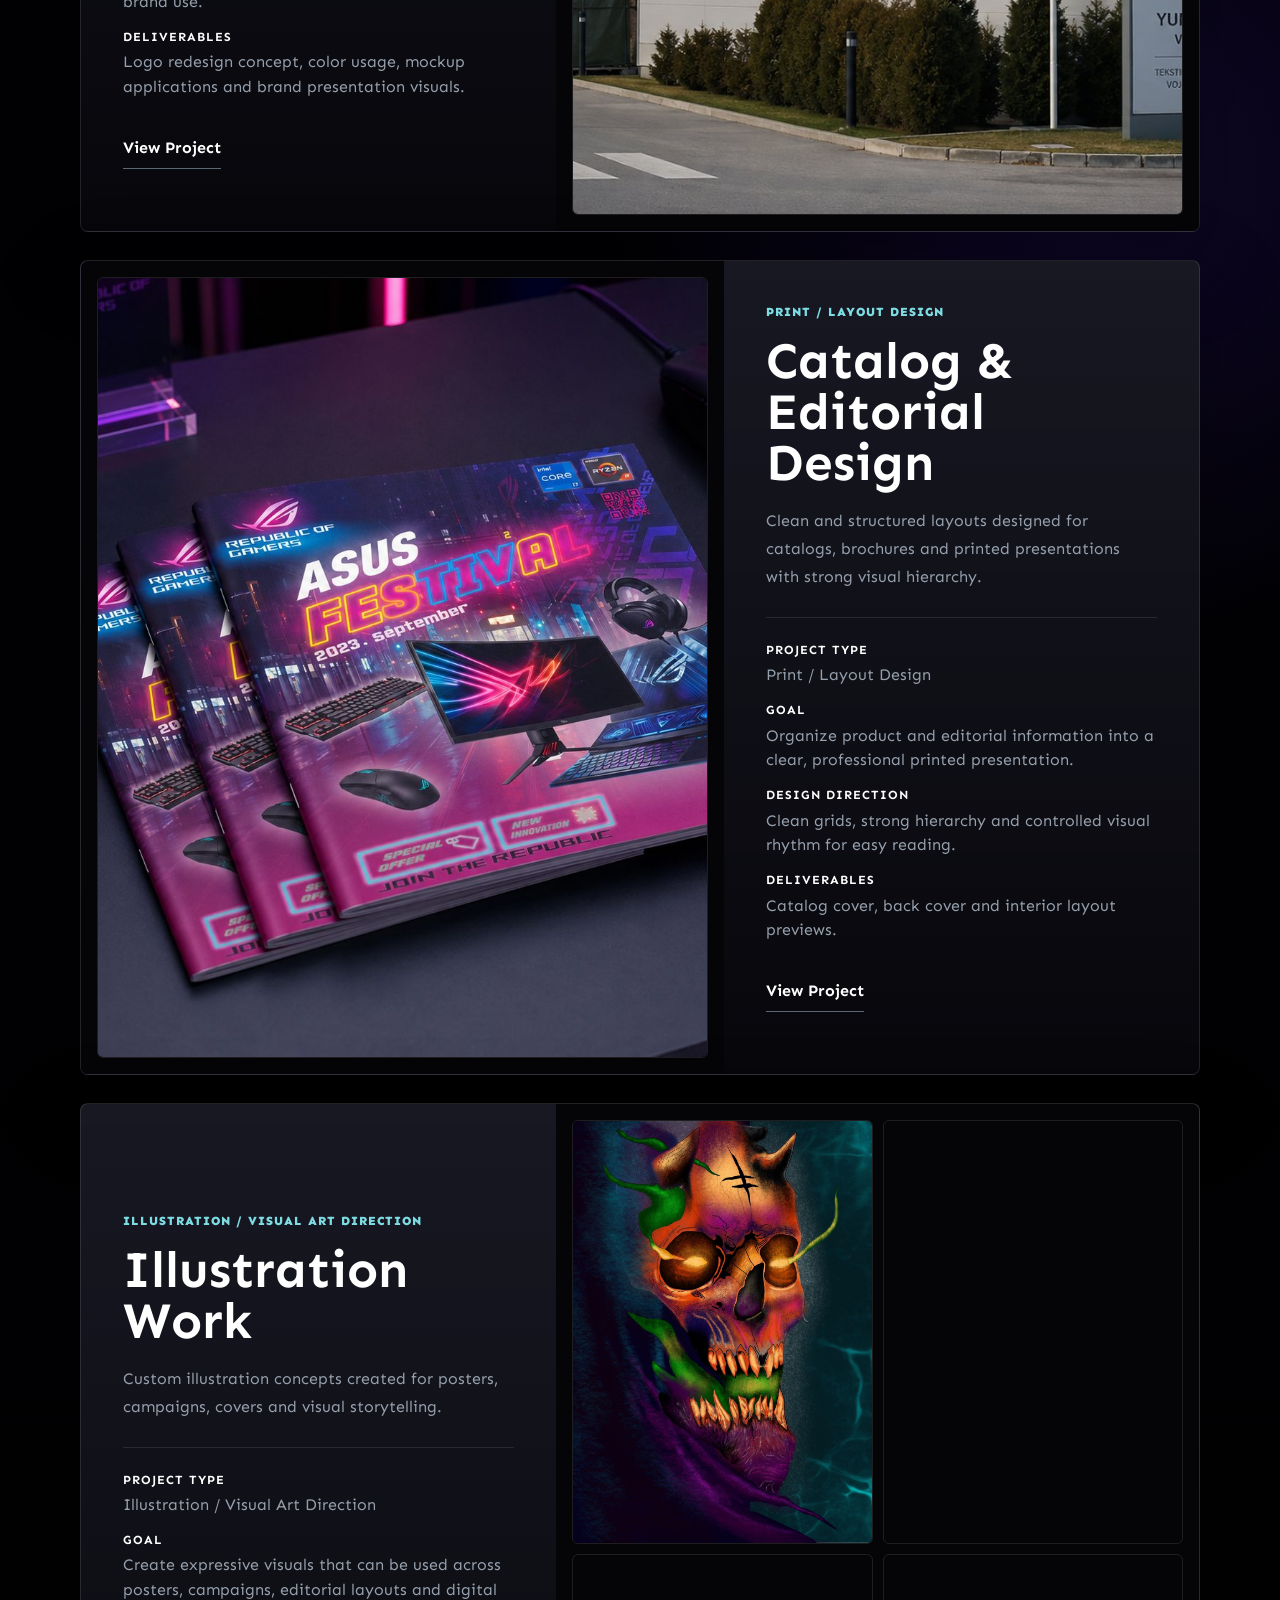
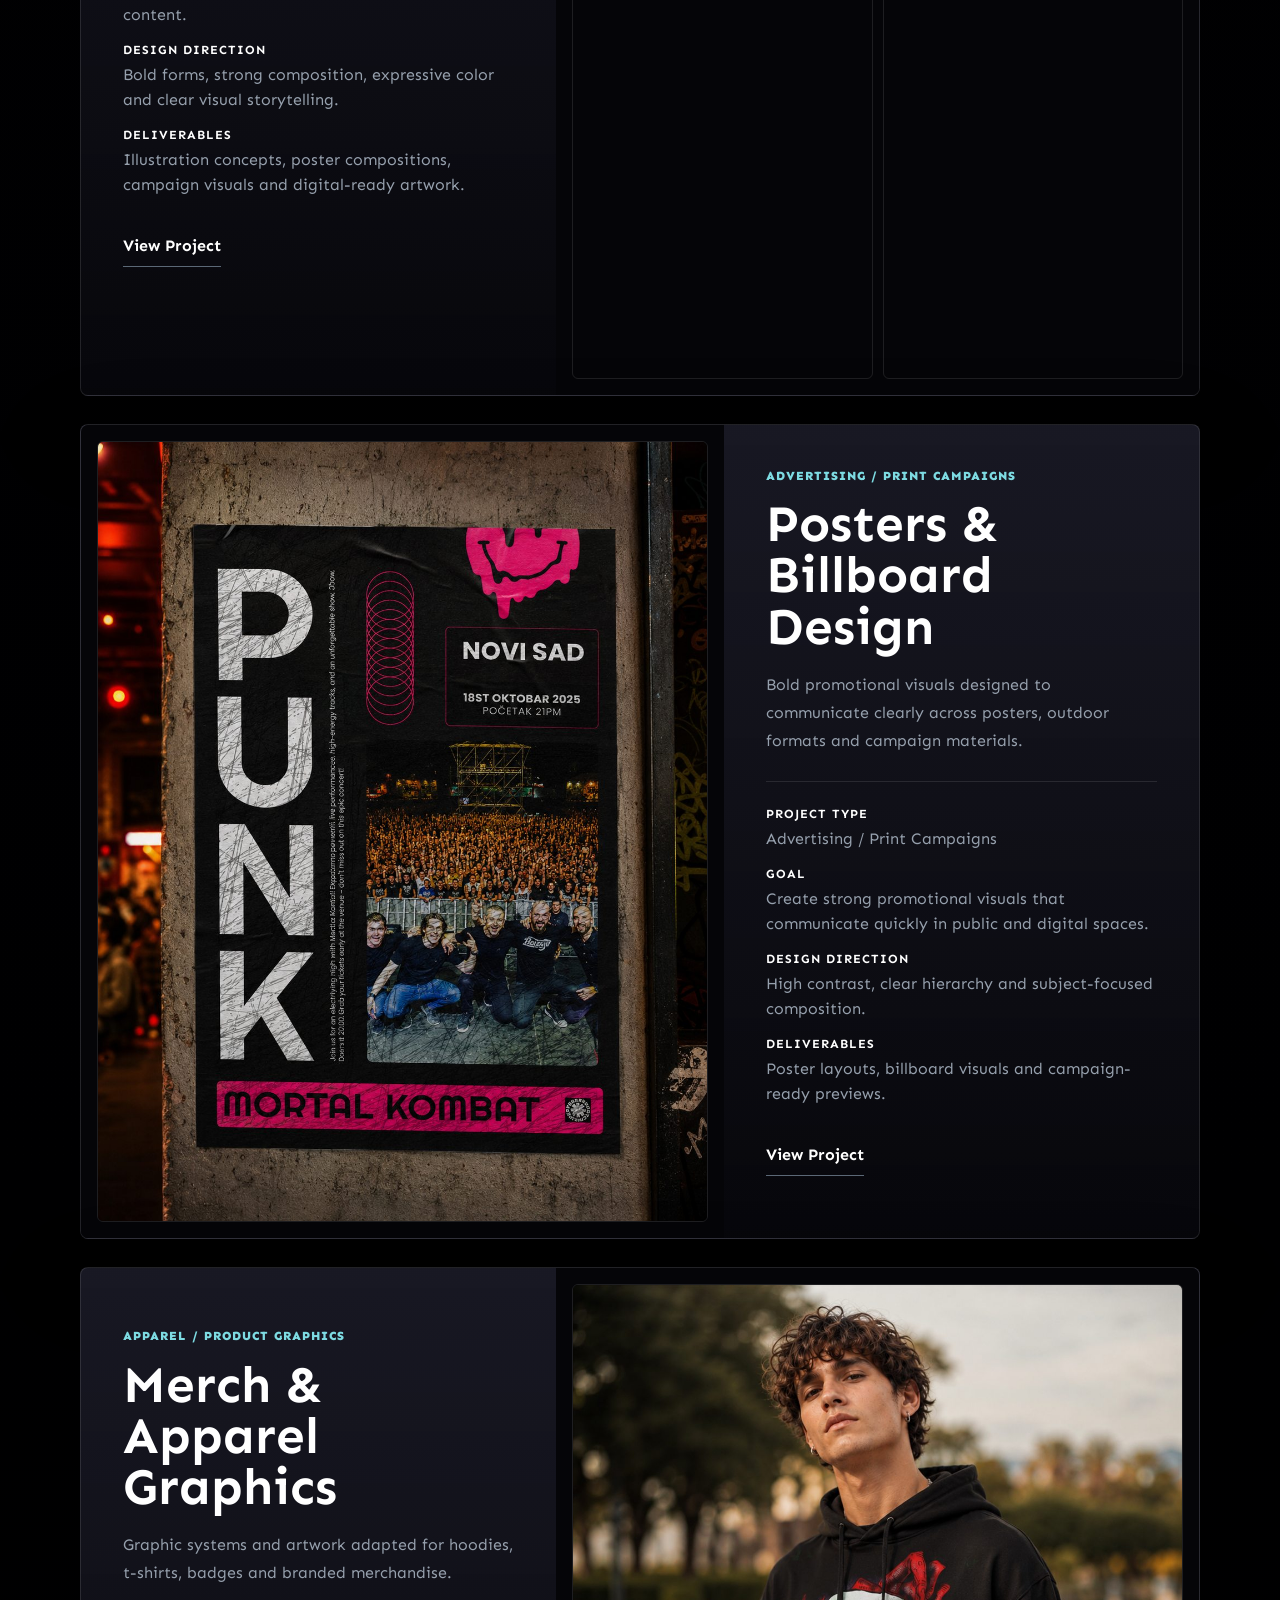
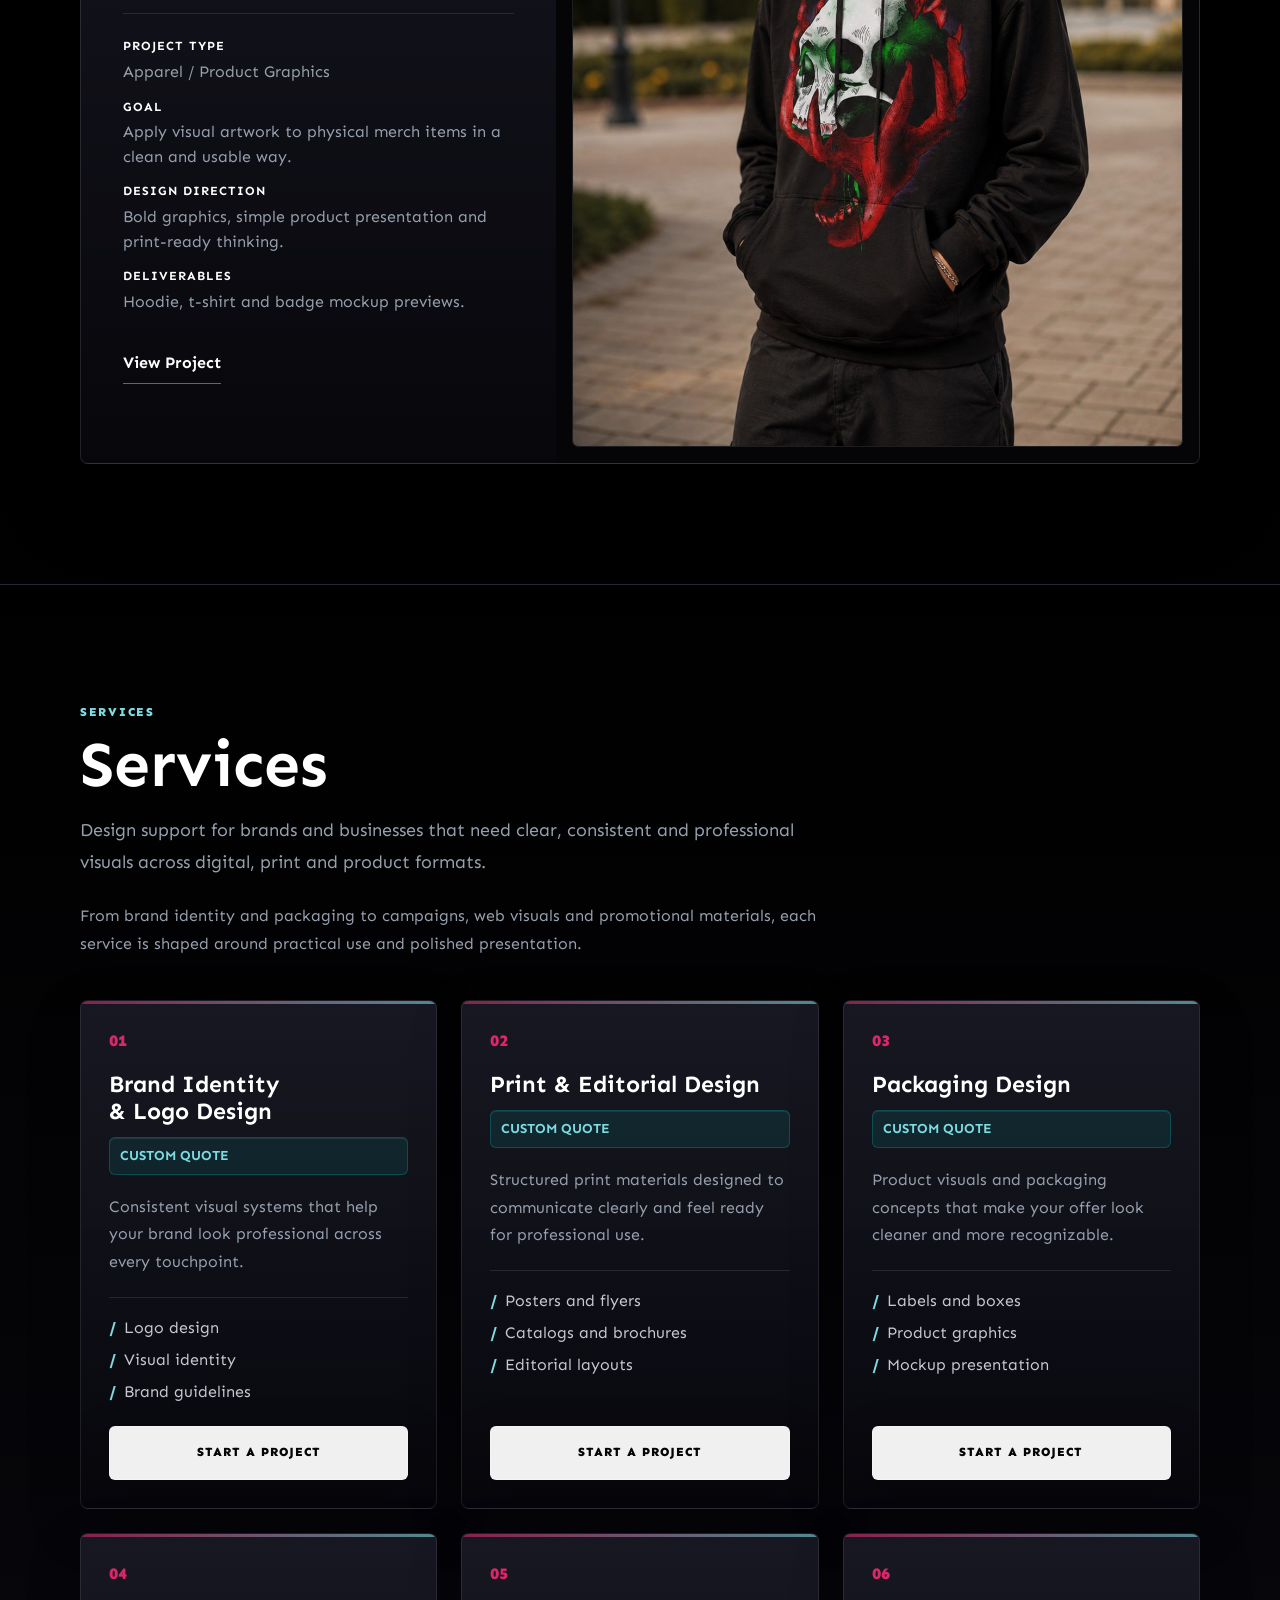
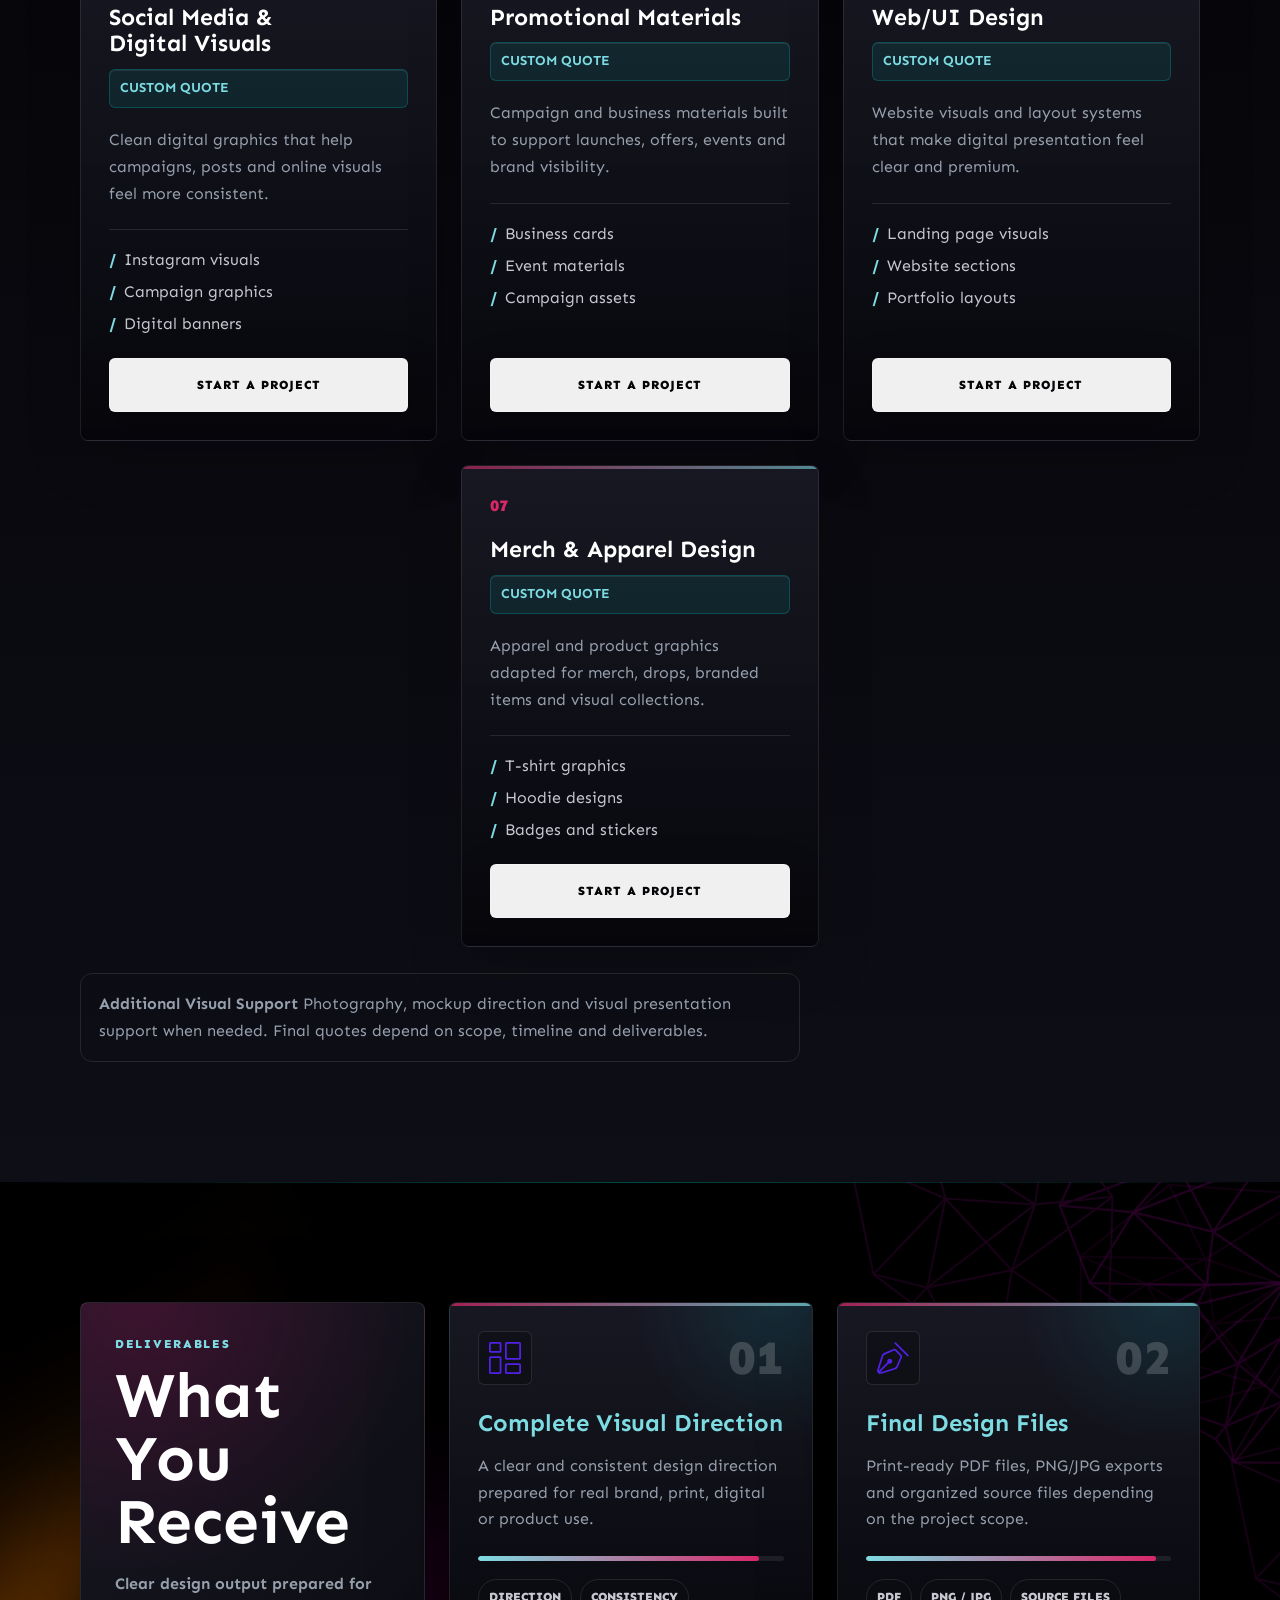
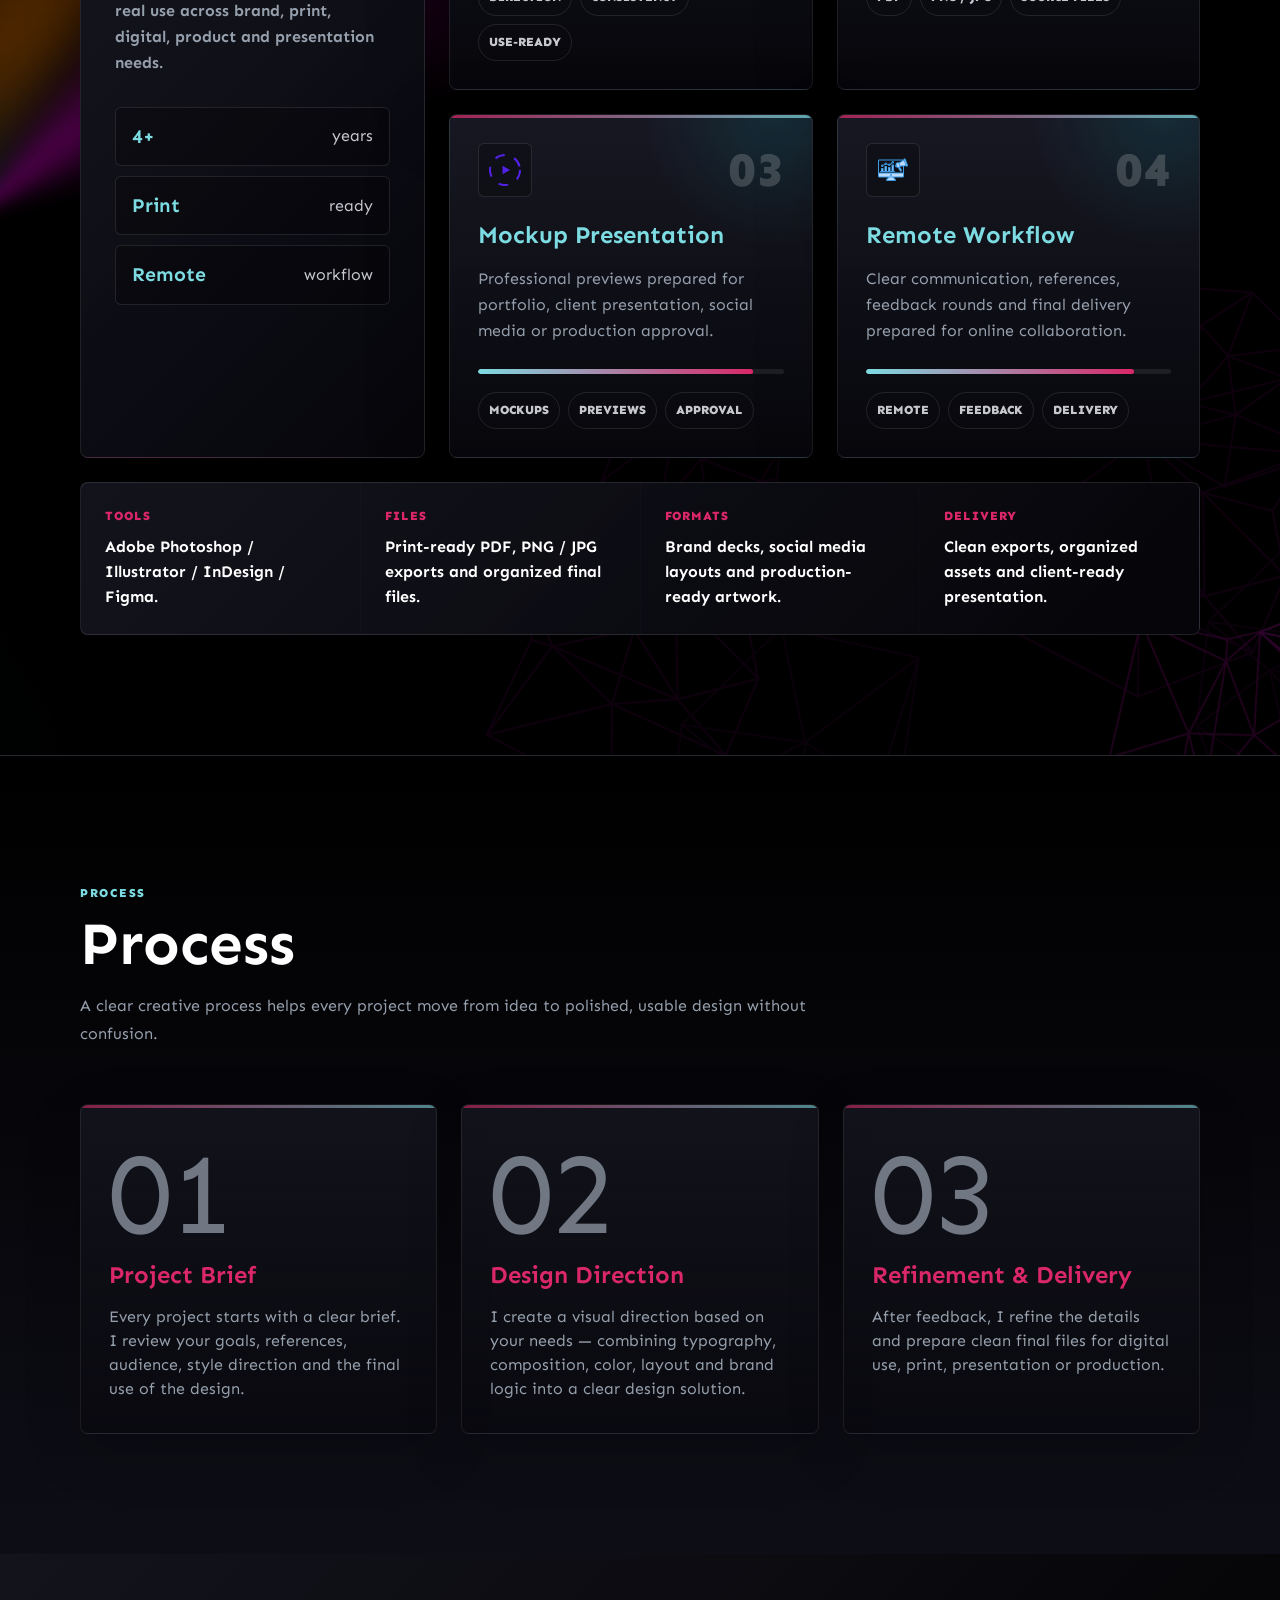
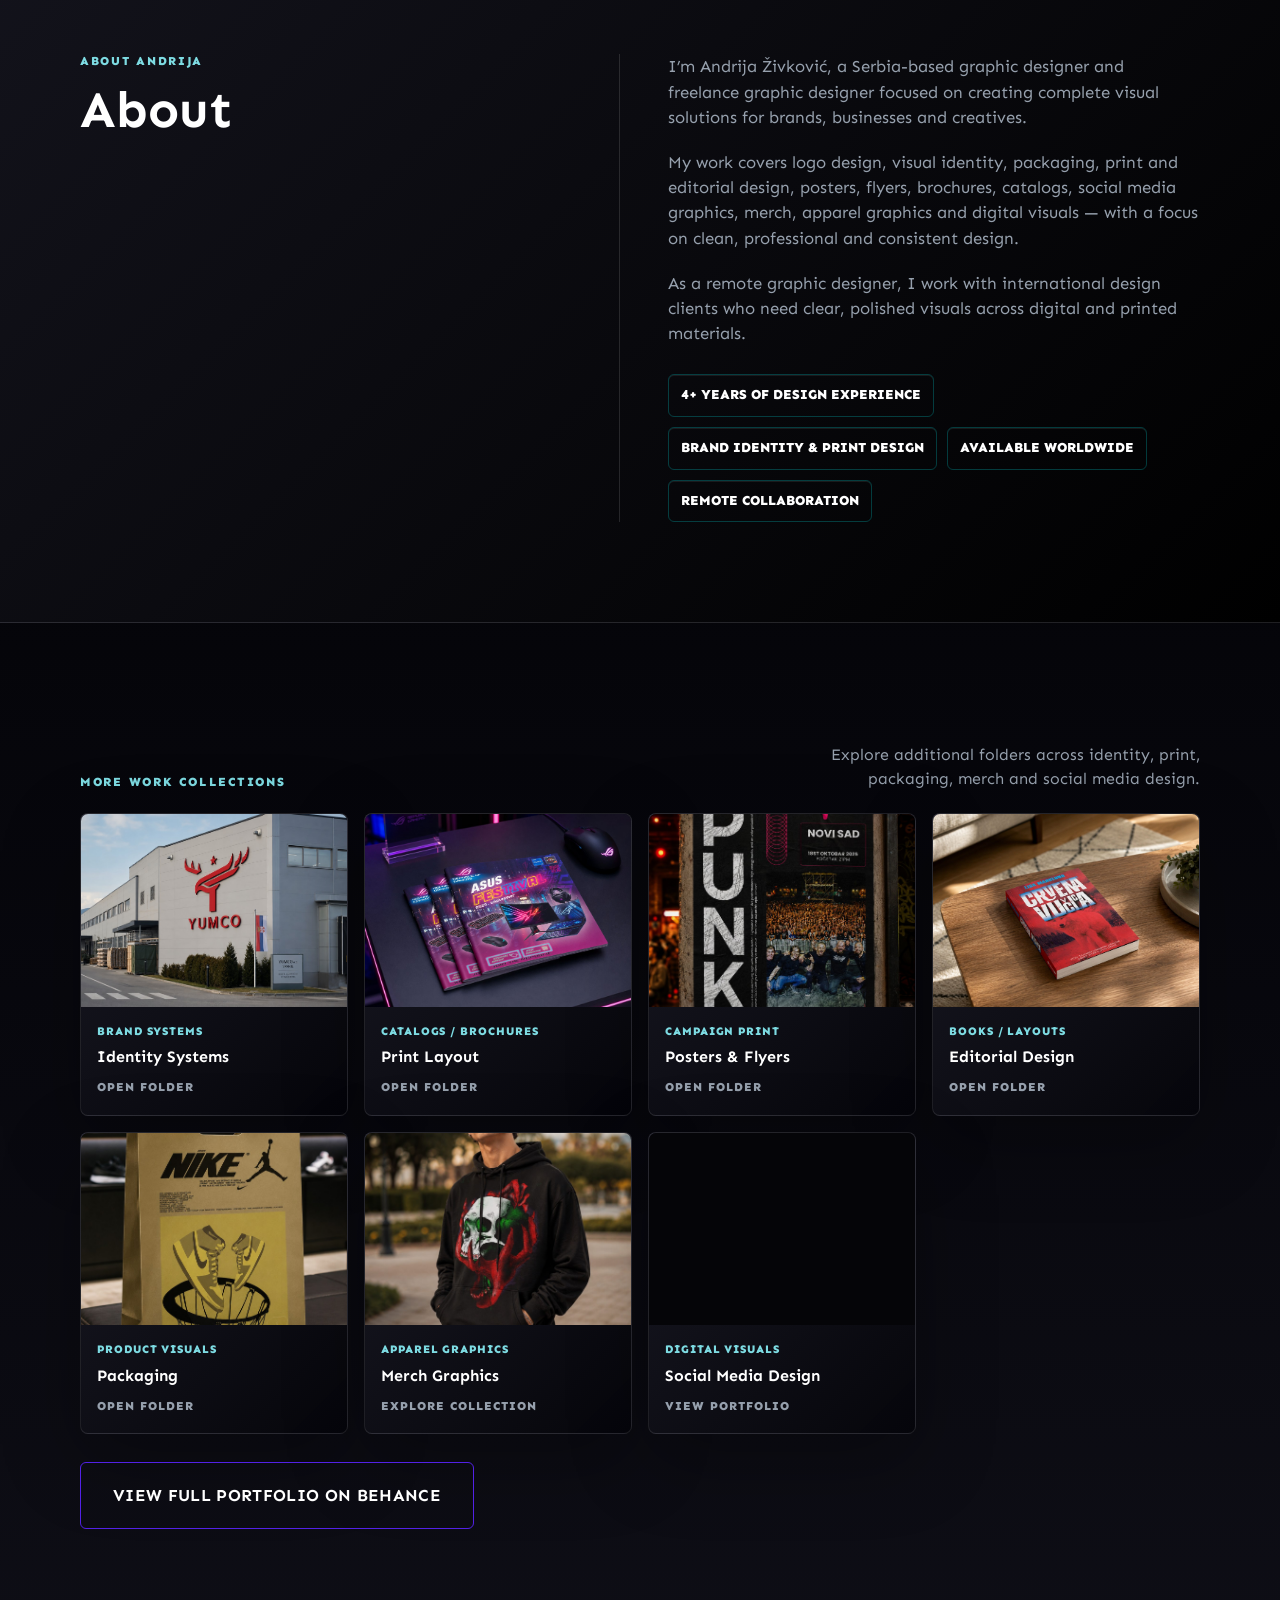
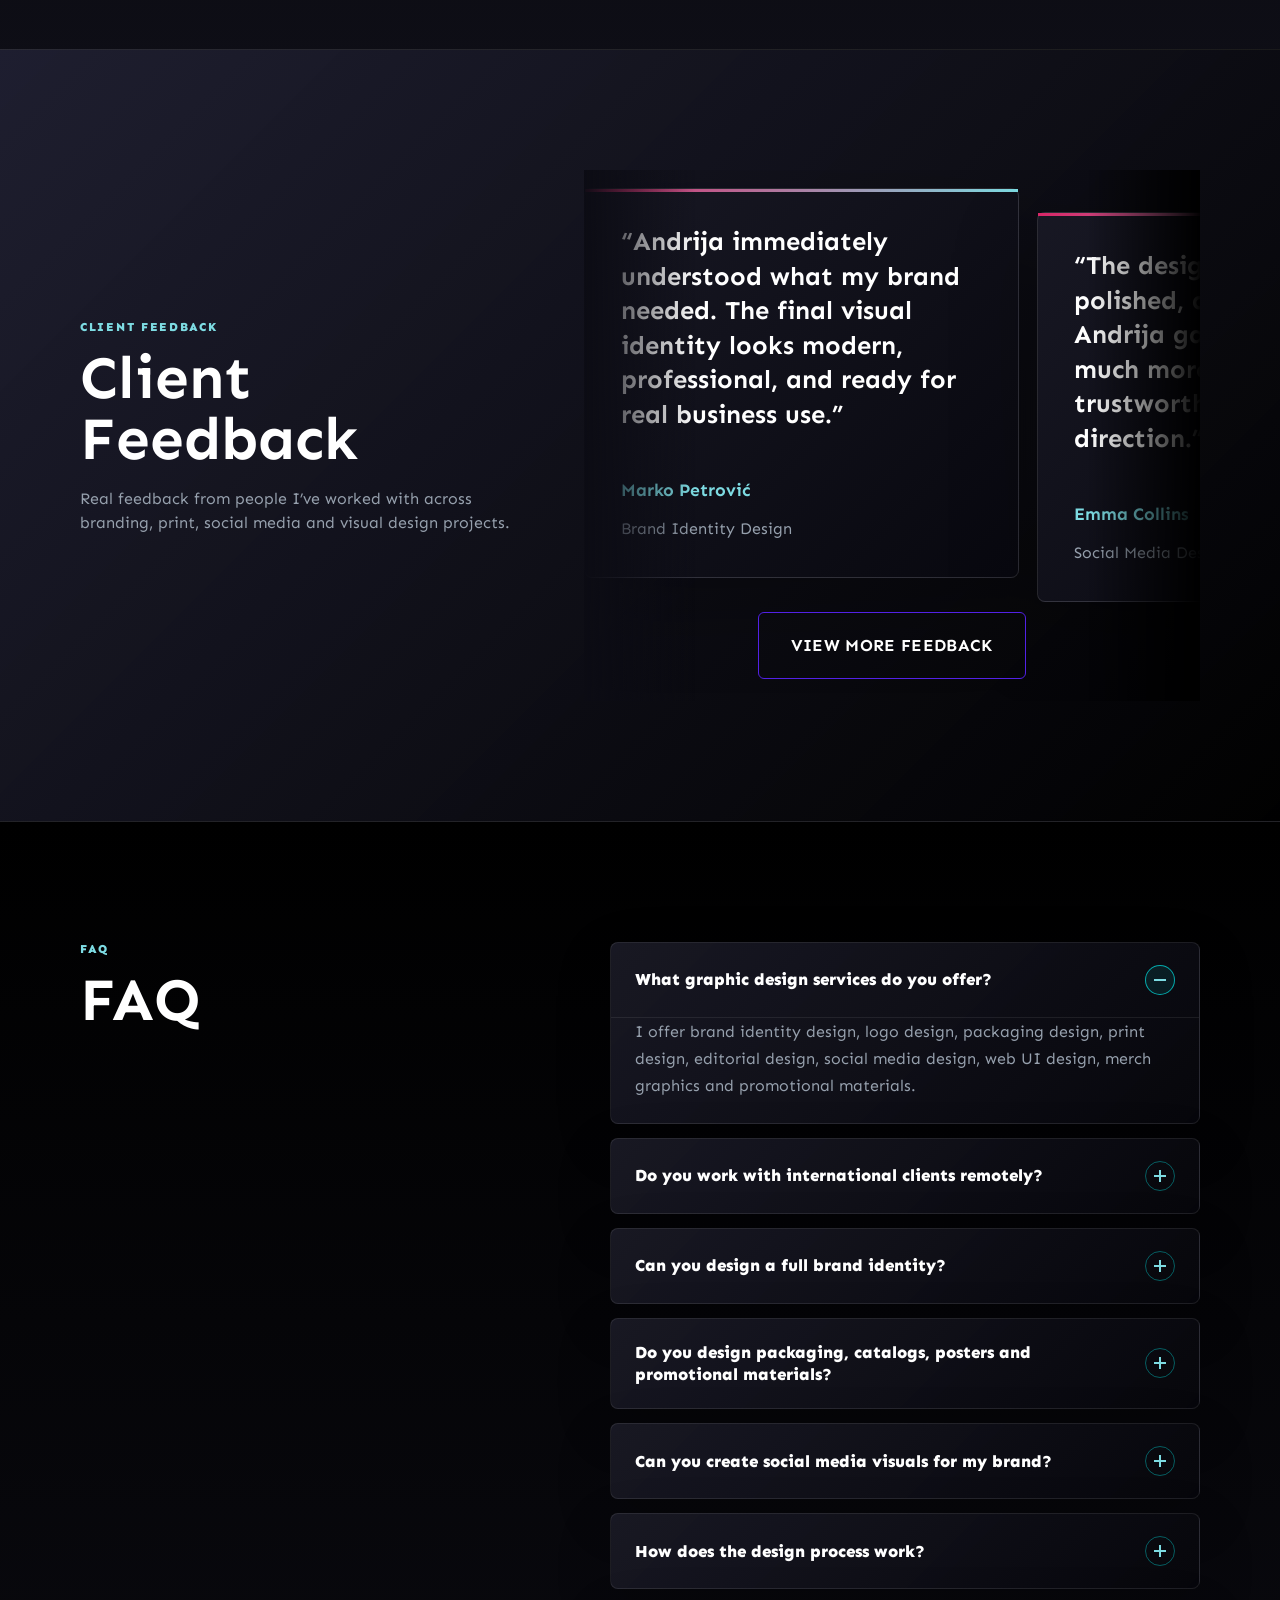
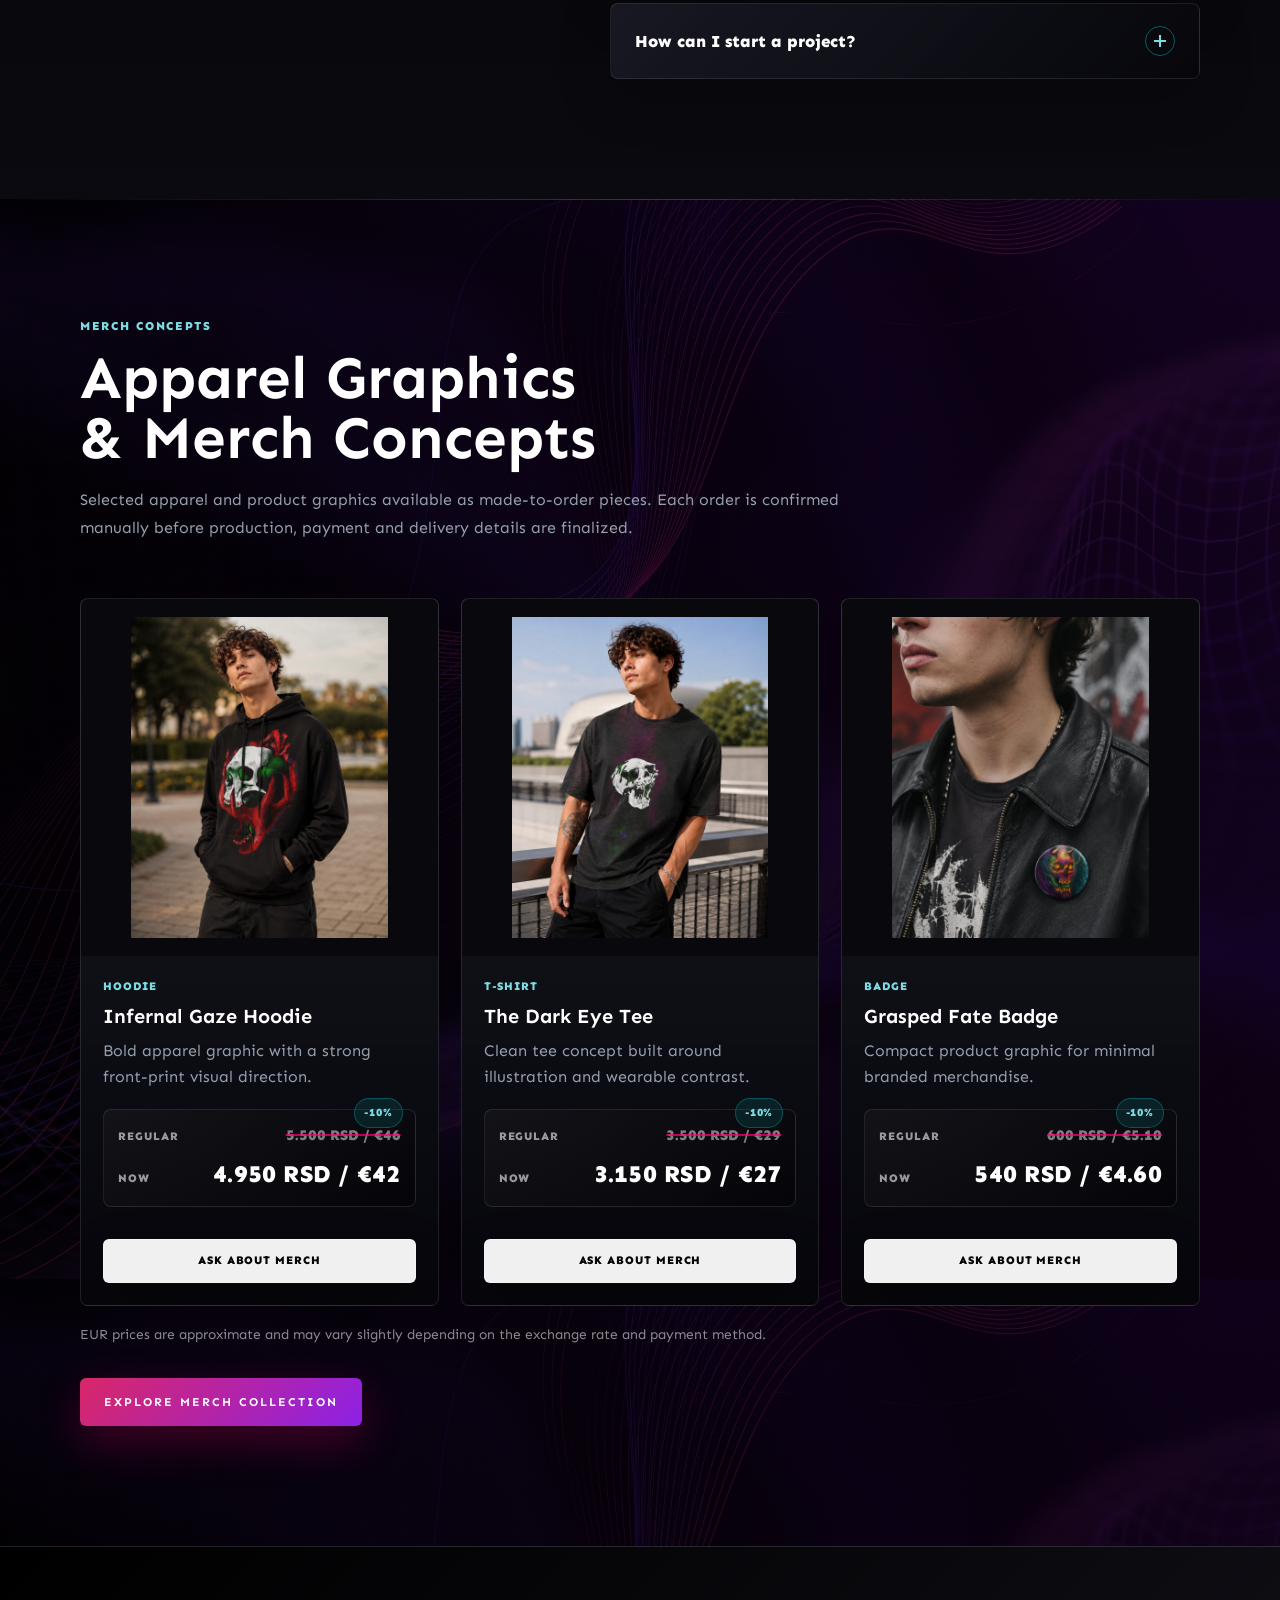
==== commit 8ab7706b: "ig i budget" ====
--- a/index.html
+++ b/index.html
@@ -721,7 +721,7 @@
           </div>
           <div class="direct-contact" aria-label="Direct contact details">
             <a href="mailto:andrijadesignnn@gmail.com">andrijadesignnn@gmail.com</a>
-            <a href="https://www.instagram.com/overriftdesigns/" target="_blank" rel="noopener">@overriftdesigns</a>
+            <a href="https://www.instagram.com/andrijalab/" target="_blank" rel="noopener">@andrijalab</a>
             <a href="https://www.behance.net/andrijadesign" target="_blank" rel="noopener">Behance portfolio</a>
           </div>
         </div>
@@ -749,12 +749,7 @@
           <div class="form-row">
             <div>
               <label for="budget">Budget</label>
-              <select id="budget" name="budget" required>
-                <option value="Under 300 EUR">Under 300 EUR</option>
-                <option value="300–600 EUR">300–600 EUR</option>
-                <option value="600–1000 EUR">600–1000 EUR</option>
-                <option value="1000+ EUR">1000+ EUR</option>
-              </select>
+              <input id="budget" name="budget" type="text" placeholder="Enter your budget" required>
             </div>
             <div>
               <label for="deadline">Deadline</label>
